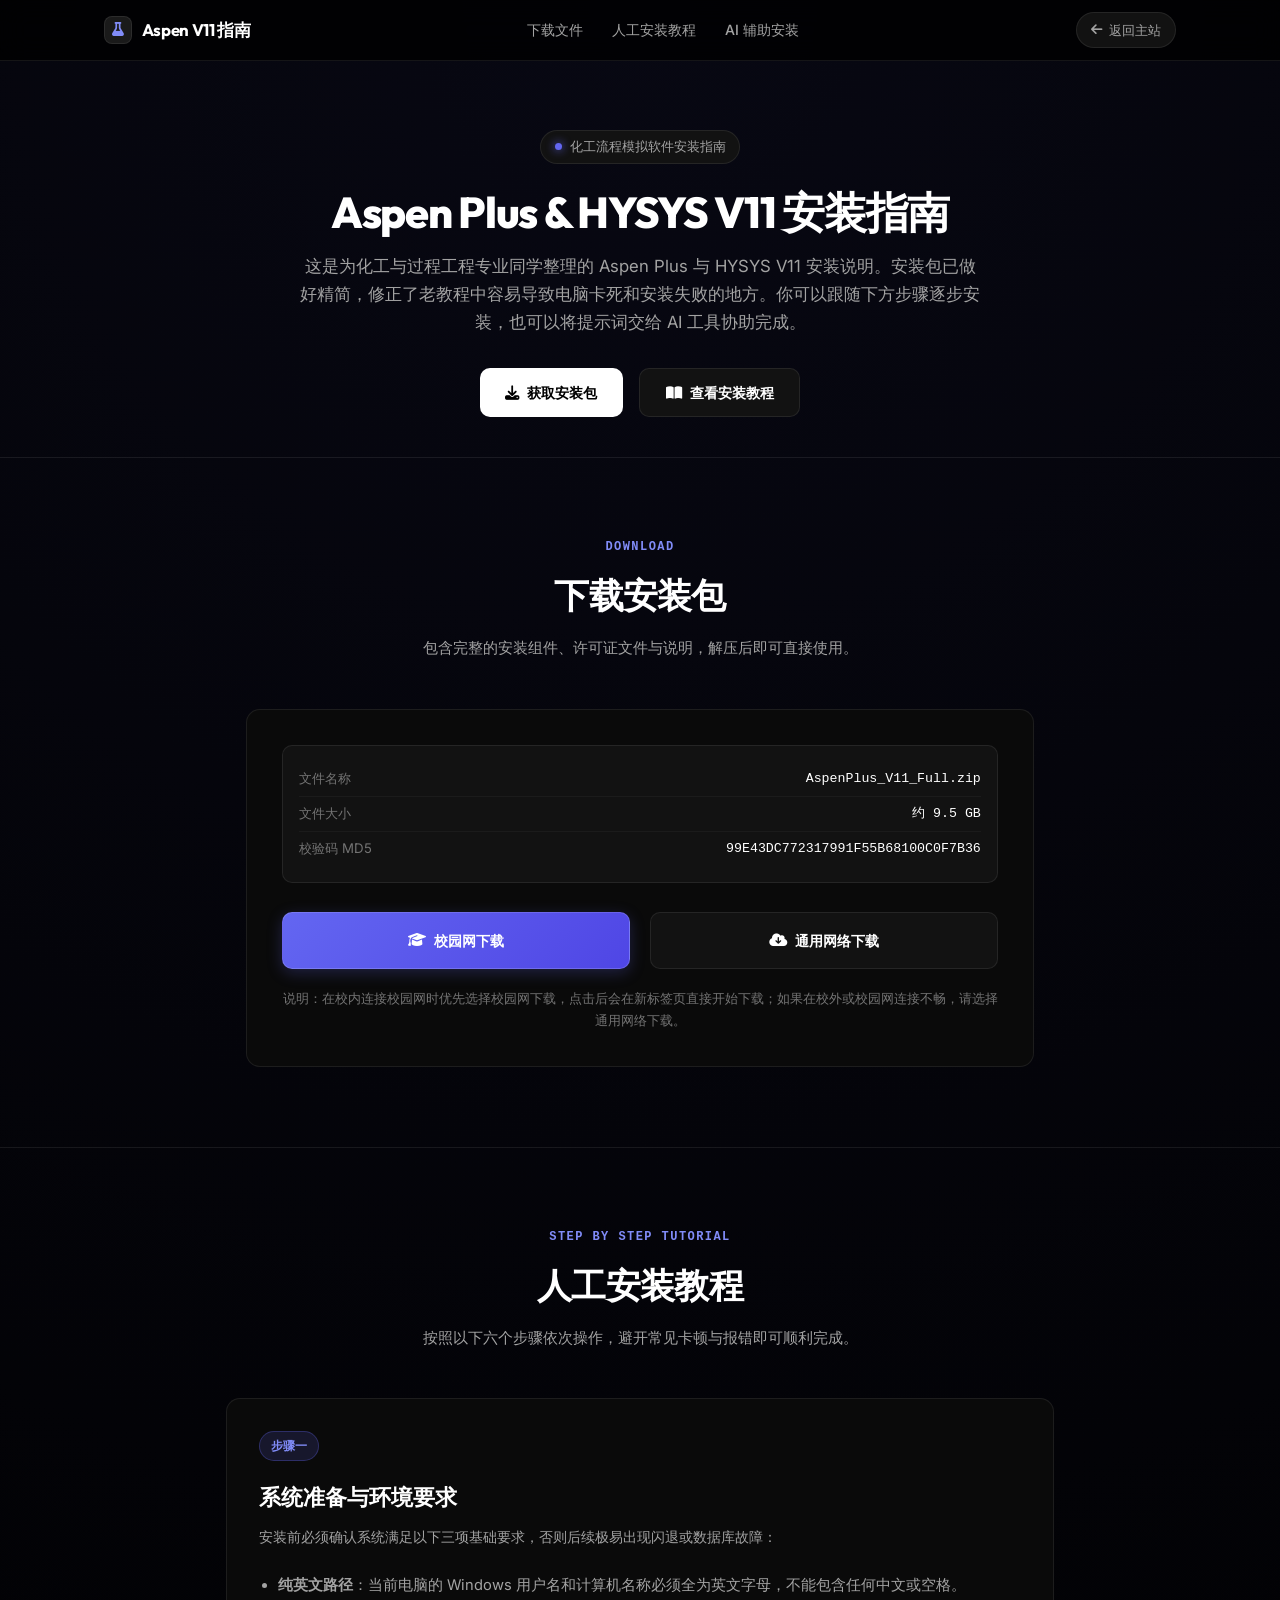
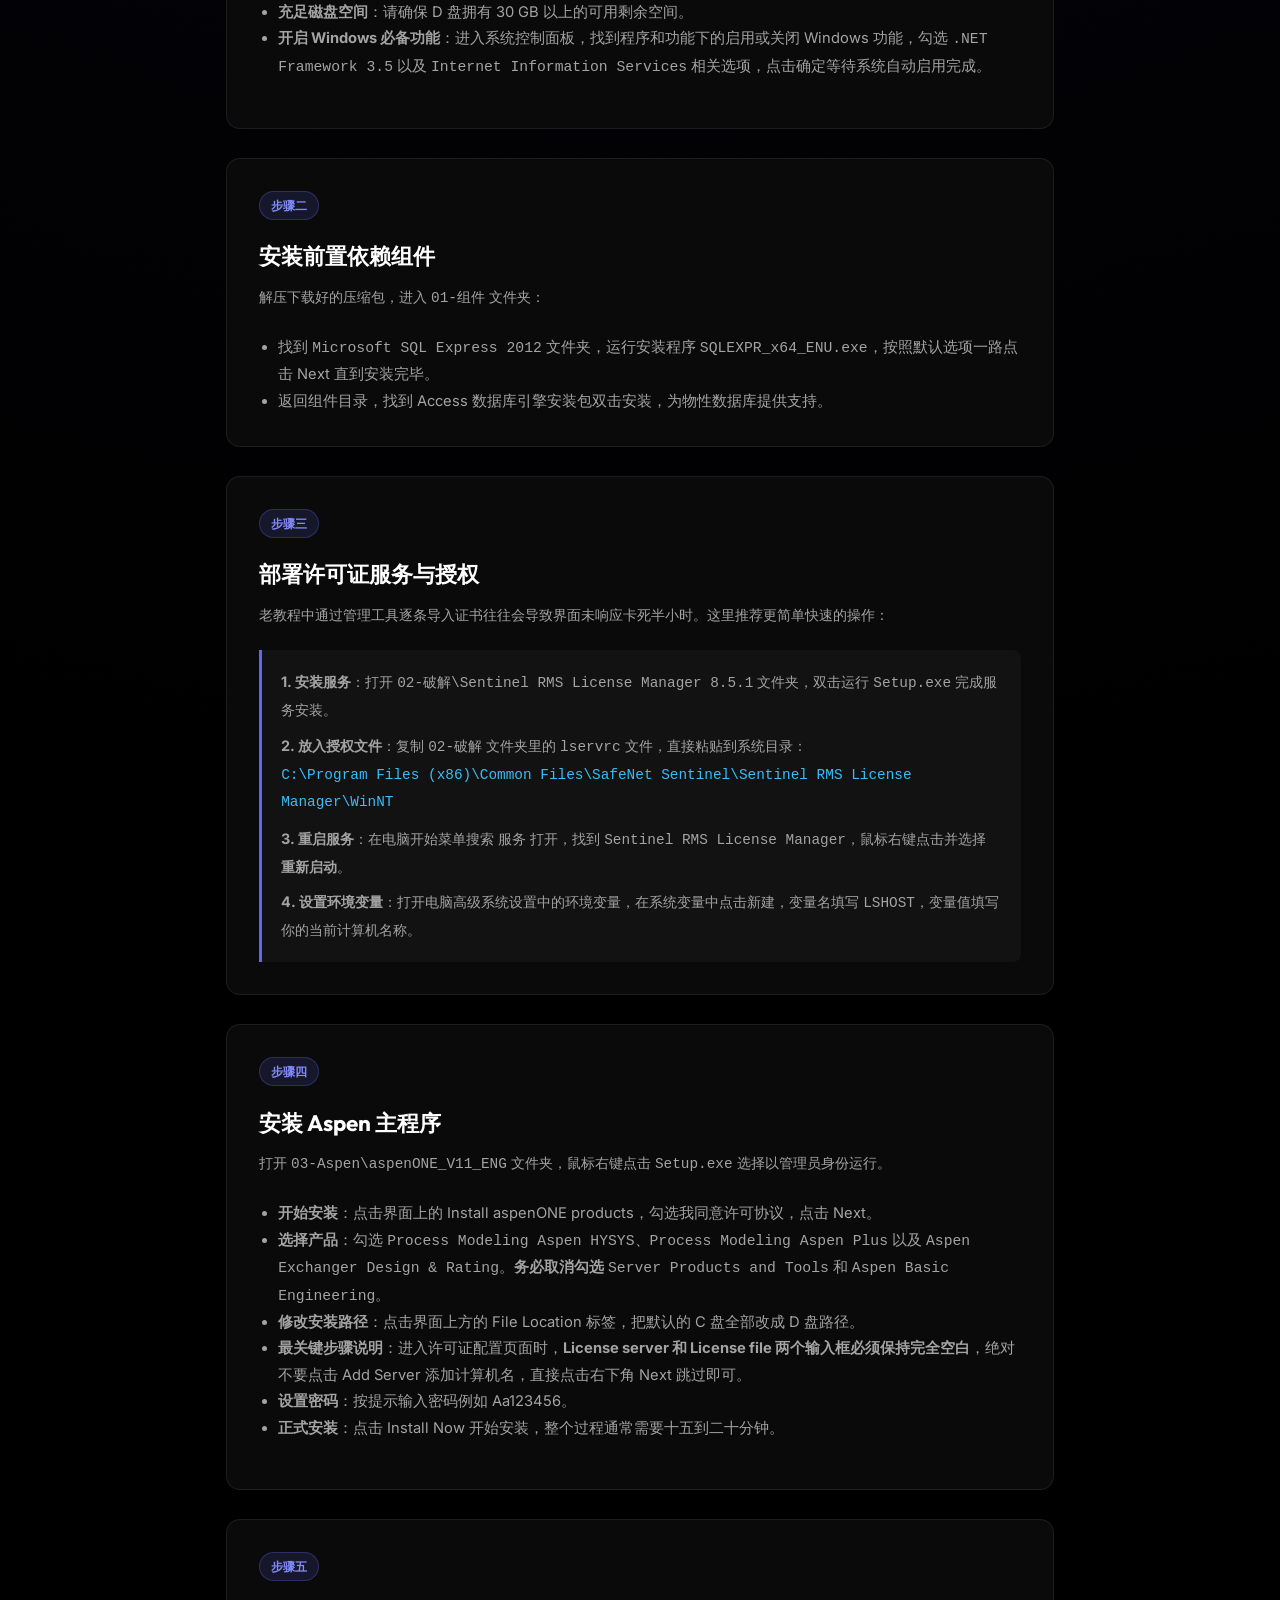
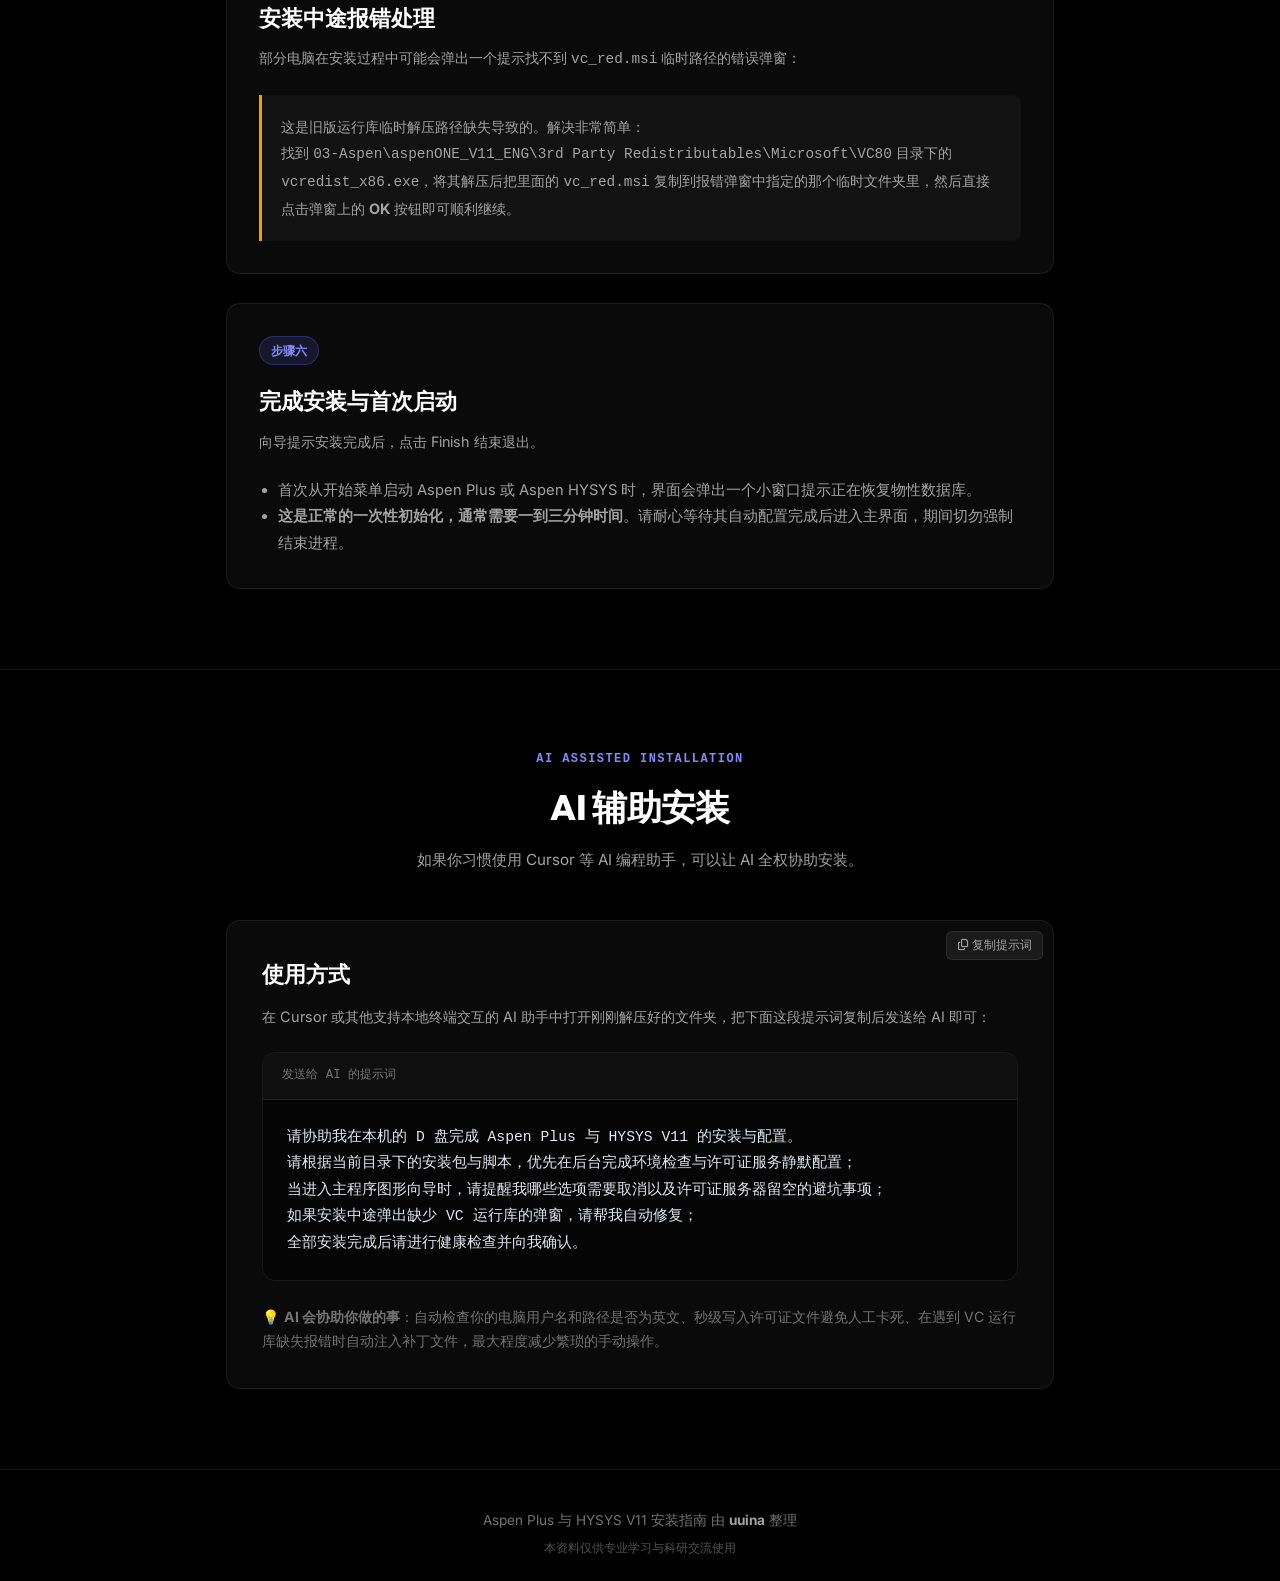
==== aspen/index.html @ 3d3ede8d "refactor(aspen): simplify layout, remove parentheses/CLI, 1:1 manual tutorial, target blank campus l" ====
<!DOCTYPE html>
<html lang="zh-CN" class="dark">
<head>
  <meta charset="UTF-8">
  <meta name="viewport" content="width=device-width, initial-scale=1.0">
  <title>Aspen Plus 与 HYSYS V11 安装指南与下载</title>
  <meta name="description" content="面向化工与热工专业学生的 Aspen Plus 与 HYSYS V11 安装说明，包含完整安装包下载、人工逐步安装教程与 AI 辅助安装指引。">

  <!-- Google Fonts -->
  <link rel="preconnect" href="https://fonts.googleapis.com">
  <link rel="preconnect" href="https://fonts.gstatic.com" crossorigin>
  <link href="https://fonts.googleapis.com/css2?family=Inter:wght@400;500;600;700&family=Outfit:wght@600;700&display=swap" rel="stylesheet">
  
  <!-- FontAwesome Icons -->
  <link rel="stylesheet" href="https://cdnjs.cloudflare.com/ajax/libs/font-awesome/6.5.1/css/all.min.css">

  <link rel="stylesheet" href="style.css?v=2.0">
</head>
<body>
  <!-- Background Glow & Grid -->
  <div class="bg-glow-container">
    <div class="bg-grid"></div>
  </div>

  <!-- Navigation Bar -->
  <header class="navbar">
    <div class="nav-container">
      <a href="#" class="brand">
        <span class="brand-badge"><i class="fa-solid fa-flask"></i></span>
        <span class="brand-text">Aspen V11 指南</span>
      </a>

      <nav class="nav-links">
        <a href="#download" class="nav-link">下载文件</a>
        <a href="#manual-guide" class="nav-link">人工安装教程</a>
        <a href="#ai-guide" class="nav-link">AI 辅助安装</a>
      </nav>

      <div class="nav-actions">
        <a href="https://hnnilovey.me" class="btn-nav-home" title="返回主站">
          <i class="fa-solid fa-arrow-left"></i> 返回主站
        </a>
        <button id="mobile-menu-toggle" class="mobile-toggle-btn" aria-label="切换菜单">
          <i class="fa-solid fa-bars"></i>
        </button>
      </div>
    </div>
  </header>

  <!-- Mobile Drawer Overlay -->
  <div id="mobile-drawer" class="mobile-drawer-overlay">
    <div class="mobile-drawer-content">
      <nav class="mobile-drawer-links">
        <a href="#download" class="mobile-nav-link"><i class="fa-solid fa-download"></i> 下载文件</a>
        <a href="#manual-guide" class="mobile-nav-link"><i class="fa-solid fa-book-open"></i> 人工安装教程</a>
        <a href="#ai-guide" class="mobile-nav-link"><i class="fa-solid fa-robot"></i> AI 辅助安装</a>
        <a href="https://hnnilovey.me" class="mobile-nav-link"><i class="fa-solid fa-house"></i> 返回主站</a>
      </nav>
    </div>
  </div>

  <!-- Hero Section -->
  <section class="hero-section" style="padding-bottom: 40px;">
    <div class="container" style="max-width: 820px; text-align: center;">
      <div class="hero-tag" style="margin: 0 auto 1.5rem;">
        <span class="pulse-dot"></span>
        <span>化工流程模拟软件安装指南</span>
      </div>
      <h1 class="hero-title" style="margin-bottom: 1rem;">
        Aspen Plus & HYSYS V11 安装指南
      </h1>
      <p class="hero-description" style="max-width: 680px; margin: 0 auto 2rem; font-size: 1.05rem;">
        这是为化工与过程工程专业同学整理的 Aspen Plus 与 HYSYS V11 安装说明。安装包已做好精简，修正了老教程中容易导致电脑卡死和安装失败的地方。你可以跟随下方步骤逐步安装，也可以将提示词交给 AI 工具协助完成。
      </p>

      <div class="hero-btns" style="justify-content: center;">
        <a href="#download" class="btn-primary">
          <i class="fa-solid fa-download"></i> 获取安装包
        </a>
        <a href="#manual-guide" class="btn-secondary">
          <i class="fa-solid fa-book-open"></i> 查看安装教程
        </a>
      </div>
    </div>
  </section>

  <!-- Section 1: Download -->
  <section id="download" class="section">
    <div class="container" style="max-width: 820px;">
      <div class="section-header">
        <div class="subtitle">DOWNLOAD</div>
        <h2 class="section-title">下载安装包</h2>
        <p class="section-desc">包含完整的安装组件、许可证文件与说明，解压后即可直接使用。</p>
      </div>

      <div class="card" style="padding: 2.2rem;">
        <div class="file-meta-table" style="margin-bottom: 1.8rem;">
          <div class="file-meta-row">
            <span class="meta-label">文件名称</span>
            <span class="meta-val">AspenPlus_V11_Full.zip</span>
          </div>
          <div class="file-meta-row">
            <span class="meta-label">文件大小</span>
            <span class="meta-val">约 9.5 GB</span>
          </div>
          <div class="file-meta-row">
            <span class="meta-label">校验码 MD5</span>
            <span class="meta-val">99E43DC772317991F55B68100C0F7B36</span>
          </div>
        </div>

        <div style="display: grid; grid-template-columns: 1fr 1fr; gap: 1.2rem;">
          <a href="http://10.192.164.117:8080/AspenPlus_V11_Full.zip" target="_blank" rel="noopener noreferrer" class="btn-accent" style="justify-content: center; text-align: center; padding: 1rem;">
            <i class="fa-solid fa-graduation-cap"></i> 校园网下载
          </a>
          <a href="https://download.hnnilovey.me/AspenPlus_V11_Full.zip" class="btn-secondary" style="justify-content: center; text-align: center; padding: 1rem;">
            <i class="fa-solid fa-cloud-arrow-down"></i> 通用网络下载
          </a>
        </div>

        <p style="margin-top: 1.2rem; margin-bottom: 0; font-size: 0.84rem; color: var(--text-muted); line-height: 1.6; text-align: center;">
          说明：在校内连接校园网时优先选择校园网下载，点击后会在新标签页直接开始下载；如果在校外或校园网连接不畅，请选择通用网络下载。
        </p>
      </div>
    </div>
  </section>

  <!-- Section 2: Manual Guide -->
  <section id="manual-guide" class="section">
    <div class="container" style="max-width: 860px;">
      <div class="section-header">
        <div class="subtitle">STEP BY STEP TUTORIAL</div>
        <h2 class="section-title">人工安装教程</h2>
        <p class="section-desc">按照以下六个步骤依次操作，避开常见卡顿与报错即可顺利完成。</p>
      </div>

      <div style="display: flex; flex-direction: column; gap: 1.8rem;">
        
        <!-- Step 1 -->
        <div class="card">
          <div class="card-badge badge-blue">步骤一</div>
          <h3 class="card-title">系统准备与环境要求</h3>
          <p class="card-desc">
            安装前必须确认系统满足以下三项基础要求，否则后续极易出现闪退或数据库故障：
          </p>
          <ul style="color: var(--text-secondary); font-size: 0.92rem; line-height: 1.8; padding-left: 1.2rem; margin-bottom: 1rem;">
            <li><strong>纯英文路径</strong>：当前电脑的 Windows 用户名和计算机名称必须全为英文字母，不能包含任何中文或空格。</li>
            <li><strong>充足磁盘空间</strong>：请确保 D 盘拥有 30 GB 以上的可用剩余空间。</li>
            <li><strong>开启 Windows 必备功能</strong>：进入系统控制面板，找到程序和功能下的启用或关闭 Windows 功能，勾选 <code>.NET Framework 3.5</code> 以及 <code>Internet Information Services</code> 相关选项，点击确定等待系统自动启用完成。</li>
          </ul>
        </div>

        <!-- Step 2 -->
        <div class="card">
          <div class="card-badge badge-blue">步骤二</div>
          <h3 class="card-title">安装前置依赖组件</h3>
          <p class="card-desc">
            解压下载好的压缩包，进入 <code>01-组件</code> 文件夹：
          </p>
          <ul style="color: var(--text-secondary); font-size: 0.92rem; line-height: 1.8; padding-left: 1.2rem; margin-bottom: 0;">
            <li>找到 <code>Microsoft SQL Express 2012</code> 文件夹，运行安装程序 <code>SQLEXPR_x64_ENU.exe</code>，按照默认选项一路点击 Next 直到安装完毕。</li>
            <li>返回组件目录，找到 Access 数据库引擎安装包双击安装，为物性数据库提供支持。</li>
          </ul>
        </div>

        <!-- Step 3 -->
        <div class="card">
          <div class="card-badge badge-blue">步骤三</div>
          <h3 class="card-title">部署许可证服务与授权</h3>
          <p class="card-desc">
            老教程中通过管理工具逐条导入证书往往会导致界面未响应卡死半小时。这里推荐更简单快速的操作：
          </p>
          <div style="background: var(--bg-card); border-left: 3px solid var(--accent-indigo); padding: 1.2rem; border-radius: 0 var(--radius-md) var(--radius-md) 0; font-size: 0.9rem; color: var(--text-secondary); line-height: 1.8;">
            <p style="margin-top: 0; margin-bottom: 0.6rem;">
              <strong>1. 安装服务</strong>：打开 <code>02-破解\Sentinel RMS License Manager 8.5.1</code> 文件夹，双击运行 <code>Setup.exe</code> 完成服务安装。
            </p>
            <p style="margin-bottom: 0.6rem;">
              <strong>2. 放入授权文件</strong>：复制 <code>02-破解</code> 文件夹里的 <code>lservrc</code> 文件，直接粘贴到系统目录：<br>
              <code style="color: #38bdf8;">C:\Program Files (x86)\Common Files\SafeNet Sentinel\Sentinel RMS License Manager\WinNT</code>
            </p>
            <p style="margin-bottom: 0.6rem;">
              <strong>3. 重启服务</strong>：在电脑开始菜单搜索 服务 打开，找到 <code>Sentinel RMS License Manager</code>，鼠标右键点击并选择 <strong>重新启动</strong>。
            </p>
            <p style="margin-bottom: 0;">
              <strong>4. 设置环境变量</strong>：打开电脑高级系统设置中的环境变量，在系统变量中点击新建，变量名填写 <code>LSHOST</code>，变量值填写你的当前计算机名称。
            </p>
          </div>
        </div>

        <!-- Step 4 -->
        <div class="card">
          <div class="card-badge badge-blue">步骤四</div>
          <h3 class="card-title">安装 Aspen 主程序</h3>
          <p class="card-desc">
            打开 <code>03-Aspen\aspenONE_V11_ENG</code> 文件夹，鼠标右键点击 <code>Setup.exe</code> 选择以管理员身份运行。
          </p>
          <ul style="color: var(--text-secondary); font-size: 0.92rem; line-height: 1.8; padding-left: 1.2rem; margin-bottom: 1rem;">
            <li><strong>开始安装</strong>：点击界面上的 Install aspenONE products，勾选我同意许可协议，点击 Next。</li>
            <li><strong>选择产品</strong>：勾选 <code>Process Modeling Aspen HYSYS</code>、<code>Process Modeling Aspen Plus</code> 以及 <code>Aspen Exchanger Design & Rating</code>。<strong>务必取消勾选</strong> <code>Server Products and Tools</code> 和 <code>Aspen Basic Engineering</code>。</li>
            <li><strong>修改安装路径</strong>：点击界面上方的 File Location 标签，把默认的 C 盘全部改成 D 盘路径。</li>
            <li><strong>最关键步骤说明</strong>：进入许可证配置页面时，<strong>License server 和 License file 两个输入框必须保持完全空白</strong>，绝对不要点击 Add Server 添加计算机名，直接点击右下角 Next 跳过即可。</li>
            <li><strong>设置密码</strong>：按提示输入密码例如 Aa123456。</li>
            <li><strong>正式安装</strong>：点击 Install Now 开始安装，整个过程通常需要十五到二十分钟。</li>
          </ul>
        </div>

        <!-- Step 5 -->
        <div class="card">
          <div class="card-badge badge-blue">步骤五</div>
          <h3 class="card-title">安装中途报错处理</h3>
          <p class="card-desc">
            部分电脑在安装过程中可能会弹出一个提示找不到 <code>vc_red.msi</code> 临时路径的错误弹窗：
          </p>
          <div style="background: var(--bg-card); border-left: 3px solid var(--accent-amber); padding: 1.2rem; border-radius: 0 var(--radius-md) var(--radius-md) 0; font-size: 0.9rem; color: var(--text-secondary); line-height: 1.8;">
            这是旧版运行库临时解压路径缺失导致的。解决非常简单：<br>
            找到 <code>03-Aspen\aspenONE_V11_ENG\3rd Party Redistributables\Microsoft\VC80</code> 目录下的 <code>vcredist_x86.exe</code>，将其解压后把里面的 <code>vc_red.msi</code> 复制到报错弹窗中指定的那个临时文件夹里，然后直接点击弹窗上的 <strong>OK</strong> 按钮即可顺利继续。
          </div>
        </div>

        <!-- Step 6 -->
        <div class="card">
          <div class="card-badge badge-blue">步骤六</div>
          <h3 class="card-title">完成安装与首次启动</h3>
          <p class="card-desc">
            向导提示安装完成后，点击 Finish 结束退出。
          </p>
          <ul style="color: var(--text-secondary); font-size: 0.92rem; line-height: 1.8; padding-left: 1.2rem; margin-bottom: 0;">
            <li>首次从开始菜单启动 Aspen Plus 或 Aspen HYSYS 时，界面会弹出一个小窗口提示正在恢复物性数据库。</li>
            <li><strong>这是正常的一次性初始化，通常需要一到三分钟时间</strong>。请耐心等待其自动配置完成后进入主界面，期间切勿强制结束进程。</li>
          </ul>
        </div>

      </div>
    </div>
  </section>

  <!-- Section 3: AI Guide -->
  <section id="ai-guide" class="section">
    <div class="container" style="max-width: 860px;">
      <div class="section-header">
        <div class="subtitle">AI ASSISTED INSTALLATION</div>
        <h2 class="section-title">AI 辅助安装</h2>
        <p class="section-desc">如果你习惯使用 Cursor 等 AI 编程助手，可以让 AI 全权协助安装。</p>
      </div>

      <div class="card" style="padding: 2.2rem;">
        <h3 class="card-title" style="margin-bottom: 0.8rem;">使用方式</h3>
        <p class="card-desc" style="margin-bottom: 1.5rem;">
          在 Cursor 或其他支持本地终端交互的 AI 助手中打开刚刚解压好的文件夹，把下面这段提示词复制后发送给 AI 即可：
        </p>

        <div class="prompt-card" style="margin-bottom: 1.5rem;">
          <div class="prompt-card-header">
            <span class="term-title">发送给 AI 的提示词</span>
            <button class="btn-copy-code btn-copy-prompt"><i class="fa-regular fa-copy"></i> 复制提示词</button>
          </div>
          <div class="prompt-card-body" id="ai-agent-prompt-text" style="font-size: 0.92rem; line-height: 1.8;">请协助我在本机的 D 盘完成 Aspen Plus 与 HYSYS V11 的安装与配置。
请根据当前目录下的安装包与脚本，优先在后台完成环境检查与许可证服务静默配置；
当进入主程序图形向导时，请提醒我哪些选项需要取消以及许可证服务器留空的避坑事项；
如果安装中途弹出缺少 VC 运行库的弹窗，请帮我自动修复；
全部安装完成后请进行健康检查并向我确认。</div>
        </div>

        <div style="font-size: 0.88rem; color: var(--text-muted); line-height: 1.7;">
          💡 <strong>AI 会协助你做的事</strong>：自动检查你的电脑用户名和路径是否为英文、秒级写入许可证文件避免人工卡死、在遇到 VC 运行库缺失报错时自动注入补丁文件，最大程度减少繁琐的手动操作。
        </div>
      </div>
    </div>
  </section>

  <!-- Footer -->
  <footer class="footer">
    <div class="container">
      <p style="margin-bottom: 0.4rem;">
        Aspen Plus 与 HYSYS V11 安装指南 由 <a href="https://hnnilovey.me" target="_blank"><strong>uuina</strong></a> 整理
      </p>
      <p style="font-size: 0.78rem; color: var(--text-dim); margin-bottom: 0;">
        本资料仅供专业学习与科研交流使用
      </p>
    </div>
  </footer>

  <!-- Toast Notification -->
  <div id="toast" class="toast">
    <i class="fa-solid fa-circle-check"></i>
    <span id="toast-msg">已复制到剪贴板</span>
  </div>

  <script src="app.js"></script>
</body>
</html>
---- aspen/style.css ----
/* ==========================================================================
   aspen.hnnilovey.me / uuina.space/aspen
   Linear / Vercel Style Minimalist Obsidian Dark Theme
   Design Principles: Ultra-Pure Obsidian Black (#000), Slate Gray Accents,
   Cool Indigo & Pure White Highlights, Monospaced Accents, Interactive Tabs & Toast
   ========================================================================== */

:root {
  /* Obsidian & Vercel Palette */
  --bg-main: #000000;
  --bg-surface: #0a0a0a;
  --bg-card: #121212;
  --bg-card-hover: #1a1a1a;
  --bg-input: #171717;
  
  --border-color: rgba(255, 255, 255, 0.08);
  --border-hover: rgba(255, 255, 255, 0.2);
  --border-focus: #6366f1;
  
  /* Accent Colors */
  --accent-indigo: #6366f1;
  --accent-violet: #818cf8;
  --accent-glow: rgba(99, 102, 241, 0.25);
  --accent-green: #10b981;
  --accent-amber: #f59e0b;
  --accent-rose: #f43f5e;
  
  /* Typography Colors */
  --text-primary: #ffffff;
  --text-secondary: #a3a3a3;
  --text-muted: #737373;
  --text-dim: #525252;
  
  /* Fonts */
  --font-sans: 'Inter', -apple-system, BlinkMacSystemFont, 'Segoe UI', Roboto, sans-serif;
  --font-heading: 'Outfit', 'Inter', sans-serif;
  --font-mono: 'Fira Code', monospace;
  
  /* Border Radius */
  --radius-xl: 14px;
  --radius-lg: 10px;
  --radius-md: 8px;
  --radius-sm: 6px;
  --radius-full: 9999px;
  
  --transition: all 0.2s cubic-bezier(0.16, 1, 0.3, 1);
}

/* Base Reset */
*, *::before, *::after {
  box-sizing: border-box;
  margin: 0;
  padding: 0;
}

html {
  scroll-behavior: smooth;
  font-family: var(--font-sans);
  background-color: var(--bg-main);
  color: var(--text-primary);
  line-height: 1.6;
  -webkit-font-smoothing: antialiased;
  width: 100%;
  max-width: 100vw;
  overflow-x: hidden !important;
}

body {
  overflow-x: hidden !important;
  width: 100%;
  max-width: 100vw;
  position: relative;
  min-height: 100vh;
  background: radial-gradient(circle at 50% 0%, rgba(99, 102, 241, 0.08) 0%, transparent 50%),
              var(--bg-main);
}

.container {
  width: 90%;
  max-width: 1120px;
  margin: 0 auto;
  padding: 0 1rem;
}

/* Background Grid Mesh */
.bg-glow-container {
  position: fixed;
  inset: 0;
  z-index: -1;
  pointer-events: none;
  overflow: hidden;
}

.bg-grid {
  position: absolute;
  inset: 0;
  background-image: linear-gradient(to right, rgba(255, 255, 255, 0.025) 1px, transparent 1px),
                    linear-gradient(to bottom, rgba(255, 255, 255, 0.025) 1px, transparent 1px);
  background-size: 32px 32px;
  mask-image: radial-gradient(ellipse 60% 50% at 50% 0%, #000 40%, transparent 100%);
  -webkit-mask-image: radial-gradient(ellipse 60% 50% at 50% 0%, #000 40%, transparent 100%);
}

/* Navbar */
.navbar {
  position: fixed;
  top: 0;
  left: 0;
  width: 100%;
  z-index: 100;
  backdrop-filter: blur(14px);
  -webkit-backdrop-filter: blur(14px);
  background: rgba(0, 0, 0, 0.78);
  border-bottom: 1px solid var(--border-color);
}

.nav-container {
  display: flex;
  align-items: center;
  justify-content: space-between;
  height: 60px;
  max-width: 1120px;
  margin: 0 auto;
  padding: 0 1.5rem;
}

.brand {
  display: flex;
  align-items: center;
  gap: 0.6rem;
  text-decoration: none;
  color: var(--text-primary);
  font-family: var(--font-heading);
  font-weight: 700;
  font-size: 1.05rem;
  letter-spacing: -0.02em;
}

.brand-badge {
  width: 28px;
  height: 28px;
  background: var(--bg-card-hover);
  border: 1px solid var(--border-color);
  border-radius: var(--radius-md);
  display: flex;
  align-items: center;
  justify-content: center;
  color: var(--accent-violet);
  font-size: 0.85rem;
}

.brand-text .dot {
  color: var(--accent-indigo);
}

.nav-links {
  display: flex;
  gap: 1.8rem;
}

.nav-link {
  text-decoration: none;
  color: var(--text-secondary);
  font-weight: 500;
  font-size: 0.88rem;
  transition: var(--transition);
}

.nav-link:hover, .nav-link.active {
  color: var(--text-primary);
}

.nav-actions {
  display: flex;
  align-items: center;
  gap: 0.8rem;
}

.btn-nav-home {
  display: inline-flex;
  align-items: center;
  gap: 0.4rem;
  background: var(--bg-card);
  border: 1px solid var(--border-color);
  color: var(--text-secondary);
  padding: 0.4rem 0.9rem;
  border-radius: var(--radius-full);
  text-decoration: none;
  font-weight: 500;
  font-size: 0.82rem;
  transition: var(--transition);
}

.btn-nav-home:hover {
  background: var(--bg-card-hover);
  color: var(--text-primary);
  border-color: var(--border-hover);
}

.mobile-toggle-btn {
  display: none;
  background: var(--bg-card);
  border: 1px solid var(--border-color);
  color: var(--text-primary);
  width: 36px;
  height: 36px;
  border-radius: var(--radius-md);
  align-items: center;
  justify-content: center;
  font-size: 1rem;
  cursor: pointer;
  transition: var(--transition);
}

/* Mobile Drawer */
.mobile-drawer-overlay {
  position: fixed;
  inset: 0;
  top: 60px;
  z-index: 99;
  background: rgba(0, 0, 0, 0.75);
  backdrop-filter: blur(16px);
  opacity: 0;
  pointer-events: none;
  transition: opacity 0.25s cubic-bezier(0.16, 1, 0.3, 1);
  display: flex;
  flex-direction: column;
}

.mobile-drawer-overlay.active {
  opacity: 1;
  pointer-events: auto;
}

.mobile-drawer-content {
  background: var(--bg-surface);
  border-bottom: 1px solid var(--border-color);
  padding: 1.5rem;
  transform: translateY(-20px);
  transition: transform 0.25s cubic-bezier(0.16, 1, 0.3, 1);
}

.mobile-drawer-overlay.active .mobile-drawer-content {
  transform: translateY(0);
}

.mobile-drawer-links {
  display: flex;
  flex-direction: column;
  gap: 0.8rem;
  margin-bottom: 1.2rem;
}

.mobile-nav-link {
  color: var(--text-primary);
  text-decoration: none;
  font-size: 1rem;
  font-family: var(--font-heading);
  font-weight: 600;
  display: flex;
  align-items: center;
  gap: 0.8rem;
  padding: 0.6rem 0.8rem;
  border-radius: var(--radius-md);
  transition: var(--transition);
}

.mobile-nav-link:hover {
  background: var(--bg-card-hover);
  color: var(--accent-violet);
}

/* Hero Section */
.hero-section {
  padding: 130px 0 70px;
}

.hero-grid {
  display: grid;
  grid-template-columns: 1.1fr 0.9fr;
  gap: 3rem;
  align-items: center;
}

.hero-tag {
  display: inline-flex;
  align-items: center;
  gap: 0.5rem;
  padding: 0.35rem 0.85rem;
  background: var(--bg-card);
  border: 1px solid var(--border-color);
  border-radius: var(--radius-full);
  color: var(--text-secondary);
  font-size: 0.8rem;
  font-weight: 500;
  margin-bottom: 1.5rem;
}

.pulse-dot {
  width: 7px;
  height: 7px;
  background-color: var(--accent-indigo);
  border-radius: 50%;
  box-shadow: 0 0 10px var(--accent-indigo);
  animation: pulse 2s infinite;
}

@keyframes pulse {
  0% { transform: scale(0.9); opacity: 0.8; }
  50% { transform: scale(1.4); opacity: 1; }
  100% { transform: scale(0.9); opacity: 0.8; }
}

.hero-title {
  font-family: var(--font-heading);
  font-size: 2.7rem;
  font-weight: 800;
  line-height: 1.15;
  letter-spacing: -0.03em;
  margin-bottom: 1.2rem;
  color: var(--text-primary);
}

.gradient-text {
  background: linear-gradient(135deg, #ffffff 30%, #818cf8 100%);
  -webkit-background-clip: text;
  -webkit-text-fill-color: transparent;
}

.hero-description {
  font-size: 1.02rem;
  color: var(--text-secondary);
  max-width: 540px;
  margin-bottom: 2rem;
  line-height: 1.65;
}

.hero-stats {
  display: grid;
  grid-template-columns: repeat(4, 1fr);
  gap: 1.2rem;
  margin-bottom: 2.2rem;
  padding-top: 1.4rem;
  border-top: 1px solid var(--border-color);
}

.stat-item {
  display: flex;
  flex-direction: column;
}

.stat-value {
  font-family: var(--font-heading);
  font-size: 1.5rem;
  font-weight: 700;
  color: var(--text-primary);
  letter-spacing: -0.02em;
}

.stat-label {
  font-size: 0.75rem;
  color: var(--text-muted);
  margin-top: 0.2rem;
}

.hero-btns {
  display: flex;
  gap: 1rem;
  flex-wrap: wrap;
}

.btn-primary {
  display: inline-flex;
  align-items: center;
  gap: 0.5rem;
  background: var(--text-primary);
  color: #000;
  padding: 0.75rem 1.6rem;
  border-radius: var(--radius-lg);
  text-decoration: none;
  font-weight: 600;
  font-size: 0.9rem;
  transition: var(--transition);
  cursor: pointer;
  border: none;
}

.btn-primary:hover {
  background: #e5e5e5;
  transform: translateY(-2px);
  box-shadow: 0 10px 25px rgba(255, 255, 255, 0.15);
}

.btn-secondary {
  display: inline-flex;
  align-items: center;
  gap: 0.5rem;
  background: var(--bg-card);
  border: 1px solid var(--border-color);
  color: var(--text-primary);
  padding: 0.75rem 1.6rem;
  border-radius: var(--radius-lg);
  text-decoration: none;
  font-weight: 600;
  font-size: 0.9rem;
  transition: var(--transition);
  cursor: pointer;
}

.btn-secondary:hover {
  background: var(--bg-card-hover);
  border-color: var(--border-hover);
  transform: translateY(-2px);
  color: var(--accent-violet);
}

.btn-accent {
  display: inline-flex;
  align-items: center;
  gap: 0.5rem;
  background: linear-gradient(135deg, #6366f1 0%, #4f46e5 100%);
  color: #ffffff;
  padding: 0.75rem 1.6rem;
  border-radius: var(--radius-lg);
  text-decoration: none;
  font-weight: 600;
  font-size: 0.9rem;
  transition: var(--transition);
  cursor: pointer;
  border: 1px solid rgba(255, 255, 255, 0.15);
  box-shadow: 0 4px 15px var(--accent-glow);
}

.btn-accent:hover {
  transform: translateY(-2px);
  box-shadow: 0 8px 25px rgba(99, 102, 241, 0.4);
}

/* Code Snippet Box */
.code-card {
  background: var(--bg-surface);
  border: 1px solid var(--border-color);
  border-radius: var(--radius-xl);
  overflow: hidden;
  box-shadow: 0 20px 45px rgba(0, 0, 0, 0.7);
}

.code-card-header {
  background: var(--bg-card);
  padding: 0.7rem 1.2rem;
  display: flex;
  align-items: center;
  justify-content: space-between;
  border-bottom: 1px solid var(--border-color);
}

.term-dots {
  display: flex;
  gap: 6px;
}

.term-dots .dot {
  width: 9px;
  height: 9px;
  border-radius: 50%;
}

.term-dots .red { background-color: #ef4444; }
.term-dots .yellow { background-color: #f59e0b; }
.term-dots .green { background-color: #10b981; }

.term-title {
  font-family: var(--font-mono);
  font-size: 0.78rem;
  color: var(--text-muted);
}

.code-card-body {
  padding: 1.2rem;
  font-family: var(--font-mono);
  font-size: 0.84rem;
  line-height: 1.6;
  overflow-x: auto;
}

.code-comment { color: var(--text-dim); }
.code-keyword { color: var(--accent-violet); }
.code-str { color: #34d399; }
.code-success { color: #10b981; font-weight: 600; }
.code-cmd { color: #38bdf8; }

/* Section Header */
.section {
  padding: 80px 0;
  border-top: 1px solid var(--border-color);
}

.section-header {
  text-align: center;
  max-width: 680px;
  margin: 0 auto 3rem;
}

.subtitle {
  font-family: var(--font-mono);
  font-size: 0.75rem;
  font-weight: 600;
  letter-spacing: 0.12em;
  color: var(--accent-violet);
  margin-bottom: 0.6rem;
  text-transform: uppercase;
}

.section-title {
  font-family: var(--font-heading);
  font-size: 2.2rem;
  font-weight: 800;
  letter-spacing: -0.02em;
  color: var(--text-primary);
  margin-bottom: 0.8rem;
}

.section-desc {
  font-size: 0.95rem;
  color: var(--text-secondary);
  line-height: 1.6;
}

/* Download Section Cards */
.download-grid {
  display: grid;
  grid-template-columns: 1fr 1fr;
  gap: 2rem;
  align-items: stretch;
}

.card {
  background: var(--bg-surface);
  border: 1px solid var(--border-color);
  border-radius: var(--radius-xl);
  padding: 2rem;
  transition: var(--transition);
  position: relative;
  display: flex;
  flex-direction: column;
}

.card:hover {
  border-color: var(--border-hover);
  transform: translateY(-2px);
  box-shadow: 0 16px 32px rgba(0, 0, 0, 0.4);
}

.card-badge {
  display: inline-flex;
  align-items: center;
  gap: 0.4rem;
  font-size: 0.75rem;
  font-weight: 600;
  padding: 0.25rem 0.7rem;
  border-radius: var(--radius-full);
  margin-bottom: 1.2rem;
  width: fit-content;
}

.badge-blue {
  background: rgba(99, 102, 241, 0.15);
  color: var(--accent-violet);
  border: 1px solid rgba(99, 102, 241, 0.3);
}

.badge-green {
  background: rgba(16, 185, 129, 0.15);
  color: #34d399;
  border: 1px solid rgba(16, 185, 129, 0.3);
}

.card-title {
  font-family: var(--font-heading);
  font-size: 1.4rem;
  font-weight: 700;
  margin-bottom: 0.6rem;
  color: var(--text-primary);
}

.card-desc {
  font-size: 0.9rem;
  color: var(--text-secondary);
  margin-bottom: 1.5rem;
  flex-grow: 1;
}

.file-meta-table {
  background: var(--bg-card);
  border: 1px solid var(--border-color);
  border-radius: var(--radius-lg);
  padding: 1rem;
  margin-bottom: 1.5rem;
}

.file-meta-row {
  display: flex;
  justify-content: space-between;
  align-items: center;
  padding: 0.4rem 0;
  font-size: 0.83rem;
  border-bottom: 1px solid rgba(255, 255, 255, 0.04);
}

.file-meta-row:last-child {
  border-bottom: none;
}

.meta-label {
  color: var(--text-muted);
}

.meta-val {
  font-family: var(--font-mono);
  color: var(--text-primary);
  font-weight: 500;
}

/* Tabs */
.tabs-header {
  display: flex;
  gap: 0.5rem;
  background: var(--bg-card);
  padding: 0.35rem;
  border-radius: var(--radius-lg);
  border: 1px solid var(--border-color);
  margin-bottom: 1.2rem;
}

.tab-btn {
  flex: 1;
  background: transparent;
  border: none;
  color: var(--text-secondary);
  padding: 0.5rem 0.8rem;
  border-radius: var(--radius-md);
  font-family: var(--font-sans);
  font-size: 0.82rem;
  font-weight: 500;
  cursor: pointer;
  transition: var(--transition);
}

.tab-btn.active {
  background: var(--bg-card-hover);
  color: var(--text-primary);
  box-shadow: 0 2px 8px rgba(0, 0, 0, 0.4);
}

.tab-content {
  display: none;
}

.tab-content.active {
  display: block;
}

.cmd-box {
  position: relative;
  background: var(--bg-card);
  border: 1px solid var(--border-color);
  border-radius: var(--radius-lg);
  padding: 1rem;
  font-family: var(--font-mono);
  font-size: 0.82rem;
  color: var(--text-primary);
  line-height: 1.5;
  overflow-x: auto;
  margin-bottom: 1rem;
}

.cmd-box pre {
  margin: 0;
  white-space: pre-wrap;
  word-break: break-all;
}

.btn-copy-code {
  position: absolute;
  top: 0.6rem;
  right: 0.6rem;
  background: var(--bg-card-hover);
  border: 1px solid var(--border-color);
  color: var(--text-secondary);
  padding: 0.3rem 0.65rem;
  border-radius: var(--radius-sm);
  font-size: 0.75rem;
  cursor: pointer;
  transition: var(--transition);
}

.btn-copy-code:hover {
  background: var(--border-hover);
  color: var(--text-primary);
}

/* AI Agent Section */
.ai-agent-container {
  background: linear-gradient(180deg, rgba(99, 102, 241, 0.05) 0%, rgba(10, 10, 10, 0.6) 100%);
  border: 1px solid rgba(99, 102, 241, 0.3);
  border-radius: var(--radius-xl);
  padding: 2.5rem;
  position: relative;
  overflow: hidden;
}

.ai-agent-header {
  display: flex;
  justify-content: space-between;
  align-items: center;
  flex-wrap: wrap;
  gap: 1.5rem;
  margin-bottom: 2rem;
}

.ai-workflow-grid {
  display: grid;
  grid-template-columns: repeat(4, 1fr);
  gap: 1.2rem;
  margin-bottom: 2.2rem;
}

.workflow-card {
  background: var(--bg-surface);
  border: 1px solid var(--border-color);
  border-radius: var(--radius-lg);
  padding: 1.2rem;
  position: relative;
}

.step-num {
  font-family: var(--font-mono);
  font-size: 0.75rem;
  color: var(--accent-violet);
  margin-bottom: 0.4rem;
  font-weight: 600;
}

.step-title {
  font-size: 0.95rem;
  font-weight: 600;
  margin-bottom: 0.4rem;
  color: var(--text-primary);
}

.step-desc {
  font-size: 0.8rem;
  color: var(--text-secondary);
  line-height: 1.5;
}

/* Prompt Card */
.prompt-card {
  background: #050505;
  border: 1px solid var(--border-color);
  border-radius: var(--radius-xl);
  overflow: hidden;
}

.prompt-card-header {
  background: #0f0f0f;
  padding: 0.8rem 1.2rem;
  display: flex;
  align-items: center;
  justify-content: space-between;
  border-bottom: 1px solid var(--border-color);
}

.prompt-card-body {
  padding: 1.5rem;
  font-family: var(--font-mono);
  font-size: 0.85rem;
  line-height: 1.7;
  color: #e2e8f0;
  background: #050505;
  max-height: 380px;
  overflow-y: auto;
  white-space: pre-wrap;
}

/* Pitfalls & FAQ Section */
.pitfalls-grid {
  display: grid;
  grid-template-columns: 1fr;
  gap: 1.2rem;
}

.pitfall-item {
  background: var(--bg-surface);
  border: 1px solid var(--border-color);
  border-radius: var(--radius-xl);
  padding: 1.5rem;
  transition: var(--transition);
}

.pitfall-item:hover {
  border-color: var(--border-hover);
}

.pitfall-header {
  display: flex;
  align-items: center;
  justify-content: space-between;
  cursor: pointer;
  user-select: none;
}

.pitfall-title-wrapper {
  display: flex;
  align-items: center;
  gap: 0.9rem;
}

.pitfall-icon {
  width: 36px;
  height: 36px;
  border-radius: var(--radius-md);
  display: flex;
  align-items: center;
  justify-content: center;
  font-size: 1rem;
}

.icon-danger {
  background: rgba(239, 68, 68, 0.15);
  color: #ef4444;
  border: 1px solid rgba(239, 68, 68, 0.3);
}

.icon-warning {
  background: rgba(245, 158, 11, 0.15);
  color: #f59e0b;
  border: 1px solid rgba(245, 158, 11, 0.3);
}

.icon-info {
  background: rgba(59, 130, 246, 0.15);
  color: #60a5fa;
  border: 1px solid rgba(59, 130, 246, 0.3);
}

.pitfall-title {
  font-family: var(--font-heading);
  font-size: 1.1rem;
  font-weight: 700;
  color: var(--text-primary);
}

.chevron-icon {
  color: var(--text-muted);
  transition: transform 0.25s ease;
}

.pitfall-item.open .chevron-icon {
  transform: rotate(180deg);
}

.pitfall-content {
  display: none;
  padding-top: 1.2rem;
  margin-top: 1rem;
  border-top: 1px solid var(--border-color);
  font-size: 0.9rem;
  color: var(--text-secondary);
  line-height: 1.7;
}

.pitfall-item.open .pitfall-content {
  display: block;
}

.solution-box {
  background: var(--bg-card);
  border-left: 3px solid var(--accent-indigo);
  padding: 0.8rem 1.2rem;
  margin-top: 0.8rem;
  border-radius: 0 var(--radius-md) var(--radius-md) 0;
  font-size: 0.85rem;
}

/* Footer */
.footer {
  border-top: 1px solid var(--border-color);
  padding: 40px 0;
  text-align: center;
  font-size: 0.85rem;
  color: var(--text-muted);
}

.footer a {
  color: var(--text-secondary);
  text-decoration: none;
  transition: var(--transition);
}

.footer a:hover {
  color: var(--accent-violet);
}

/* Toast */
.toast {
  position: fixed;
  bottom: 2rem;
  right: 2rem;
  background: #18181b;
  border: 1px solid var(--border-hover);
  color: #ffffff;
  padding: 0.8rem 1.4rem;
  border-radius: var(--radius-lg);
  font-size: 0.88rem;
  display: flex;
  align-items: center;
  gap: 0.6rem;
  box-shadow: 0 10px 30px rgba(0, 0, 0, 0.8);
  z-index: 999;
  opacity: 0;
  transform: translateY(20px);
  pointer-events: none;
  transition: all 0.3s cubic-bezier(0.16, 1, 0.3, 1);
}

.toast.show {
  opacity: 1;
  transform: translateY(0);
  pointer-events: auto;
}

.toast i {
  color: var(--accent-green);
}

/* Responsive */
@media (max-width: 900px) {
  .hero-grid {
    grid-template-columns: 1fr;
    gap: 2.5rem;
  }
  .hero-stats {
    grid-template-columns: repeat(2, 1fr);
  }
  .download-grid {
    grid-template-columns: 1fr;
  }
  .ai-workflow-grid {
    grid-template-columns: 1fr 1fr;
  }
  .nav-links {
    display: none;
  }
  .mobile-toggle-btn {
    display: flex;
  }
}

@media (max-width: 600px) {
  .hero-title {
    font-size: 2.1rem;
  }
  .ai-workflow-grid {
    grid-template-columns: 1fr;
  }
  .ai-agent-container {
    padding: 1.5rem;
  }
}
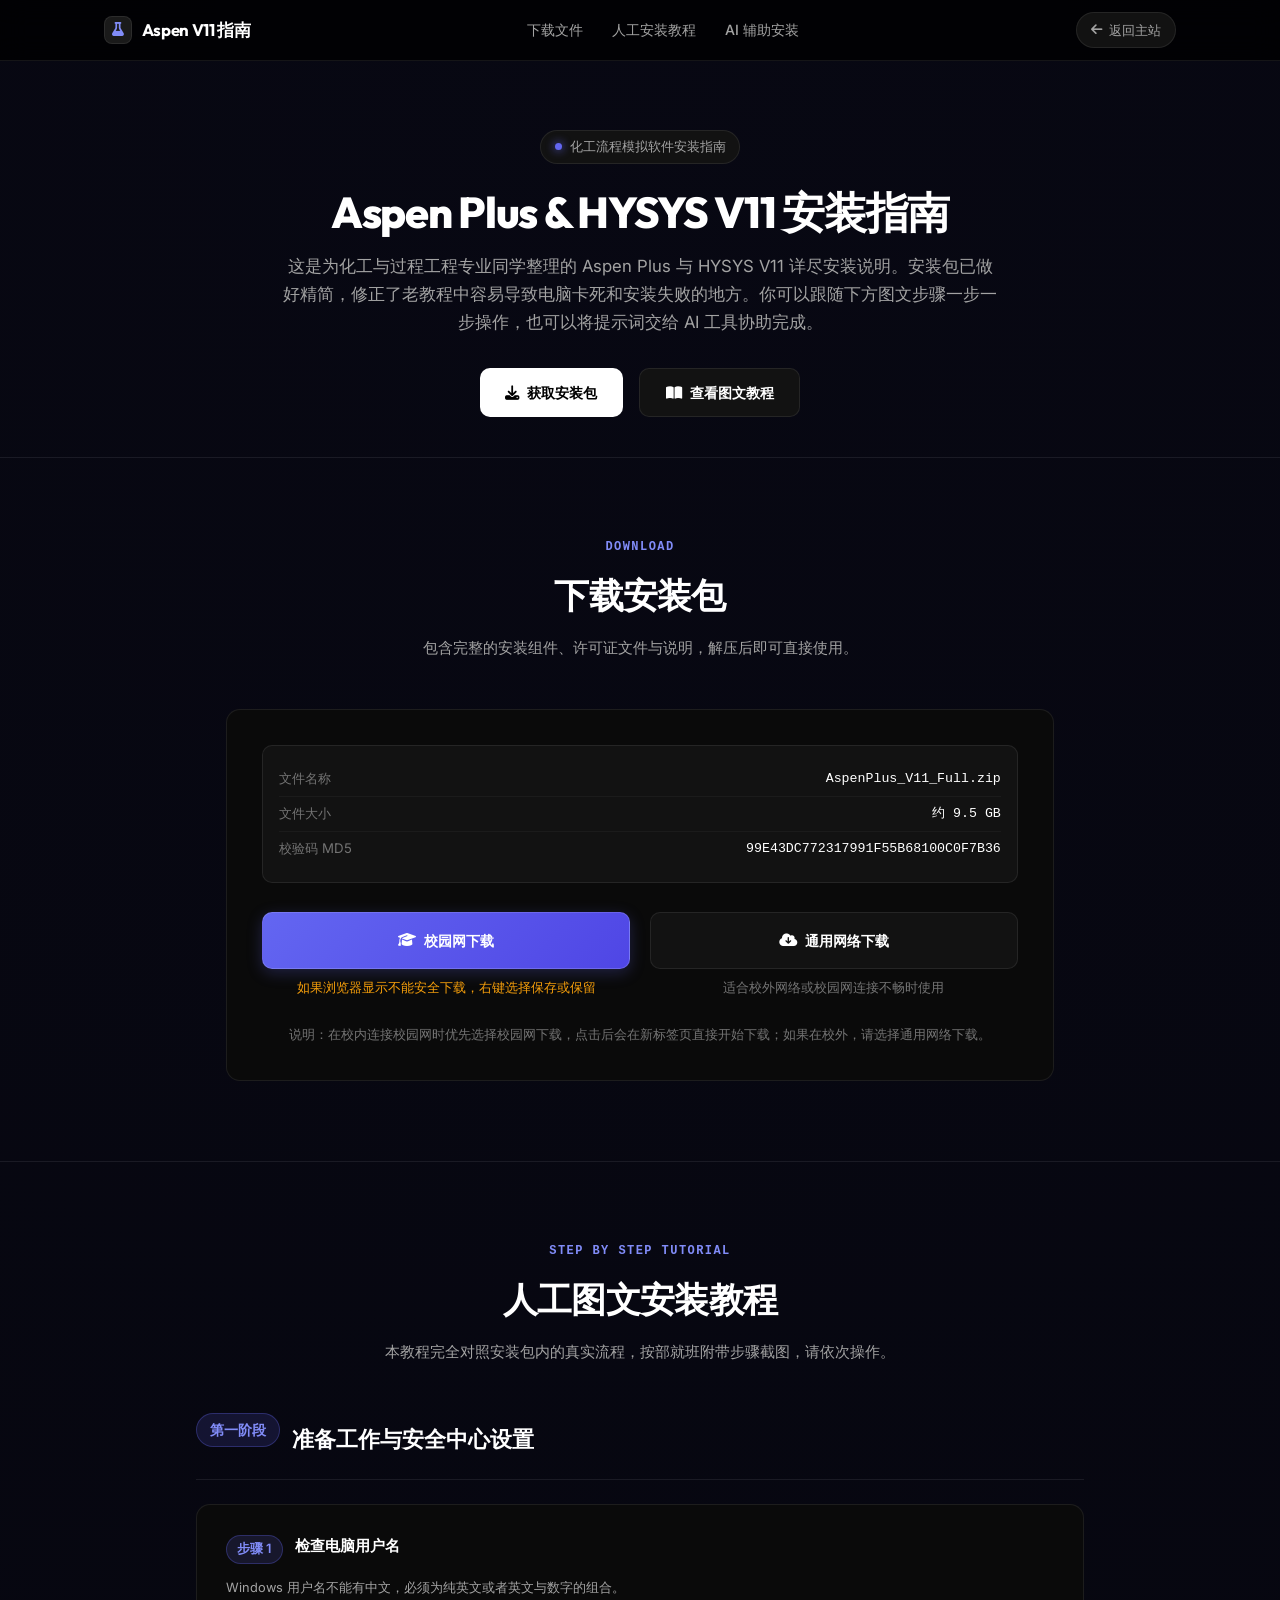
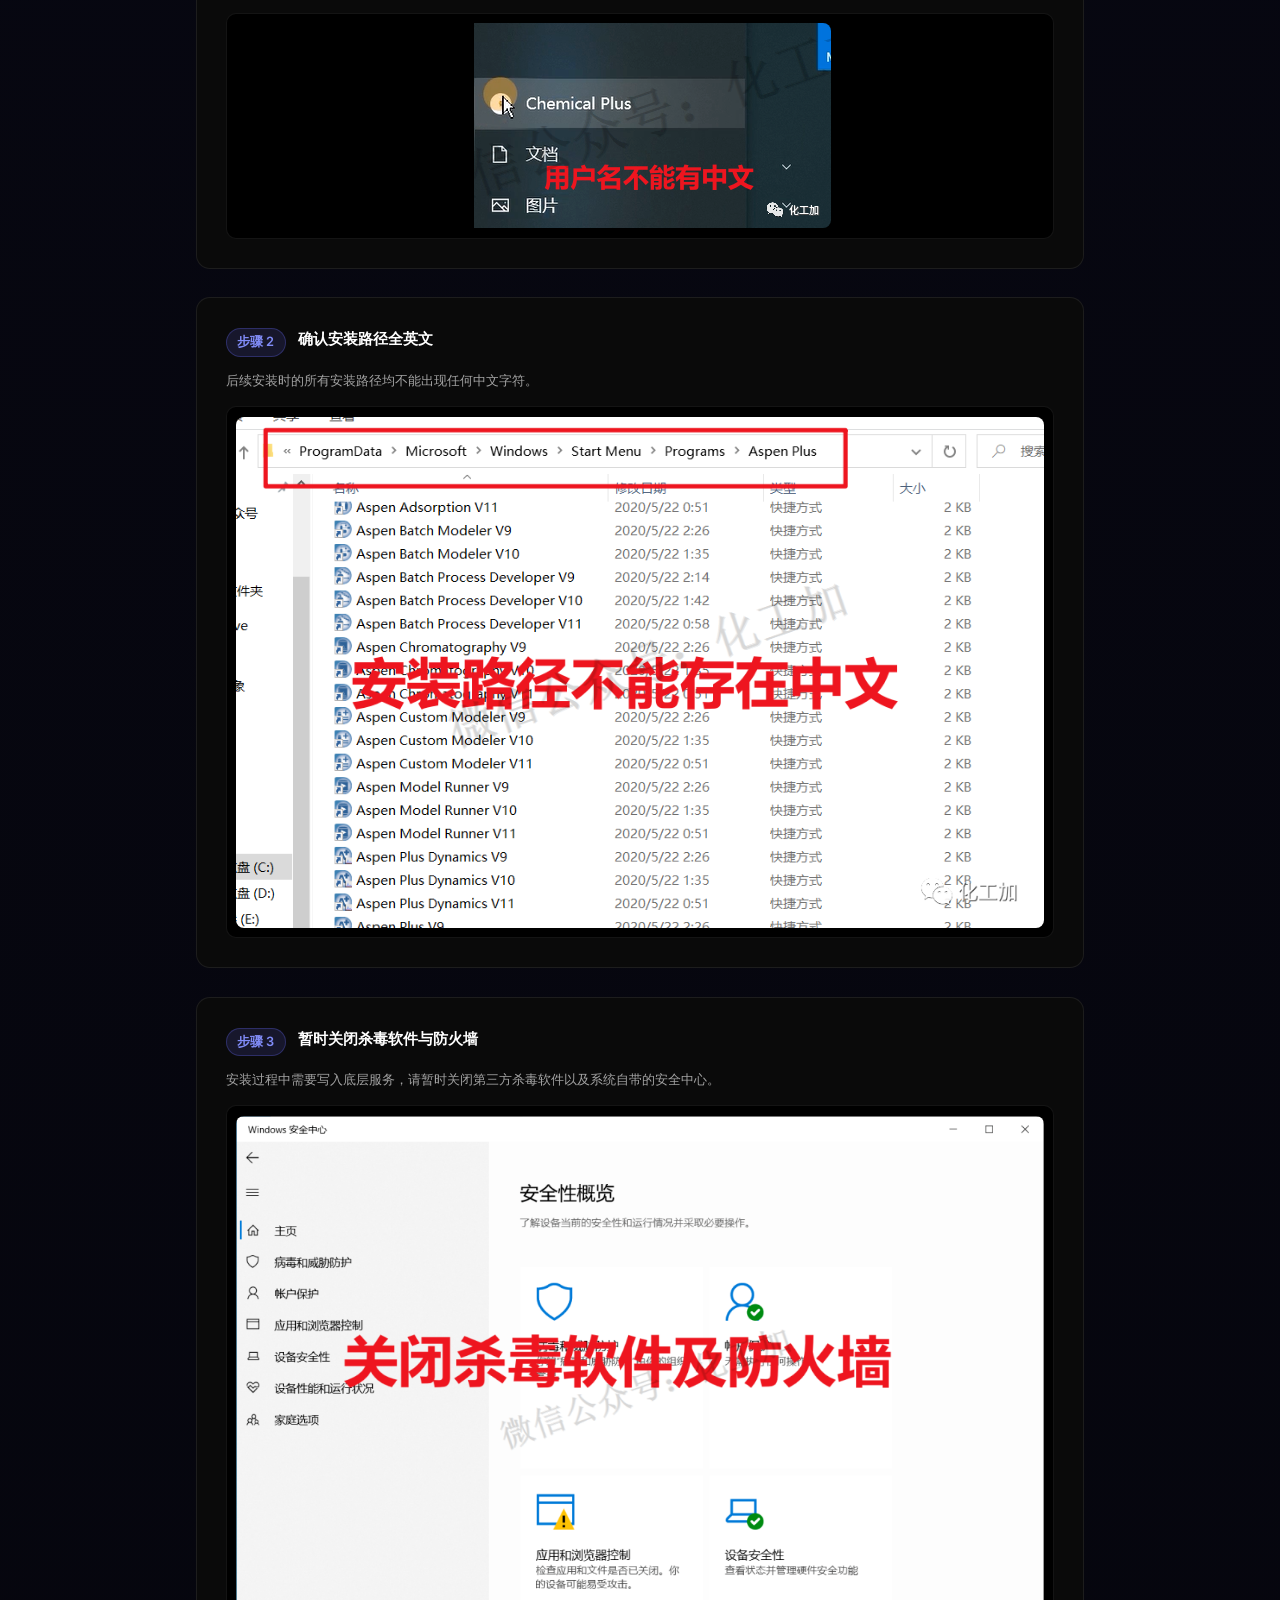
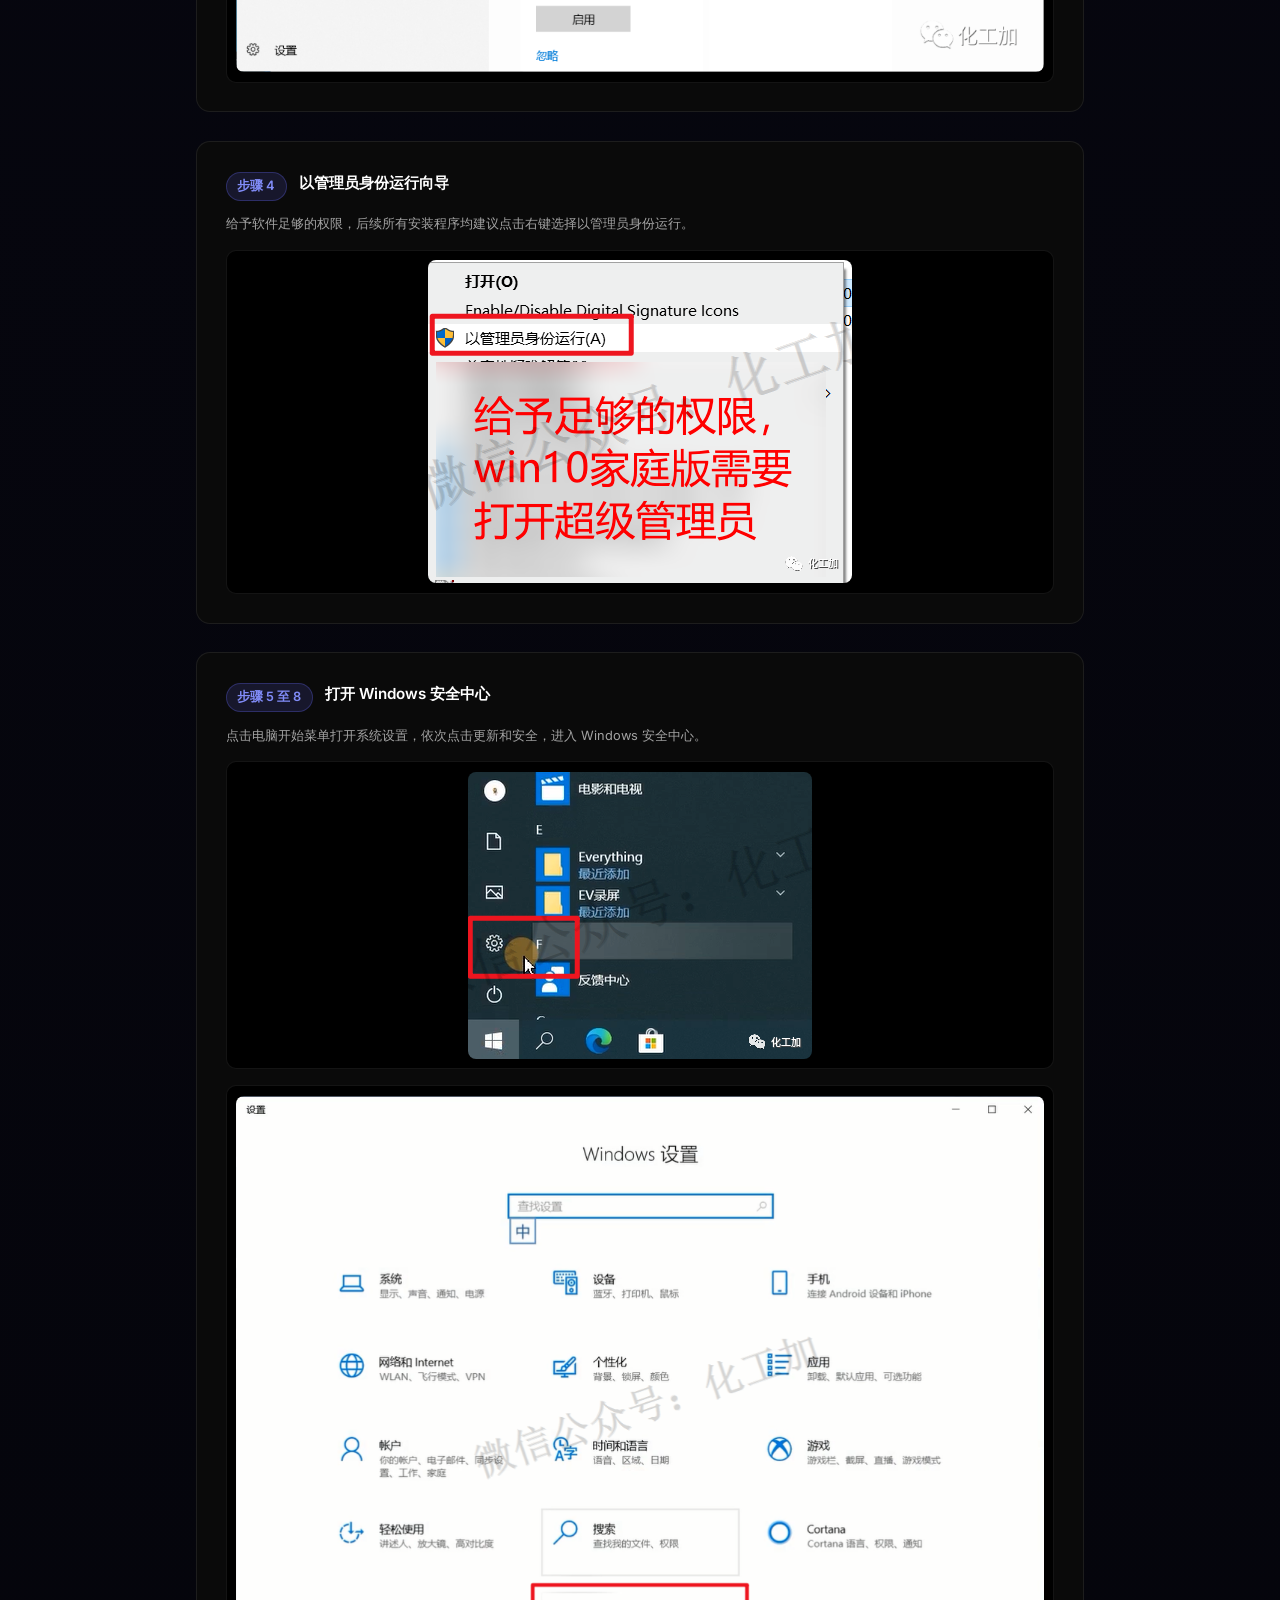
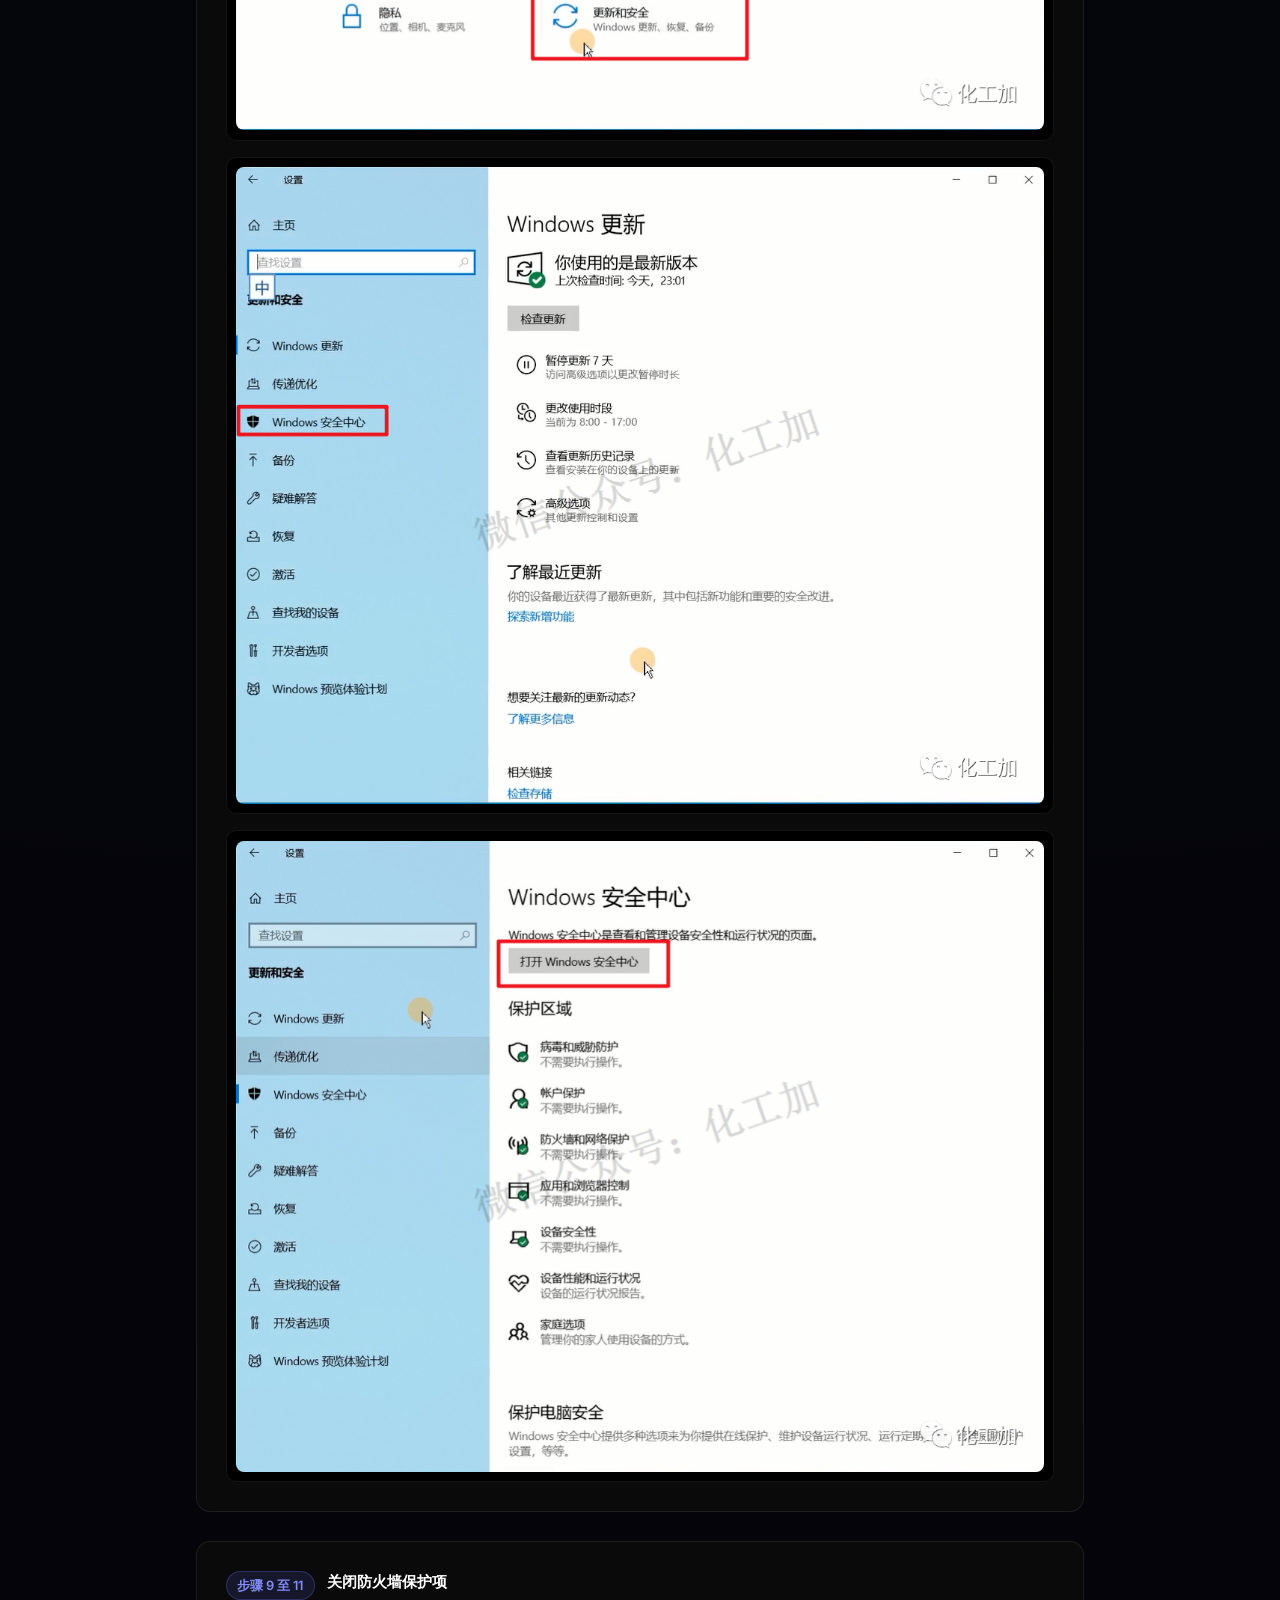
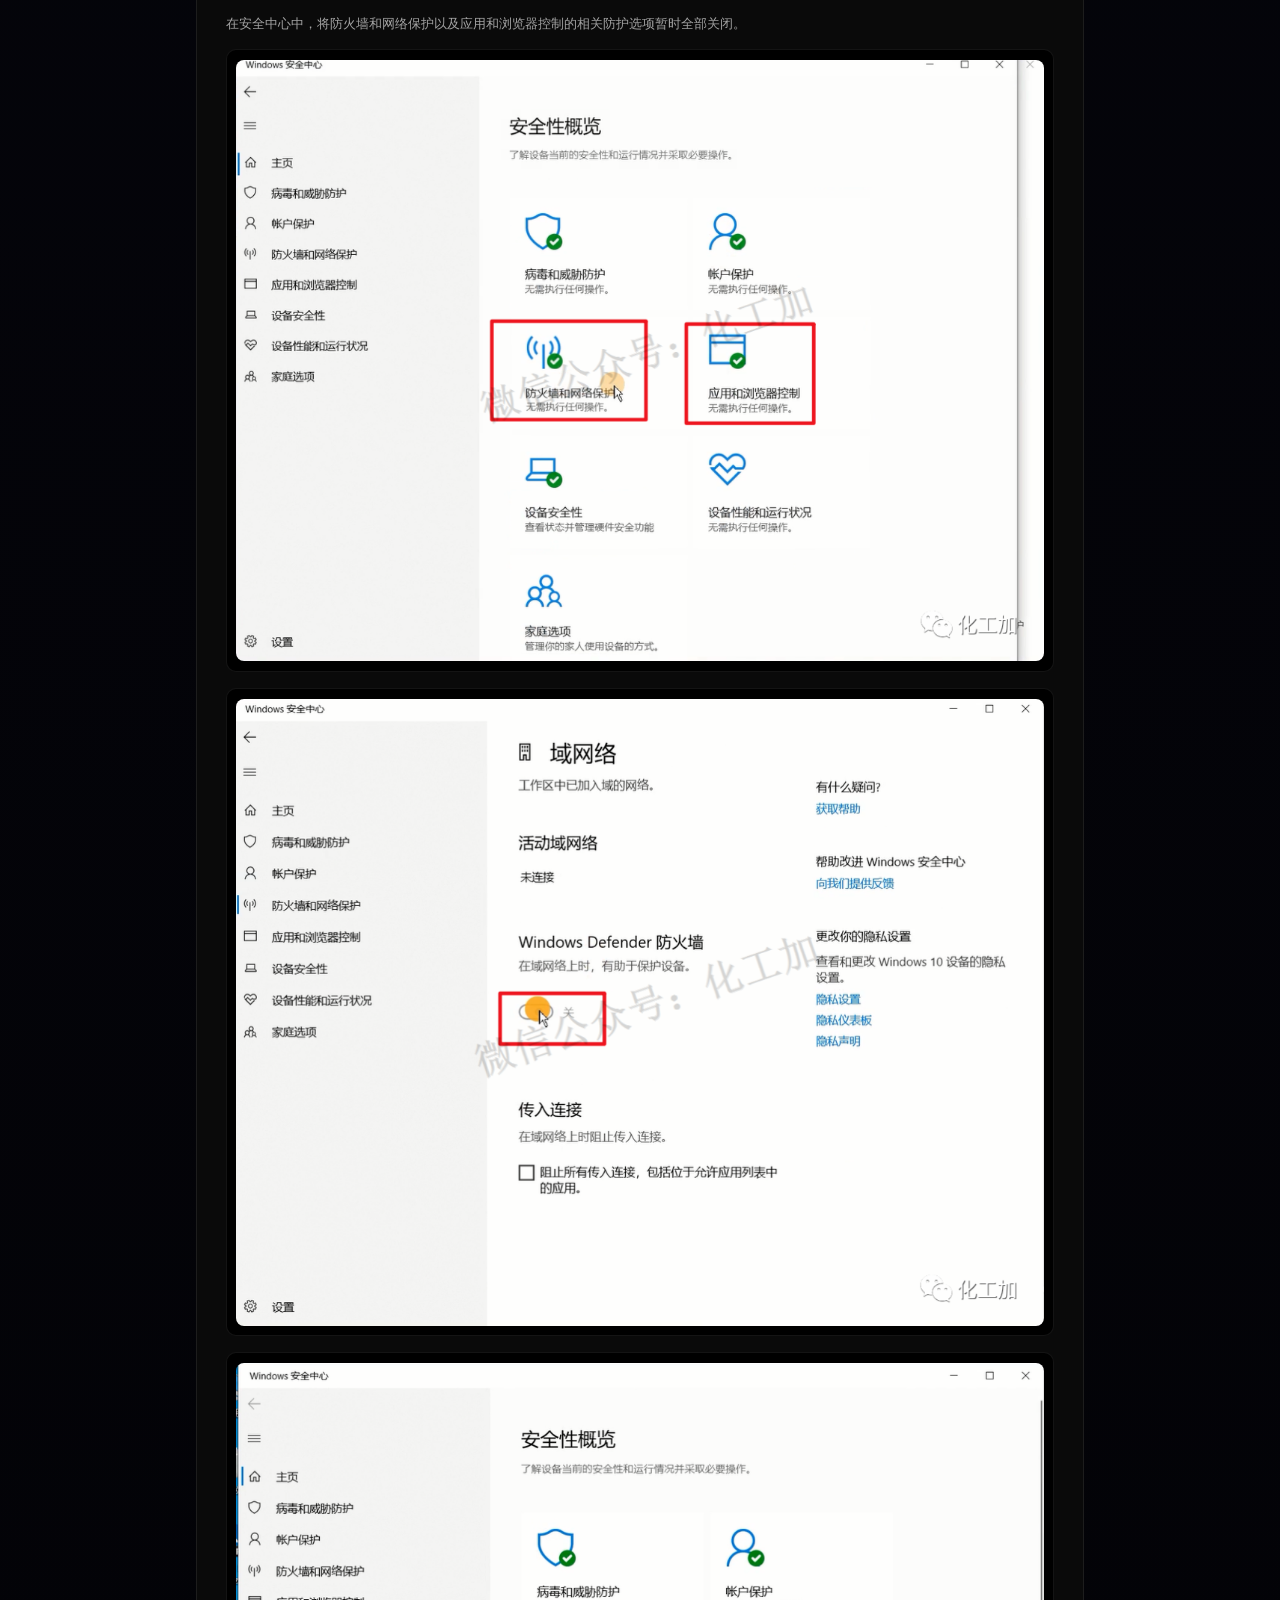
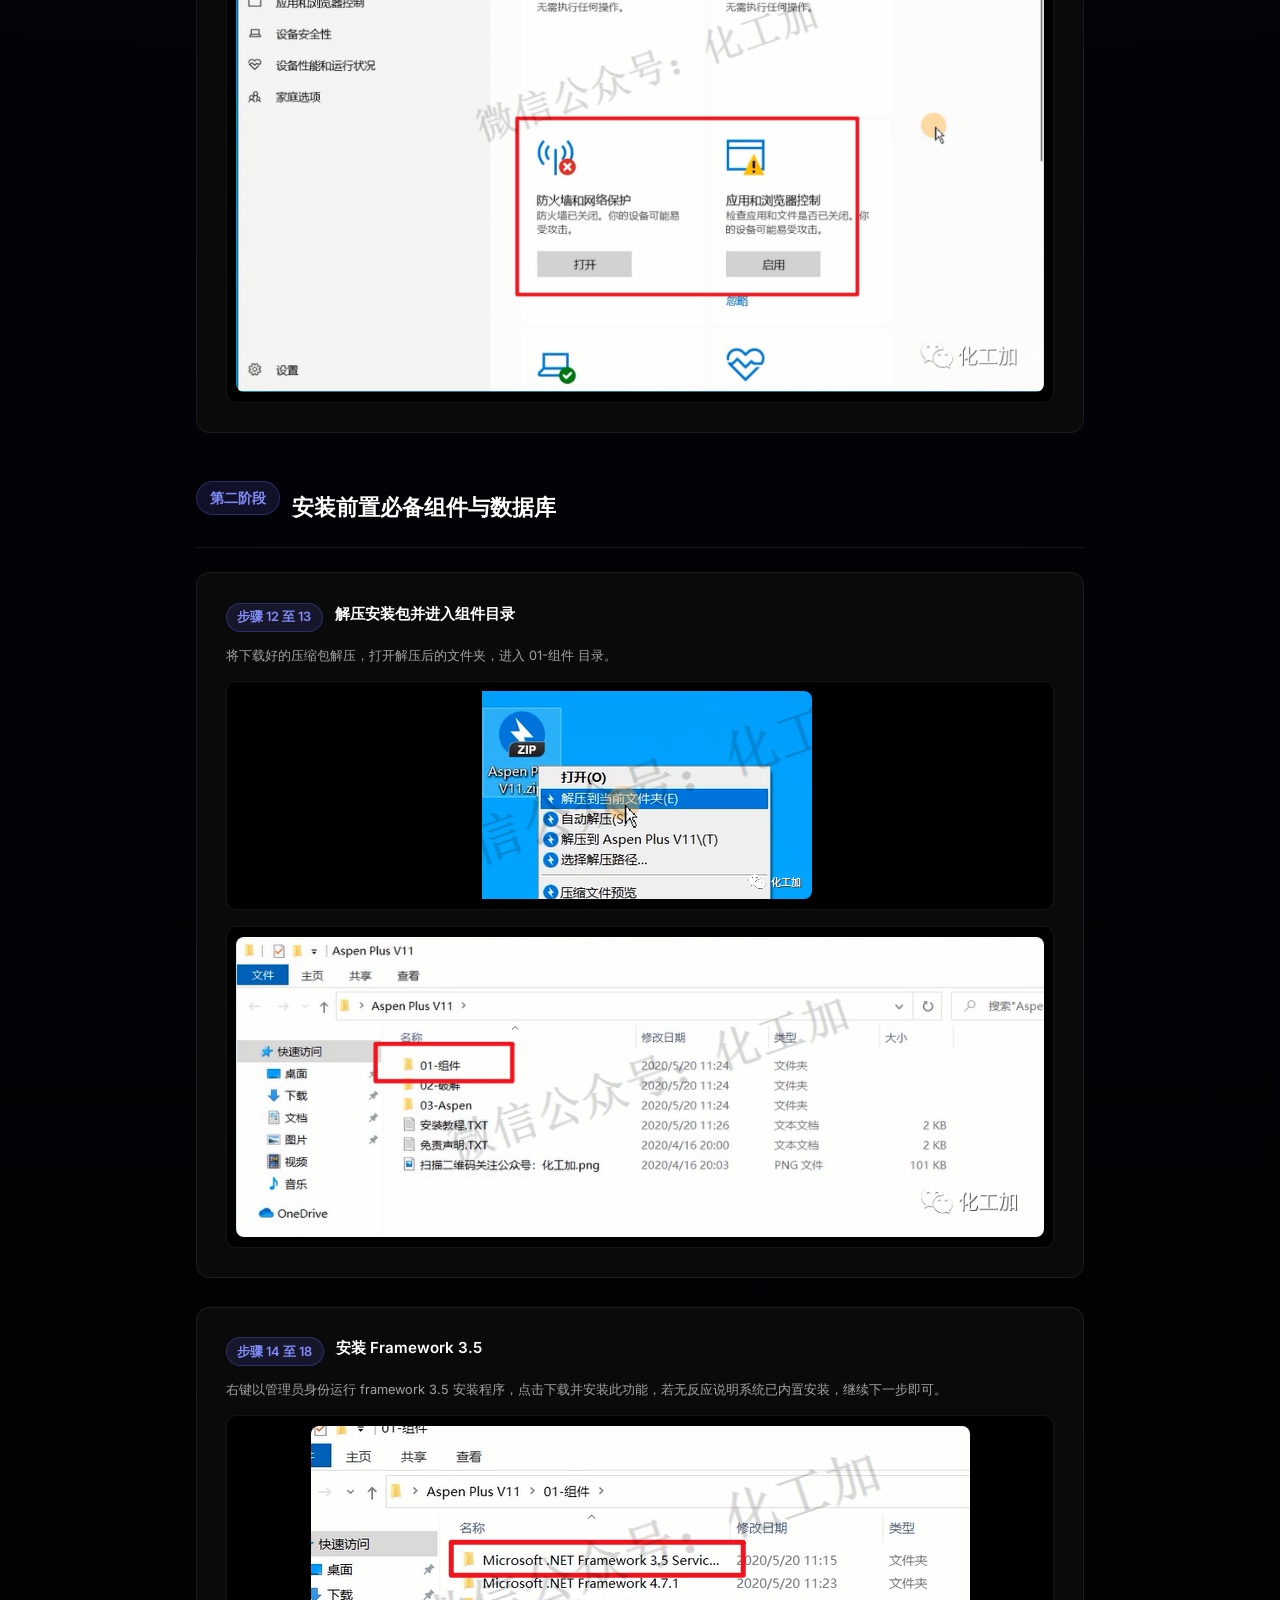
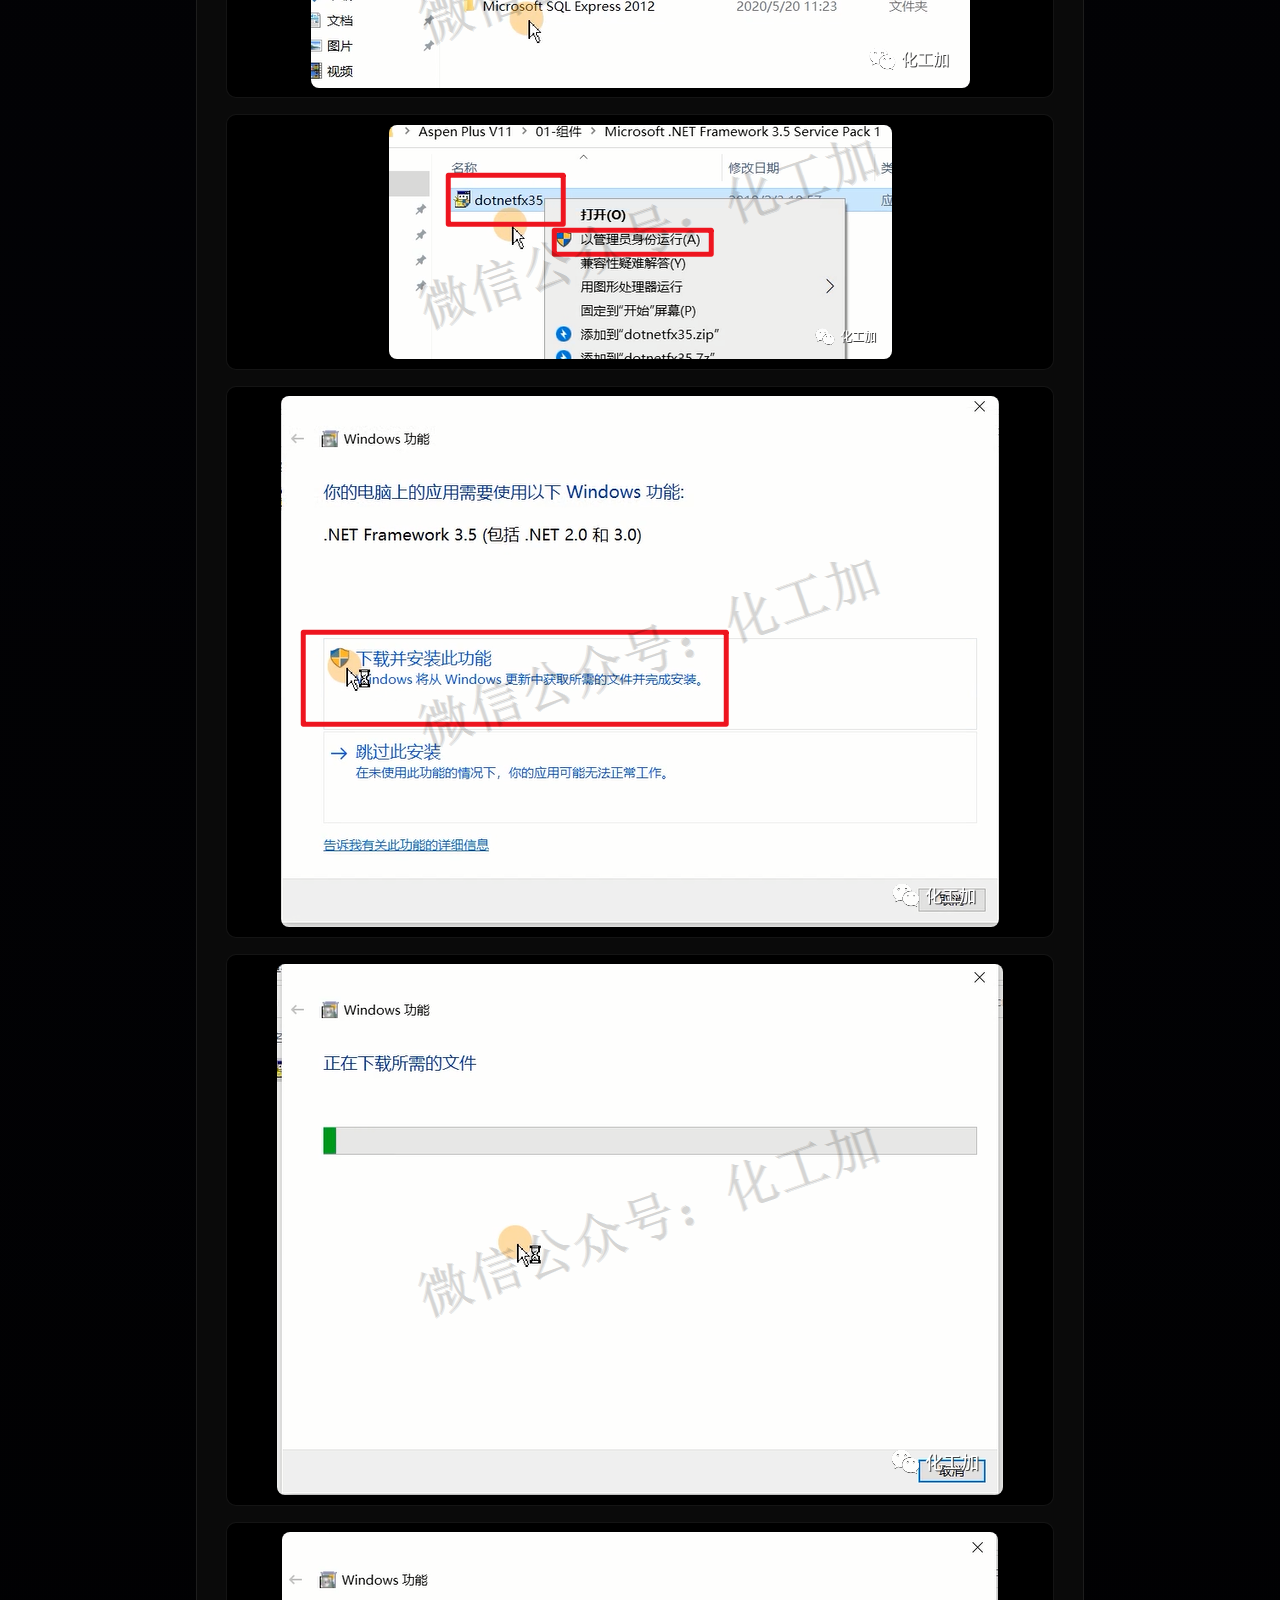
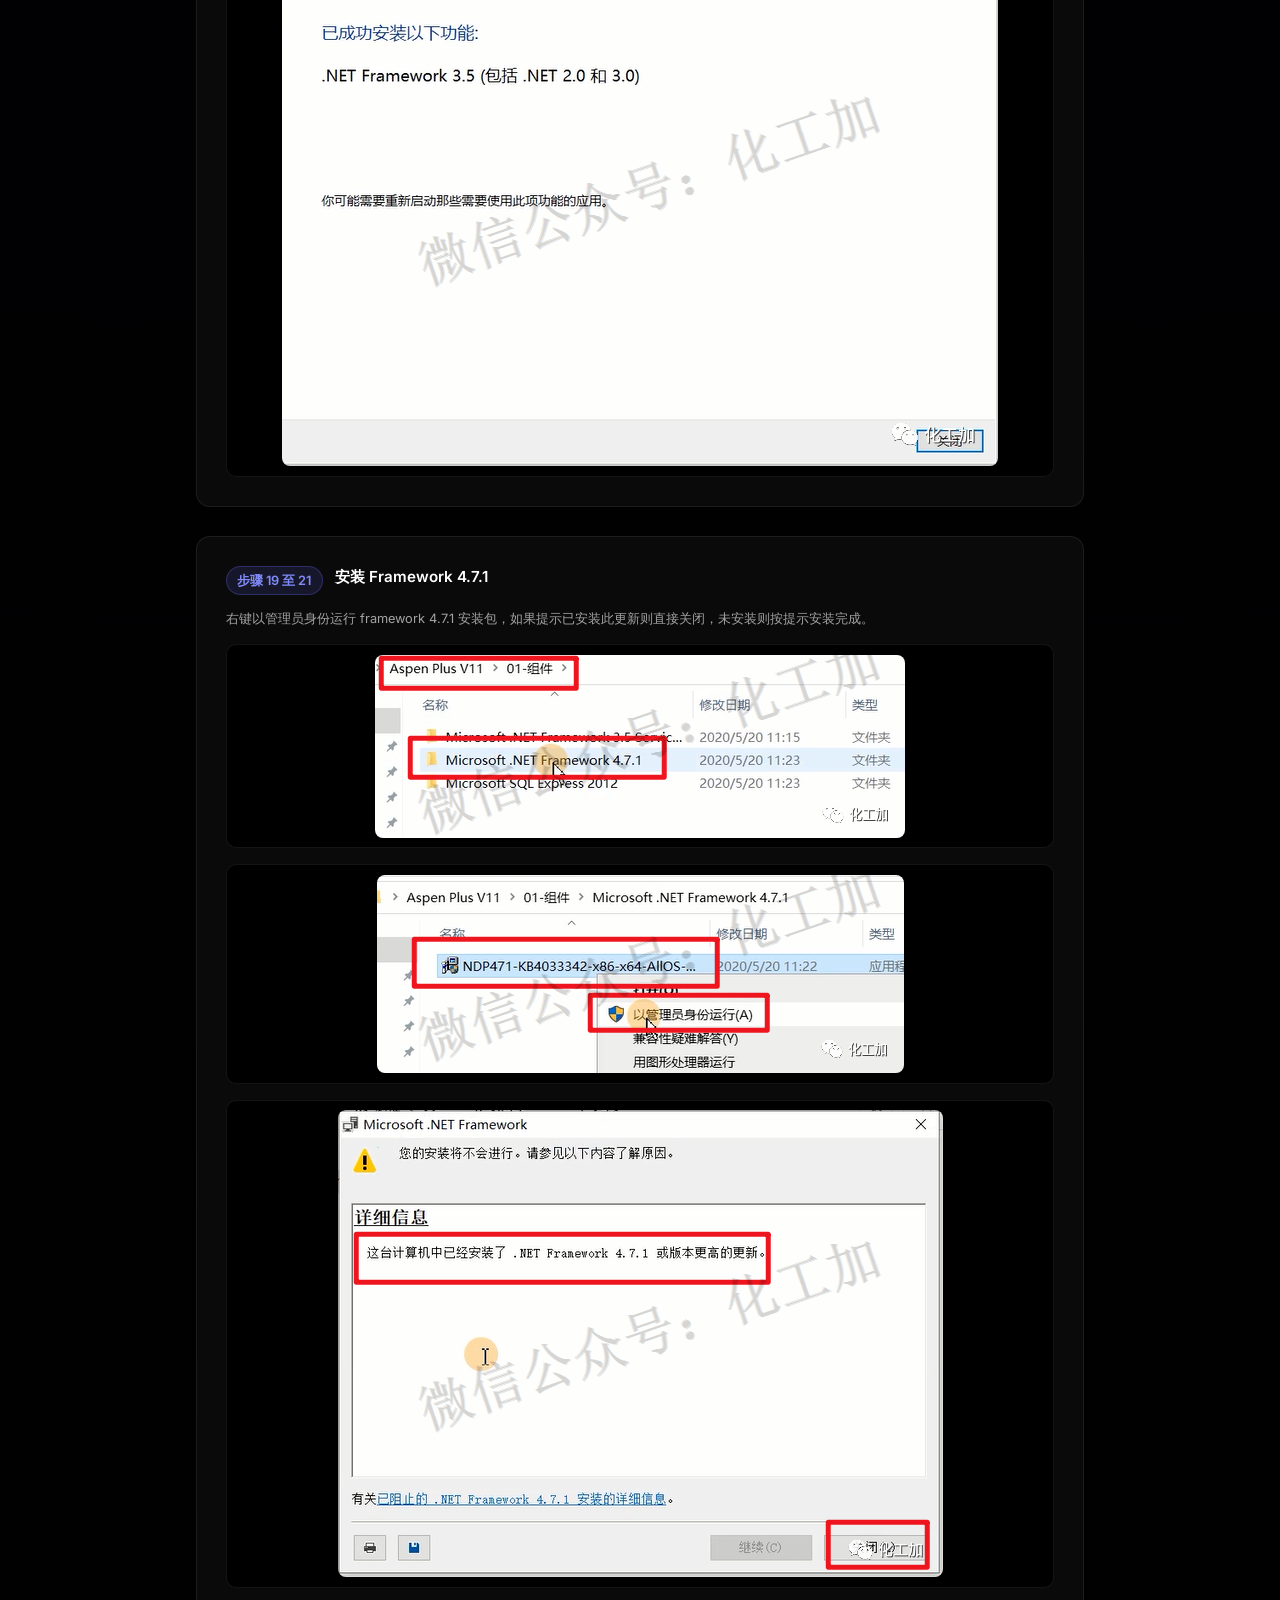
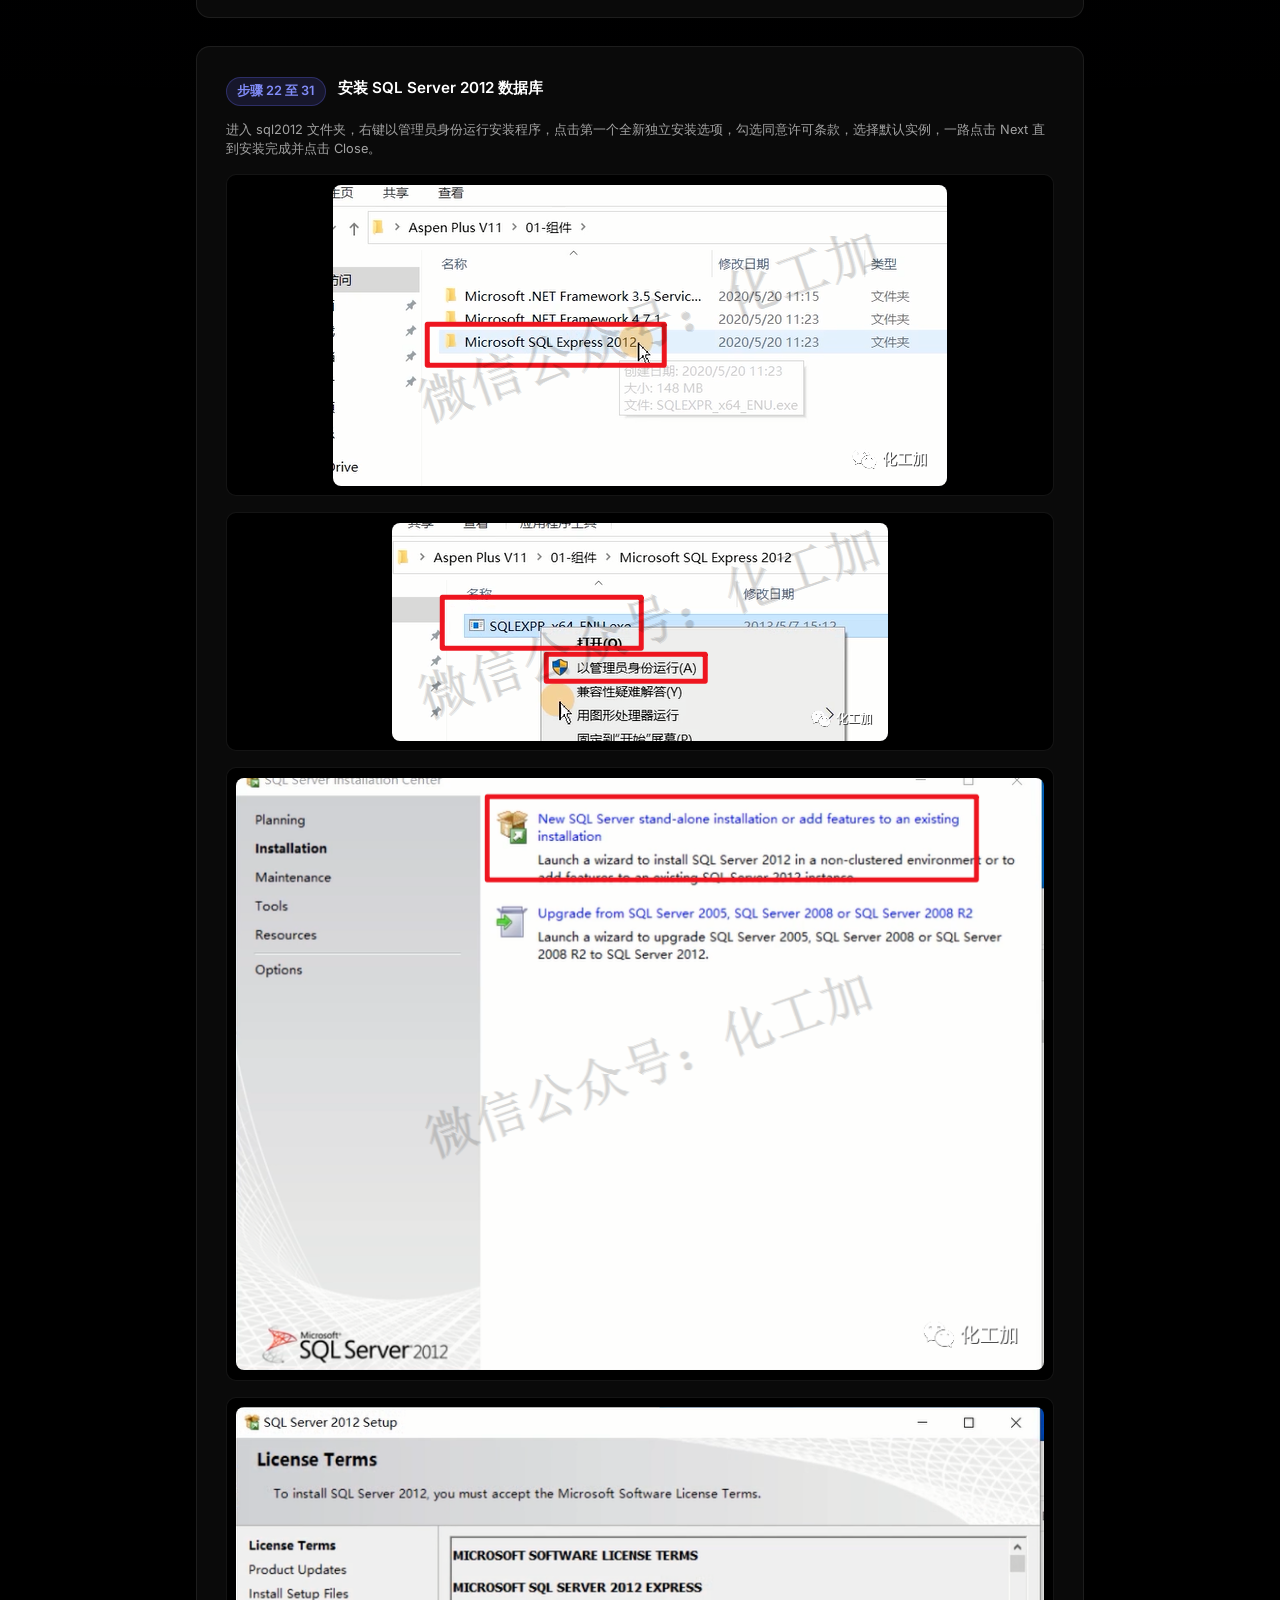
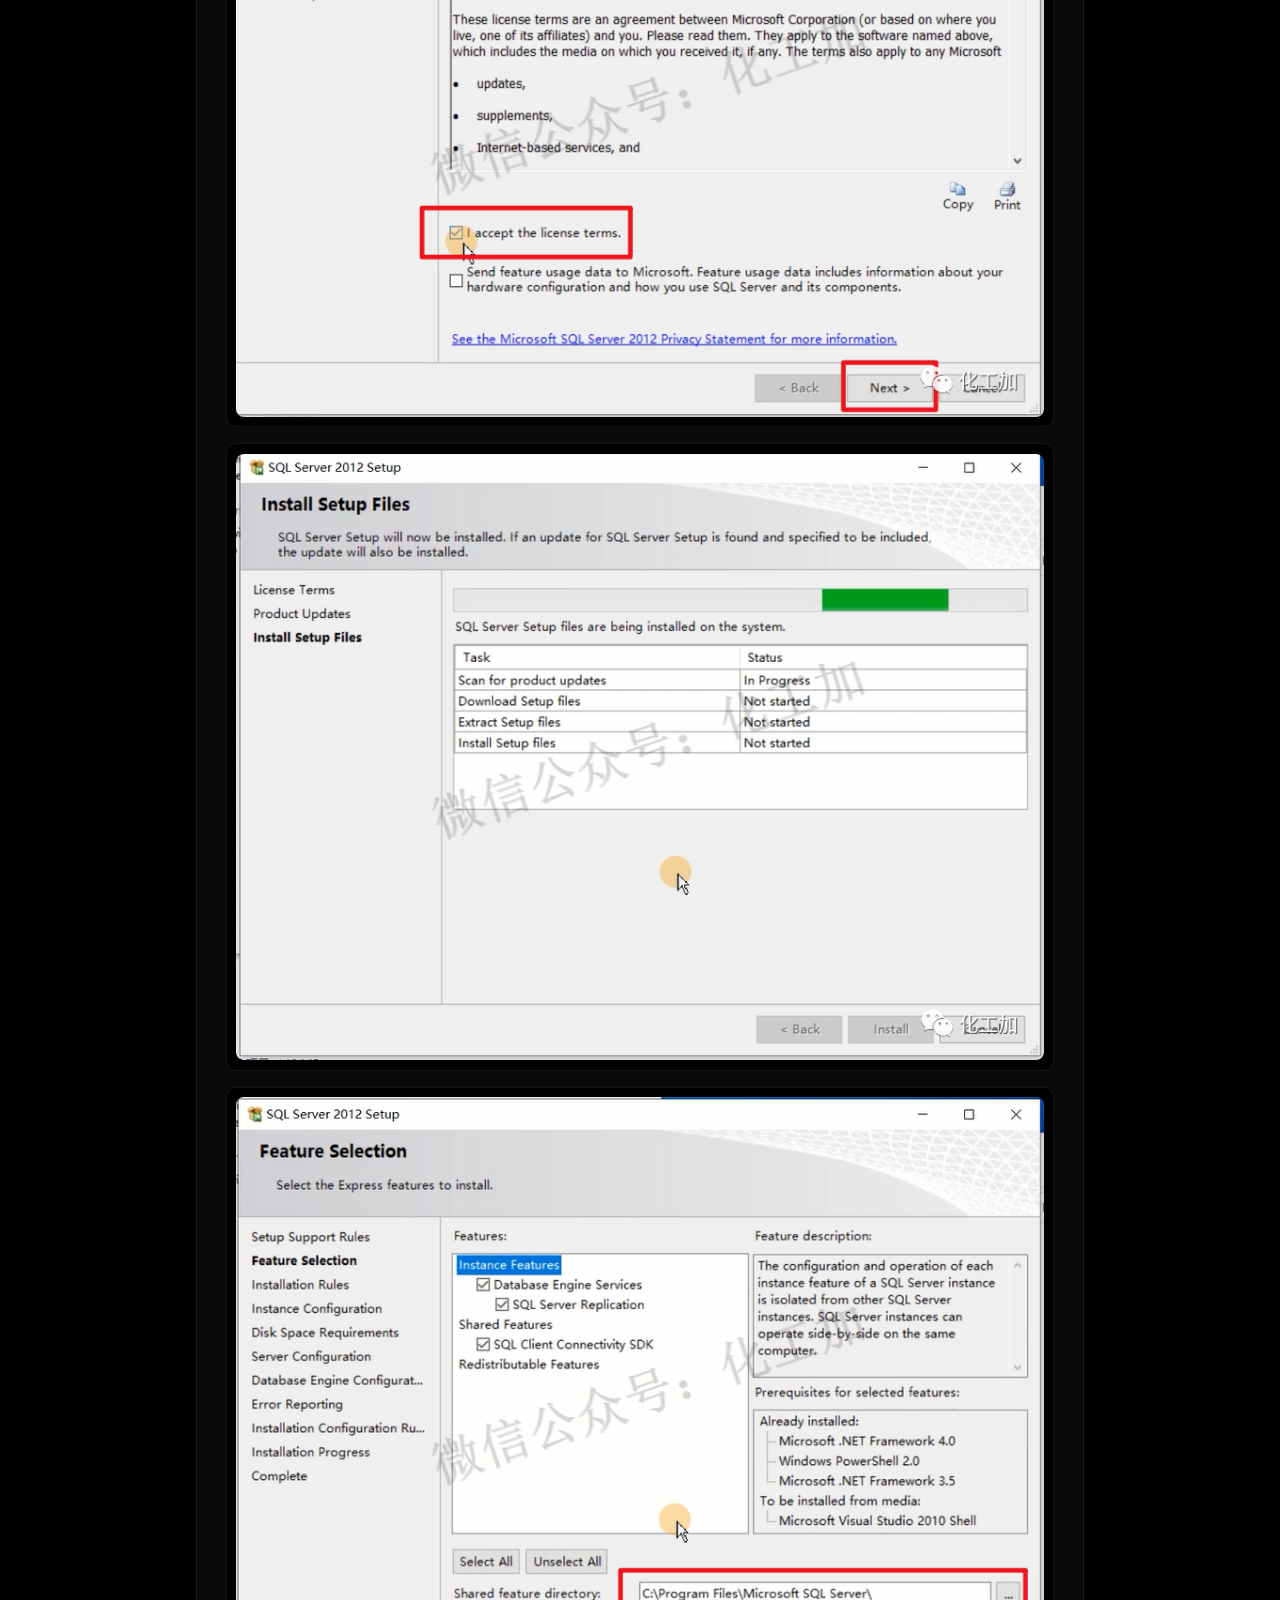
==== commit 466fc375: "feat(aspen): complete 1:1 illustrated step tutorial with images and clean layout" ====
--- a/aspen/index.html
+++ b/aspen/index.html
@@ -4,7 +4,7 @@
   <meta charset="UTF-8">
   <meta name="viewport" content="width=device-width, initial-scale=1.0">
   <title>Aspen Plus 与 HYSYS V11 安装指南与下载</title>
-  <meta name="description" content="面向化工与热工专业学生的 Aspen Plus 与 HYSYS V11 安装说明，包含完整安装包下载、人工逐步安装教程与 AI 辅助安装指引。">
+  <meta name="description" content="面向化工与热工专业学生的 Aspen Plus 与 HYSYS V11 安装说明，包含完整安装包下载、详尽逐步图文安装教程与 AI 辅助安装指引。">
 
   <!-- Google Fonts -->
   <link rel="preconnect" href="https://fonts.googleapis.com">
@@ -14,7 +14,7 @@
   <!-- FontAwesome Icons -->
   <link rel="stylesheet" href="https://cdnjs.cloudflare.com/ajax/libs/font-awesome/6.5.1/css/all.min.css">
 
-  <link rel="stylesheet" href="style.css?v=2.0">
+  <link rel="stylesheet" href="style.css?v=3.0">
 </head>
 <body>
   <!-- Background Glow & Grid -->
@@ -61,7 +61,7 @@
 
   <!-- Hero Section -->
   <section class="hero-section" style="padding-bottom: 40px;">
-    <div class="container" style="max-width: 820px; text-align: center;">
+    <div class="container" style="max-width: 860px; text-align: center;">
       <div class="hero-tag" style="margin: 0 auto 1.5rem;">
         <span class="pulse-dot"></span>
         <span>化工流程模拟软件安装指南</span>
@@ -69,8 +69,8 @@
       <h1 class="hero-title" style="margin-bottom: 1rem;">
         Aspen Plus & HYSYS V11 安装指南
       </h1>
-      <p class="hero-description" style="max-width: 680px; margin: 0 auto 2rem; font-size: 1.05rem;">
-        这是为化工与过程工程专业同学整理的 Aspen Plus 与 HYSYS V11 安装说明。安装包已做好精简，修正了老教程中容易导致电脑卡死和安装失败的地方。你可以跟随下方步骤逐步安装，也可以将提示词交给 AI 工具协助完成。
+      <p class="hero-description" style="max-width: 720px; margin: 0 auto 2rem; font-size: 1.05rem;">
+        这是为化工与过程工程专业同学整理的 Aspen Plus 与 HYSYS V11 详尽安装说明。安装包已做好精简，修正了老教程中容易导致电脑卡死和安装失败的地方。你可以跟随下方图文步骤一步一步操作，也可以将提示词交给 AI 工具协助完成。
       </p>
 
       <div class="hero-btns" style="justify-content: center;">
@@ -78,7 +78,7 @@
           <i class="fa-solid fa-download"></i> 获取安装包
         </a>
         <a href="#manual-guide" class="btn-secondary">
-          <i class="fa-solid fa-book-open"></i> 查看安装教程
+          <i class="fa-solid fa-book-open"></i> 查看图文教程
         </a>
       </div>
     </div>
@@ -86,7 +86,7 @@
 
   <!-- Section 1: Download -->
   <section id="download" class="section">
-    <div class="container" style="max-width: 820px;">
+    <div class="container" style="max-width: 860px;">
       <div class="section-header">
         <div class="subtitle">DOWNLOAD</div>
         <h2 class="section-title">下载安装包</h2>
@@ -110,127 +110,354 @@
         </div>
 
         <div style="display: grid; grid-template-columns: 1fr 1fr; gap: 1.2rem;">
-          <a href="http://10.192.164.117:8080/AspenPlus_V11_Full.zip" target="_blank" rel="noopener noreferrer" class="btn-accent" style="justify-content: center; text-align: center; padding: 1rem;">
-            <i class="fa-solid fa-graduation-cap"></i> 校园网下载
-          </a>
-          <a href="https://download.hnnilovey.me/AspenPlus_V11_Full.zip" class="btn-secondary" style="justify-content: center; text-align: center; padding: 1rem;">
-            <i class="fa-solid fa-cloud-arrow-down"></i> 通用网络下载
-          </a>
-        </div>
-
-        <p style="margin-top: 1.2rem; margin-bottom: 0; font-size: 0.84rem; color: var(--text-muted); line-height: 1.6; text-align: center;">
-          说明：在校内连接校园网时优先选择校园网下载，点击后会在新标签页直接开始下载；如果在校外或校园网连接不畅，请选择通用网络下载。
+          <div>
+            <a href="http://10.192.164.117:8080/AspenPlus_V11_Full.zip" target="_blank" rel="noopener noreferrer" class="btn-accent" style="justify-content: center; text-align: center; width: 100%; box-sizing: border-box; padding: 1rem;">
+              <i class="fa-solid fa-graduation-cap"></i> 校园网下载
+            </a>
+            <div style="font-size: 0.82rem; color: #f59e0b; margin-top: 0.6rem; text-align: center; line-height: 1.5;">
+              如果浏览器显示不能安全下载，右键选择保存或保留
+            </div>
+          </div>
+          <div>
+            <a href="https://download.hnnilovey.me/AspenPlus_V11_Full.zip" class="btn-secondary" style="justify-content: center; text-align: center; width: 100%; box-sizing: border-box; padding: 1rem;">
+              <i class="fa-solid fa-cloud-arrow-down"></i> 通用网络下载
+            </a>
+            <div style="font-size: 0.82rem; color: var(--text-muted); margin-top: 0.6rem; text-align: center; line-height: 1.5;">
+              适合校外网络或校园网连接不畅时使用
+            </div>
+          </div>
+        </div>
+
+        <p style="margin-top: 1.6rem; margin-bottom: 0; font-size: 0.84rem; color: var(--text-muted); line-height: 1.6; text-align: center;">
+          说明：在校内连接校园网时优先选择校园网下载，点击后会在新标签页直接开始下载；如果在校外，请选择通用网络下载。
         </p>
       </div>
     </div>
   </section>
 
-  <!-- Section 2: Manual Guide -->
+  <!-- Section 2: Manual Detailed Guide -->
   <section id="manual-guide" class="section">
-    <div class="container" style="max-width: 860px;">
+    <div class="container" style="max-width: 920px;">
       <div class="section-header">
         <div class="subtitle">STEP BY STEP TUTORIAL</div>
-        <h2 class="section-title">人工安装教程</h2>
-        <p class="section-desc">按照以下六个步骤依次操作，避开常见卡顿与报错即可顺利完成。</p>
-      </div>
-
-      <div style="display: flex; flex-direction: column; gap: 1.8rem;">
-        
-        <!-- Step 1 -->
-        <div class="card">
-          <div class="card-badge badge-blue">步骤一</div>
-          <h3 class="card-title">系统准备与环境要求</h3>
-          <p class="card-desc">
-            安装前必须确认系统满足以下三项基础要求，否则后续极易出现闪退或数据库故障：
-          </p>
-          <ul style="color: var(--text-secondary); font-size: 0.92rem; line-height: 1.8; padding-left: 1.2rem; margin-bottom: 1rem;">
-            <li><strong>纯英文路径</strong>：当前电脑的 Windows 用户名和计算机名称必须全为英文字母，不能包含任何中文或空格。</li>
-            <li><strong>充足磁盘空间</strong>：请确保 D 盘拥有 30 GB 以上的可用剩余空间。</li>
-            <li><strong>开启 Windows 必备功能</strong>：进入系统控制面板，找到程序和功能下的启用或关闭 Windows 功能，勾选 <code>.NET Framework 3.5</code> 以及 <code>Internet Information Services</code> 相关选项，点击确定等待系统自动启用完成。</li>
-          </ul>
-        </div>
-
-        <!-- Step 2 -->
-        <div class="card">
-          <div class="card-badge badge-blue">步骤二</div>
-          <h3 class="card-title">安装前置依赖组件</h3>
-          <p class="card-desc">
-            解压下载好的压缩包，进入 <code>01-组件</code> 文件夹：
-          </p>
-          <ul style="color: var(--text-secondary); font-size: 0.92rem; line-height: 1.8; padding-left: 1.2rem; margin-bottom: 0;">
-            <li>找到 <code>Microsoft SQL Express 2012</code> 文件夹，运行安装程序 <code>SQLEXPR_x64_ENU.exe</code>，按照默认选项一路点击 Next 直到安装完毕。</li>
-            <li>返回组件目录，找到 Access 数据库引擎安装包双击安装，为物性数据库提供支持。</li>
-          </ul>
-        </div>
-
-        <!-- Step 3 -->
-        <div class="card">
-          <div class="card-badge badge-blue">步骤三</div>
-          <h3 class="card-title">部署许可证服务与授权</h3>
-          <p class="card-desc">
-            老教程中通过管理工具逐条导入证书往往会导致界面未响应卡死半小时。这里推荐更简单快速的操作：
-          </p>
-          <div style="background: var(--bg-card); border-left: 3px solid var(--accent-indigo); padding: 1.2rem; border-radius: 0 var(--radius-md) var(--radius-md) 0; font-size: 0.9rem; color: var(--text-secondary); line-height: 1.8;">
-            <p style="margin-top: 0; margin-bottom: 0.6rem;">
-              <strong>1. 安装服务</strong>：打开 <code>02-破解\Sentinel RMS License Manager 8.5.1</code> 文件夹，双击运行 <code>Setup.exe</code> 完成服务安装。
-            </p>
-            <p style="margin-bottom: 0.6rem;">
-              <strong>2. 放入授权文件</strong>：复制 <code>02-破解</code> 文件夹里的 <code>lservrc</code> 文件，直接粘贴到系统目录：<br>
-              <code style="color: #38bdf8;">C:\Program Files (x86)\Common Files\SafeNet Sentinel\Sentinel RMS License Manager\WinNT</code>
-            </p>
-            <p style="margin-bottom: 0.6rem;">
-              <strong>3. 重启服务</strong>：在电脑开始菜单搜索 服务 打开，找到 <code>Sentinel RMS License Manager</code>，鼠标右键点击并选择 <strong>重新启动</strong>。
-            </p>
-            <p style="margin-bottom: 0;">
-              <strong>4. 设置环境变量</strong>：打开电脑高级系统设置中的环境变量，在系统变量中点击新建，变量名填写 <code>LSHOST</code>，变量值填写你的当前计算机名称。
-            </p>
-          </div>
-        </div>
-
-        <!-- Step 4 -->
-        <div class="card">
-          <div class="card-badge badge-blue">步骤四</div>
-          <h3 class="card-title">安装 Aspen 主程序</h3>
-          <p class="card-desc">
-            打开 <code>03-Aspen\aspenONE_V11_ENG</code> 文件夹，鼠标右键点击 <code>Setup.exe</code> 选择以管理员身份运行。
-          </p>
-          <ul style="color: var(--text-secondary); font-size: 0.92rem; line-height: 1.8; padding-left: 1.2rem; margin-bottom: 1rem;">
-            <li><strong>开始安装</strong>：点击界面上的 Install aspenONE products，勾选我同意许可协议，点击 Next。</li>
-            <li><strong>选择产品</strong>：勾选 <code>Process Modeling Aspen HYSYS</code>、<code>Process Modeling Aspen Plus</code> 以及 <code>Aspen Exchanger Design & Rating</code>。<strong>务必取消勾选</strong> <code>Server Products and Tools</code> 和 <code>Aspen Basic Engineering</code>。</li>
-            <li><strong>修改安装路径</strong>：点击界面上方的 File Location 标签，把默认的 C 盘全部改成 D 盘路径。</li>
-            <li><strong>最关键步骤说明</strong>：进入许可证配置页面时，<strong>License server 和 License file 两个输入框必须保持完全空白</strong>，绝对不要点击 Add Server 添加计算机名，直接点击右下角 Next 跳过即可。</li>
-            <li><strong>设置密码</strong>：按提示输入密码例如 Aa123456。</li>
-            <li><strong>正式安装</strong>：点击 Install Now 开始安装，整个过程通常需要十五到二十分钟。</li>
-          </ul>
-        </div>
-
-        <!-- Step 5 -->
-        <div class="card">
-          <div class="card-badge badge-blue">步骤五</div>
-          <h3 class="card-title">安装中途报错处理</h3>
-          <p class="card-desc">
-            部分电脑在安装过程中可能会弹出一个提示找不到 <code>vc_red.msi</code> 临时路径的错误弹窗：
-          </p>
-          <div style="background: var(--bg-card); border-left: 3px solid var(--accent-amber); padding: 1.2rem; border-radius: 0 var(--radius-md) var(--radius-md) 0; font-size: 0.9rem; color: var(--text-secondary); line-height: 1.8;">
-            这是旧版运行库临时解压路径缺失导致的。解决非常简单：<br>
-            找到 <code>03-Aspen\aspenONE_V11_ENG\3rd Party Redistributables\Microsoft\VC80</code> 目录下的 <code>vcredist_x86.exe</code>，将其解压后把里面的 <code>vc_red.msi</code> 复制到报错弹窗中指定的那个临时文件夹里，然后直接点击弹窗上的 <strong>OK</strong> 按钮即可顺利继续。
-          </div>
-        </div>
-
-        <!-- Step 6 -->
-        <div class="card">
-          <div class="card-badge badge-blue">步骤六</div>
-          <h3 class="card-title">完成安装与首次启动</h3>
-          <p class="card-desc">
-            向导提示安装完成后，点击 Finish 结束退出。
-          </p>
-          <ul style="color: var(--text-secondary); font-size: 0.92rem; line-height: 1.8; padding-left: 1.2rem; margin-bottom: 0;">
-            <li>首次从开始菜单启动 Aspen Plus 或 Aspen HYSYS 时，界面会弹出一个小窗口提示正在恢复物性数据库。</li>
-            <li><strong>这是正常的一次性初始化，通常需要一到三分钟时间</strong>。请耐心等待其自动配置完成后进入主界面，期间切勿强制结束进程。</li>
-          </ul>
-        </div>
-
-      </div>
+        <h2 class="section-title">人工图文安装教程</h2>
+        <p class="section-desc">本教程完全对照安装包内的真实流程，按部就班附带步骤截图，请依次操作。</p>
+      </div>
+
+      <!-- Phase 1 -->
+      <div style="margin-bottom: 3rem;">
+        <div style="display: flex; align-items: center; gap: 0.8rem; margin-bottom: 1.5rem; padding-bottom: 0.8rem; border-bottom: 1px solid var(--border-color);">
+          <div class="card-badge badge-blue" style="font-size: 0.9rem; padding: 0.3rem 0.8rem;">第一阶段</div>
+          <h3 style="margin: 0; font-size: 1.35rem; color: var(--text-primary);">准备工作与安全中心设置</h3>
+        </div>
+
+        <div class="step-item">
+          <div class="step-header">
+            <span class="step-badge">步骤 1</span>
+            <h4 class="step-title">检查电脑用户名</h4>
+          </div>
+          <div class="step-desc">Windows 用户名不能有中文，必须为纯英文或者英文与数字的组合。</div>
+          <div class="step-img-box"><img src="images/img_004.png" alt="步骤1 检查用户名" loading="lazy"></div>
+        </div>
+
+        <div class="step-item">
+          <div class="step-header">
+            <span class="step-badge">步骤 2</span>
+            <h4 class="step-title">确认安装路径全英文</h4>
+          </div>
+          <div class="step-desc">后续安装时的所有安装路径均不能出现任何中文字符。</div>
+          <div class="step-img-box"><img src="images/img_005.png" alt="步骤2 路径英文要求" loading="lazy"></div>
+        </div>
+
+        <div class="step-item">
+          <div class="step-header">
+            <span class="step-badge">步骤 3</span>
+            <h4 class="step-title">暂时关闭杀毒软件与防火墙</h4>
+          </div>
+          <div class="step-desc">安装过程中需要写入底层服务，请暂时关闭第三方杀毒软件以及系统自带的安全中心。</div>
+          <div class="step-img-box"><img src="images/img_006.png" alt="步骤3 关闭杀毒软件" loading="lazy"></div>
+        </div>
+
+        <div class="step-item">
+          <div class="step-header">
+            <span class="step-badge">步骤 4</span>
+            <h4 class="step-title">以管理员身份运行向导</h4>
+          </div>
+          <div class="step-desc">给予软件足够的权限，后续所有安装程序均建议点击右键选择以管理员身份运行。</div>
+          <div class="step-img-box"><img src="images/img_007.png" alt="步骤4 管理员权限" loading="lazy"></div>
+        </div>
+
+        <div class="step-item">
+          <div class="step-header">
+            <span class="step-badge">步骤 5 至 8</span>
+            <h4 class="step-title">打开 Windows 安全中心</h4>
+          </div>
+          <div class="step-desc">点击电脑开始菜单打开系统设置，依次点击更新和安全，进入 Windows 安全中心。</div>
+          <div class="step-img-box"><img src="images/img_008.png" alt="步骤5 打开设置" loading="lazy"></div>
+          <div class="step-img-box"><img src="images/img_009.png" alt="步骤6 更新和安全" loading="lazy"></div>
+          <div class="step-img-box"><img src="images/img_010.png" alt="步骤7 安全中心" loading="lazy"></div>
+          <div class="step-img-box"><img src="images/img_011.png" alt="步骤8 打开安全中心" loading="lazy"></div>
+        </div>
+
+        <div class="step-item">
+          <div class="step-header">
+            <span class="step-badge">步骤 9 至 11</span>
+            <h4 class="step-title">关闭防火墙保护项</h4>
+          </div>
+          <div class="step-desc">在安全中心中，将防火墙和网络保护以及应用和浏览器控制的相关防护选项暂时全部关闭。</div>
+          <div class="step-img-box"><img src="images/img_012.png" alt="步骤9 关闭防火墙和网络保护" loading="lazy"></div>
+          <div class="step-img-box"><img src="images/img_013.png" alt="步骤10 全部关闭" loading="lazy"></div>
+          <div class="step-img-box"><img src="images/img_014.png" alt="步骤11 关闭完成" loading="lazy"></div>
+        </div>
+      </div>
+
+      <!-- Phase 2 -->
+      <div style="margin-bottom: 3rem;">
+        <div style="display: flex; align-items: center; gap: 0.8rem; margin-bottom: 1.5rem; padding-bottom: 0.8rem; border-bottom: 1px solid var(--border-color);">
+          <div class="card-badge badge-blue" style="font-size: 0.9rem; padding: 0.3rem 0.8rem;">第二阶段</div>
+          <h3 style="margin: 0; font-size: 1.35rem; color: var(--text-primary);">安装前置必备组件与数据库</h3>
+        </div>
+
+        <div class="step-item">
+          <div class="step-header">
+            <span class="step-badge">步骤 12 至 13</span>
+            <h4 class="step-title">解压安装包并进入组件目录</h4>
+          </div>
+          <div class="step-desc">将下载好的压缩包解压，打开解压后的文件夹，进入 01-组件 目录。</div>
+          <div class="step-img-box"><img src="images/img_015.png" alt="步骤12 解压安装包" loading="lazy"></div>
+          <div class="step-img-box"><img src="images/img_016.png" alt="步骤13 进入01-组件" loading="lazy"></div>
+        </div>
+
+        <div class="step-item">
+          <div class="step-header">
+            <span class="step-badge">步骤 14 至 18</span>
+            <h4 class="step-title">安装 Framework 3.5</h4>
+          </div>
+          <div class="step-desc">右键以管理员身份运行 framework 3.5 安装程序，点击下载并安装此功能，若无反应说明系统已内置安装，继续下一步即可。</div>
+          <div class="step-img-box"><img src="images/img_017.png" alt="步骤14 安装framework 3.5" loading="lazy"></div>
+          <div class="step-img-box"><img src="images/img_018.png" alt="步骤15 管理员身份运行" loading="lazy"></div>
+          <div class="step-img-box"><img src="images/img_019.png" alt="步骤16 下载并安装此功能" loading="lazy"></div>
+          <div class="step-img-box"><img src="images/img_020.png" alt="步骤17 安装中" loading="lazy"></div>
+          <div class="step-img-box"><img src="images/img_021.png" alt="步骤18 安装完成" loading="lazy"></div>
+        </div>
+
+        <div class="step-item">
+          <div class="step-header">
+            <span class="step-badge">步骤 19 至 21</span>
+            <h4 class="step-title">安装 Framework 4.7.1</h4>
+          </div>
+          <div class="step-desc">右键以管理员身份运行 framework 4.7.1 安装包，如果提示已安装此更新则直接关闭，未安装则按提示安装完成。</div>
+          <div class="step-img-box"><img src="images/img_022.png" alt="步骤19 安装framework 4.7.1" loading="lazy"></div>
+          <div class="step-img-box"><img src="images/img_023.png" alt="步骤20 管理员身份运行" loading="lazy"></div>
+          <div class="step-img-box"><img src="images/img_024.png" alt="步骤21 检查已安装状态" loading="lazy"></div>
+        </div>
+
+        <div class="step-item">
+          <div class="step-header">
+            <span class="step-badge">步骤 22 至 31</span>
+            <h4 class="step-title">安装 SQL Server 2012 数据库</h4>
+          </div>
+          <div class="step-desc">进入 sql2012 文件夹，右键以管理员身份运行安装程序，点击第一个全新独立安装选项，勾选同意许可条款，选择默认实例，一路点击 Next 直到安装完成并点击 Close。</div>
+          <div class="step-img-box"><img src="images/img_025.png" alt="步骤22 进入sql2012" loading="lazy"></div>
+          <div class="step-img-box"><img src="images/img_026.png" alt="步骤23 管理员身份运行" loading="lazy"></div>
+          <div class="step-img-box"><img src="images/img_027.png" alt="步骤24 点击全新安装" loading="lazy"></div>
+          <div class="step-img-box"><img src="images/img_028.png" alt="步骤25 勾选接受条款" loading="lazy"></div>
+          <div class="step-img-box"><img src="images/img_029.png" alt="步骤26 安装规则更新" loading="lazy"></div>
+          <div class="step-img-box"><img src="images/img_030.png" alt="步骤27 功能选择保持默认" loading="lazy"></div>
+          <div class="step-img-box"><img src="images/img_031.png" alt="步骤28 选择默认实例" loading="lazy"></div>
+          <div class="step-img-box"><img src="images/img_032.png" alt="步骤29 服务账户默认" loading="lazy"></div>
+          <div class="step-img-box"><img src="images/img_033.png" alt="步骤30 身份验证默认" loading="lazy"></div>
+          <div class="step-img-box"><img src="images/img_034.png" alt="步骤31 安装完成点击Close" loading="lazy"></div>
+        </div>
+
+        <div class="step-item">
+          <div class="step-header">
+            <span class="step-badge">步骤 32 至 36</span>
+            <h4 class="step-title">开启 Windows IIS Web 核心</h4>
+          </div>
+          <div class="step-desc">打开系统控制面板，在卸载程序页面点击左侧的 启用或关闭 Windows 功能，勾选 Internet Information Services 以及可承载的 Web 核心，点击确定并等待系统配置完成。</div>
+          <div class="step-img-box"><img src="images/img_035.png" alt="步骤32 打开控制面板" loading="lazy"></div>
+          <div class="step-img-box"><img src="images/img_036.png" alt="步骤33 进入卸载程序" loading="lazy"></div>
+          <div class="step-img-box"><img src="images/img_037.png" alt="步骤34 启用或关闭Windows功能" loading="lazy"></div>
+          <div class="step-img-box"><img src="images/img_038.png" alt="步骤35 勾选IIS组件" loading="lazy"></div>
+          <div class="step-img-box"><img src="images/img_039.png" alt="步骤36 更改完成关闭" loading="lazy"></div>
+        </div>
+      </div>
+
+      <!-- Phase 3 -->
+      <div style="margin-bottom: 3rem;">
+        <div style="display: flex; align-items: center; gap: 0.8rem; margin-bottom: 1.5rem; padding-bottom: 0.8rem; border-bottom: 1px solid var(--border-color);">
+          <div class="card-badge badge-blue" style="font-size: 0.9rem; padding: 0.3rem 0.8rem;">第三阶段</div>
+          <h3 style="margin: 0; font-size: 1.35rem; color: var(--text-primary);">部署许可证服务与环境变量配置</h3>
+        </div>
+
+        <div class="step-item">
+          <div class="step-header">
+            <span class="step-badge">步骤 37 至 45</span>
+            <h4 class="step-title">安装 Sentinel RMS 许可证管理器</h4>
+          </div>
+          <div class="step-desc">来到 02-破解 文件夹，进入 Sentinel RMS License Manager 8.5.1 目录，右键 Setup.exe 选择以管理员身份运行，勾选接受协议，安装类型选择 Complete 完整安装，点击 Install 安装完成并点击 Finish。</div>
+          <div class="step-img-box"><img src="images/img_040.png" alt="步骤37 来到破解文件夹" loading="lazy"></div>
+          <div class="step-img-box"><img src="images/img_041.png" alt="步骤38 进入服务安装目录" loading="lazy"></div>
+          <div class="step-img-box"><img src="images/img_042.png" alt="步骤39 管理员身份运行Setup" loading="lazy"></div>
+          <div class="step-img-box"><img src="images/img_043.png" alt="步骤40 点击Next" loading="lazy"></div>
+          <div class="step-img-box"><img src="images/img_044.png" alt="步骤41 勾选接受协议" loading="lazy"></div>
+          <div class="step-img-box"><img src="images/img_045.png" alt="步骤42 路径默认" loading="lazy"></div>
+          <div class="step-img-box"><img src="images/img_046.png" alt="步骤43 选择Complete" loading="lazy"></div>
+          <div class="step-img-box"><img src="images/img_047.png" alt="步骤44 点击Install" loading="lazy"></div>
+          <div class="step-img-box"><img src="images/img_048.png" alt="步骤45 点击Finish" loading="lazy"></div>
+        </div>
+
+        <div class="step-item">
+          <div class="step-header">
+            <span class="step-badge">步骤 46 至 52</span>
+            <h4 class="step-title">获取计算机名并配置 LSHOST 环境变量</h4>
+          </div>
+          <div class="step-desc">右键此电脑选择属性，查看并复制完整的计算机名称。接着进入高级系统设置，点击底部的环境变量，在系统变量中点击新建，变量名输入 LSHOST，变量值粘贴刚才复制的计算机名，点击确定保存。</div>
+          <div class="step-img-box"><img src="images/img_049.png" alt="步骤46 右键此电脑属性" loading="lazy"></div>
+          <div class="step-img-box"><img src="images/img_050.png" alt="步骤47 高级系统设置" loading="lazy"></div>
+          <div class="step-img-box"><img src="images/img_051.png" alt="步骤48 复制计算机名称" loading="lazy"></div>
+          <div class="step-img-box"><img src="images/img_052.png" alt="步骤49 进入环境变量" loading="lazy"></div>
+          <div class="step-img-box"><img src="images/img_053.png" alt="步骤50 点击新建系统变量" loading="lazy"></div>
+          <div class="step-img-box"><img src="images/img_054.png" alt="步骤51 输入LSHOST与计算机名" loading="lazy"></div>
+          <div class="step-img-box"><img src="images/img_055.png" alt="步骤52 点击确定保存" loading="lazy"></div>
+        </div>
+
+        <div class="step-item">
+          <div class="step-header">
+            <span class="step-badge">步骤 53 至 59</span>
+            <h4 class="step-title">导入授权文件与核心避坑</h4>
+          </div>
+          <div class="step-desc">
+            <strong>注意避坑说明</strong>：老教程中使用 Tools 目录下的 WlmAdmin 逐条导入证书，会导致程序白屏未响应大概持续三十分钟。
+            <br><br>
+            <strong>新版极速生效方法</strong>：直接把 <code>02-破解</code> 文件夹里的 <code>lservrc</code> 授权文件，复制并粘贴到系统目录：
+            <br>
+            <code style="color: #38bdf8;">C:\Program Files (x86)\Common Files\SafeNet Sentinel\Sentinel RMS License Manager\WinNT</code>
+            <br>
+            粘贴后打开电脑的 服务 管理工具，找到 <code>Sentinel RMS License Manager</code>，鼠标右键选择 <strong>重新启动</strong> 即可瞬间生效全部三千余项授权。
+            <br><br>
+            如果仍想按老教程手动打开 WlmAdmin 操作，请对照下方老教程步骤参考图示：
+          </div>
+          <div class="step-img-box"><img src="images/img_056.png" alt="步骤53 进入tools文件夹" loading="lazy"></div>
+          <div class="step-img-box"><img src="images/img_057.png" alt="步骤54 运行wlmadmin" loading="lazy"></div>
+          <div class="step-img-box"><img src="images/img_058.png" alt="步骤55 选择添加证书" loading="lazy"></div>
+          <div class="step-img-box"><img src="images/img_059.png" alt="步骤56 选择破解文件夹" loading="lazy"></div>
+          <div class="step-img-box"><img src="images/img_060.png" alt="步骤57 选择aspen.slf" loading="lazy"></div>
+          <div class="step-img-box"><img src="images/img_061.png" alt="步骤58 卡顿无响应说明" loading="lazy"></div>
+          <div class="step-img-box"><img src="images/img_062.png" alt="步骤59 导入成功显示3130" loading="lazy"></div>
+        </div>
+      </div>
+
+      <!-- Phase 4 -->
+      <div style="margin-bottom: 3rem;">
+        <div style="display: flex; align-items: center; gap: 0.8rem; margin-bottom: 1.5rem; padding-bottom: 0.8rem; border-bottom: 1px solid var(--border-color);">
+          <div class="card-badge badge-blue" style="font-size: 0.9rem; padding: 0.3rem 0.8rem;">第四阶段</div>
+          <h3 style="margin: 0; font-size: 1.35rem; color: var(--text-primary);">安装 Aspen 主程序与关键避坑</h3>
+        </div>
+
+        <div class="step-item">
+          <div class="step-header">
+            <span class="step-badge">步骤 60 至 64</span>
+            <h4 class="step-title">运行主安装程序</h4>
+          </div>
+          <div class="step-desc">来到 03-Aspen 文件夹，进入 aspenONE_V11_ENG 目录，鼠标右键 Setup.exe 选择以管理员身份运行，点击 Install aspenONE products，勾选同意许可协议并点击 Next。</div>
+          <div class="step-img-box"><img src="images/img_063.png" alt="步骤60 来到03-aspen文件夹" loading="lazy"></div>
+          <div class="step-img-box"><img src="images/img_064.png" alt="步骤61 进入aspenone_v11_ENG" loading="lazy"></div>
+          <div class="step-img-box"><img src="images/img_065.png" alt="步骤62 管理员身份运行Setup" loading="lazy"></div>
+          <div class="step-img-box"><img src="images/img_066.png" alt="步骤63 点击Install products" loading="lazy"></div>
+          <div class="step-img-box"><img src="images/img_067.png" alt="步骤64 勾选同意协议" loading="lazy"></div>
+        </div>
+
+        <div class="step-item">
+          <div class="step-header">
+            <span class="step-badge">步骤 65 至 66</span>
+            <h4 class="step-title">选择产品并修改安装路径</h4>
+          </div>
+          <div class="step-desc">在产品选择页面勾选需要的模拟组件，务必取消勾选无用的服务器工具以及基础工程组件。接着点击 File Location 标签，把默认的 C 盘全部更改为 D 盘路径。</div>
+          <div class="step-img-box"><img src="images/img_068.png" alt="步骤65 产品选择与取消勾选" loading="lazy"></div>
+          <div class="step-img-box"><img src="images/img_069.png" alt="步骤66 修改安装位置为D盘" loading="lazy"></div>
+        </div>
+
+        <div class="step-item">
+          <div class="step-header">
+            <span class="step-badge">步骤 67 至 70</span>
+            <h4 class="step-title">许可证留空与正式安装</h4>
+          </div>
+          <div class="step-desc">
+            <strong>最重要的避坑步骤</strong>：进入许可证服务器界面时，<strong>License server 与 License file 两个输入框必须保持完全空白，绝对不要点击 Add Server 添加计算机名</strong>，直接点击右下角 Next 跳过即可。
+            <br><br>
+            按提示输入统一密码例如 Aa123456，输入完成后点击 Next，最后点击 Install Now 开始正式安装主程序。安装过程大概需要二十分钟。
+            <br><br>
+            <em>若中途弹出缺少 vc_red.msi 路径报错</em>：把安装包内的补丁文件放入指定临时文件夹点 OK 即可继续。
+          </div>
+          <div class="step-img-box"><img src="images/img_070.png" alt="步骤67 许可证服务器必须留空" loading="lazy"></div>
+          <div class="step-img-box"><img src="images/img_071.png" alt="步骤68 输入统一密码" loading="lazy"></div>
+          <div class="step-img-box"><img src="images/img_072.png" alt="步骤69 点击Install Now开始安装" loading="lazy"></div>
+          <div class="step-img-box"><img src="images/img_073.png" alt="步骤70 正在安装主程序" loading="lazy"></div>
+        </div>
+
+        <div class="step-item">
+          <div class="step-header">
+            <span class="step-badge">步骤 71 至 72</span>
+            <h4 class="step-title">安装完成并关闭向导</h4>
+          </div>
+          <div class="step-desc">所有组件安装完成后，点击 Finish 结束，随后点击 Close 关闭安装向导。</div>
+          <div class="step-img-box"><img src="images/img_074.png" alt="步骤71 安装完成点击Finish" loading="lazy"></div>
+          <div class="step-img-box"><img src="images/img_075.png" alt="步骤72 点击Close关闭向导" loading="lazy"></div>
+        </div>
+      </div>
+
+      <!-- Phase 5 -->
+      <div style="margin-bottom: 3rem;">
+        <div style="display: flex; align-items: center; gap: 0.8rem; margin-bottom: 1.5rem; padding-bottom: 0.8rem; border-bottom: 1px solid var(--border-color);">
+          <div class="card-badge badge-blue" style="font-size: 0.9rem; padding: 0.3rem 0.8rem;">第五阶段</div>
+          <h3 style="margin: 0; font-size: 1.35rem; color: var(--text-primary);">首次启动与跳过注册</h3>
+        </div>
+
+        <div class="step-item">
+          <div class="step-header">
+            <span class="step-badge">步骤 73 至 74</span>
+            <h4 class="step-title">启动软件与物性数据库初始化</h4>
+          </div>
+          <div class="step-desc">在开始菜单找到 Aspen Plus V11 可以将其发送到桌面快捷方式。双击运行，首次启动时会弹出物性数据库初始化的小窗口，这是正常的一次性配置，通常耗时一到三分钟，请耐心等待它自动完成进入主界面，切勿强行结束进程。</div>
+          <div class="step-img-box"><img src="images/img_076.png" alt="步骤73 找到桌面快捷方式" loading="lazy"></div>
+        </div>
+
+        <div class="step-item">
+          <div class="step-header">
+            <span class="step-badge">步骤 75 至 81</span>
+            <h4 class="step-title">跳过注册向导并进入主程序</h4>
+          </div>
+          <div class="step-desc">如果弹出注册向导，点击 Register Now，选择 I do not have a support account 并点击 Next。随意填写信息后点击 Next，点击上面 Submit by internet 左侧的网页链接，弹出确认后点击 OK，关闭弹出的帮助页面即可永久跳过注册，顺利进入软件主界面。</div>
+          <div class="step-img-box"><img src="images/img_077.png" alt="步骤75 点击Register now" loading="lazy"></div>
+          <div class="step-img-box"><img src="images/img_078.png" alt="步骤76 选择无支持账户" loading="lazy"></div>
+          <div class="step-img-box"><img src="images/img_079.png" alt="步骤77 随意填表点击Next" loading="lazy"></div>
+          <div class="step-img-box"><img src="images/img_080.png" alt="步骤78 点击Submit网页链接" loading="lazy"></div>
+          <div class="step-img-box"><img src="images/img_081.png" alt="步骤79 点击OK确认" loading="lazy"></div>
+          <div class="step-img-box"><img src="images/img_082.png" alt="步骤80 关闭帮助文件" loading="lazy"></div>
+          <div class="step-img-box"><img src="images/img_083.png" alt="步骤81 全部安装完成" loading="lazy"></div>
+        </div>
+      </div>
+
+      <!-- Phase 6 -->
+      <div style="margin-bottom: 2rem;">
+        <div style="display: flex; align-items: center; gap: 0.8rem; margin-bottom: 1.5rem; padding-bottom: 0.8rem; border-bottom: 1px solid var(--border-color);">
+          <div class="card-badge badge-blue" style="font-size: 0.9rem; padding: 0.3rem 0.8rem;">补充技巧</div>
+          <h3 style="margin: 0; font-size: 1.35rem; color: var(--text-primary);">中英文语言切换</h3>
+        </div>
+
+        <div class="step-item">
+          <div class="step-header">
+            <span class="step-badge">语言设置</span>
+            <h4 class="step-title">自由切换软件显示语言</h4>
+          </div>
+          <div class="step-desc">在开始菜单中找到 Aspentech 目录，打开 Select Aspen Language Utility 工具，即可根据个人习惯自由选择中文或英文界面。</div>
+          <div class="step-img-box"><img src="images/img_085.png" alt="语言设置1 找到工具" loading="lazy"></div>
+          <div class="step-img-box"><img src="images/img_086.png" alt="语言设置2 选择中英文" loading="lazy"></div>
+        </div>
+      </div>
+
     </div>
   </section>
 
--- a/aspen/style.css
+++ b/aspen/style.css
@@ -436,6 +436,69 @@
   box-shadow: 0 8px 25px rgba(99, 102, 241, 0.4);
 }
 
+/* Detailed Step Tutorial Styling */
+.step-item {
+  background: var(--bg-surface);
+  border: 1px solid var(--border-color);
+  border-radius: var(--radius-xl);
+  padding: 1.8rem;
+  margin-bottom: 1.8rem;
+  transition: var(--transition);
+}
+
+.step-item:hover {
+  border-color: var(--border-hover);
+}
+
+.step-header {
+  display: flex;
+  align-items: center;
+  gap: 0.8rem;
+  margin-bottom: 0.8rem;
+  flex-wrap: wrap;
+}
+
+.step-badge {
+  background: rgba(99, 102, 241, 0.15);
+  color: var(--accent-violet);
+  border: 1px solid rgba(99, 102, 241, 0.3);
+  border-radius: var(--radius-full);
+  font-size: 0.8rem;
+  font-weight: 600;
+  padding: 0.2rem 0.65rem;
+}
+
+.step-title {
+  font-size: 1.15rem;
+  font-weight: 700;
+  color: var(--text-primary);
+  margin: 0;
+}
+
+.step-desc {
+  font-size: 0.92rem;
+  color: var(--text-secondary);
+  line-height: 1.75;
+  margin-bottom: 1rem;
+}
+
+.step-img-box {
+  background: #000000;
+  border: 1px solid var(--border-color);
+  border-radius: var(--radius-lg);
+  padding: 0.6rem;
+  text-align: center;
+  margin-top: 1rem;
+}
+
+.step-img-box img {
+  max-width: 100%;
+  height: auto;
+  border-radius: var(--radius-md);
+  display: block;
+  margin: 0 auto;
+}
+
 /* Code Snippet Box */
 .code-card {
   background: var(--bg-surface);
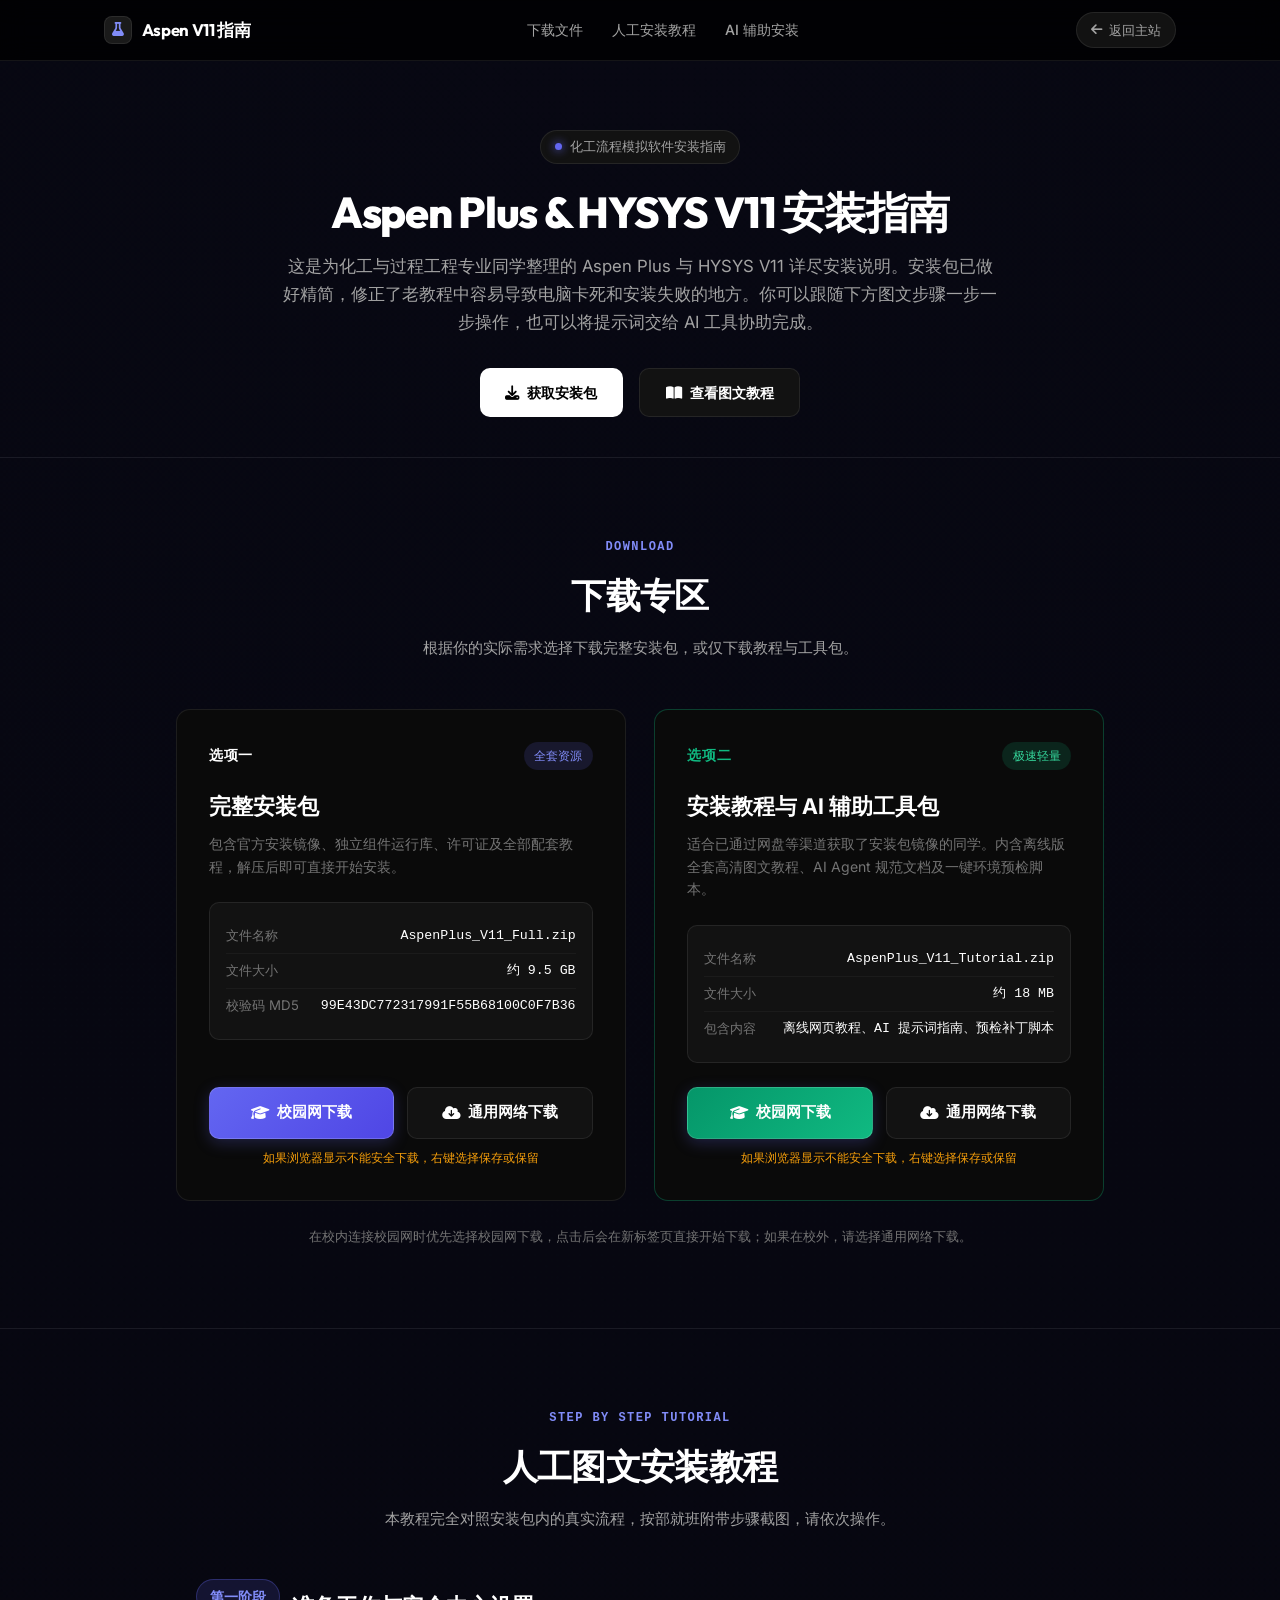
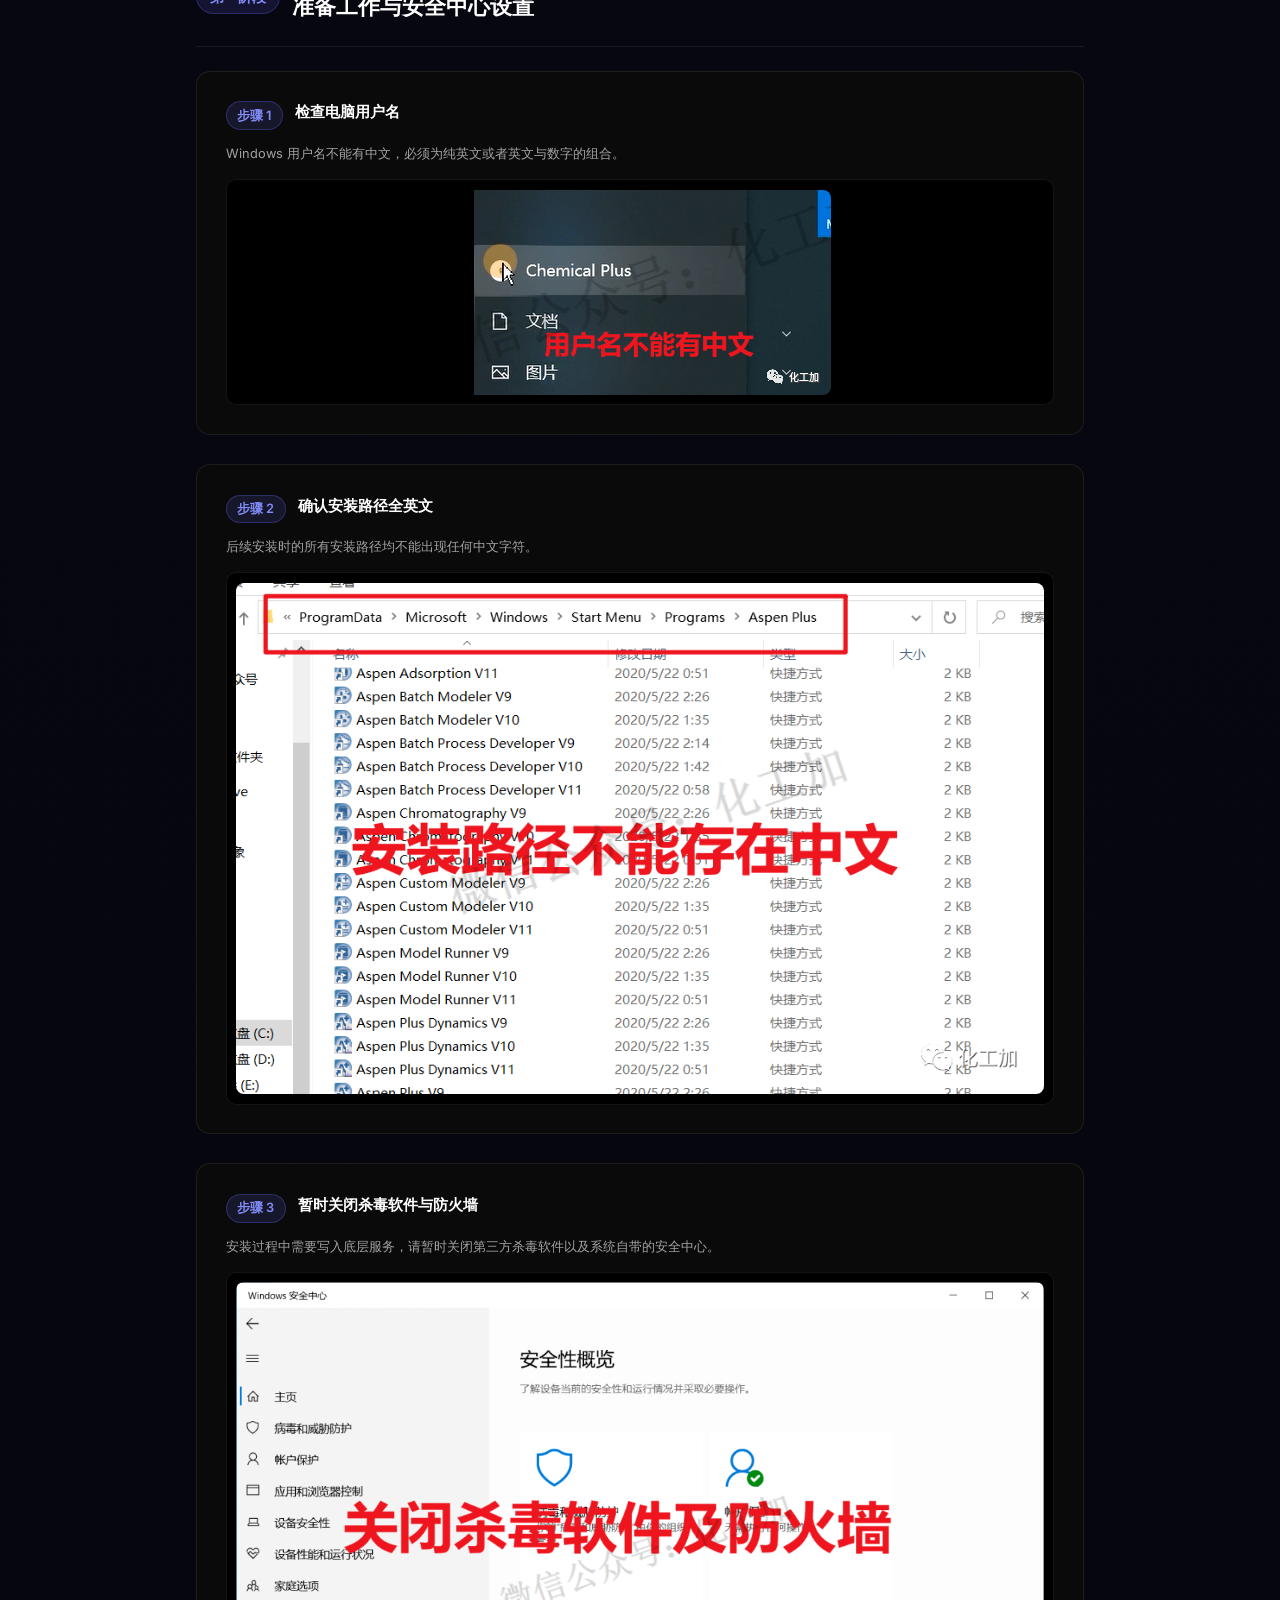
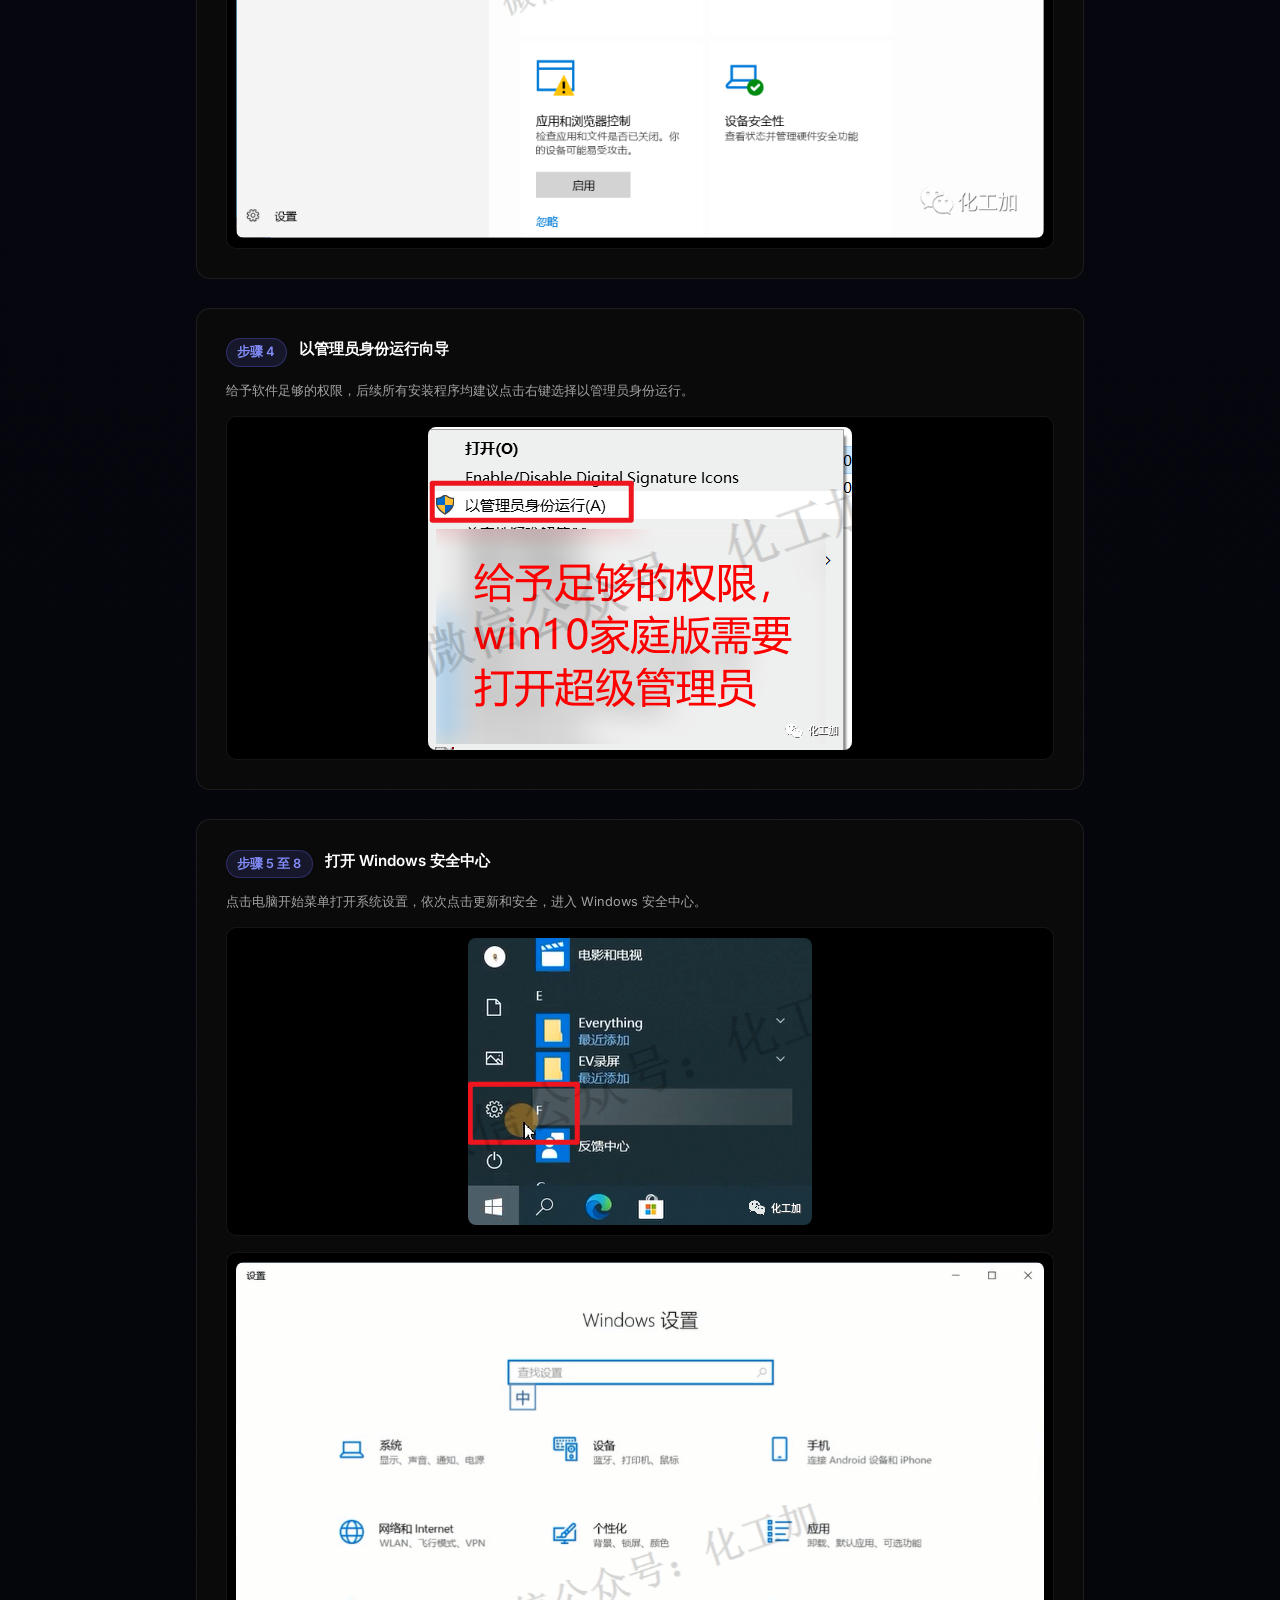
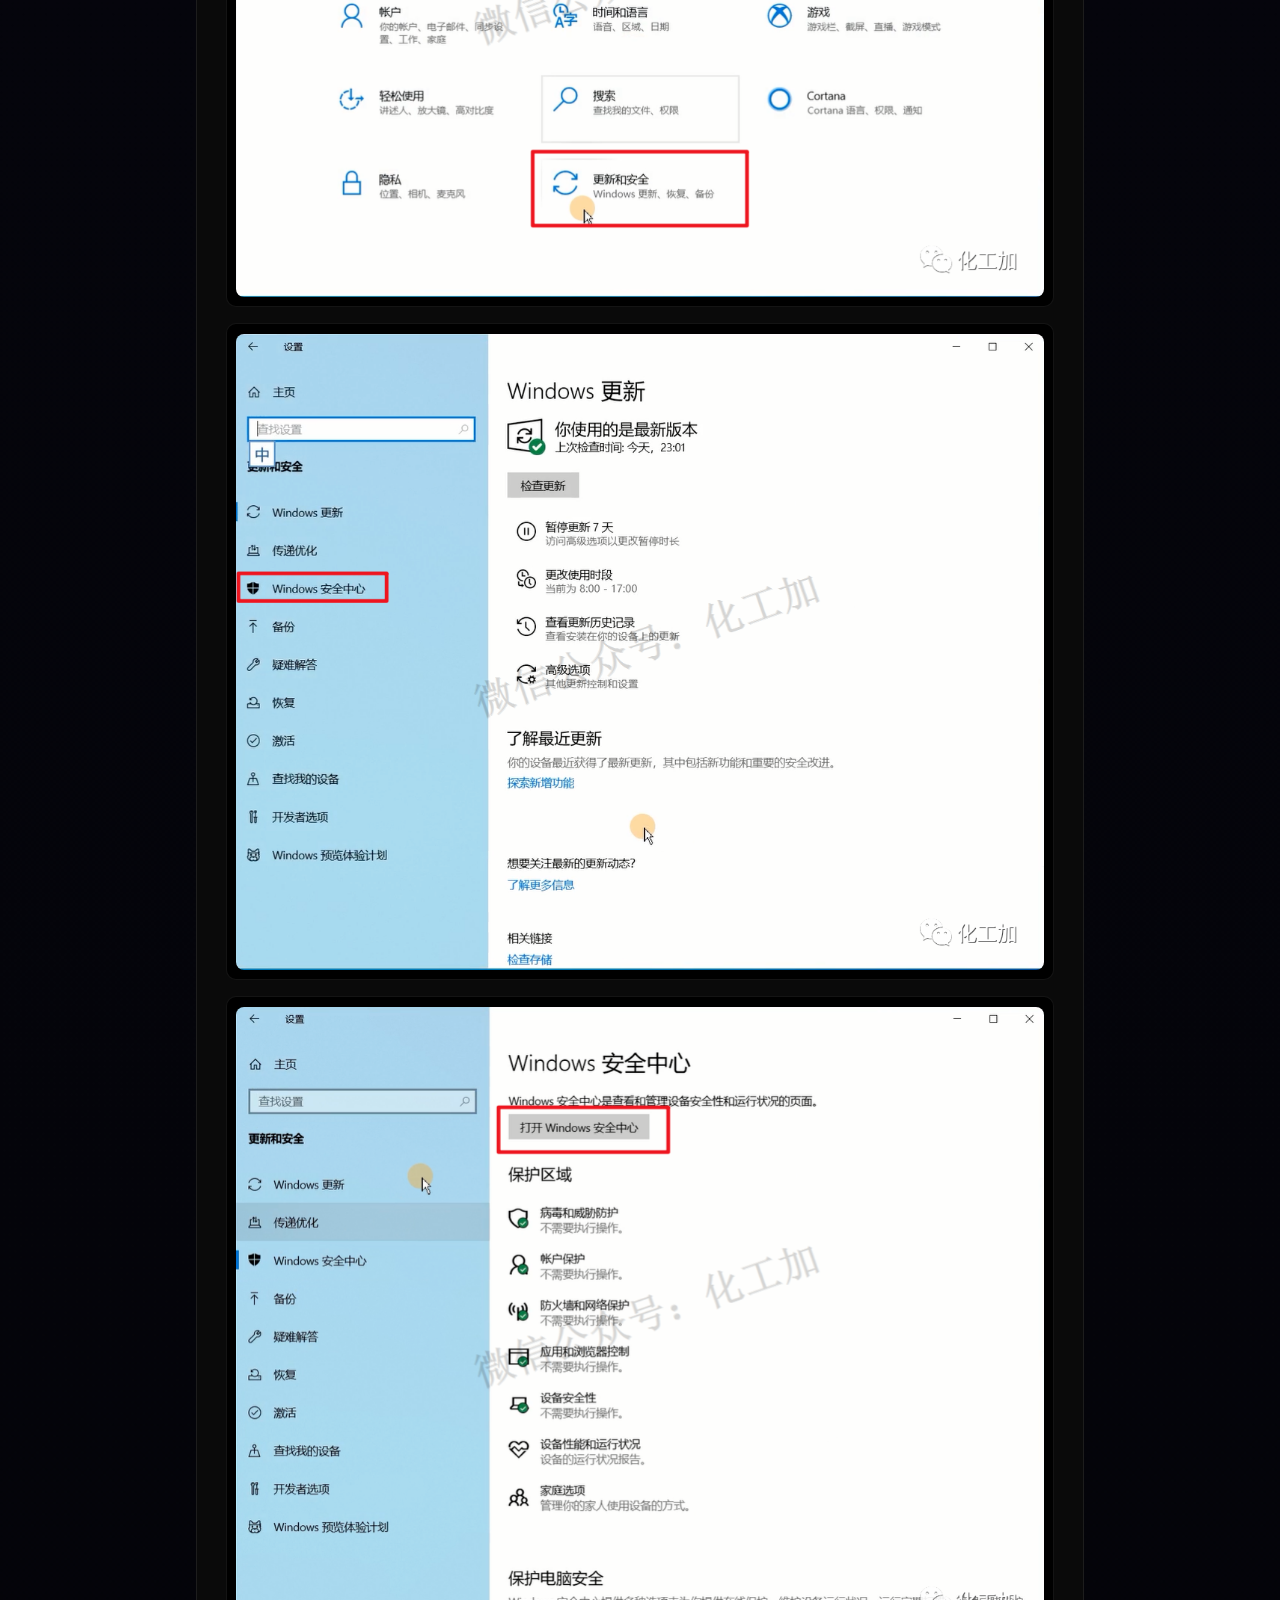
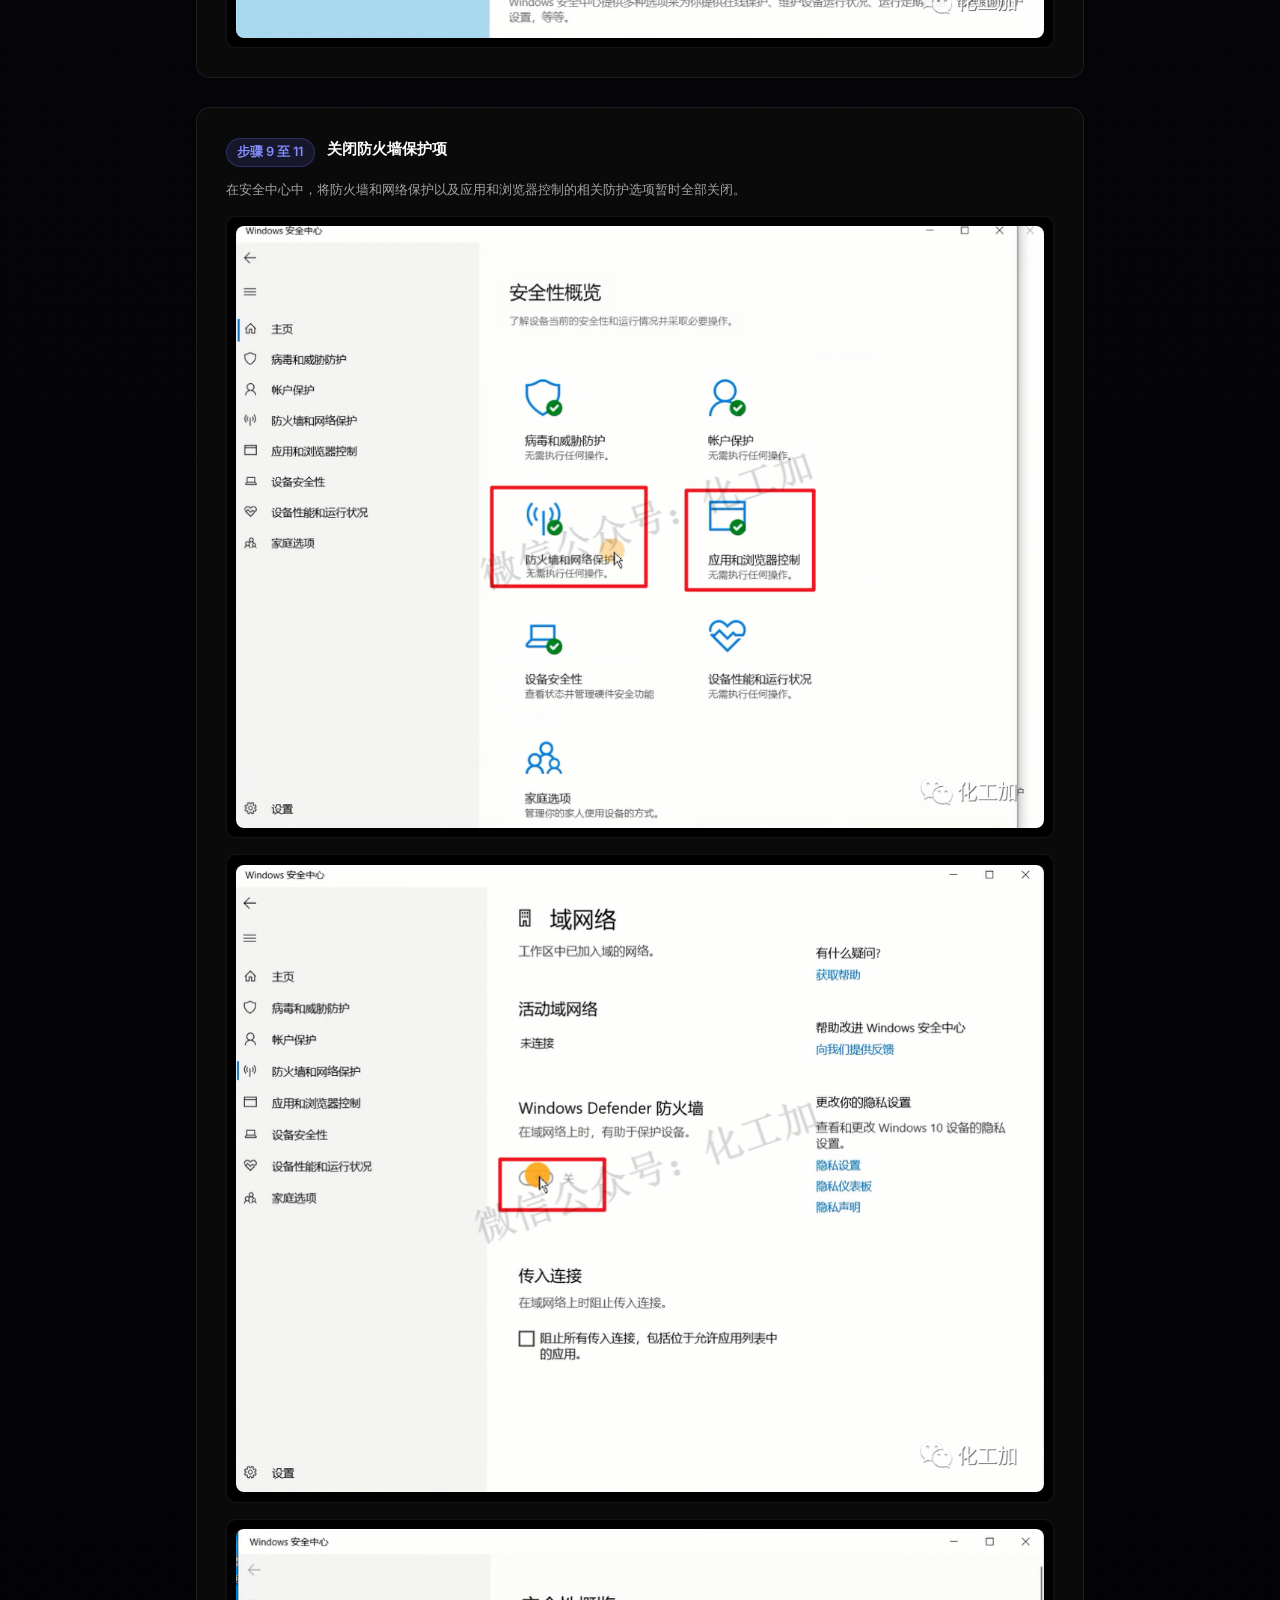
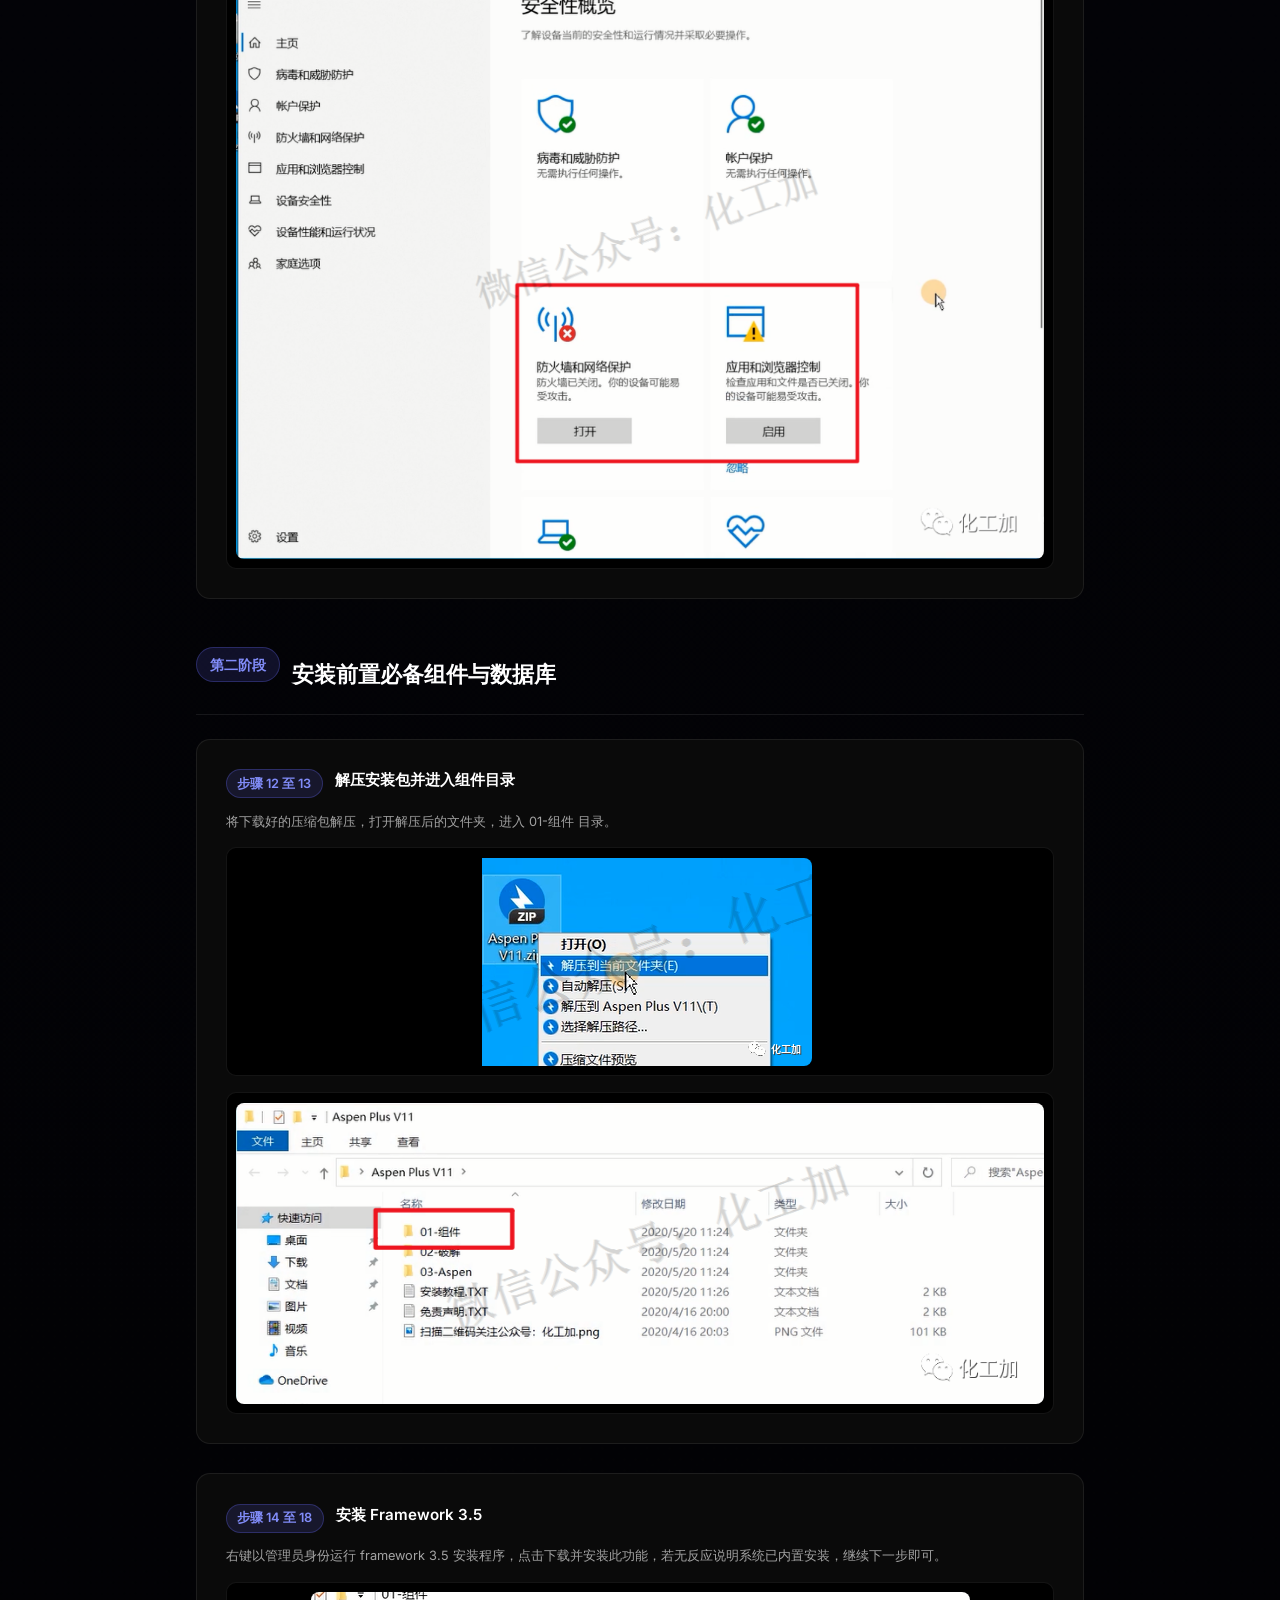
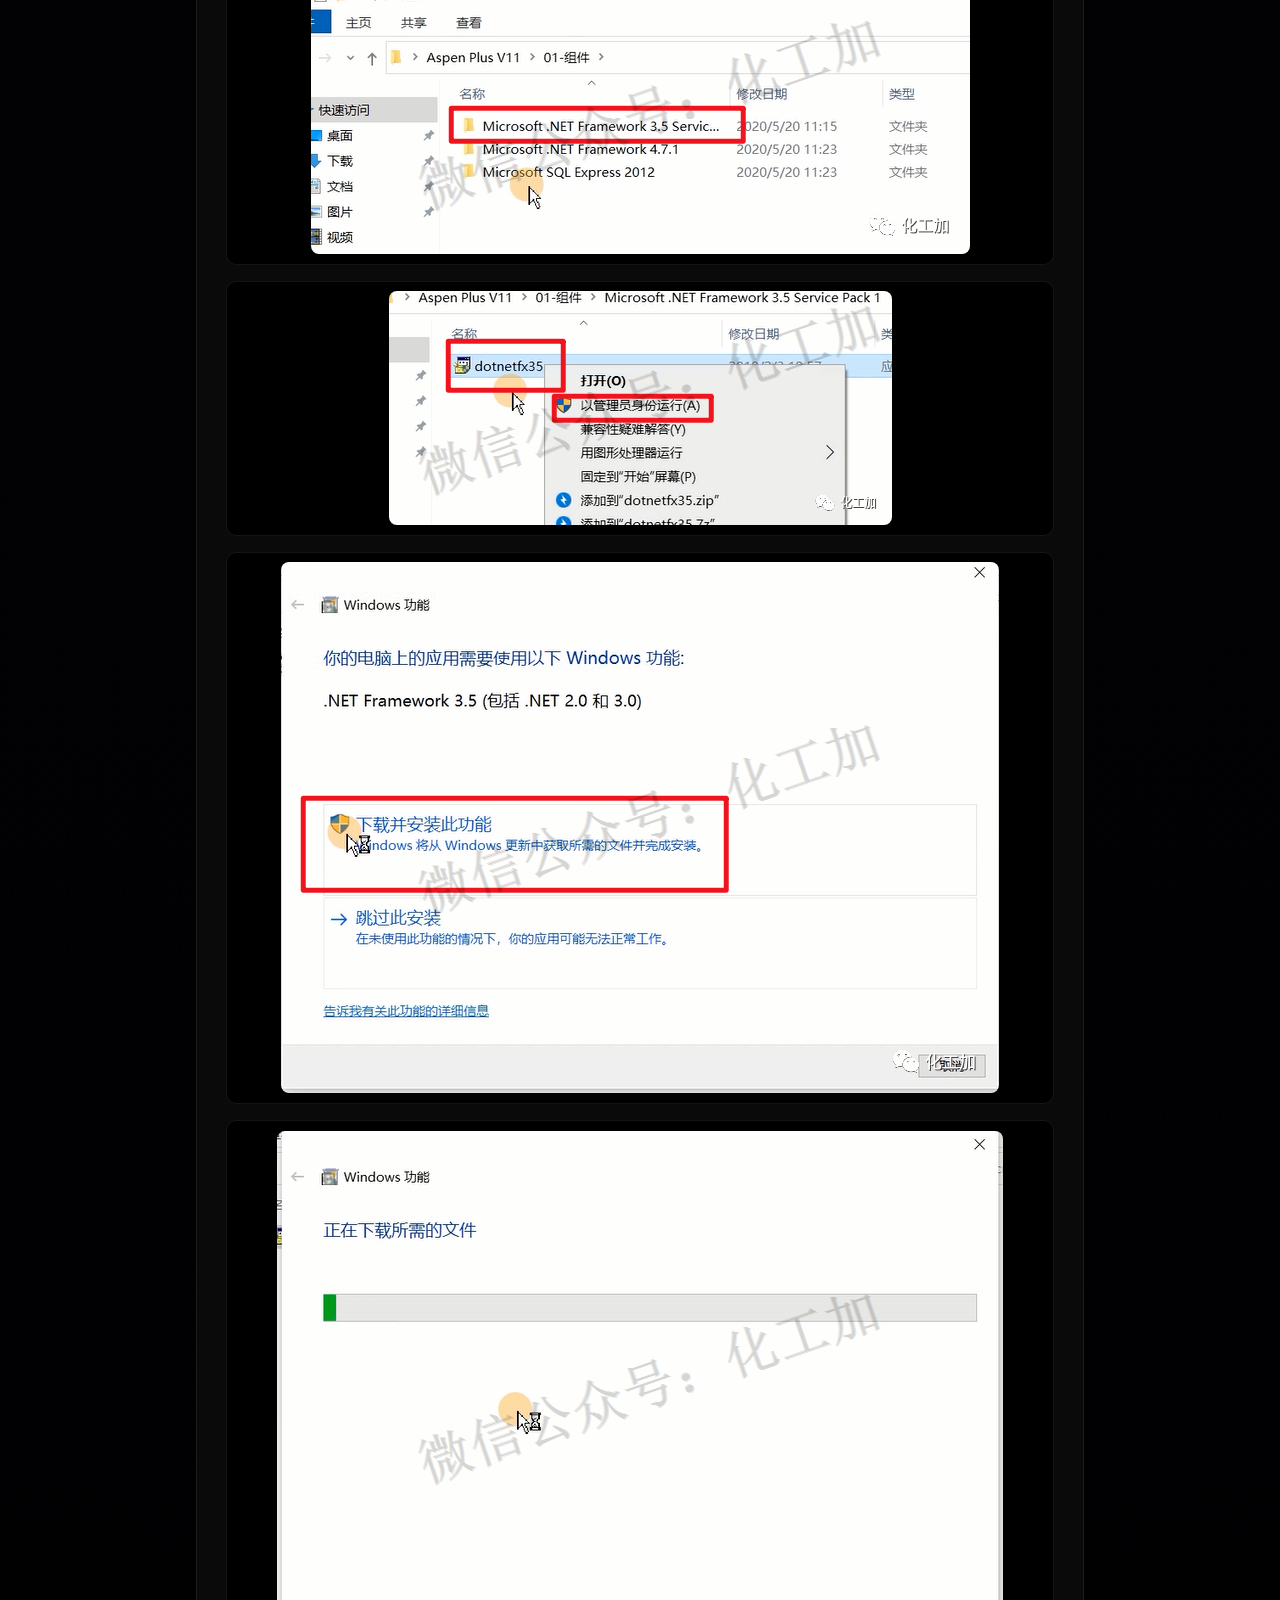
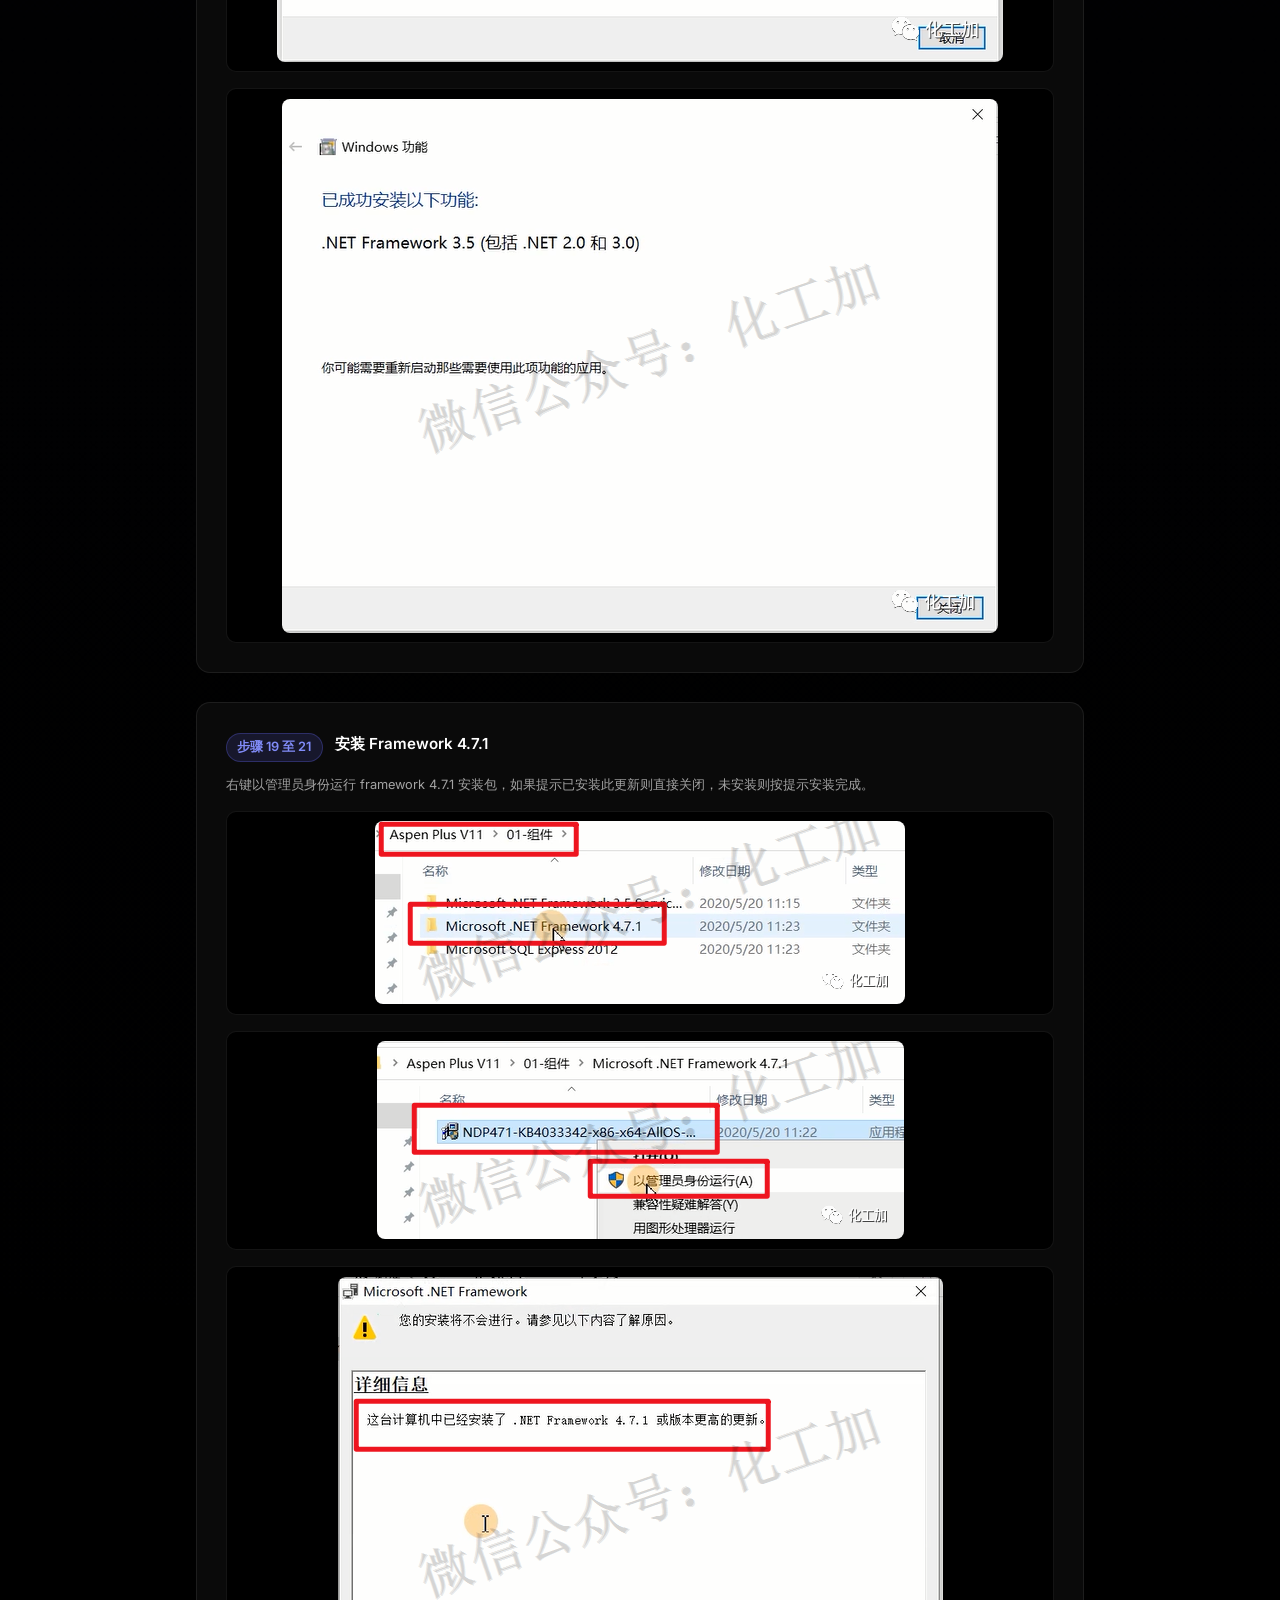
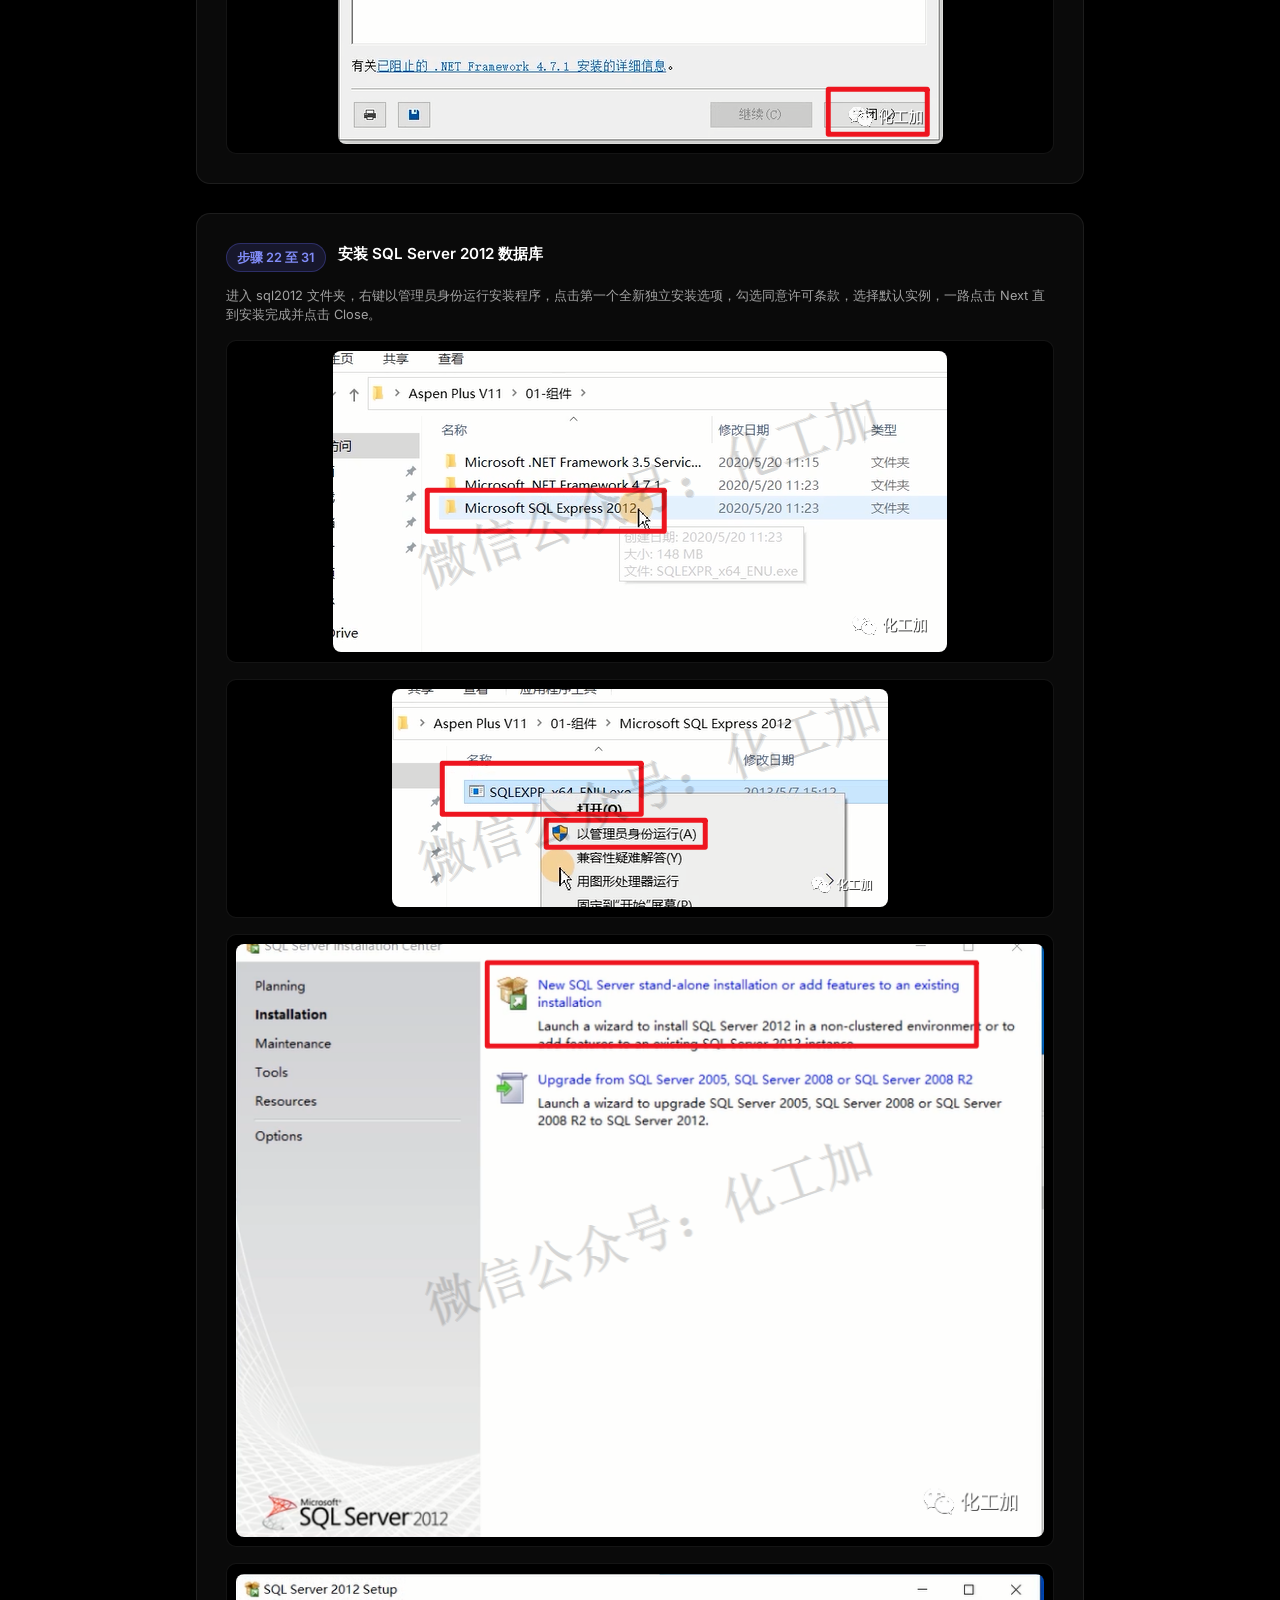
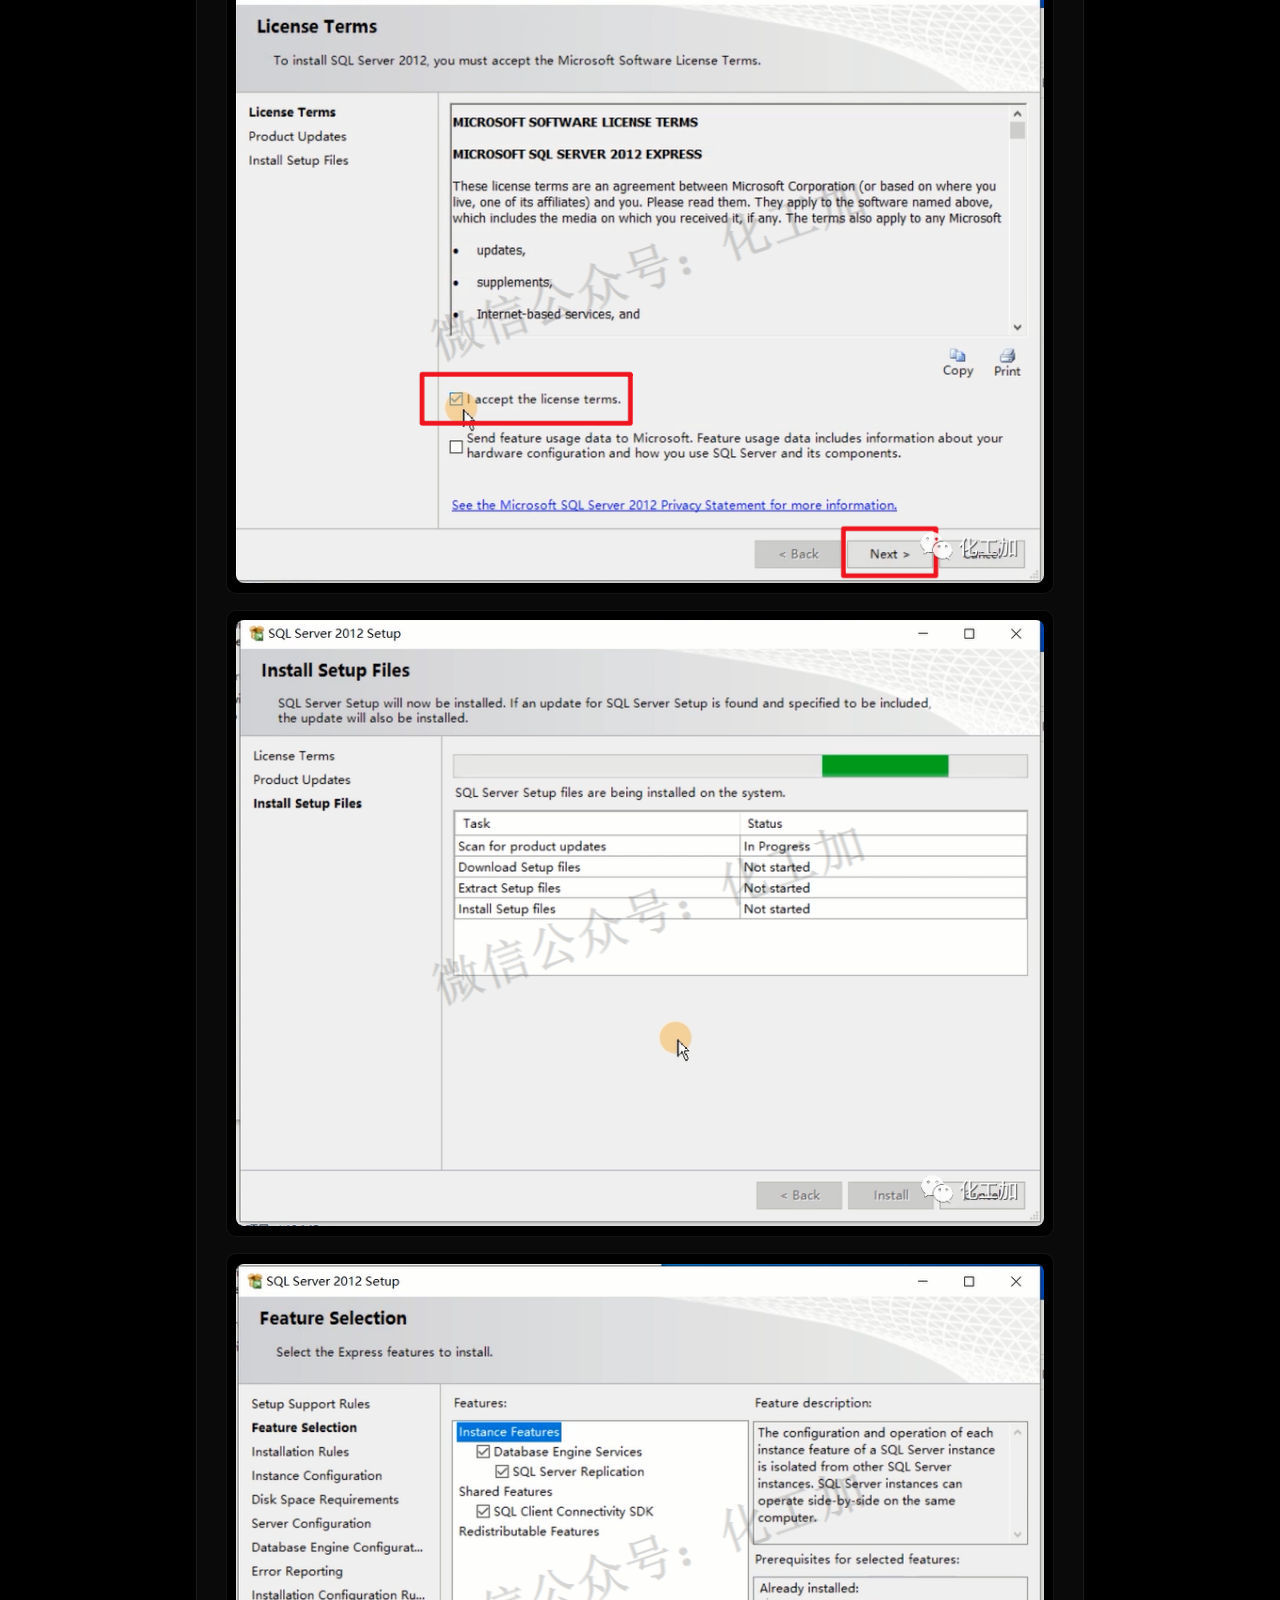
==== commit 39c2aca0: "feat(aspen): add tutorial-only download option (18MB) with campus and global download links" ====
--- a/aspen/index.html
+++ b/aspen/index.html
@@ -86,52 +86,114 @@
 
   <!-- Section 1: Download -->
   <section id="download" class="section">
-    <div class="container" style="max-width: 860px;">
+    <div class="container" style="max-width: 960px;">
       <div class="section-header">
         <div class="subtitle">DOWNLOAD</div>
-        <h2 class="section-title">下载安装包</h2>
-        <p class="section-desc">包含完整的安装组件、许可证文件与说明，解压后即可直接使用。</p>
-      </div>
-
-      <div class="card" style="padding: 2.2rem;">
-        <div class="file-meta-table" style="margin-bottom: 1.8rem;">
-          <div class="file-meta-row">
-            <span class="meta-label">文件名称</span>
-            <span class="meta-val">AspenPlus_V11_Full.zip</span>
-          </div>
-          <div class="file-meta-row">
-            <span class="meta-label">文件大小</span>
-            <span class="meta-val">约 9.5 GB</span>
-          </div>
-          <div class="file-meta-row">
-            <span class="meta-label">校验码 MD5</span>
-            <span class="meta-val">99E43DC772317991F55B68100C0F7B36</span>
-          </div>
-        </div>
-
-        <div style="display: grid; grid-template-columns: 1fr 1fr; gap: 1.2rem;">
+        <h2 class="section-title">下载专区</h2>
+        <p class="section-desc">根据你的实际需求选择下载完整安装包，或仅下载教程与工具包。</p>
+      </div>
+
+      <div style="display: grid; grid-template-columns: repeat(auto-fit, minmax(360px, 1fr)); gap: 1.8rem;">
+        
+        <!-- Card 1: 完整安装包 -->
+        <div class="card" style="padding: 2rem; display: flex; flex-direction: column; justify-content: space-between;">
           <div>
-            <a href="http://10.192.164.117:8080/AspenPlus_V11_Full.zip" target="_blank" rel="noopener noreferrer" class="btn-accent" style="justify-content: center; text-align: center; width: 100%; box-sizing: border-box; padding: 1rem;">
-              <i class="fa-solid fa-graduation-cap"></i> 校园网下载
-            </a>
-            <div style="font-size: 0.82rem; color: #f59e0b; margin-top: 0.6rem; text-align: center; line-height: 1.5;">
+            <div style="display: flex; align-items: center; justify-content: space-between; margin-bottom: 1.2rem;">
+              <span style="font-size: 0.85rem; font-weight: 600; color: var(--primary); text-transform: uppercase; letter-spacing: 0.05em;">选项一</span>
+              <span style="background: rgba(99, 102, 241, 0.15); color: #818cf8; font-size: 0.78rem; padding: 0.25rem 0.65rem; border-radius: 9999px; font-weight: 500;">全套资源</span>
+            </div>
+            <h3 style="font-size: 1.35rem; font-weight: 700; margin-bottom: 0.6rem; color: #fff;">完整安装包</h3>
+            <p style="font-size: 0.88rem; color: var(--text-muted); line-height: 1.6; margin-bottom: 1.5rem;">
+              包含官方安装镜像、独立组件运行库、许可证及全部配套教程，解压后即可直接开始安装。
+            </p>
+
+            <div class="file-meta-table" style="margin-bottom: 1.5rem;">
+              <div class="file-meta-row">
+                <span class="meta-label">文件名称</span>
+                <span class="meta-val">AspenPlus_V11_Full.zip</span>
+              </div>
+              <div class="file-meta-row">
+                <span class="meta-label">文件大小</span>
+                <span class="meta-val">约 9.5 GB</span>
+              </div>
+              <div class="file-meta-row">
+                <span class="meta-label">校验码 MD5</span>
+                <span class="meta-val">99E43DC772317991F55B68100C0F7B36</span>
+              </div>
+            </div>
+          </div>
+
+          <div>
+            <div style="display: grid; grid-template-columns: 1fr 1fr; gap: 0.8rem;">
+              <div>
+                <a href="http://10.192.164.117:8080/AspenPlus_V11_Full.zip" target="_blank" rel="noopener noreferrer" class="btn-accent" style="justify-content: center; text-align: center; width: 100%; box-sizing: border-box; padding: 0.85rem 0.5rem; font-size: 0.92rem;">
+                  <i class="fa-solid fa-graduation-cap"></i> 校园网下载
+                </a>
+              </div>
+              <div>
+                <a href="https://download.hnnilovey.me/AspenPlus_V11_Full.zip" class="btn-secondary" style="justify-content: center; text-align: center; width: 100%; box-sizing: border-box; padding: 0.85rem 0.5rem; font-size: 0.92rem;">
+                  <i class="fa-solid fa-cloud-arrow-down"></i> 通用网络下载
+                </a>
+              </div>
+            </div>
+            <div style="font-size: 0.78rem; color: #f59e0b; margin-top: 0.6rem; text-align: center; line-height: 1.5;">
               如果浏览器显示不能安全下载，右键选择保存或保留
             </div>
           </div>
+        </div>
+
+        <!-- Card 2: 仅下载教程与工具包 -->
+        <div class="card" style="padding: 2rem; display: flex; flex-direction: column; justify-content: space-between; border-color: rgba(16, 185, 129, 0.3);">
           <div>
-            <a href="https://download.hnnilovey.me/AspenPlus_V11_Full.zip" class="btn-secondary" style="justify-content: center; text-align: center; width: 100%; box-sizing: border-box; padding: 1rem;">
-              <i class="fa-solid fa-cloud-arrow-down"></i> 通用网络下载
-            </a>
-            <div style="font-size: 0.82rem; color: var(--text-muted); margin-top: 0.6rem; text-align: center; line-height: 1.5;">
-              适合校外网络或校园网连接不畅时使用
-            </div>
-          </div>
-        </div>
-
-        <p style="margin-top: 1.6rem; margin-bottom: 0; font-size: 0.84rem; color: var(--text-muted); line-height: 1.6; text-align: center;">
-          说明：在校内连接校园网时优先选择校园网下载，点击后会在新标签页直接开始下载；如果在校外，请选择通用网络下载。
-        </p>
-      </div>
+            <div style="display: flex; align-items: center; justify-content: space-between; margin-bottom: 1.2rem;">
+              <span style="font-size: 0.85rem; font-weight: 600; color: #10b981; text-transform: uppercase; letter-spacing: 0.05em;">选项二</span>
+              <span style="background: rgba(16, 185, 129, 0.15); color: #34d399; font-size: 0.78rem; padding: 0.25rem 0.65rem; border-radius: 9999px; font-weight: 500;">极速轻量</span>
+            </div>
+            <h3 style="font-size: 1.35rem; font-weight: 700; margin-bottom: 0.6rem; color: #fff;">安装教程与 AI 辅助工具包</h3>
+            <p style="font-size: 0.88rem; color: var(--text-muted); line-height: 1.6; margin-bottom: 1.5rem;">
+              适合已通过网盘等渠道获取了安装包镜像的同学。内含离线版全套高清图文教程、AI Agent 规范文档及一键环境预检脚本。
+            </p>
+
+            <div class="file-meta-table" style="margin-bottom: 1.5rem;">
+              <div class="file-meta-row">
+                <span class="meta-label">文件名称</span>
+                <span class="meta-val">AspenPlus_V11_Tutorial.zip</span>
+              </div>
+              <div class="file-meta-row">
+                <span class="meta-label">文件大小</span>
+                <span class="meta-val">约 18 MB</span>
+              </div>
+              <div class="file-meta-row">
+                <span class="meta-label">包含内容</span>
+                <span class="meta-val">离线网页教程、AI 提示词指南、预检补丁脚本</span>
+              </div>
+            </div>
+          </div>
+
+          <div>
+            <div style="display: grid; grid-template-columns: 1fr 1fr; gap: 0.8rem;">
+              <div>
+                <a href="http://10.192.164.117:8080/AspenPlus_V11_Tutorial.zip" target="_blank" rel="noopener noreferrer" class="btn-accent" style="justify-content: center; text-align: center; width: 100%; box-sizing: border-box; padding: 0.85rem 0.5rem; font-size: 0.92rem; background: linear-gradient(135deg, #059669, #10b981);">
+                  <i class="fa-solid fa-graduation-cap"></i> 校园网下载
+                </a>
+              </div>
+              <div>
+                <a href="https://download.hnnilovey.me/AspenPlus_V11_Tutorial.zip" class="btn-secondary" style="justify-content: center; text-align: center; width: 100%; box-sizing: border-box; padding: 0.85rem 0.5rem; font-size: 0.92rem;">
+                  <i class="fa-solid fa-cloud-arrow-down"></i> 通用网络下载
+                </a>
+              </div>
+            </div>
+            <div style="font-size: 0.78rem; color: #f59e0b; margin-top: 0.6rem; text-align: center; line-height: 1.5;">
+              如果浏览器显示不能安全下载，右键选择保存或保留
+            </div>
+          </div>
+        </div>
+
+      </div>
+
+      <p style="margin-top: 1.6rem; margin-bottom: 0; font-size: 0.84rem; color: var(--text-muted); line-height: 1.6; text-align: center;">
+        在校内连接校园网时优先选择校园网下载，点击后会在新标签页直接开始下载；如果在校外，请选择通用网络下载。
+      </p>
     </div>
   </section>
 
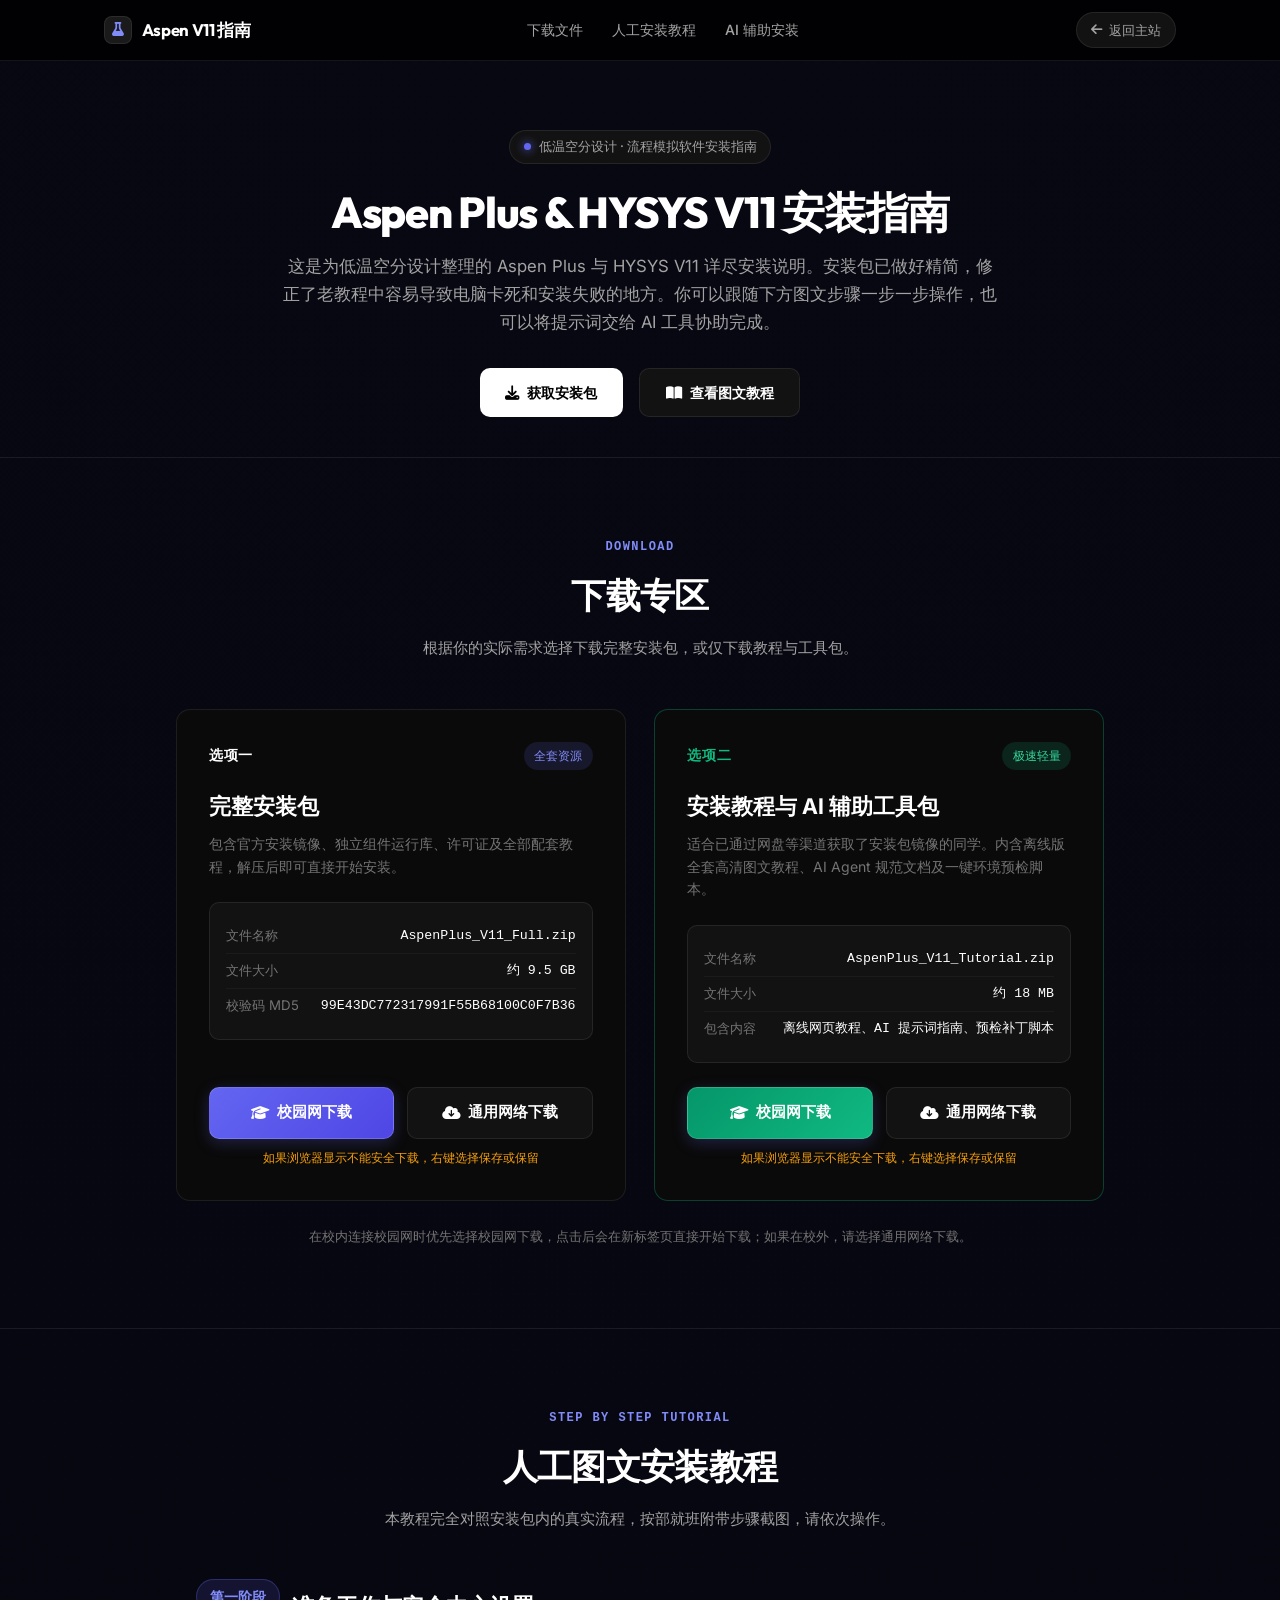
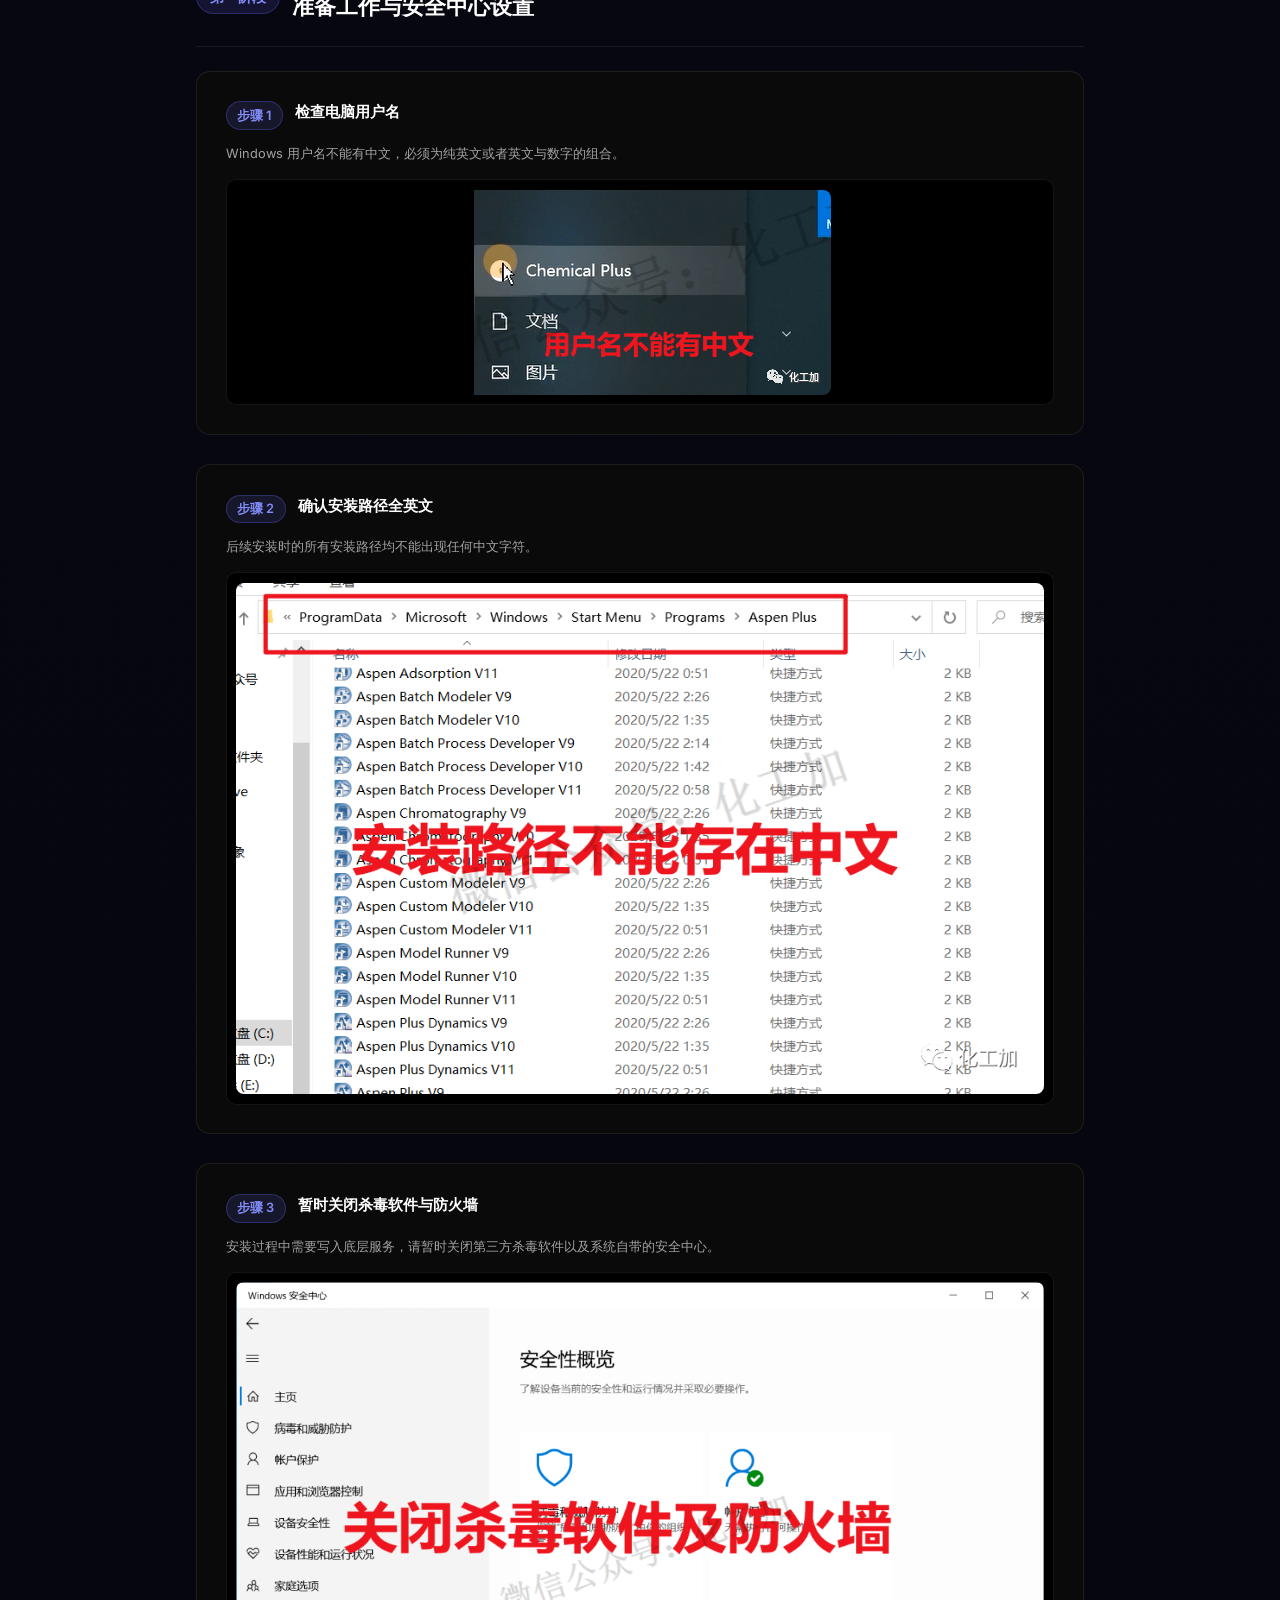
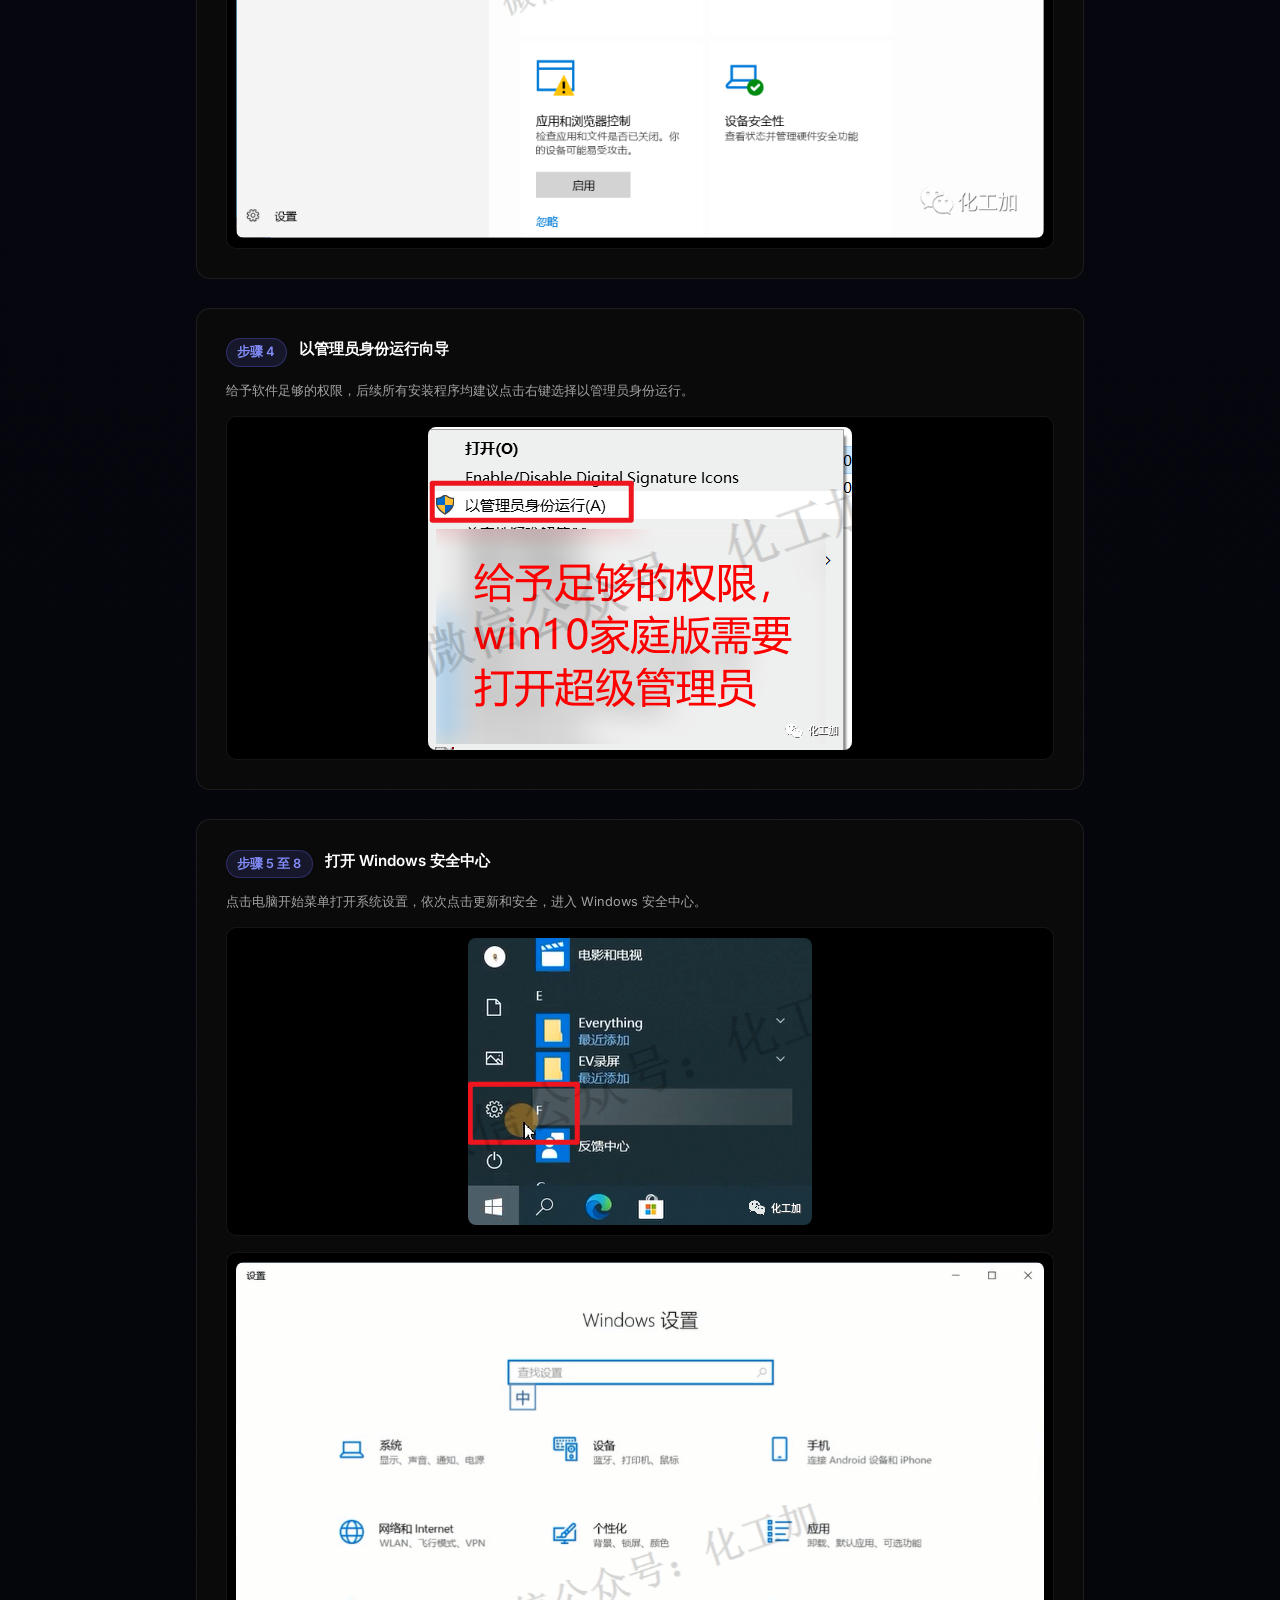
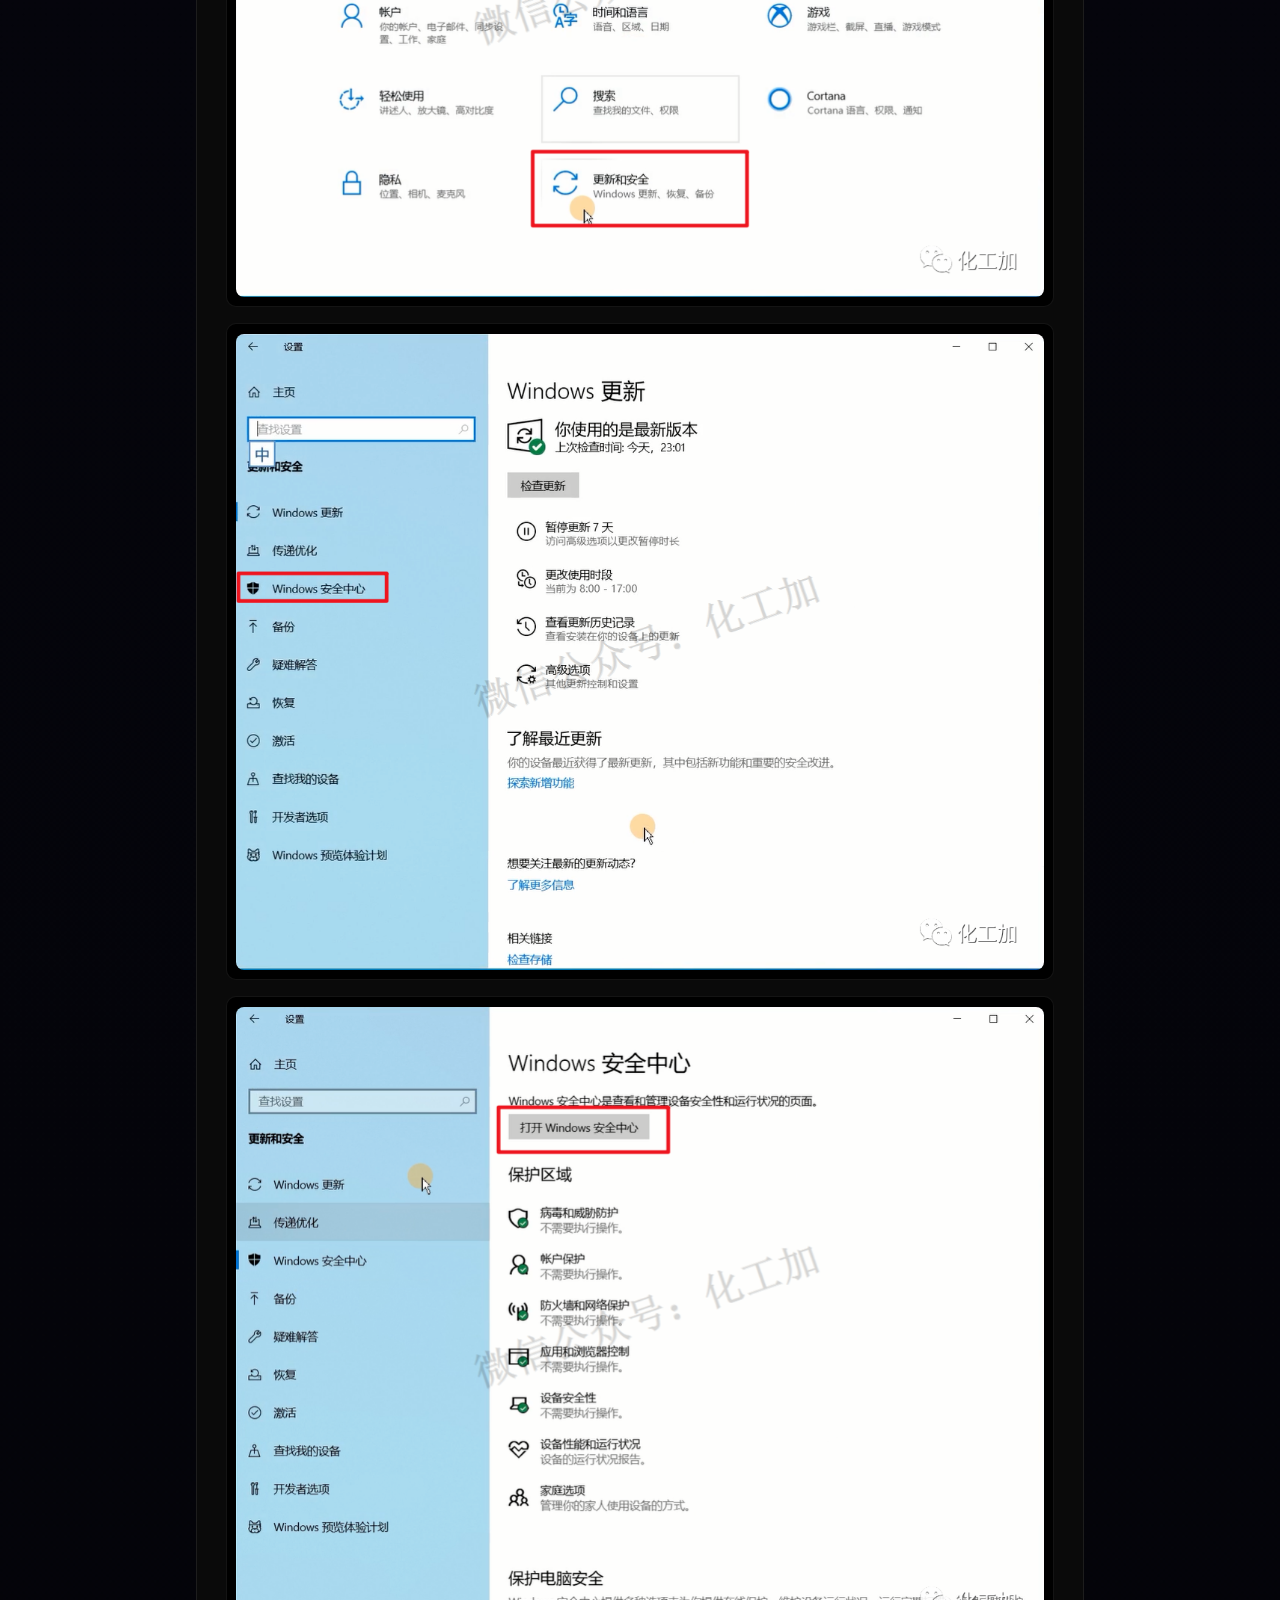
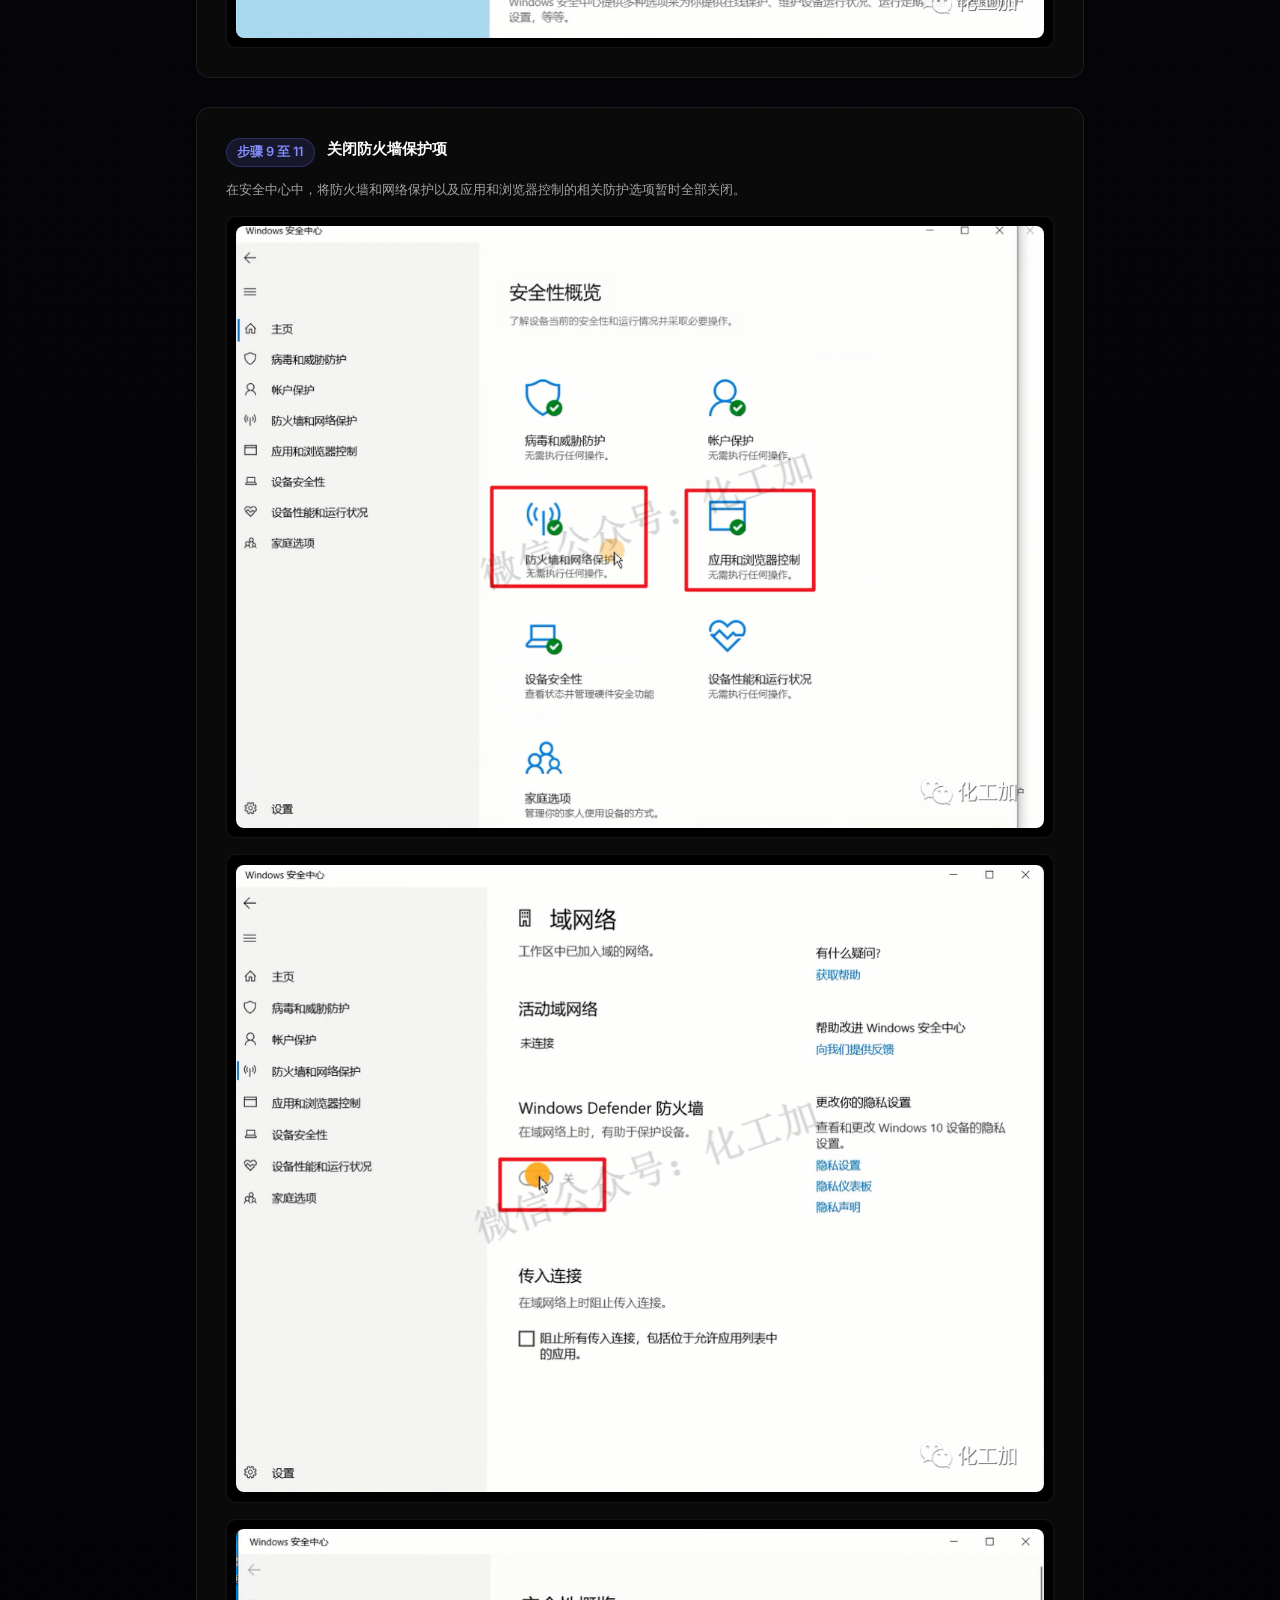
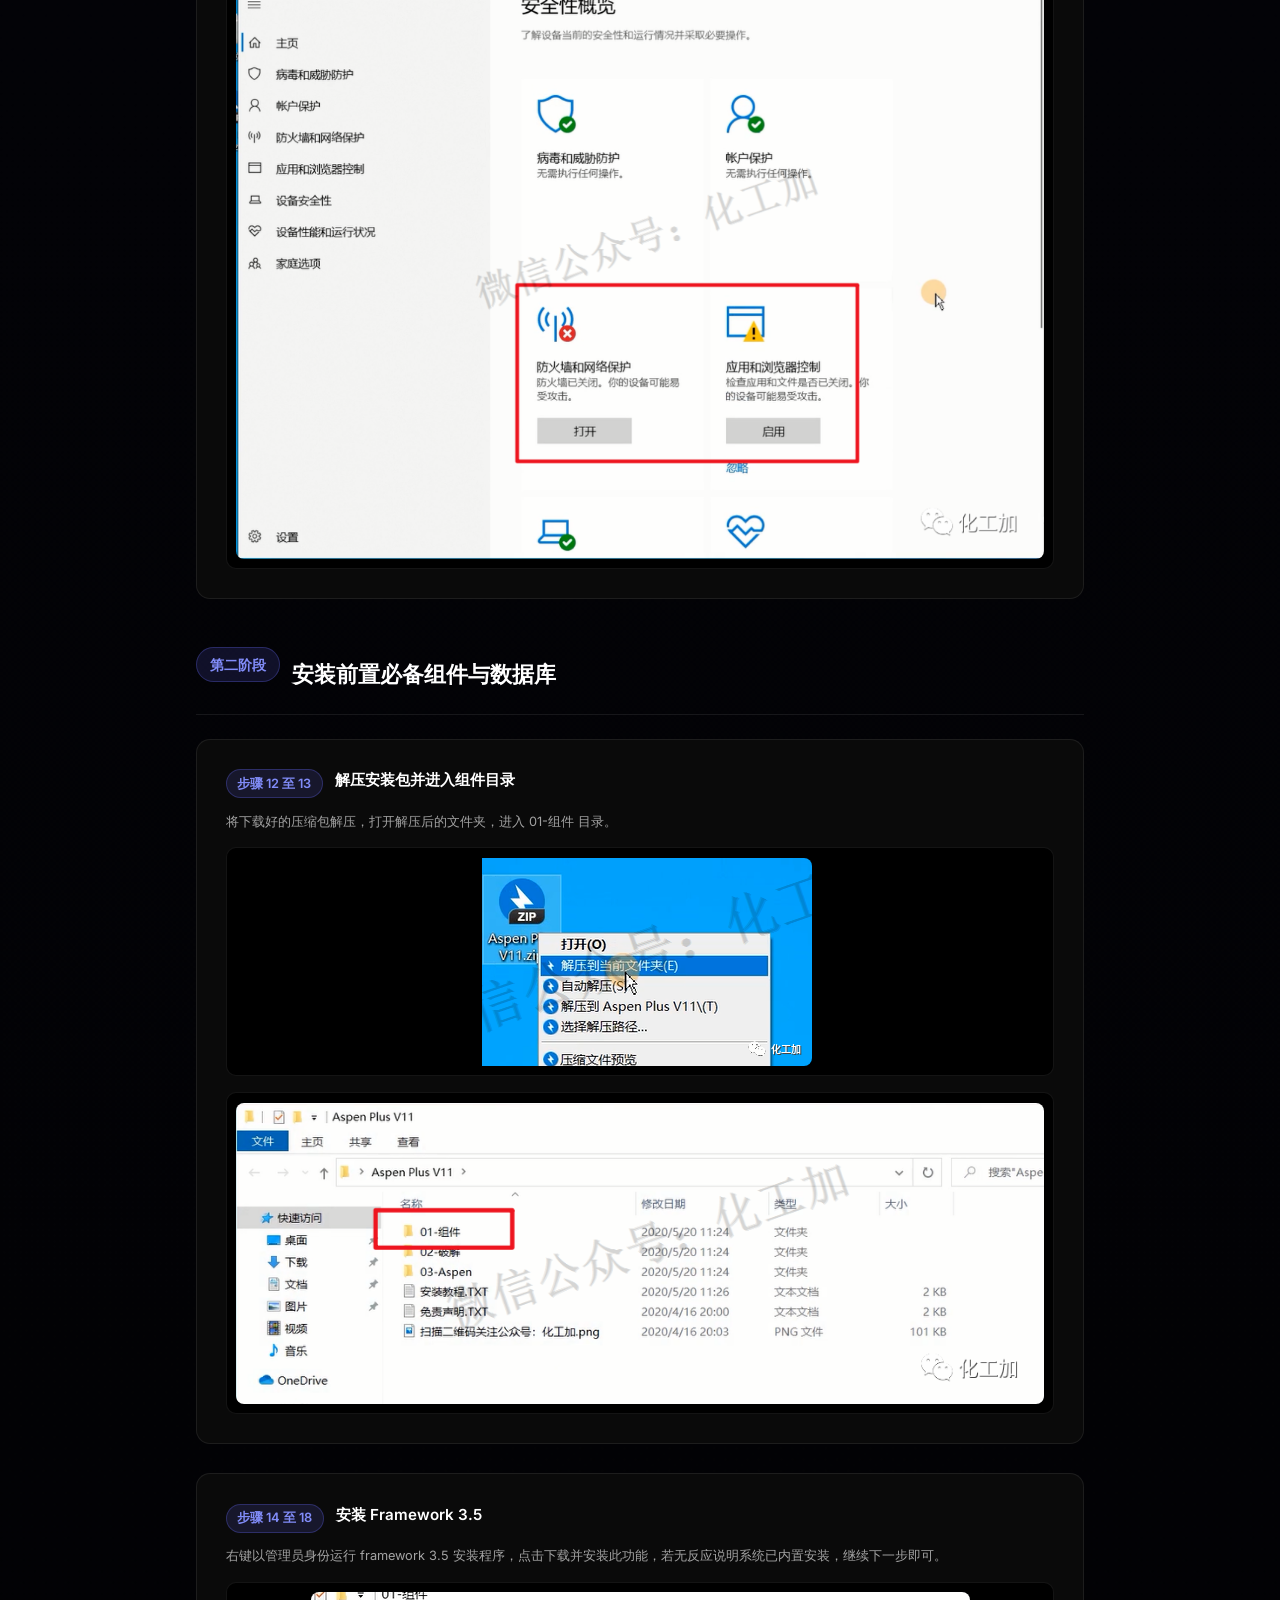
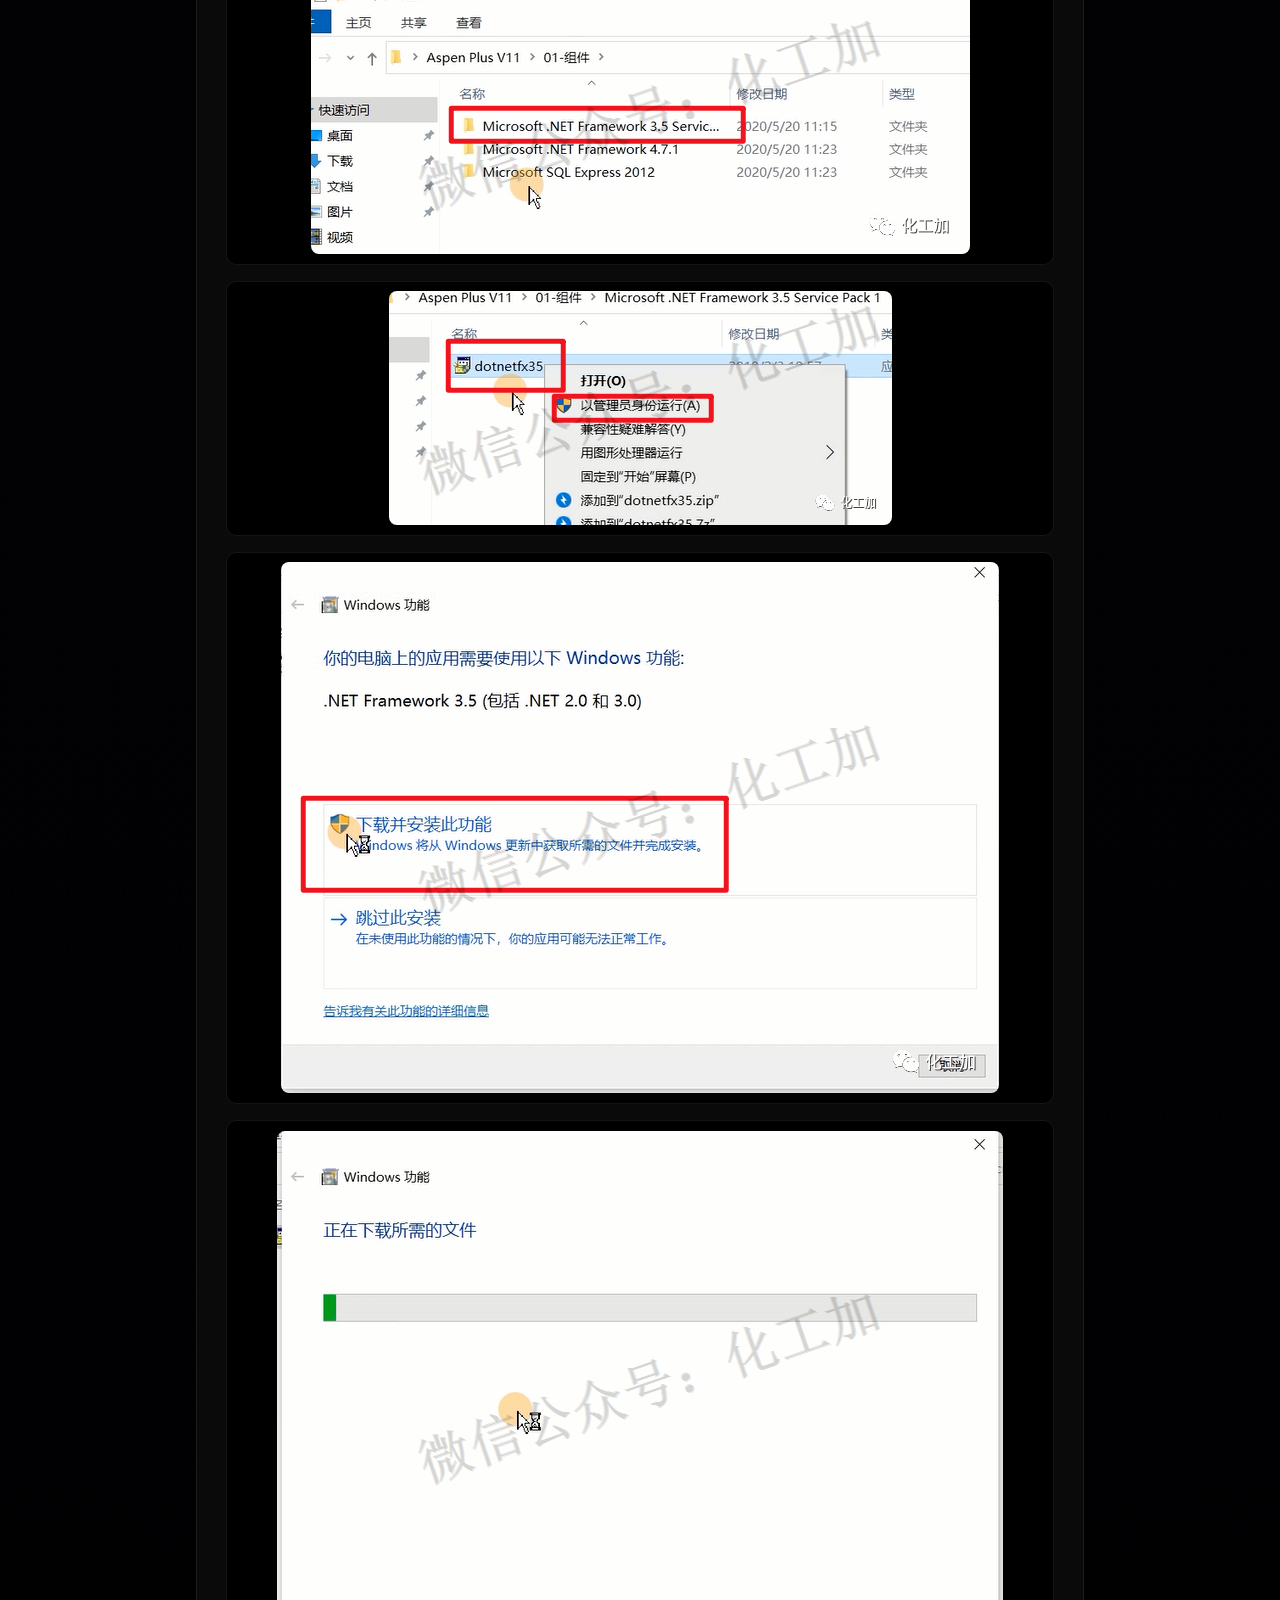
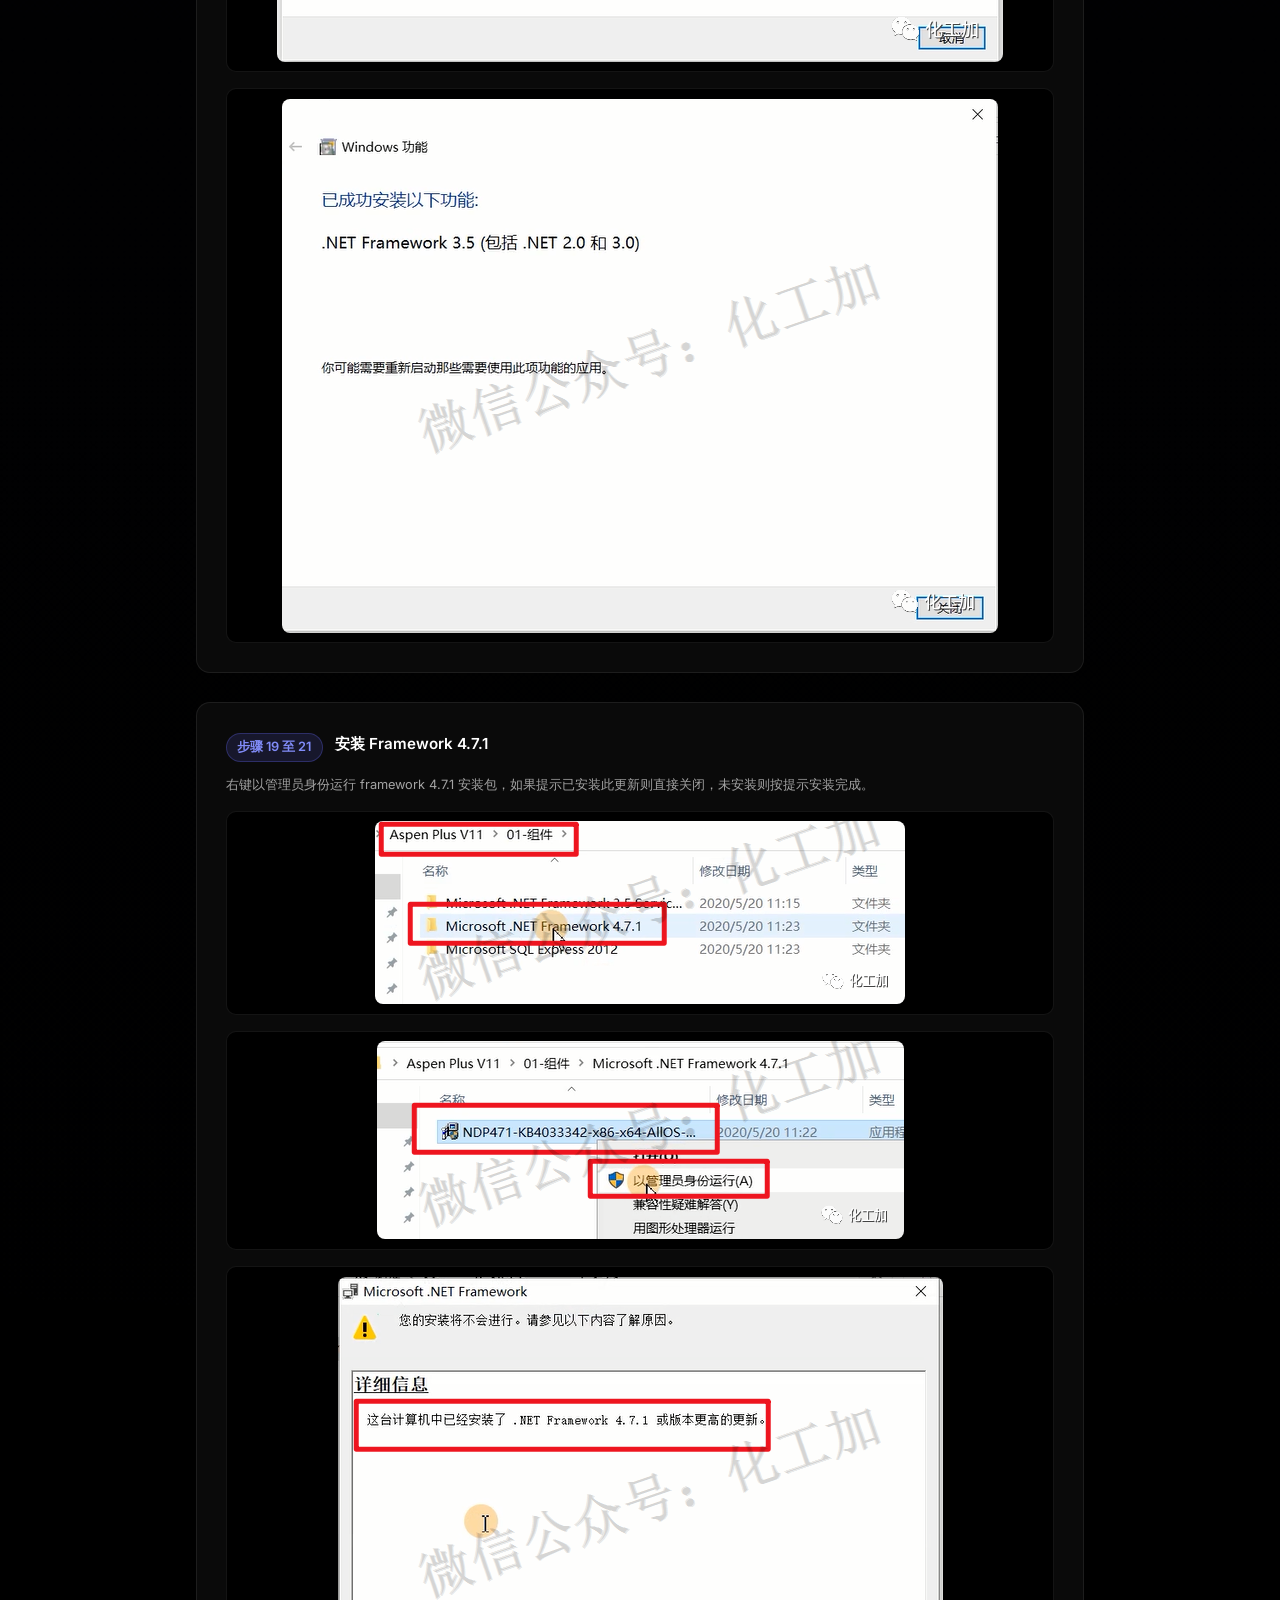
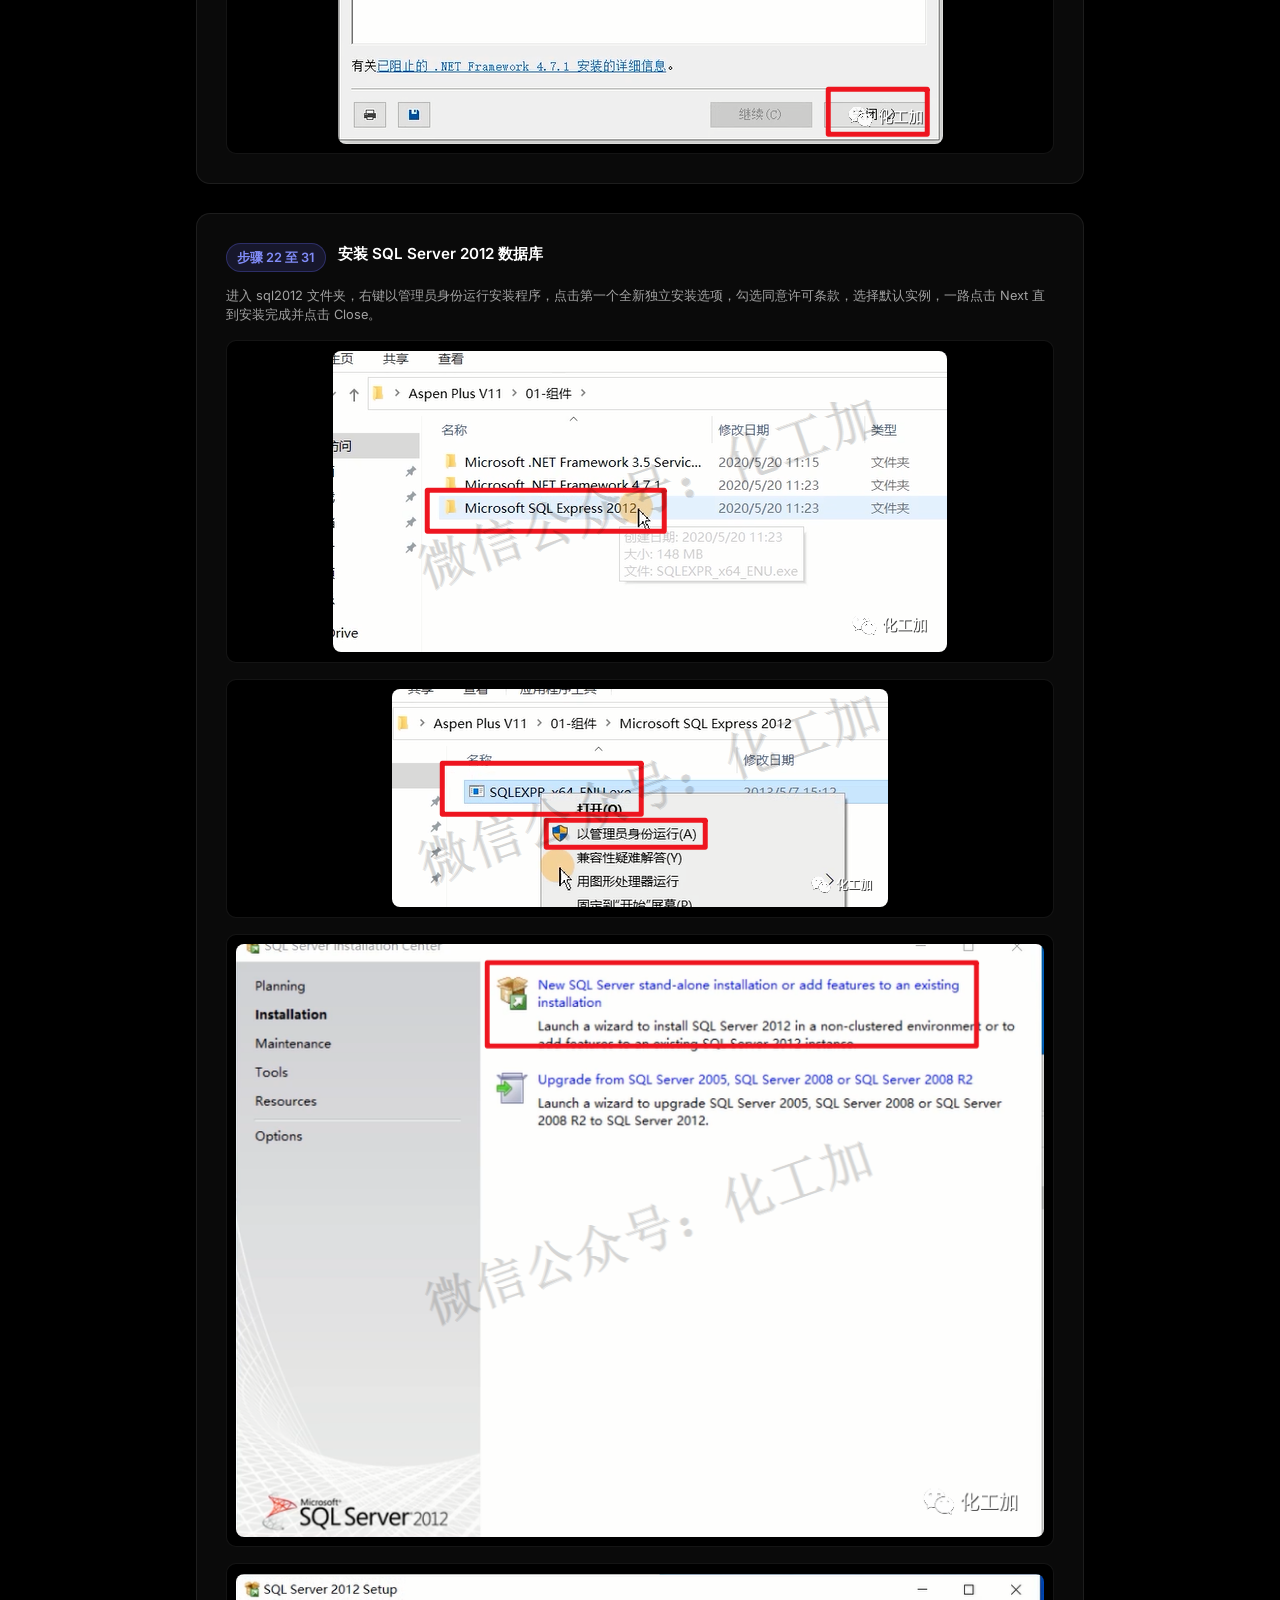
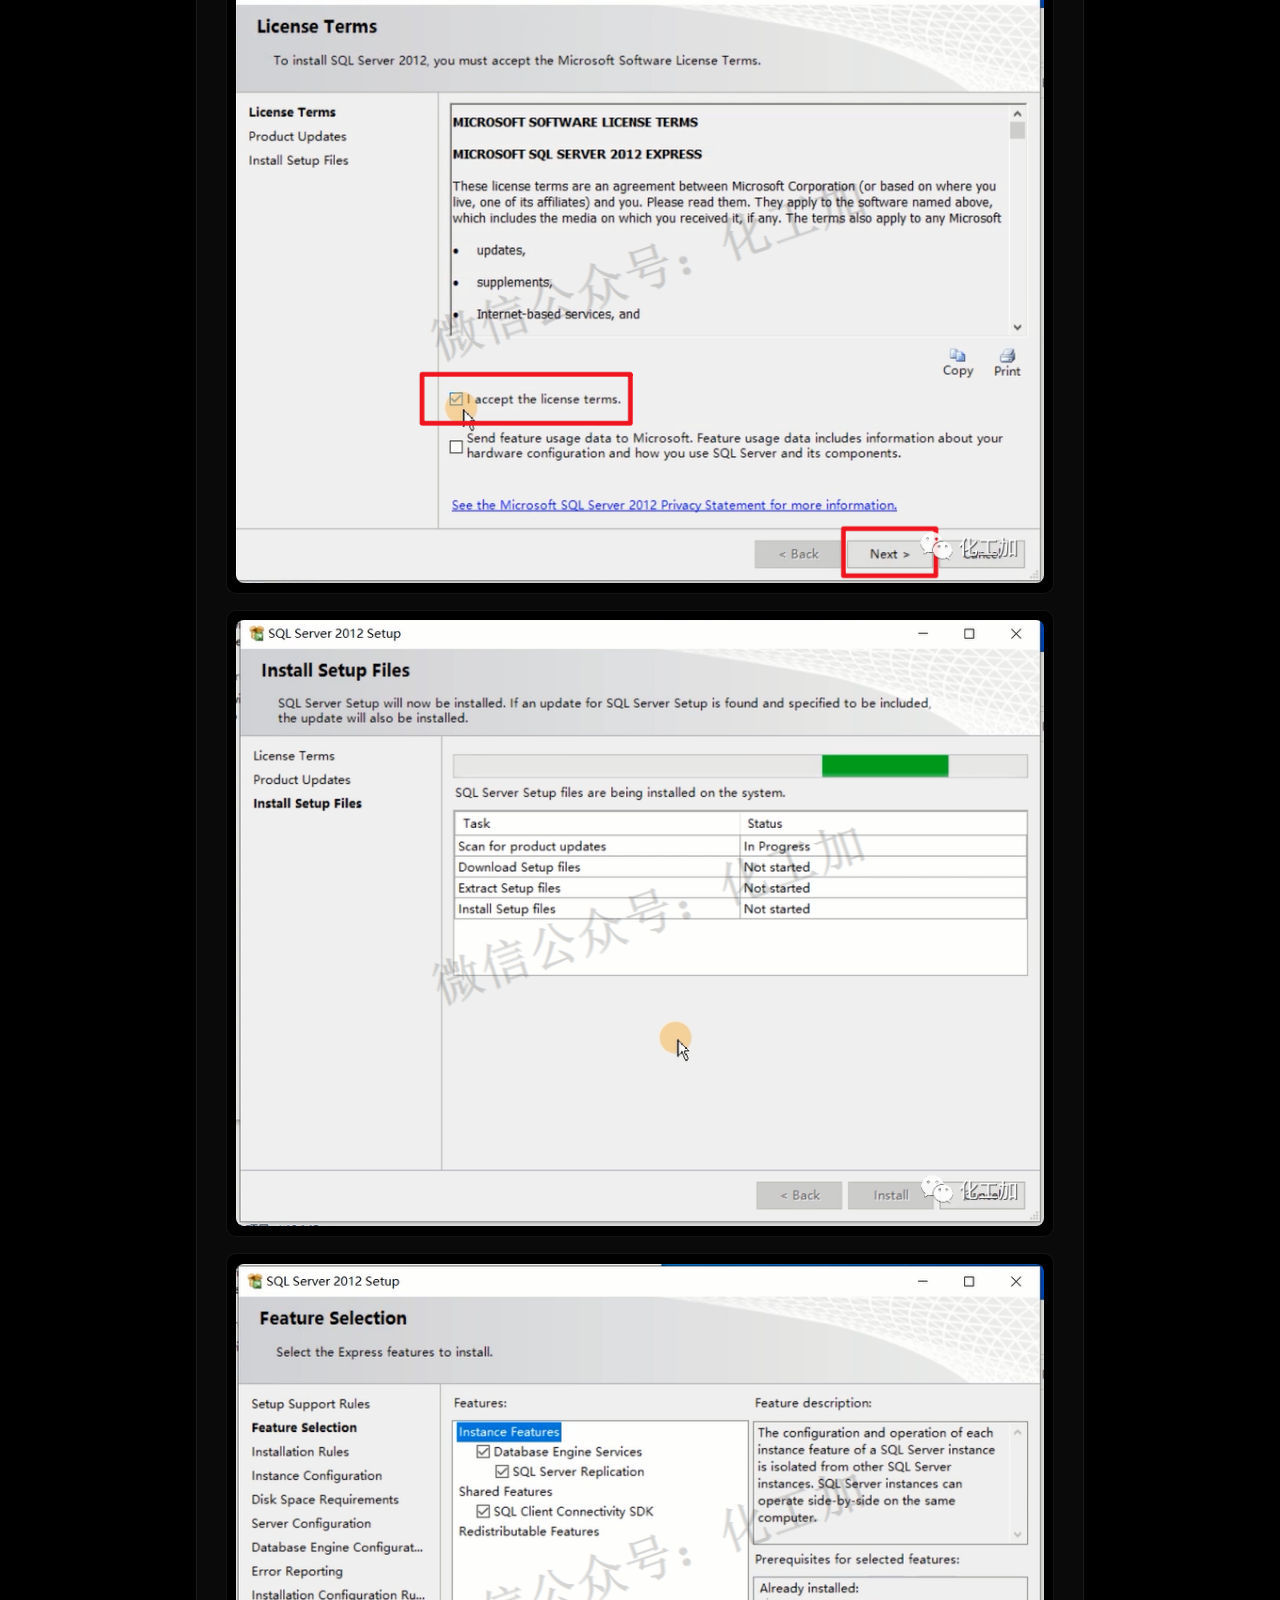
==== commit 5d9b9328: "fix(copy): update domain context from chemical engineering to cryogenic air separation design" ====
--- a/aspen/index.html
+++ b/aspen/index.html
@@ -4,7 +4,7 @@
   <meta charset="UTF-8">
   <meta name="viewport" content="width=device-width, initial-scale=1.0">
   <title>Aspen Plus 与 HYSYS V11 安装指南与下载</title>
-  <meta name="description" content="面向化工与热工专业学生的 Aspen Plus 与 HYSYS V11 安装说明，包含完整安装包下载、详尽逐步图文安装教程与 AI 辅助安装指引。">
+  <meta name="description" content="面向低温空分设计方向的 Aspen Plus 与 HYSYS V11 安装说明，包含完整安装包下载、详尽逐步图文安装教程与 AI 辅助安装指引。">
 
   <!-- Google Fonts -->
   <link rel="preconnect" href="https://fonts.googleapis.com">
@@ -64,13 +64,13 @@
     <div class="container" style="max-width: 860px; text-align: center;">
       <div class="hero-tag" style="margin: 0 auto 1.5rem;">
         <span class="pulse-dot"></span>
-        <span>化工流程模拟软件安装指南</span>
+        <span>低温空分设计 · 流程模拟软件安装指南</span>
       </div>
       <h1 class="hero-title" style="margin-bottom: 1rem;">
         Aspen Plus & HYSYS V11 安装指南
       </h1>
       <p class="hero-description" style="max-width: 720px; margin: 0 auto 2rem; font-size: 1.05rem;">
-        这是为化工与过程工程专业同学整理的 Aspen Plus 与 HYSYS V11 详尽安装说明。安装包已做好精简，修正了老教程中容易导致电脑卡死和安装失败的地方。你可以跟随下方图文步骤一步一步操作，也可以将提示词交给 AI 工具协助完成。
+        这是为低温空分设计整理的 Aspen Plus 与 HYSYS V11 详尽安装说明。安装包已做好精简，修正了老教程中容易导致电脑卡死和安装失败的地方。你可以跟随下方图文步骤一步一步操作，也可以将提示词交给 AI 工具协助完成。
       </p>
 
       <div class="hero-btns" style="justify-content: center;">
@@ -126,7 +126,7 @@
           <div>
             <div style="display: grid; grid-template-columns: 1fr 1fr; gap: 0.8rem;">
               <div>
-                <a href="http://10.192.164.117:8080/AspenPlus_V11_Full.zip" target="_blank" rel="noopener noreferrer" class="btn-accent" style="justify-content: center; text-align: center; width: 100%; box-sizing: border-box; padding: 0.85rem 0.5rem; font-size: 0.92rem;">
+                <a href="http://10.193.203.5:8088/AspenPlus_V11_Full.zip" target="_blank" rel="noopener noreferrer" class="btn-accent" style="justify-content: center; text-align: center; width: 100%; box-sizing: border-box; padding: 0.85rem 0.5rem; font-size: 0.92rem;">
                   <i class="fa-solid fa-graduation-cap"></i> 校园网下载
                 </a>
               </div>
@@ -173,7 +173,7 @@
           <div>
             <div style="display: grid; grid-template-columns: 1fr 1fr; gap: 0.8rem;">
               <div>
-                <a href="http://10.192.164.117:8080/AspenPlus_V11_Tutorial.zip" target="_blank" rel="noopener noreferrer" class="btn-accent" style="justify-content: center; text-align: center; width: 100%; box-sizing: border-box; padding: 0.85rem 0.5rem; font-size: 0.92rem; background: linear-gradient(135deg, #059669, #10b981);">
+                <a href="http://10.193.203.5:8088/AspenPlus_V11_Tutorial.zip" target="_blank" rel="noopener noreferrer" class="btn-accent" style="justify-content: center; text-align: center; width: 100%; box-sizing: border-box; padding: 0.85rem 0.5rem; font-size: 0.92rem; background: linear-gradient(135deg, #059669, #10b981);">
                   <i class="fa-solid fa-graduation-cap"></i> 校园网下载
                 </a>
               </div>
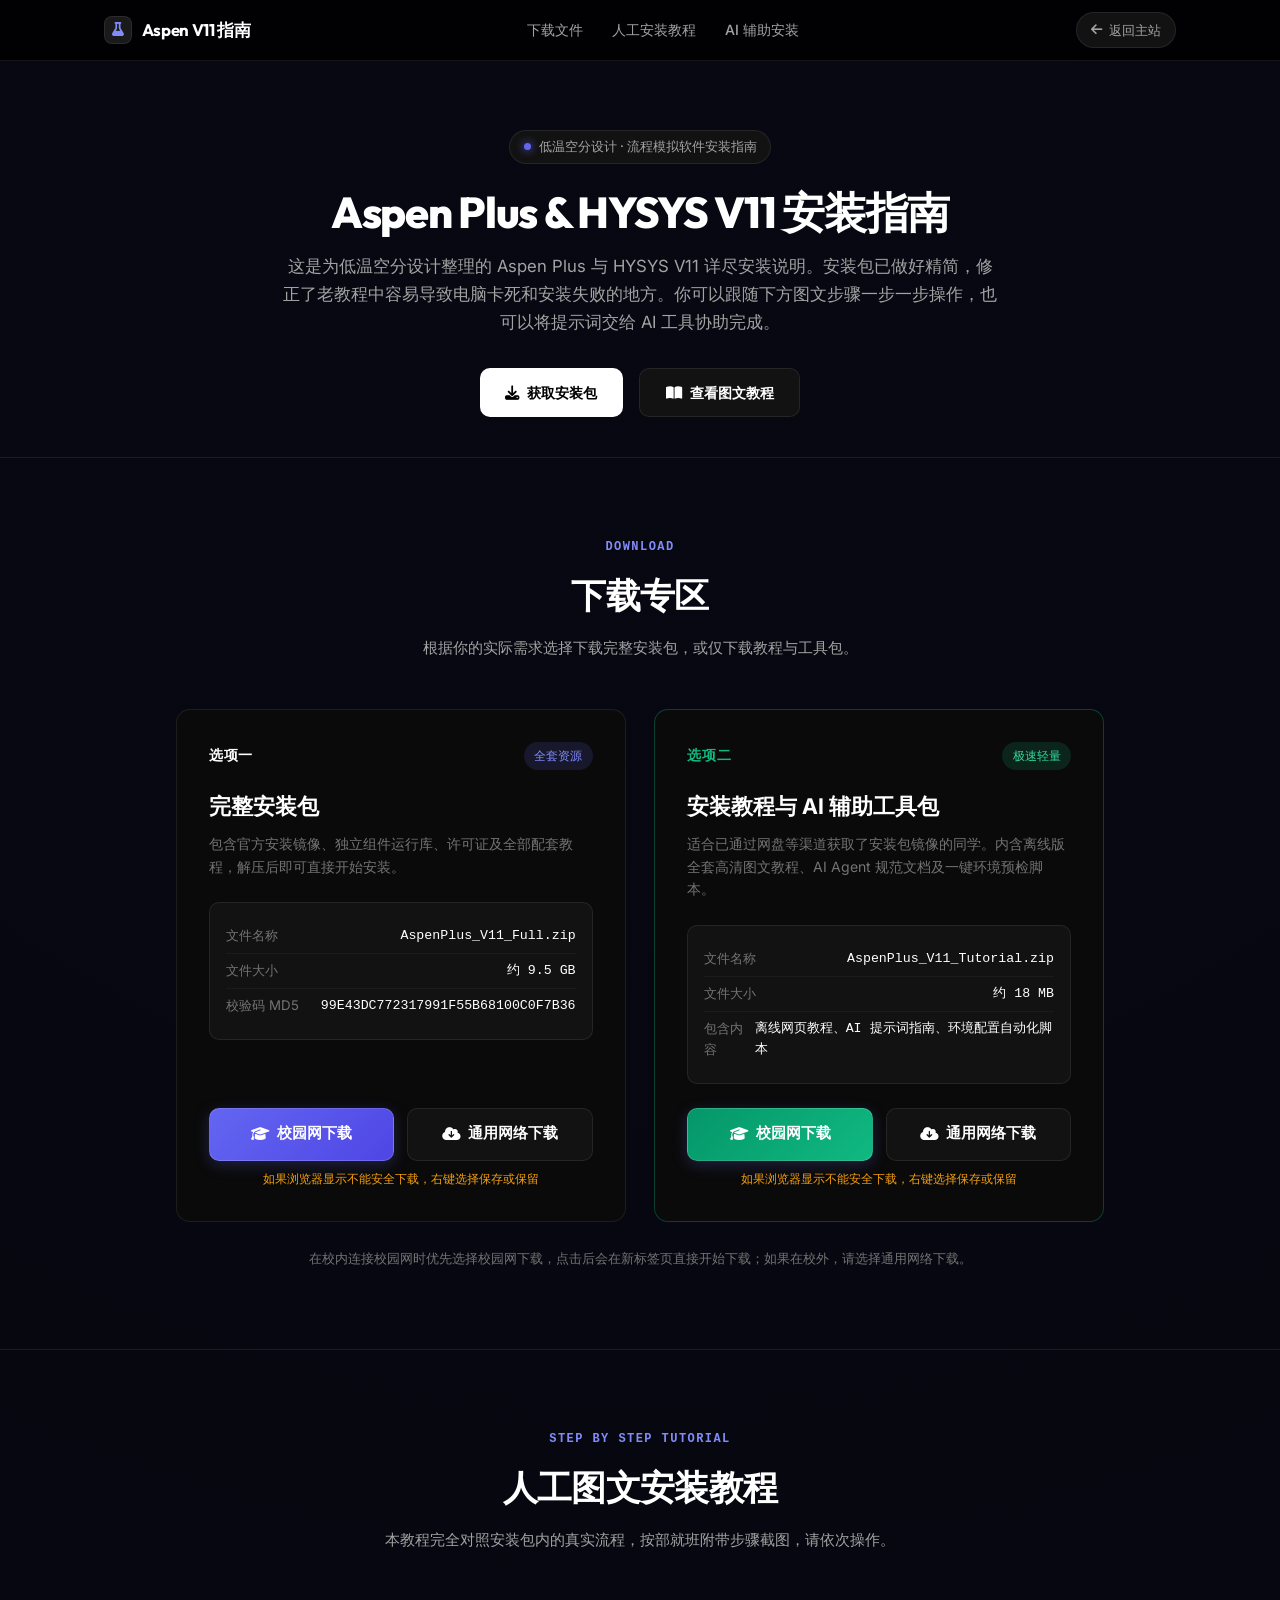
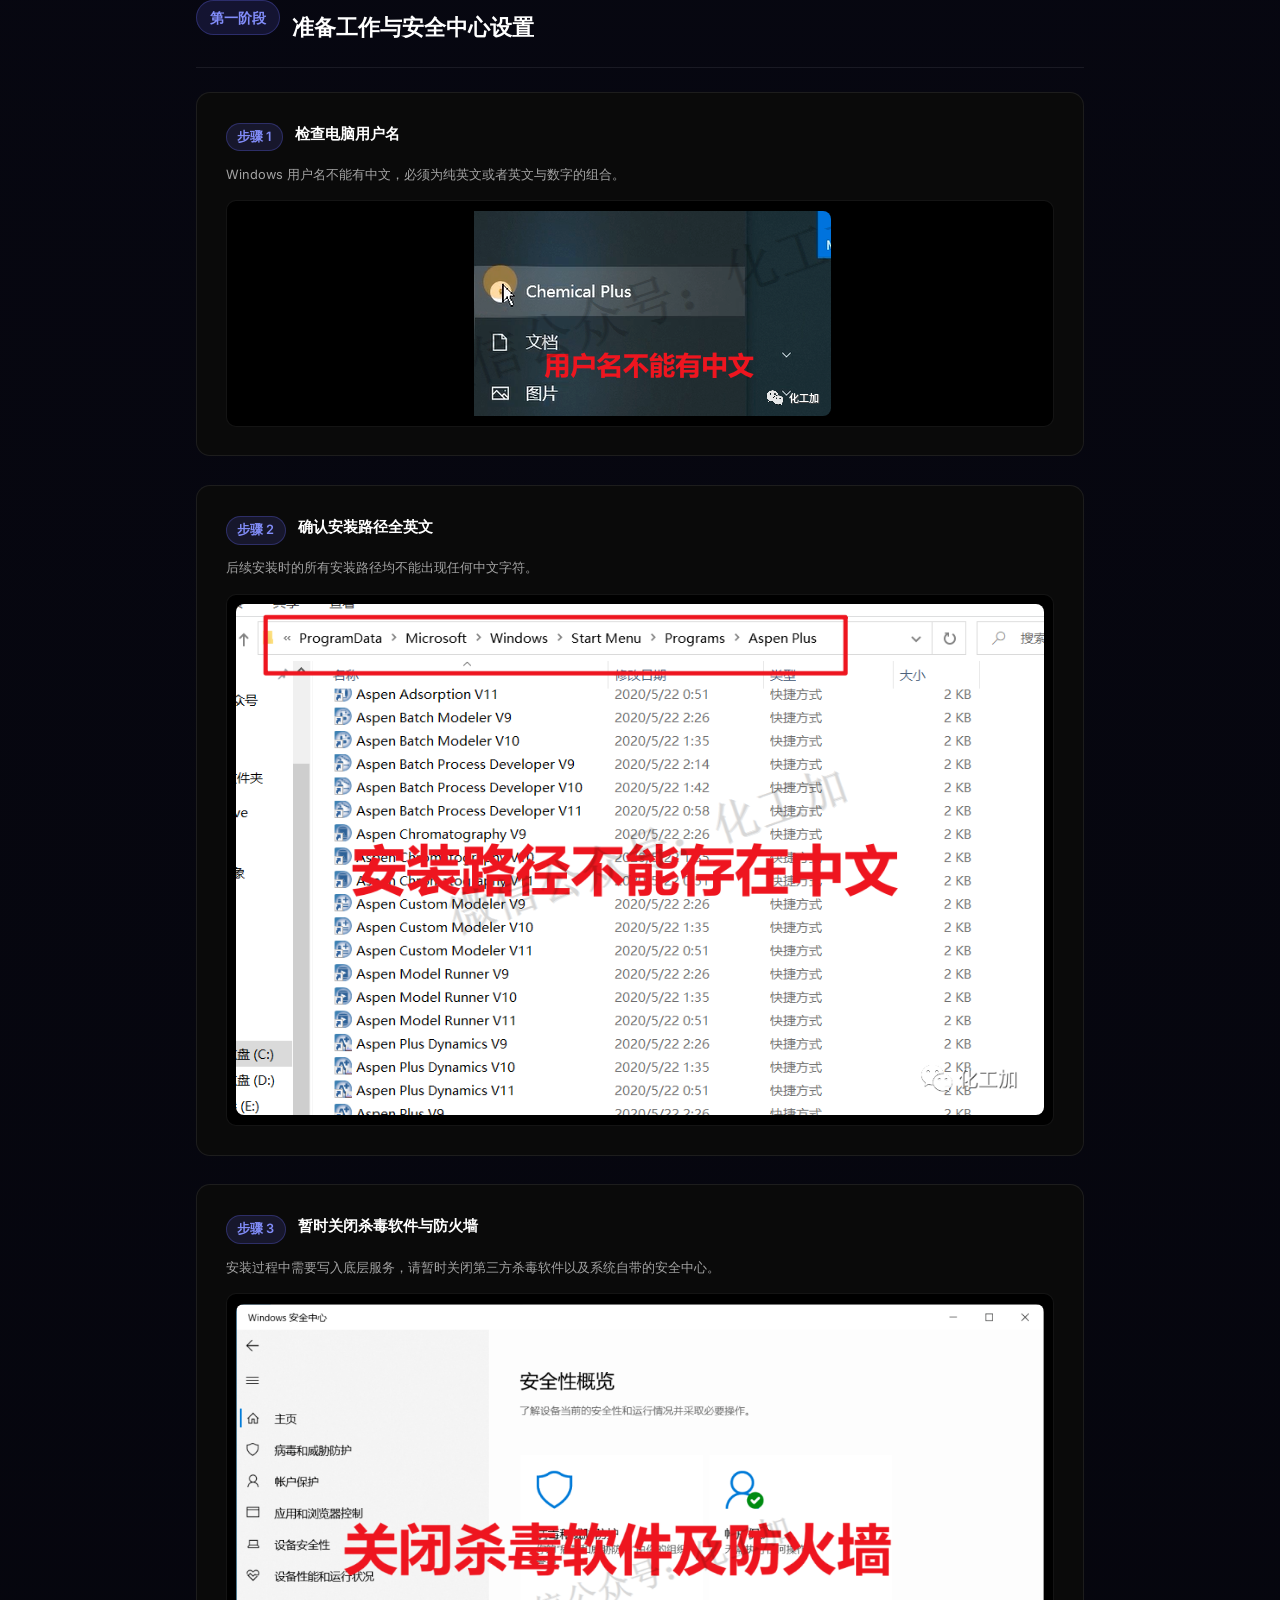
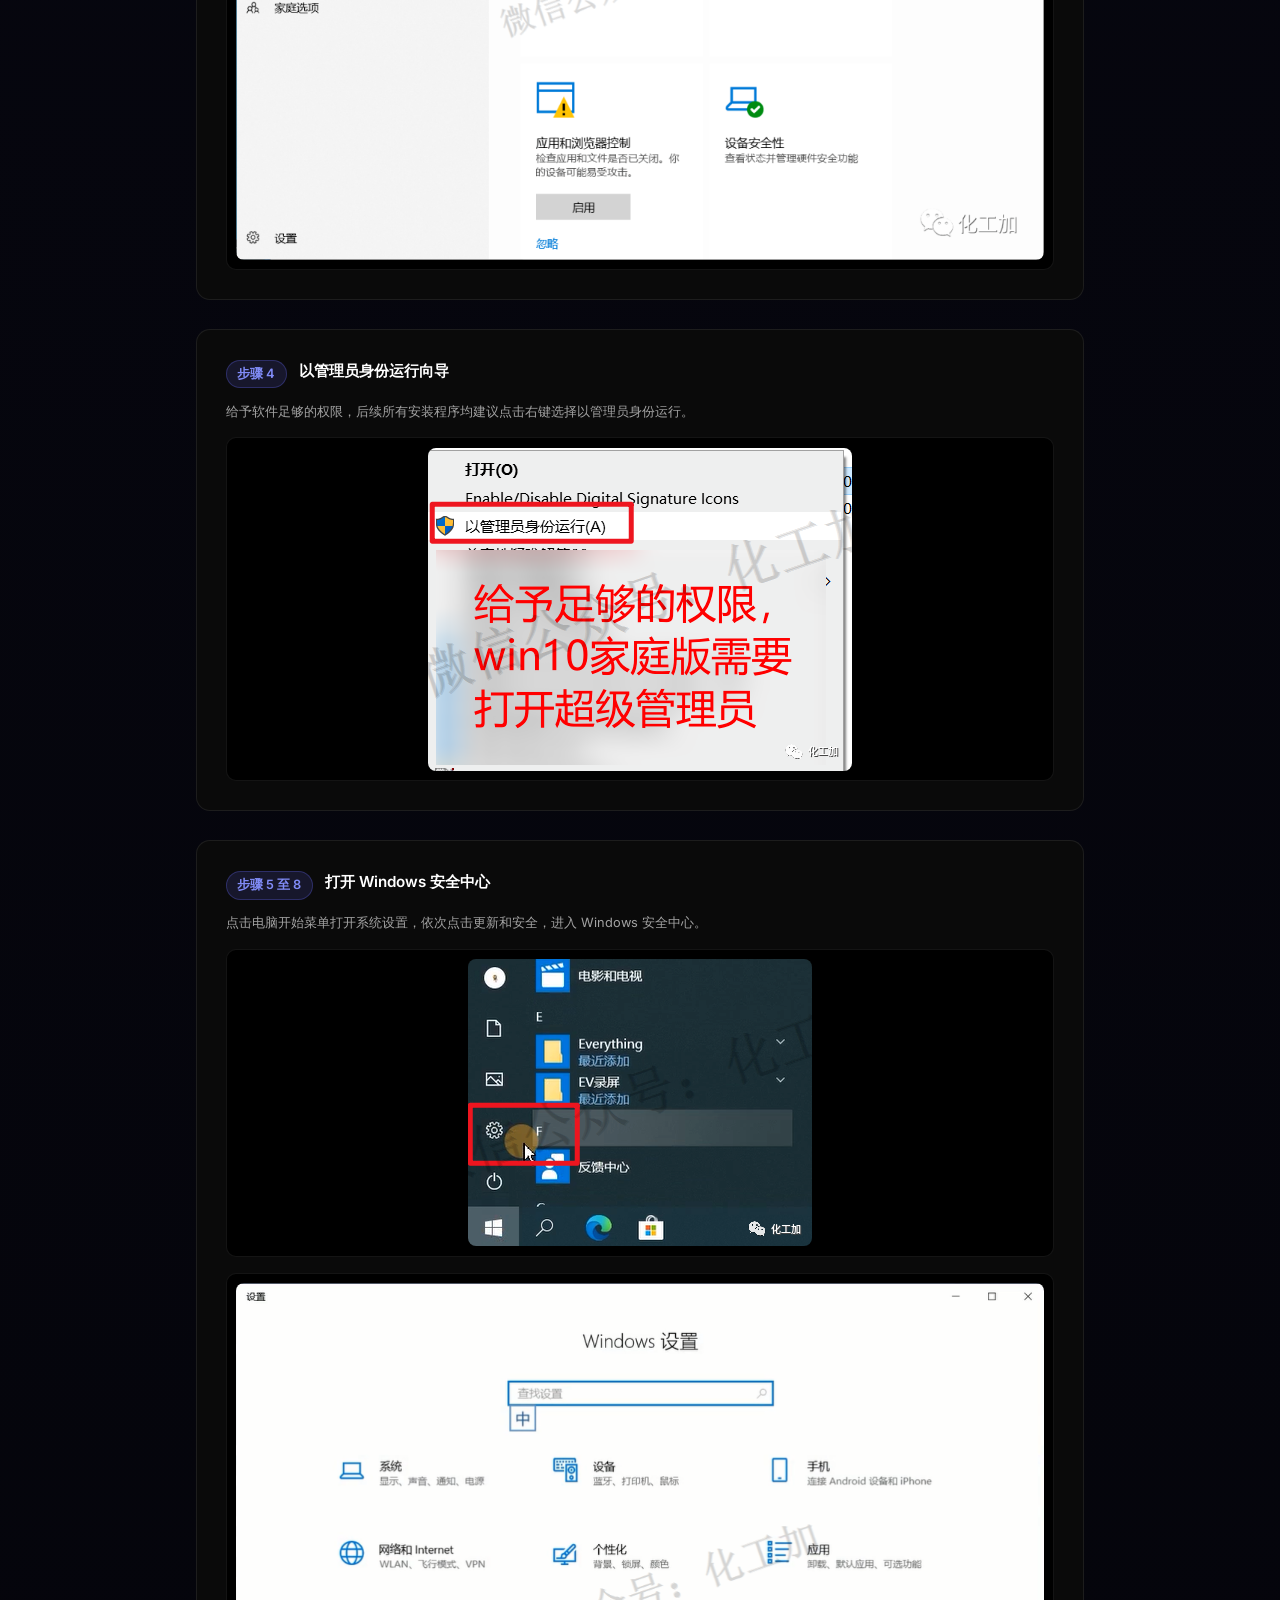
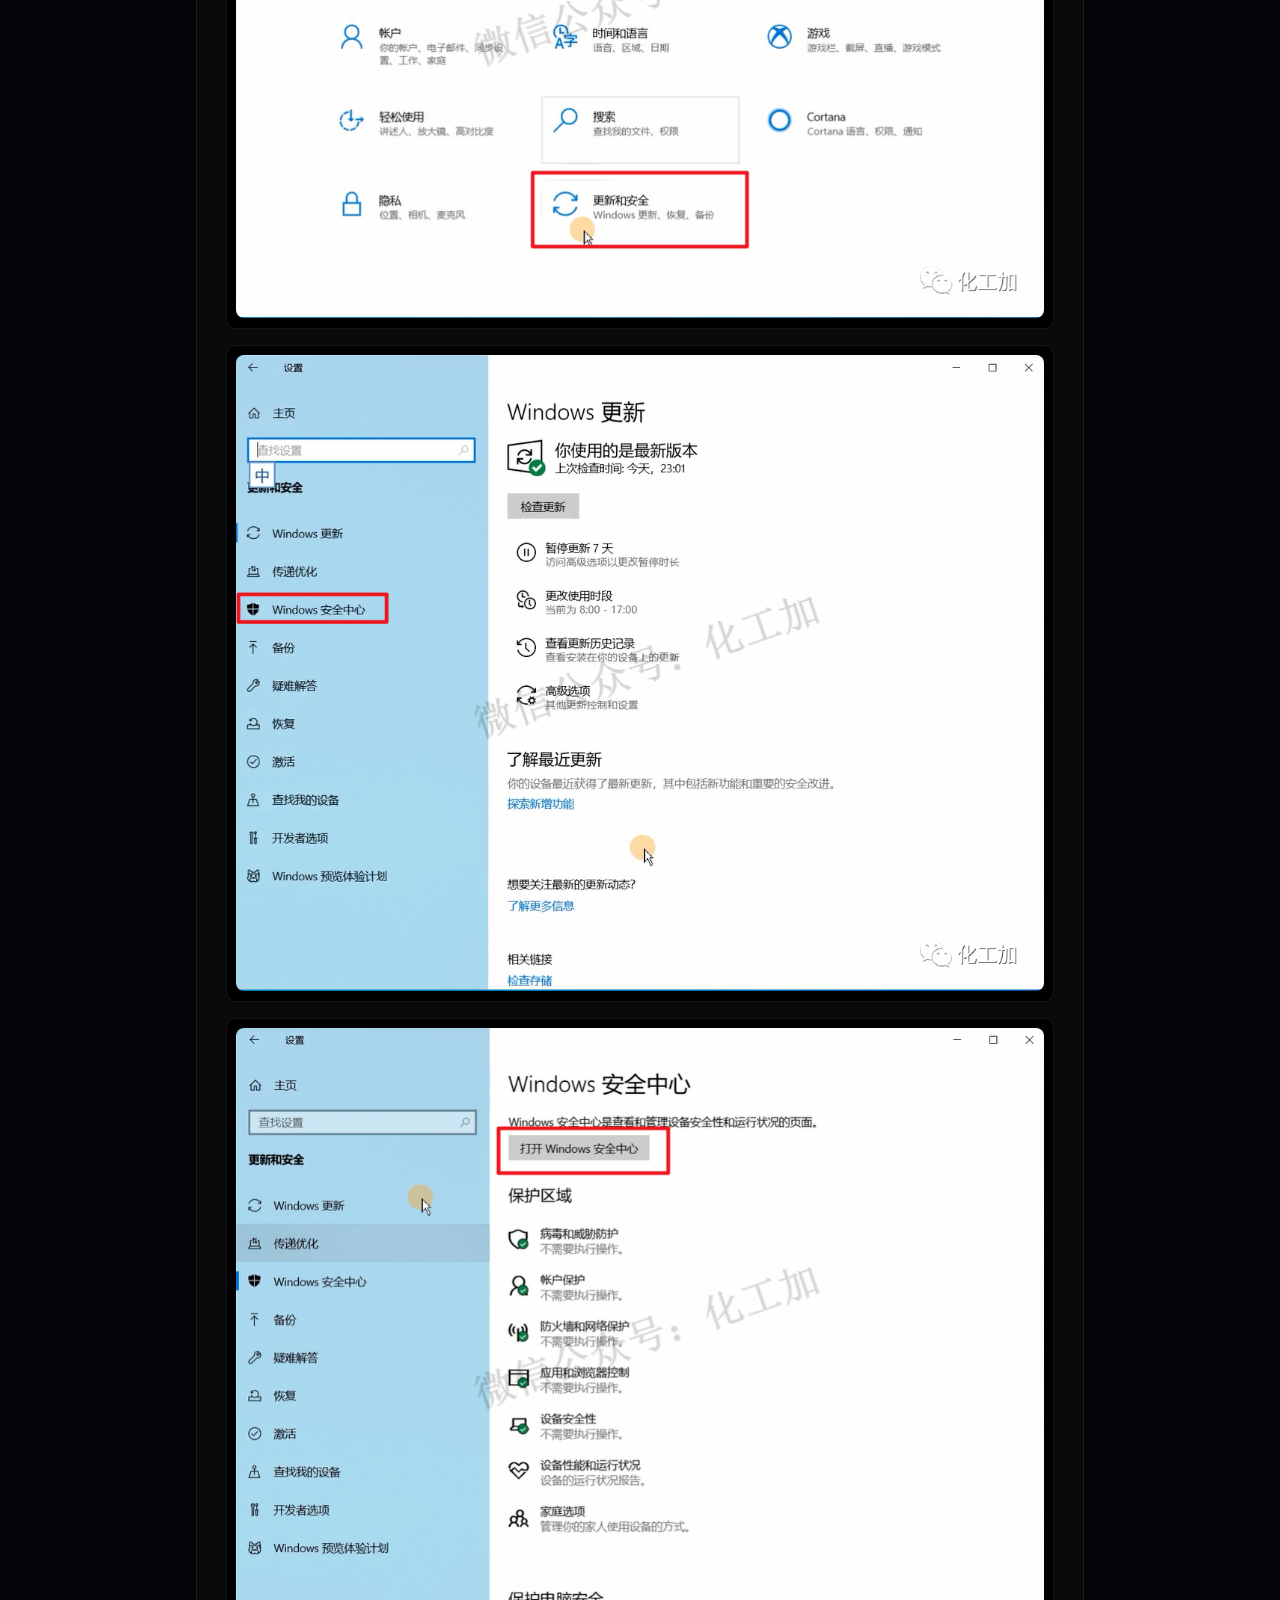
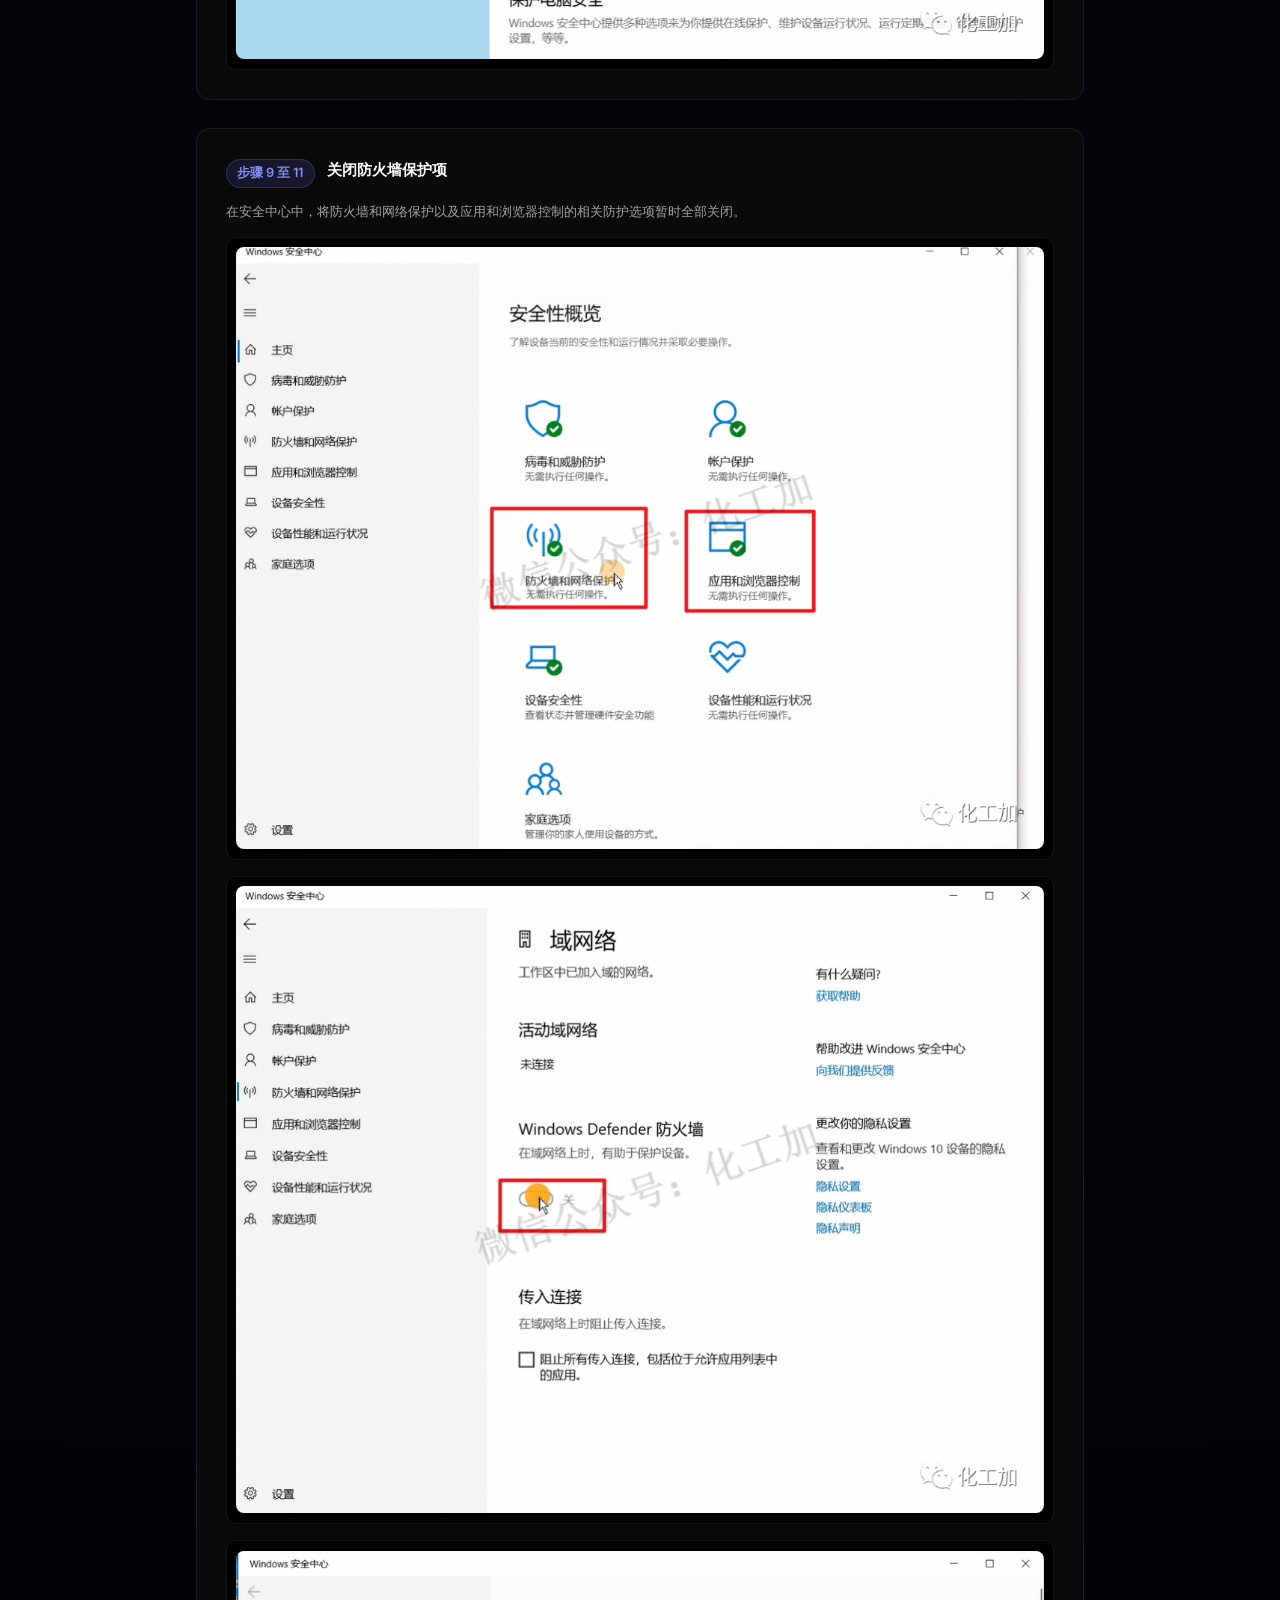
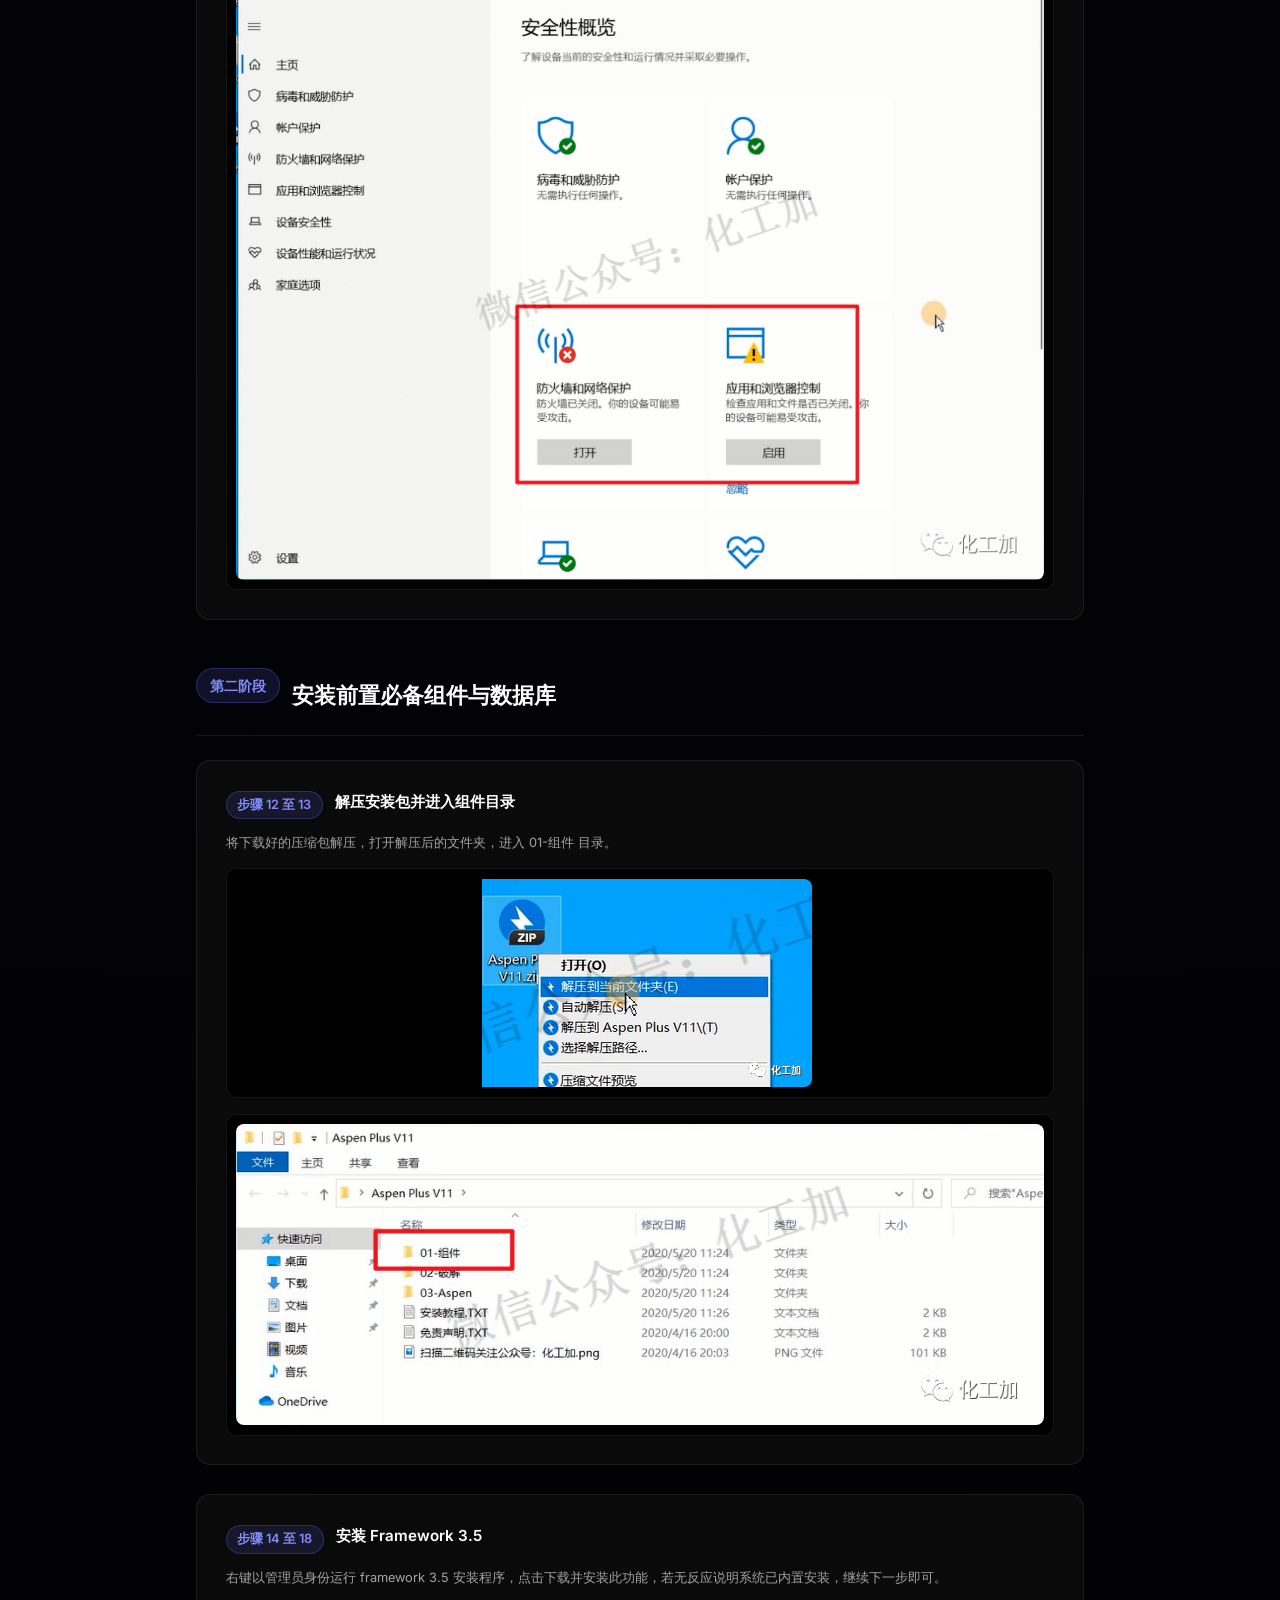
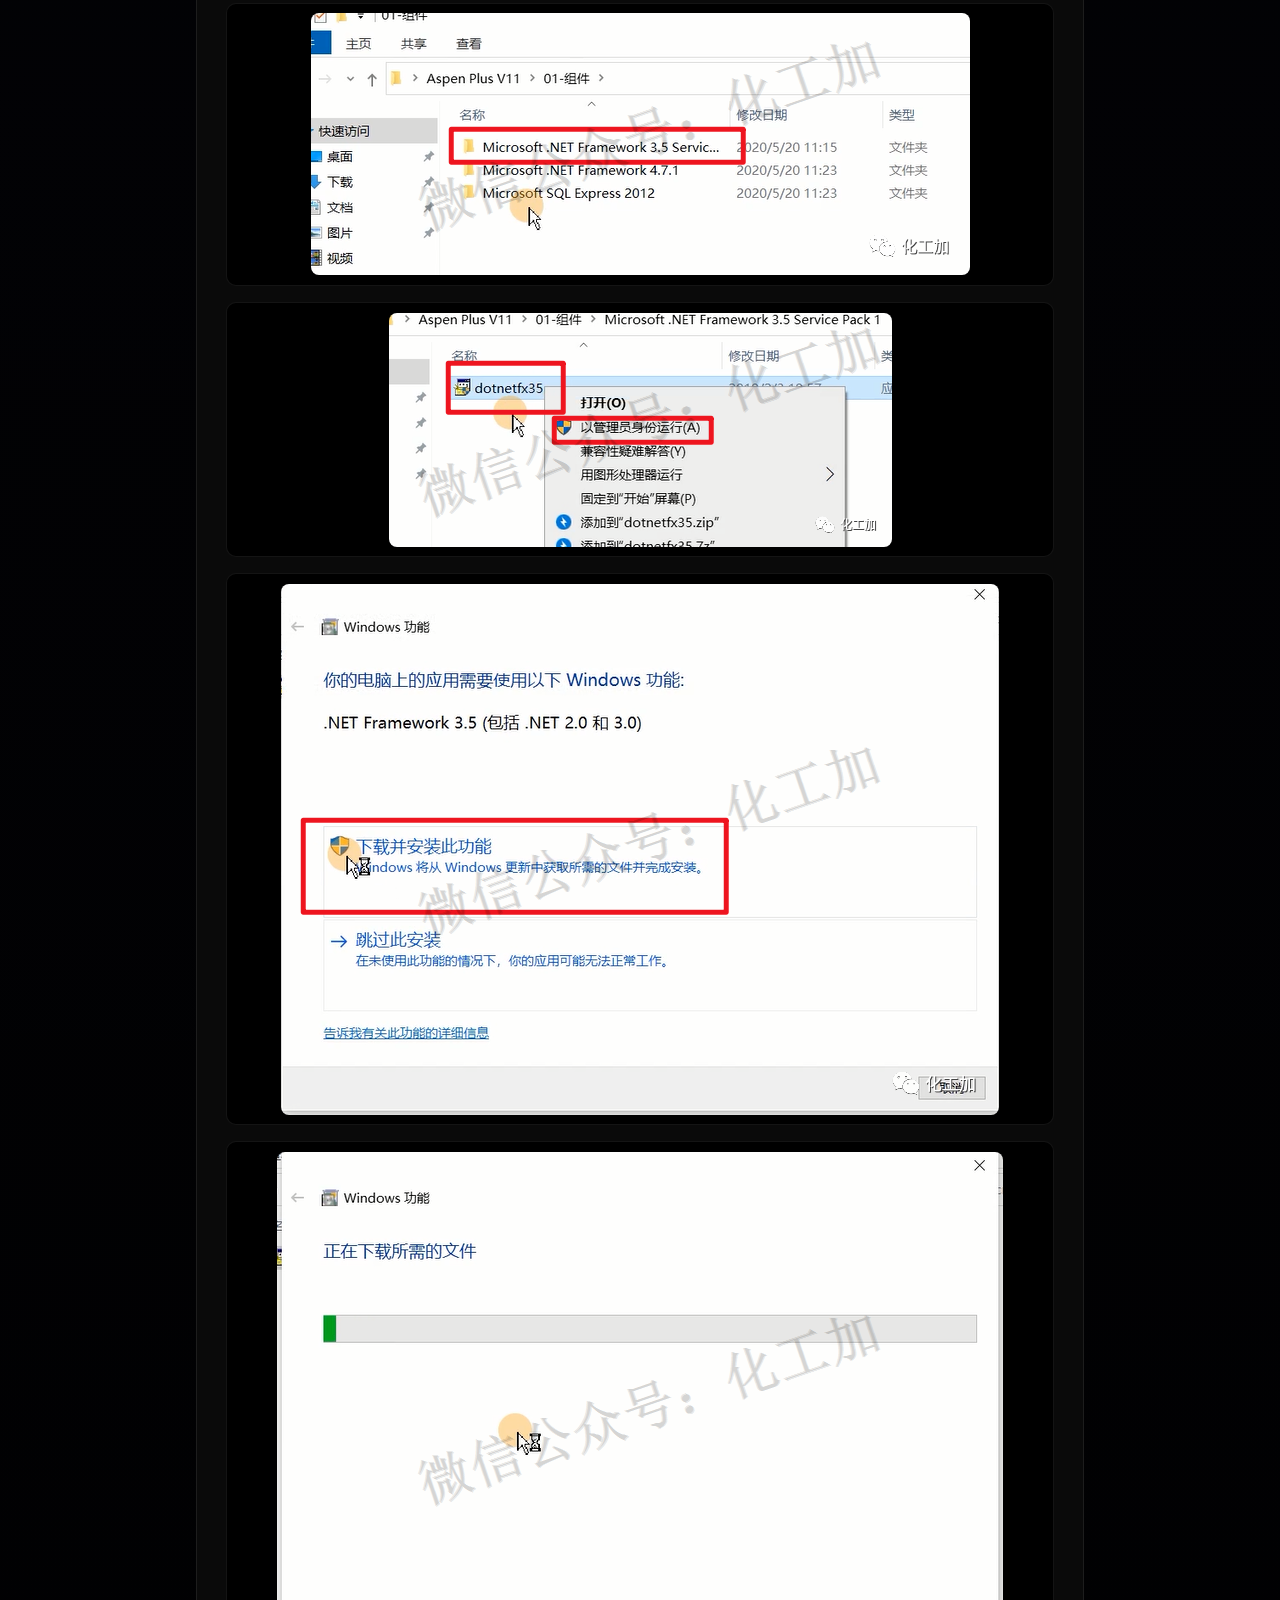
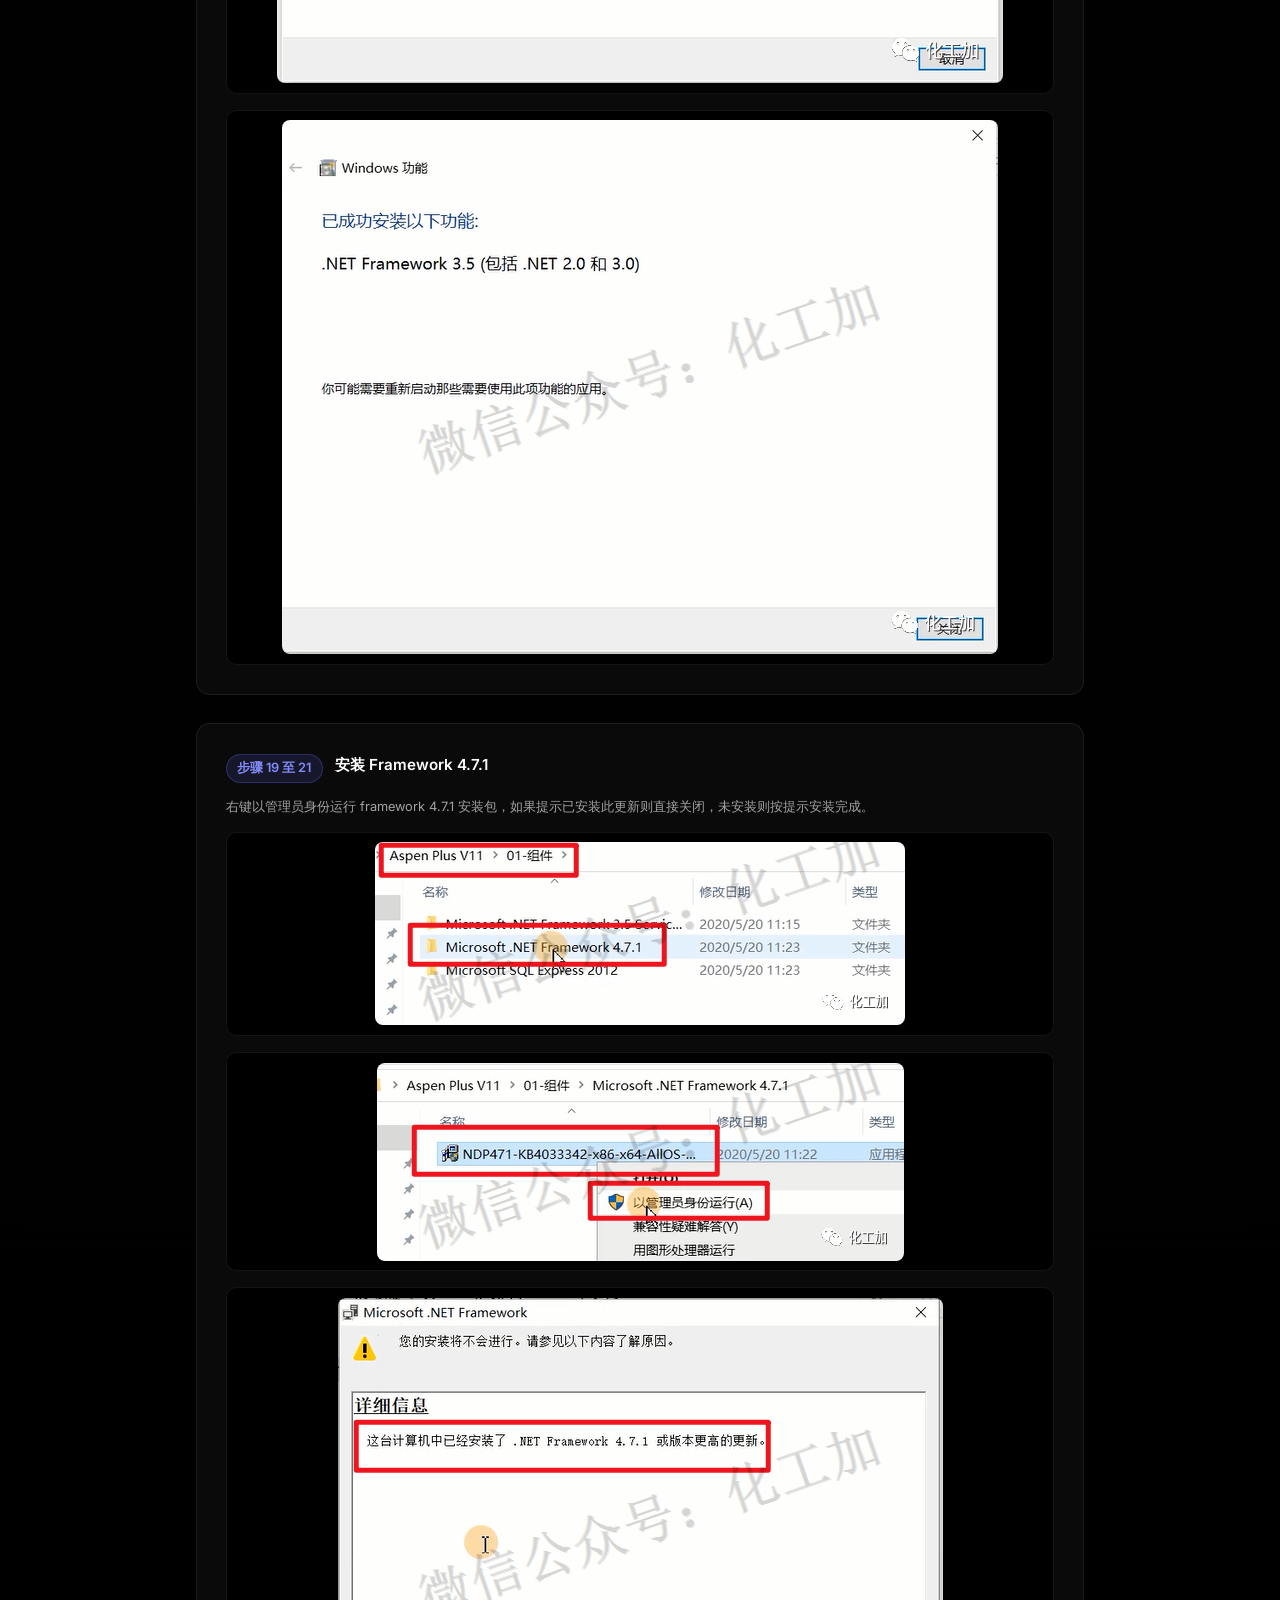
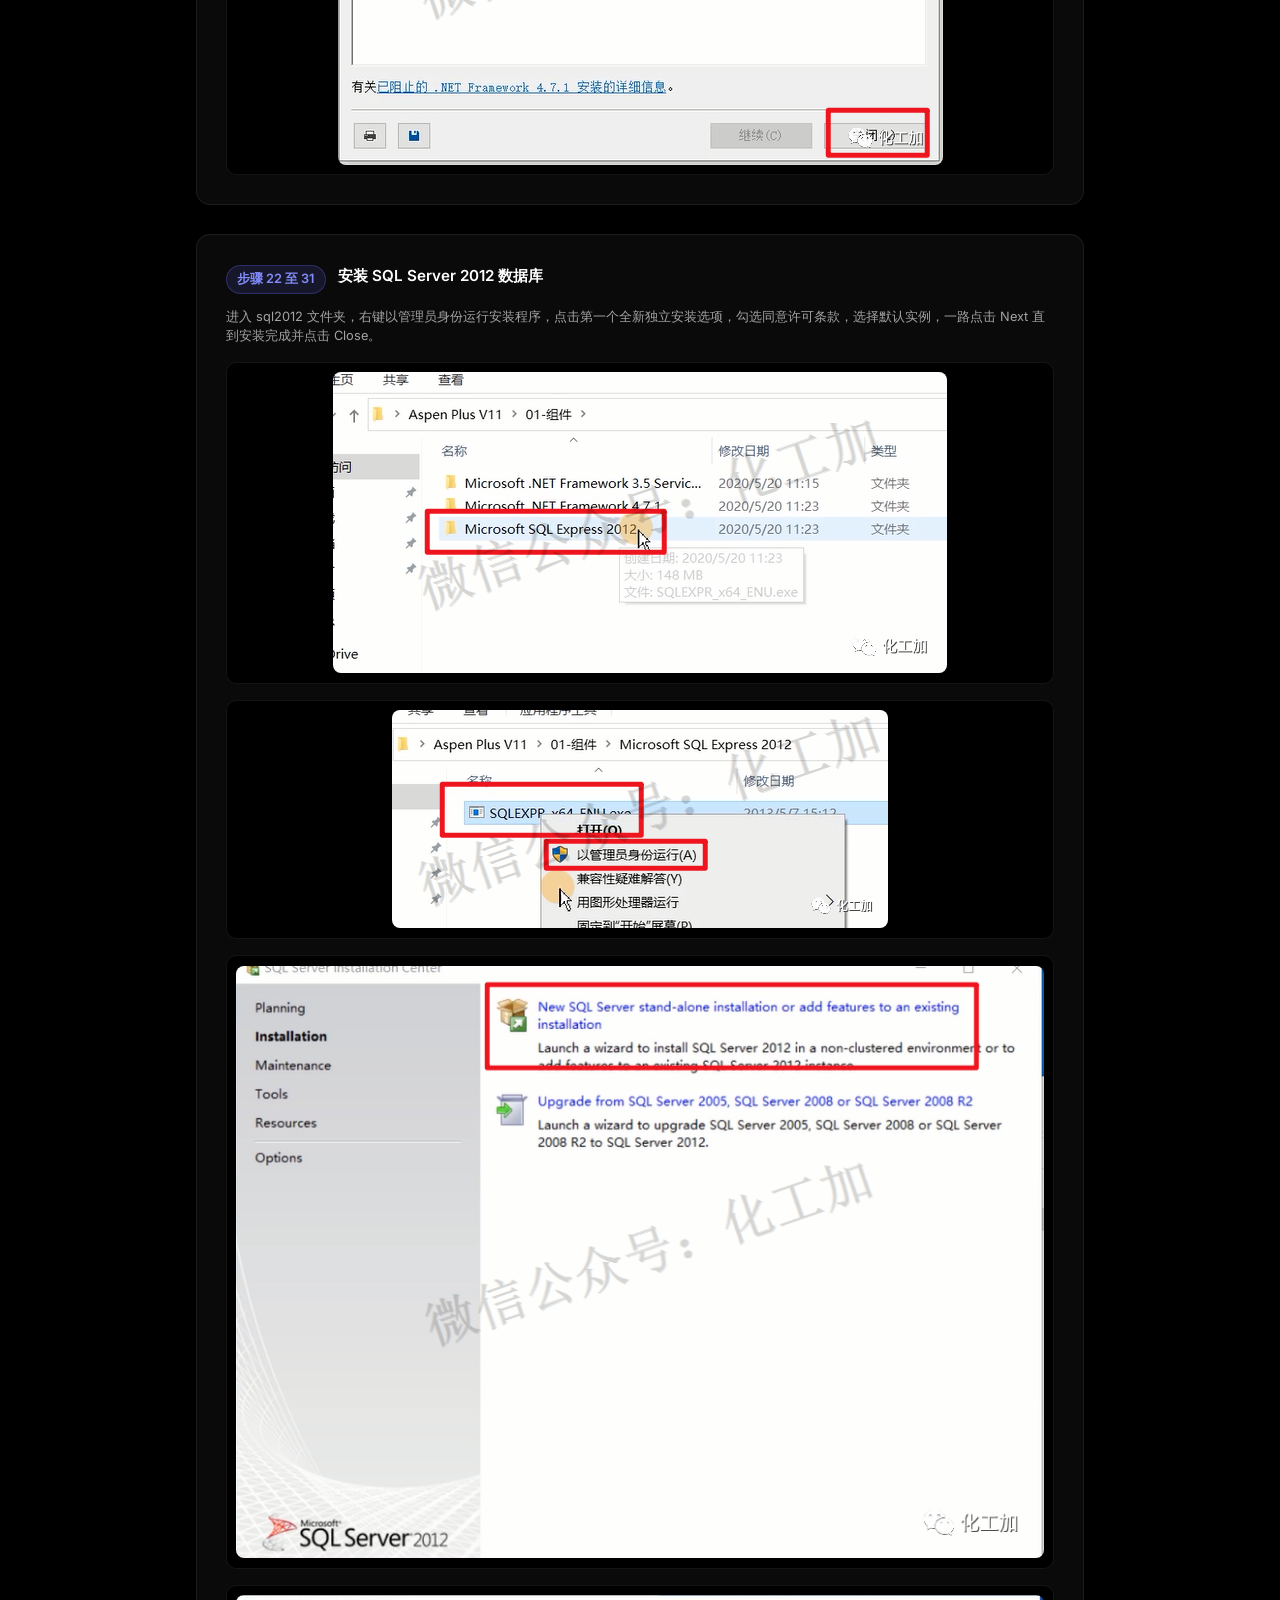
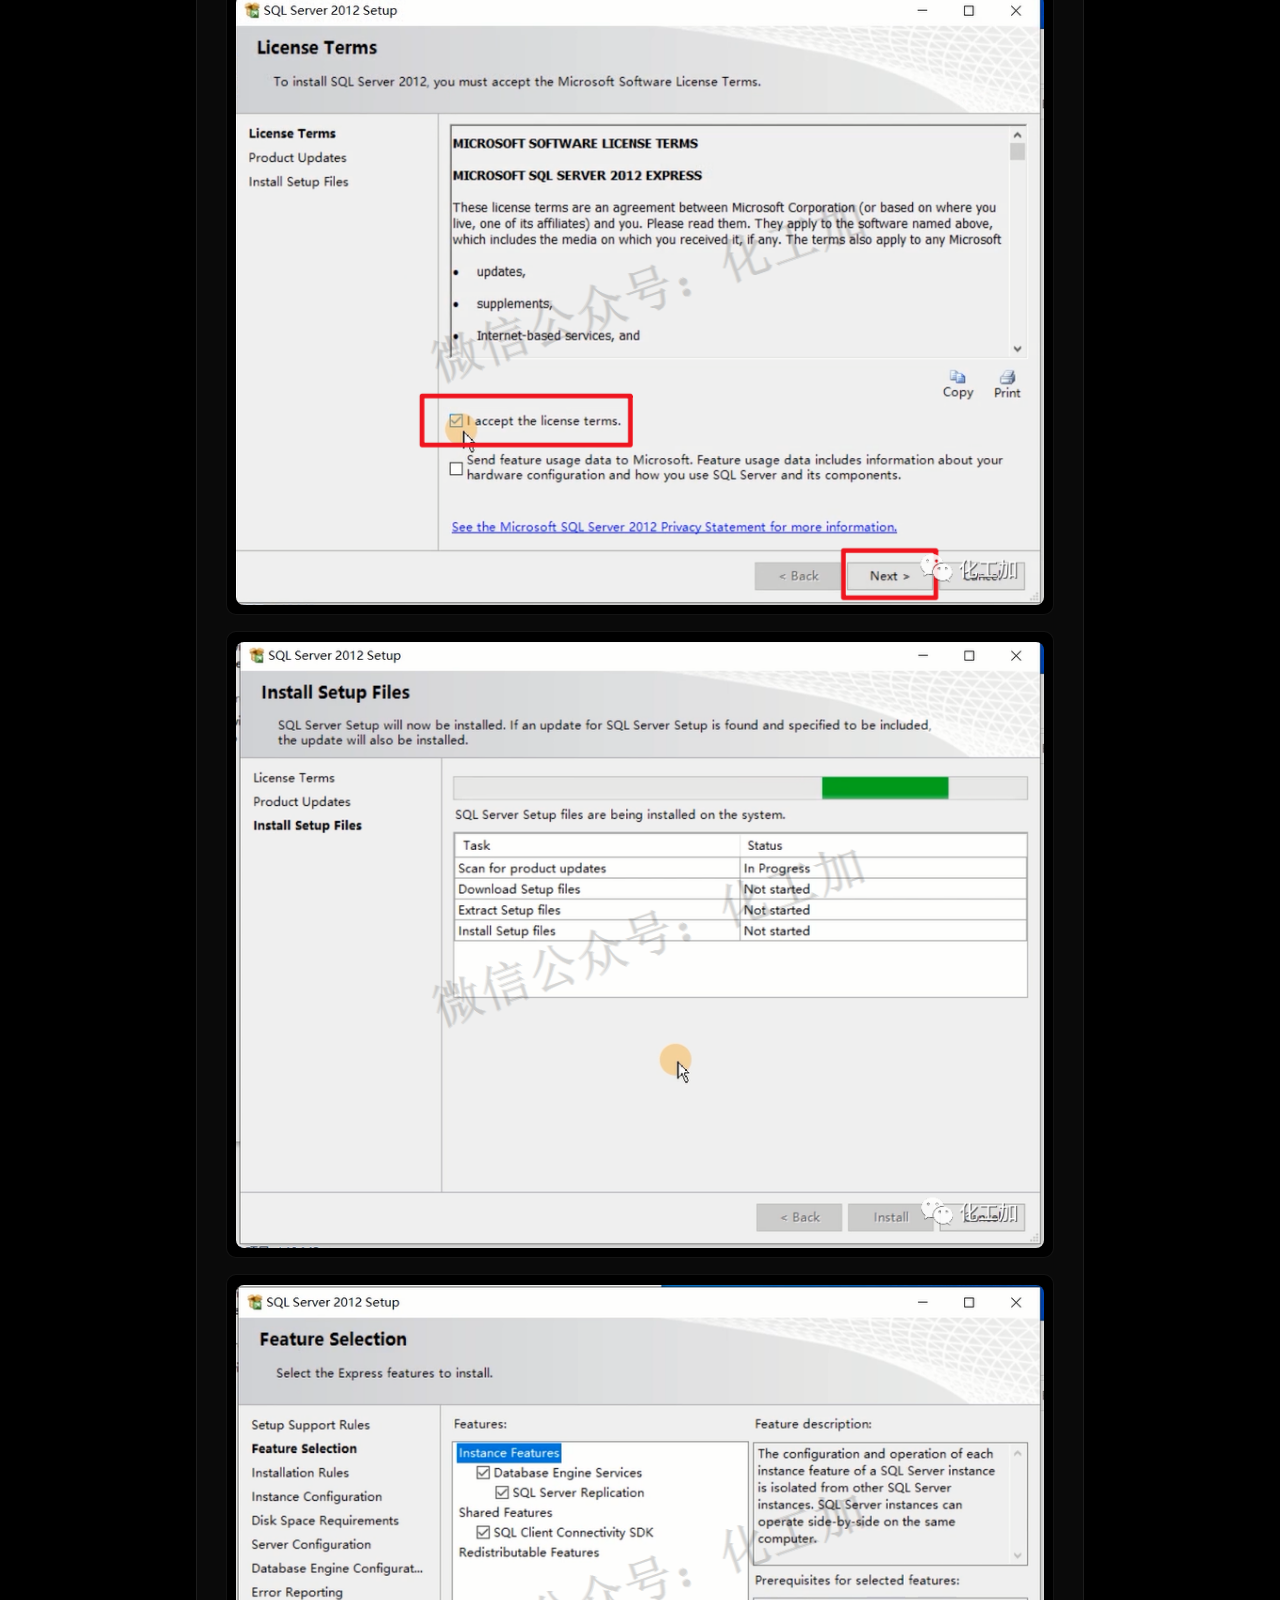
==== commit 06845c92: "chore(aspen): sanitize terminology to educational deployment standards" ====
--- a/aspen/index.html
+++ b/aspen/index.html
@@ -165,7 +165,7 @@
               </div>
               <div class="file-meta-row">
                 <span class="meta-label">包含内容</span>
-                <span class="meta-val">离线网页教程、AI 提示词指南、预检补丁脚本</span>
+                <span class="meta-val">离线网页教程、AI 提示词指南、环境配置自动化脚本</span>
               </div>
             </div>
           </div>
@@ -358,8 +358,8 @@
             <span class="step-badge">步骤 37 至 45</span>
             <h4 class="step-title">安装 Sentinel RMS 许可证管理器</h4>
           </div>
-          <div class="step-desc">来到 02-破解 文件夹，进入 Sentinel RMS License Manager 8.5.1 目录，右键 Setup.exe 选择以管理员身份运行，勾选接受协议，安装类型选择 Complete 完整安装，点击 Install 安装完成并点击 Finish。</div>
-          <div class="step-img-box"><img src="images/img_040.png" alt="步骤37 来到破解文件夹" loading="lazy"></div>
+          <div class="step-desc">来到 02-许可证 文件夹，进入 Sentinel RMS License Manager 8.5.1 目录，右键 Setup.exe 选择以管理员身份运行，勾选接受协议，安装类型选择 Complete 完整安装，点击 Install 安装完成并点击 Finish。</div>
+          <div class="step-img-box"><img src="images/img_040.png" alt="步骤37 来到许可证文件夹" loading="lazy"></div>
           <div class="step-img-box"><img src="images/img_041.png" alt="步骤38 进入服务安装目录" loading="lazy"></div>
           <div class="step-img-box"><img src="images/img_042.png" alt="步骤39 管理员身份运行Setup" loading="lazy"></div>
           <div class="step-img-box"><img src="images/img_043.png" alt="步骤40 点击Next" loading="lazy"></div>
@@ -393,7 +393,7 @@
           <div class="step-desc">
             <strong>注意避坑说明</strong>：老教程中使用 Tools 目录下的 WlmAdmin 逐条导入证书，会导致程序白屏未响应大概持续三十分钟。
             <br><br>
-            <strong>新版极速生效方法</strong>：直接把 <code>02-破解</code> 文件夹里的 <code>lservrc</code> 授权文件，复制并粘贴到系统目录：
+            <strong>新版极速生效方法</strong>：直接把 <code>02-许可证</code> 文件夹里的 <code>lservrc</code> 授权文件，复制并粘贴到系统目录：
             <br>
             <code style="color: #38bdf8;">C:\Program Files (x86)\Common Files\SafeNet Sentinel\Sentinel RMS License Manager\WinNT</code>
             <br>
@@ -404,7 +404,7 @@
           <div class="step-img-box"><img src="images/img_056.png" alt="步骤53 进入tools文件夹" loading="lazy"></div>
           <div class="step-img-box"><img src="images/img_057.png" alt="步骤54 运行wlmadmin" loading="lazy"></div>
           <div class="step-img-box"><img src="images/img_058.png" alt="步骤55 选择添加证书" loading="lazy"></div>
-          <div class="step-img-box"><img src="images/img_059.png" alt="步骤56 选择破解文件夹" loading="lazy"></div>
+          <div class="step-img-box"><img src="images/img_059.png" alt="步骤56 选择许可证文件夹" loading="lazy"></div>
           <div class="step-img-box"><img src="images/img_060.png" alt="步骤57 选择aspen.slf" loading="lazy"></div>
           <div class="step-img-box"><img src="images/img_061.png" alt="步骤58 卡顿无响应说明" loading="lazy"></div>
           <div class="step-img-box"><img src="images/img_062.png" alt="步骤59 导入成功显示3130" loading="lazy"></div>
@@ -451,7 +451,7 @@
             <br><br>
             按提示输入统一密码例如 Aa123456，输入完成后点击 Next，最后点击 Install Now 开始正式安装主程序。安装过程大概需要二十分钟。
             <br><br>
-            <em>若中途弹出缺少 vc_red.msi 路径报错</em>：把安装包内的补丁文件放入指定临时文件夹点 OK 即可继续。
+            <em>若中途弹出缺少 vc_red.msi 路径报错</em>：运行自动化脚本修复 VC 运行库缓存或手动将运行库文件放入指定临时文件夹点 OK 即可继续。
           </div>
           <div class="step-img-box"><img src="images/img_070.png" alt="步骤67 许可证服务器必须留空" loading="lazy"></div>
           <div class="step-img-box"><img src="images/img_071.png" alt="步骤68 输入统一密码" loading="lazy"></div>
@@ -543,15 +543,16 @@
             <span class="term-title">发送给 AI 的提示词</span>
             <button class="btn-copy-code btn-copy-prompt"><i class="fa-regular fa-copy"></i> 复制提示词</button>
           </div>
-          <div class="prompt-card-body" id="ai-agent-prompt-text" style="font-size: 0.92rem; line-height: 1.8;">请协助我在本机的 D 盘完成 Aspen Plus 与 HYSYS V11 的安装与配置。
-请根据当前目录下的安装包与脚本，优先在后台完成环境检查与许可证服务静默配置；
-当进入主程序图形向导时，请提醒我哪些选项需要取消以及许可证服务器留空的避坑事项；
-如果安装中途弹出缺少 VC 运行库的弹窗，请帮我自动修复；
-全部安装完成后请进行健康检查并向我确认。</div>
+          <div class="prompt-card-body" id="ai-agent-prompt-text" style="font-size: 0.92rem; line-height: 1.8;">你是一个专业的化工实验教学软件环境部署助手。请协助我在本机的 D 盘完成 Aspen Plus 与 HYSYS V11 本地教学实验环境的配置与安装向导核验。
+请基于当前目录下的《AI_AGENT_INSTALL_GUIDE.md》与《setup_environment.ps1》进行标准化部署：
+1. 优先调用 setup_environment.ps1 脚本在后台完成系统环境预检、Windows IIS 基础组件检查、本地教学许可证服务部署与环境变量配置；
+2. 在需要运行图形安装向导时，调出安装程序并指导我完成关键选项，包括目标盘符选择、许可证服务器留空以及统一密码设置；
+3. 若安装中途系统提示缺失 VC 运行库缓存文件，自动执行 repair-vcredist 命令协助修复；
+4. 主程序安装完成后，调用 verify 命令自动核验服务状态与关键组件完整度并向我反馈。</div>
         </div>
 
         <div style="font-size: 0.88rem; color: var(--text-muted); line-height: 1.7;">
-          💡 <strong>AI 会协助你做的事</strong>：自动检查你的电脑用户名和路径是否为英文、秒级写入许可证文件避免人工卡死、在遇到 VC 运行库缺失报错时自动注入补丁文件，最大程度减少繁琐的手动操作。
+          💡 <strong>AI 会协助你做的事</strong>：自动检查你的电脑用户名和路径是否为英文、秒级写入许可证文件避免人工卡死、在遇到 VC 运行库缺失报错时自动修复运行库缓存文件，最大程度减少繁琐的手动操作。
         </div>
       </div>
     </div>
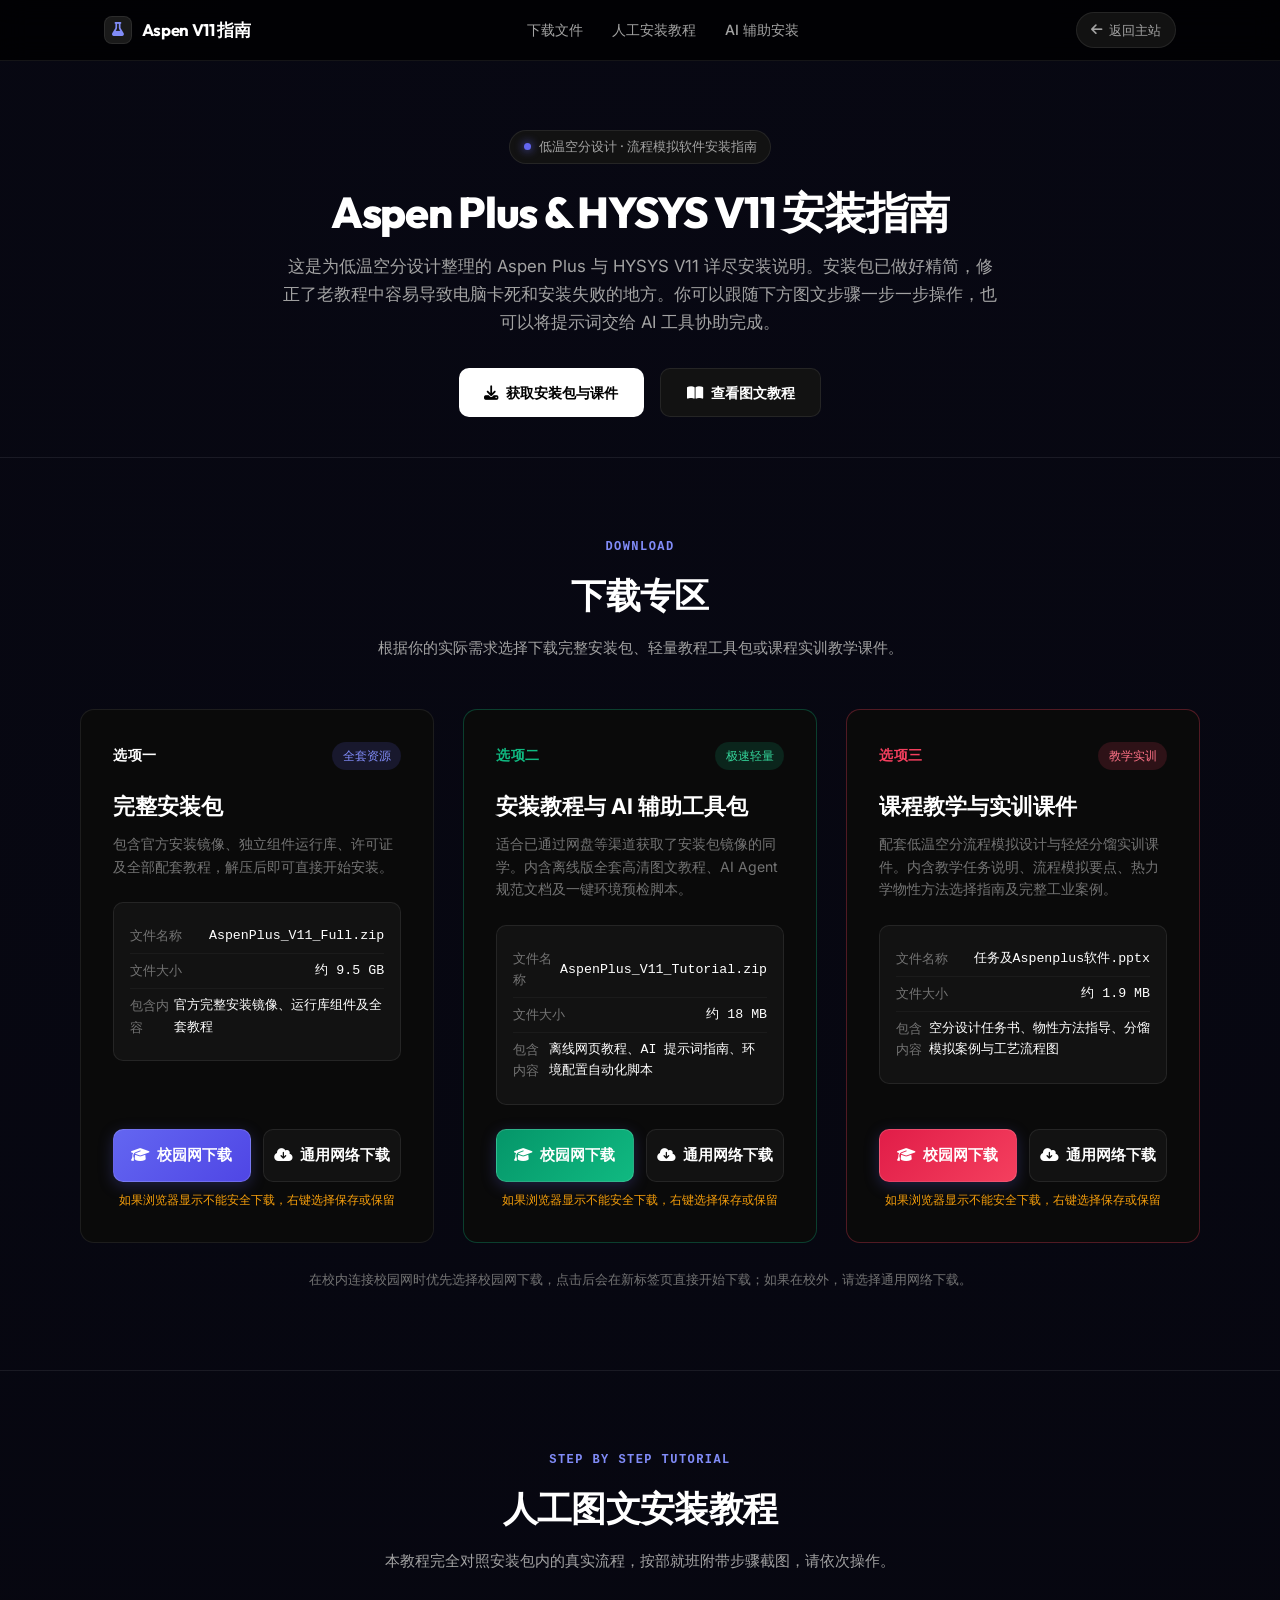
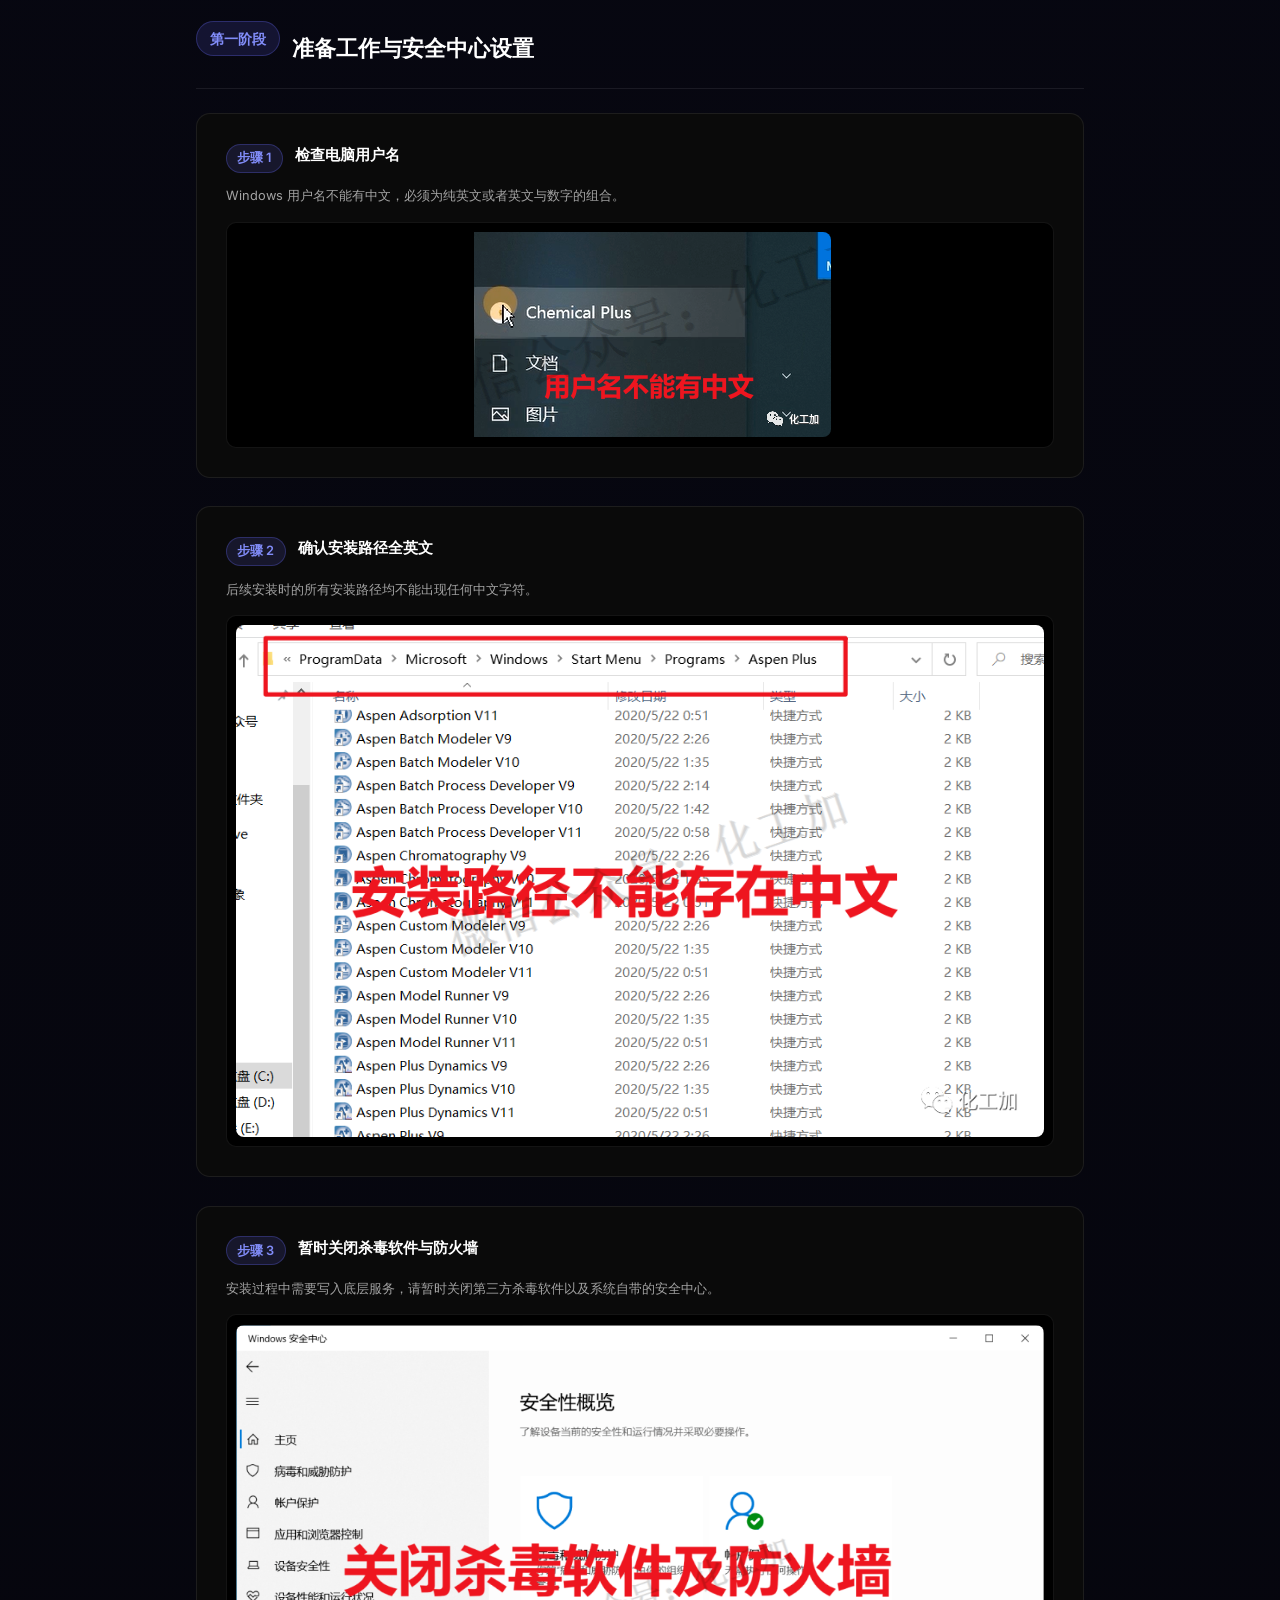
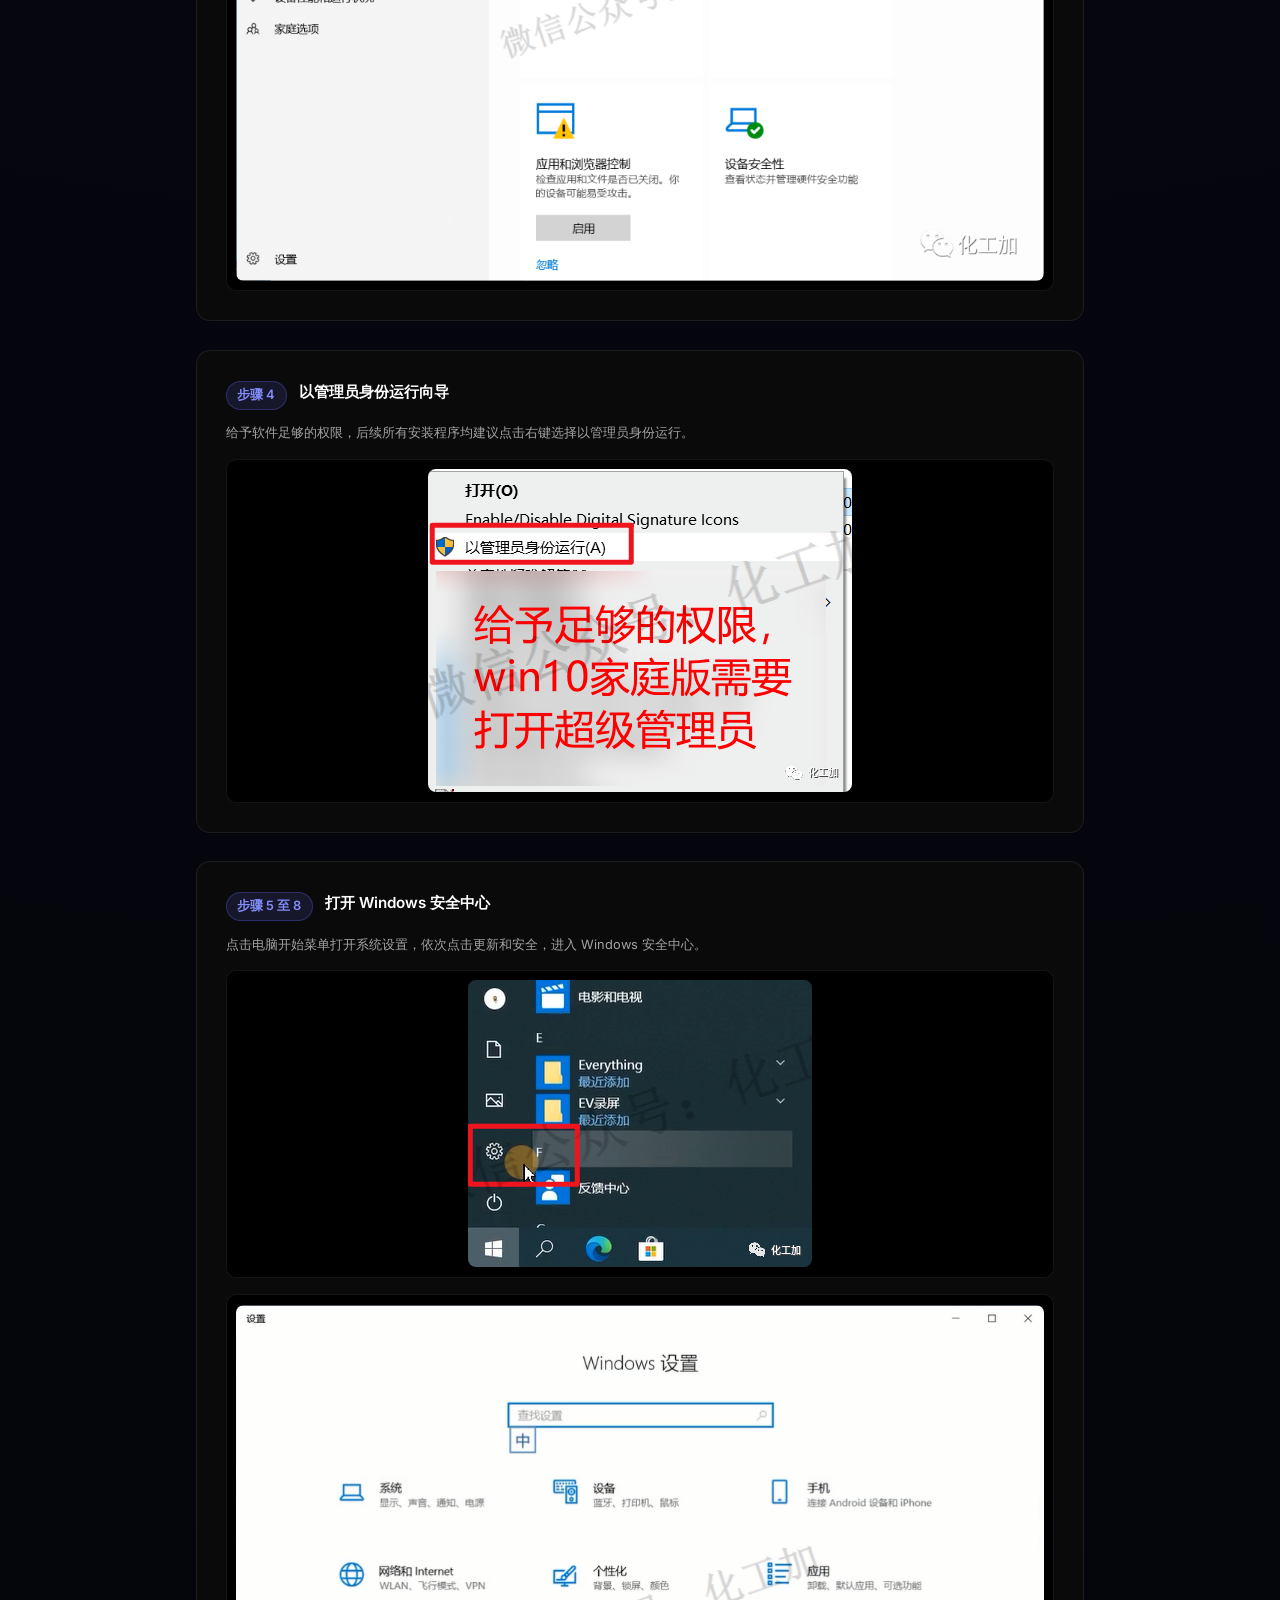
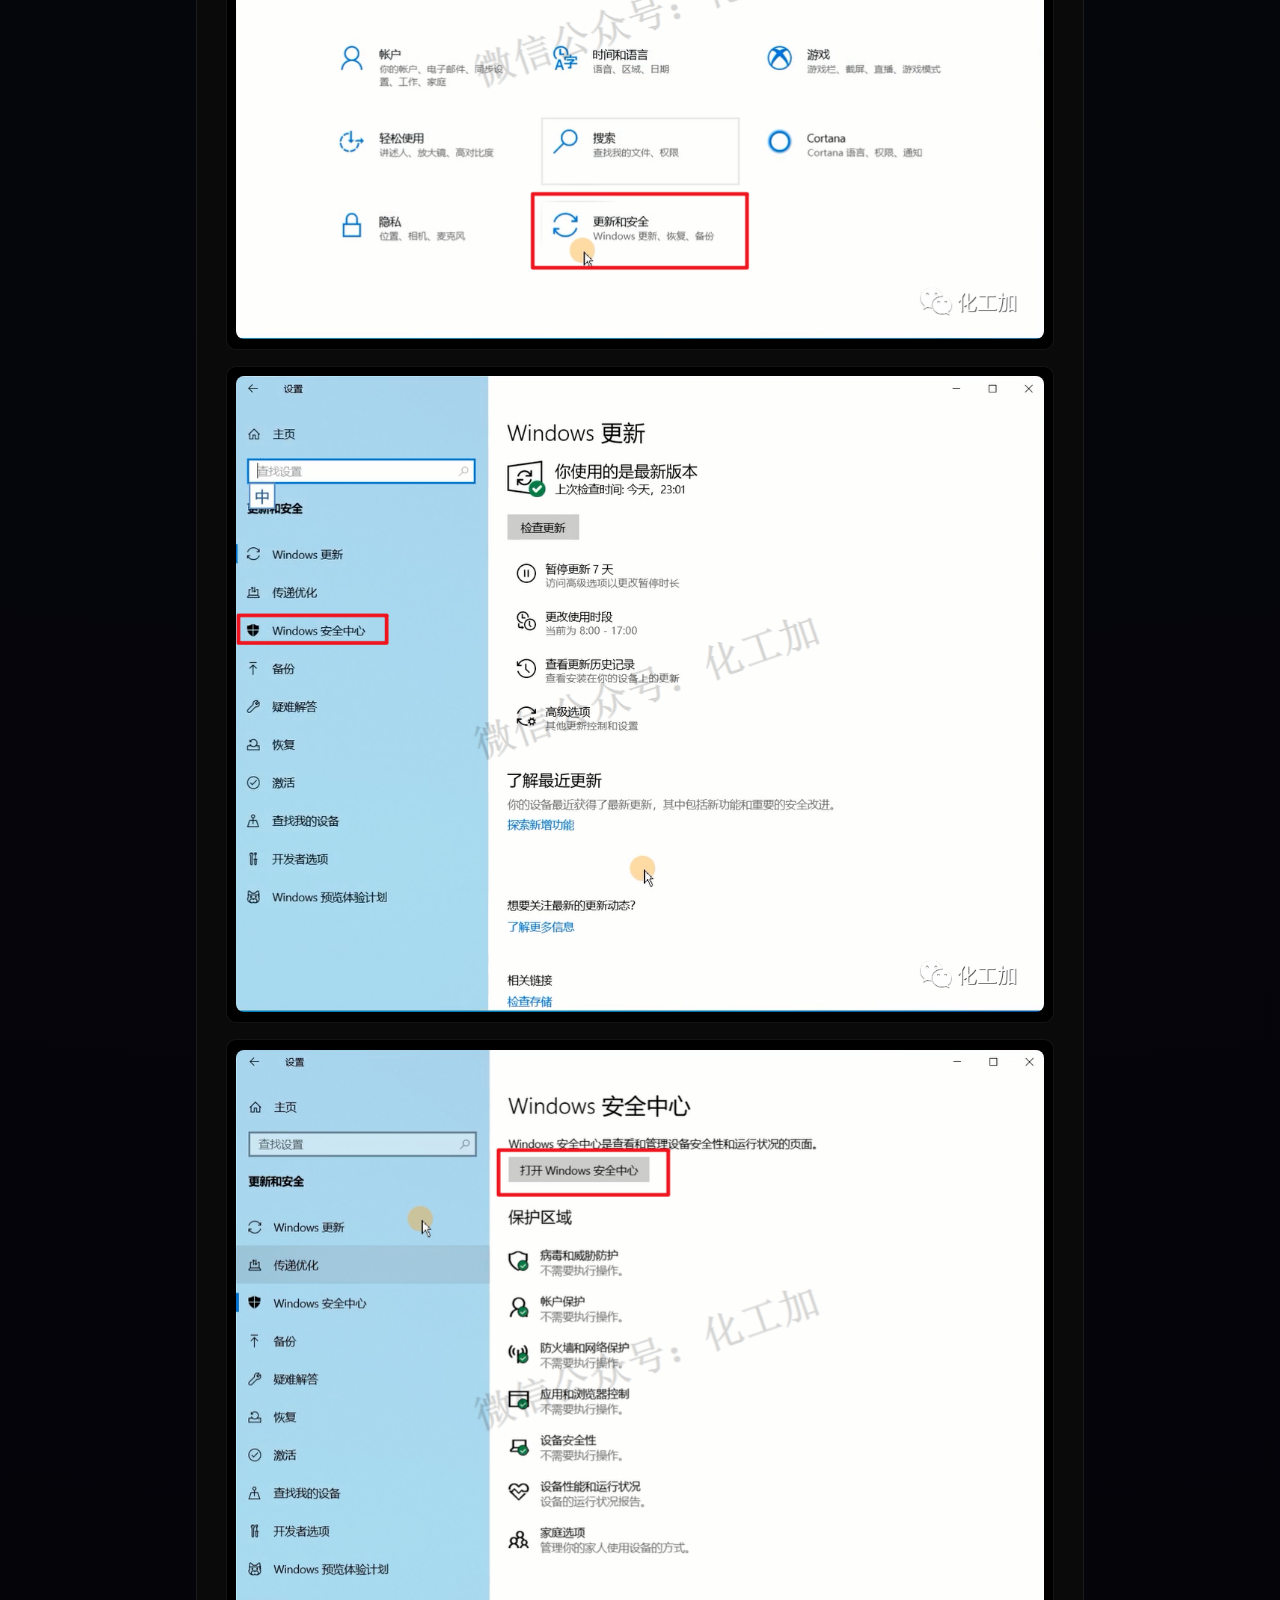
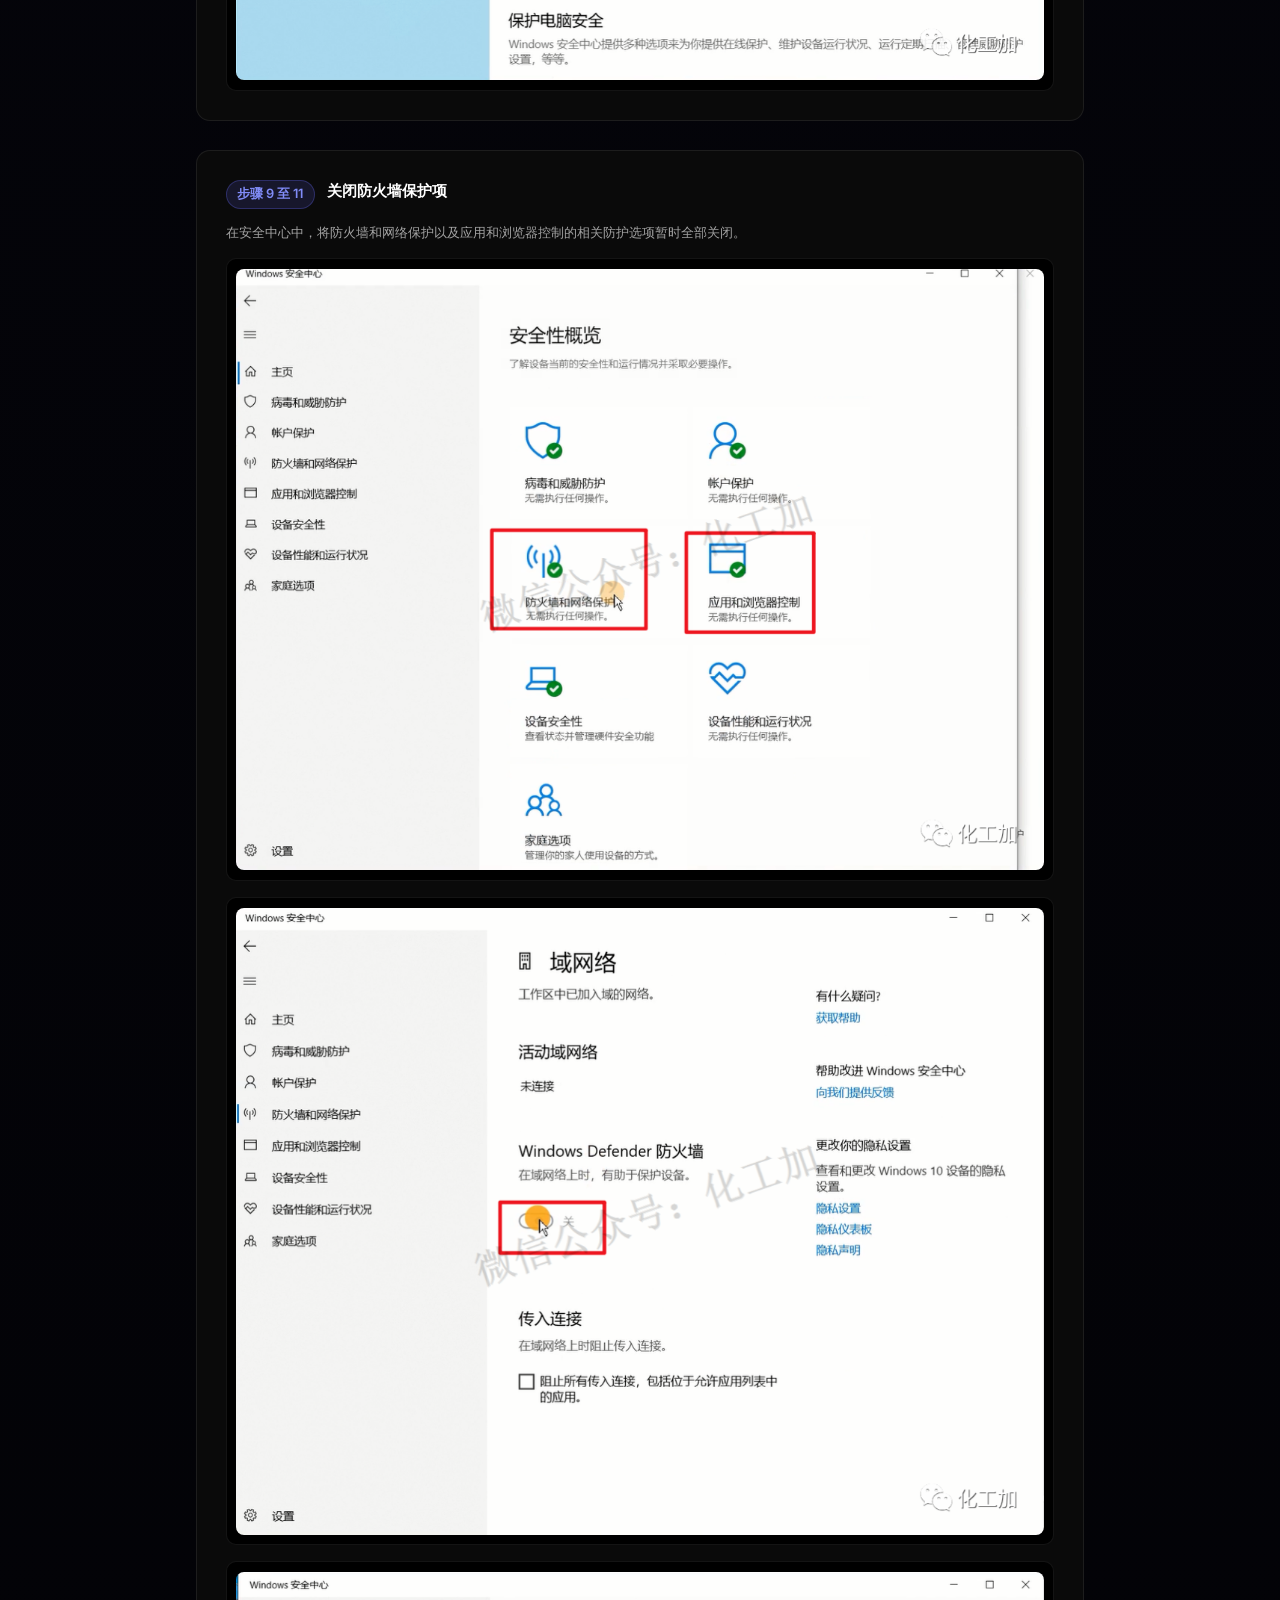
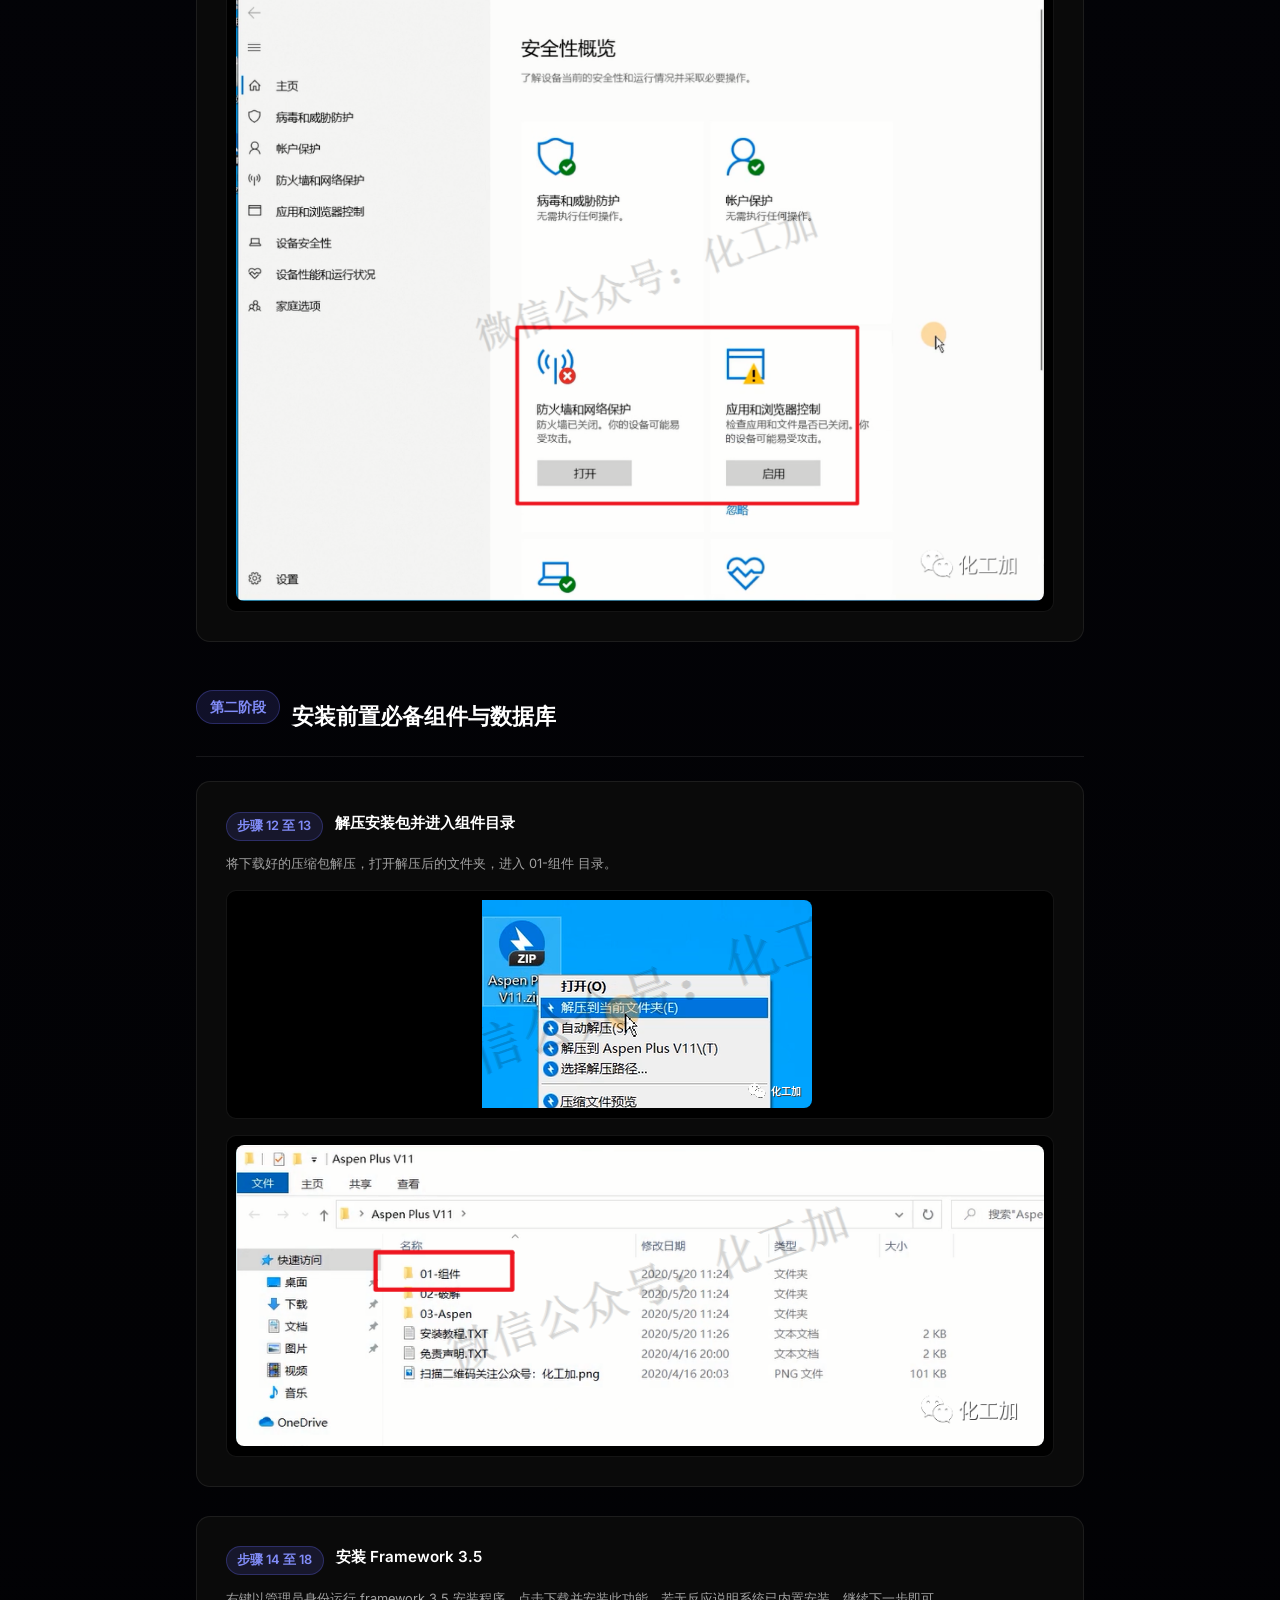
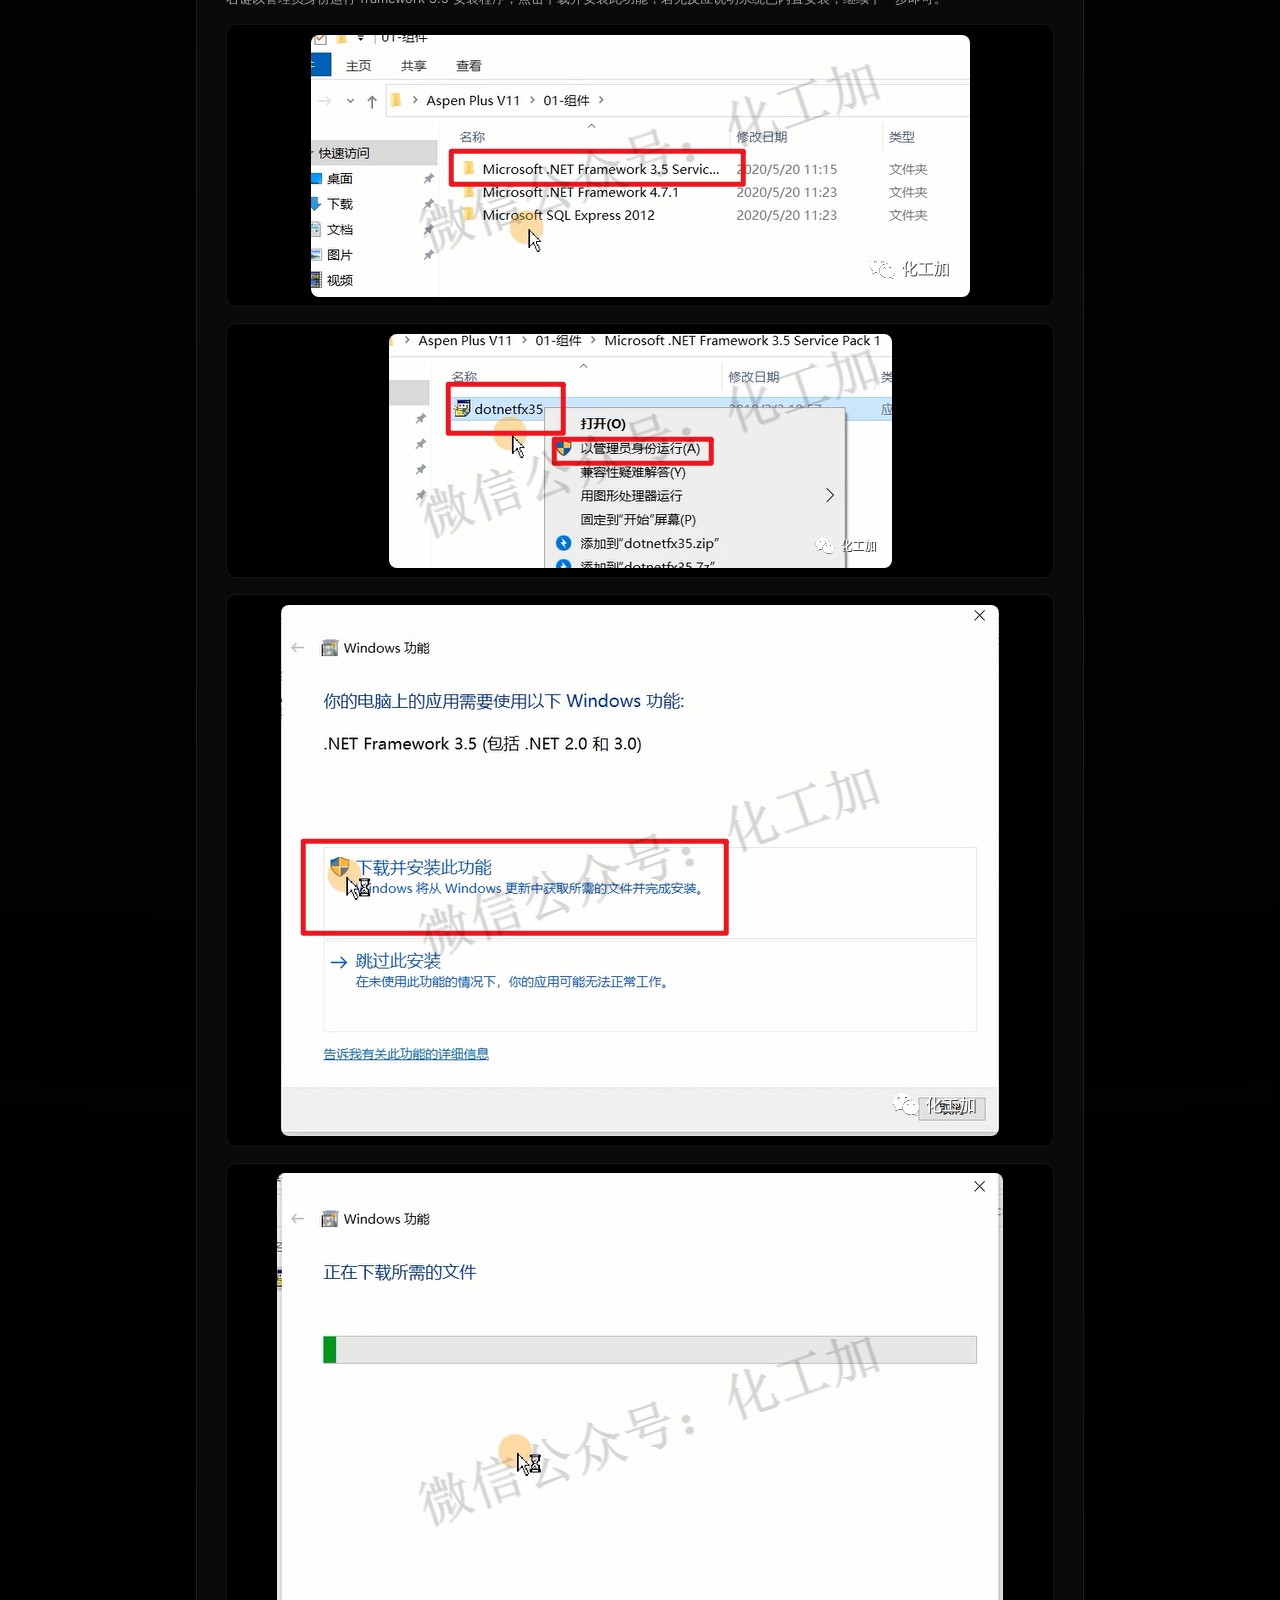
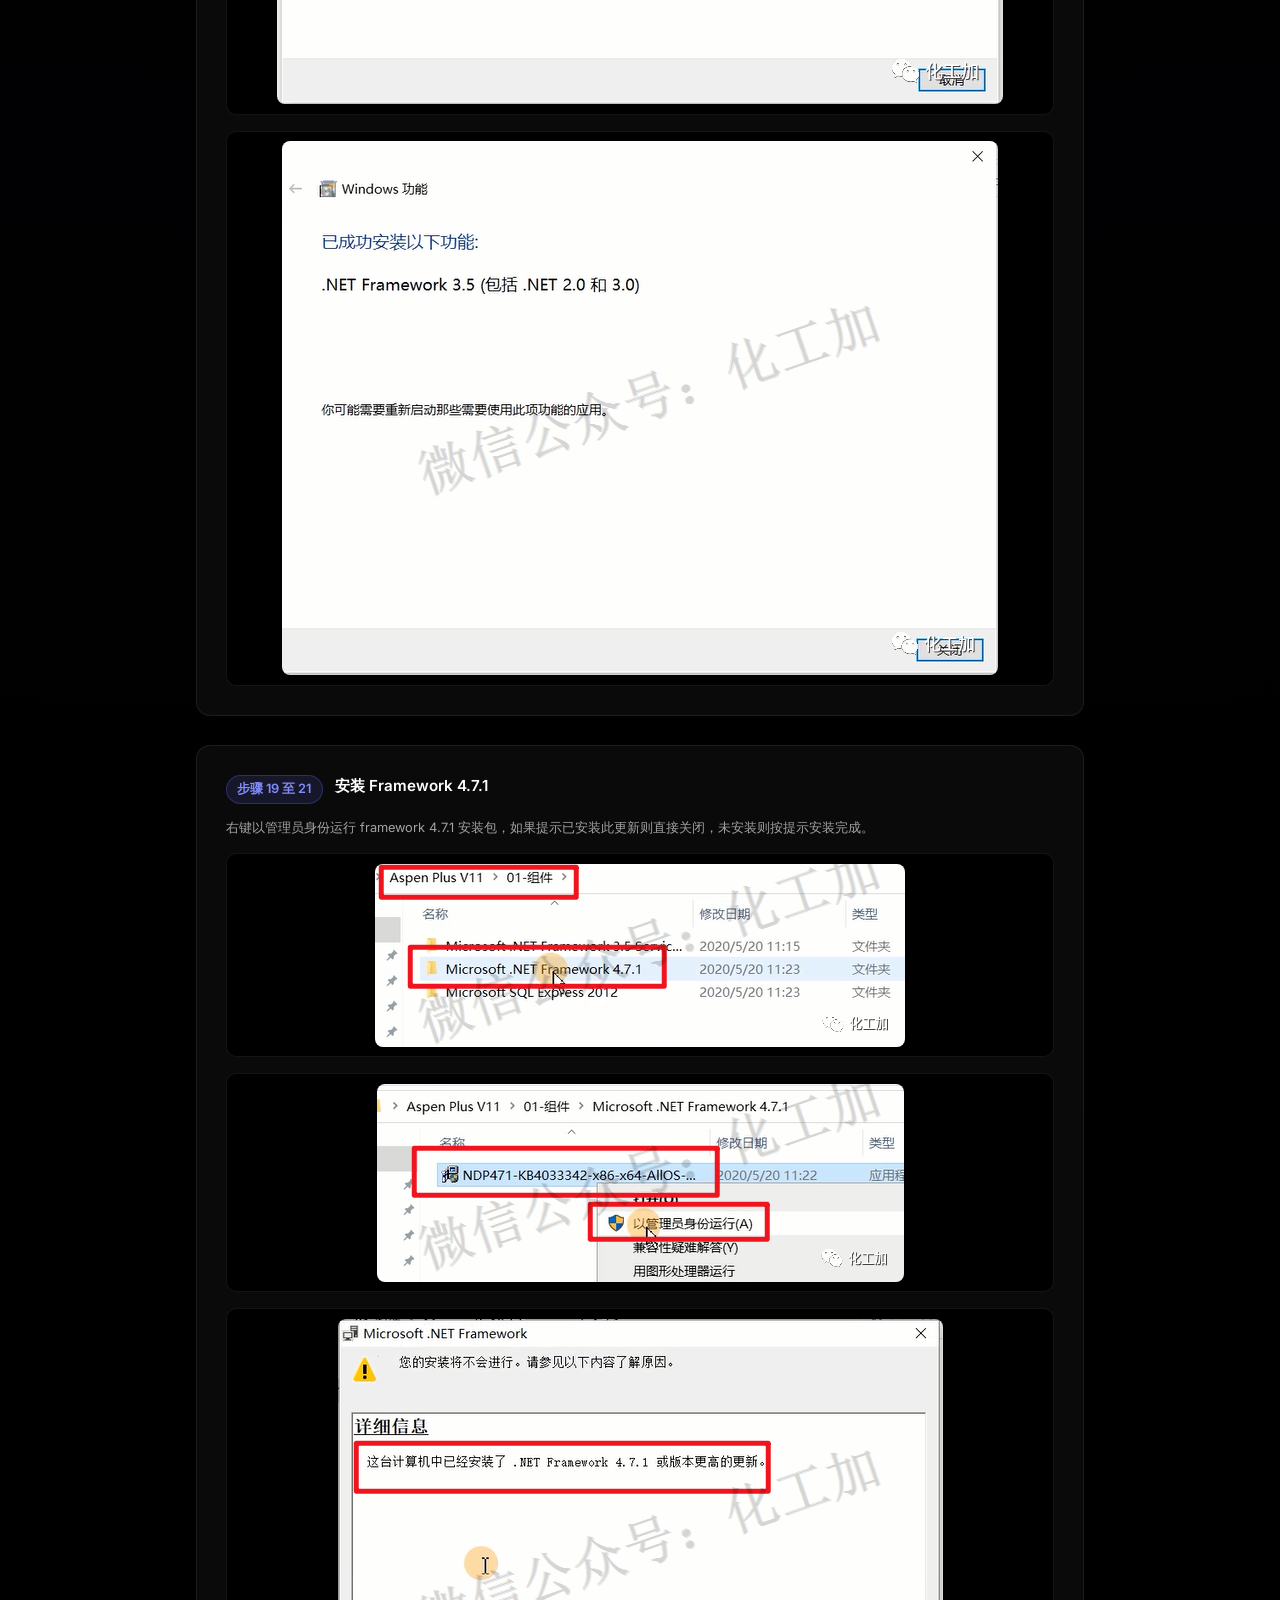
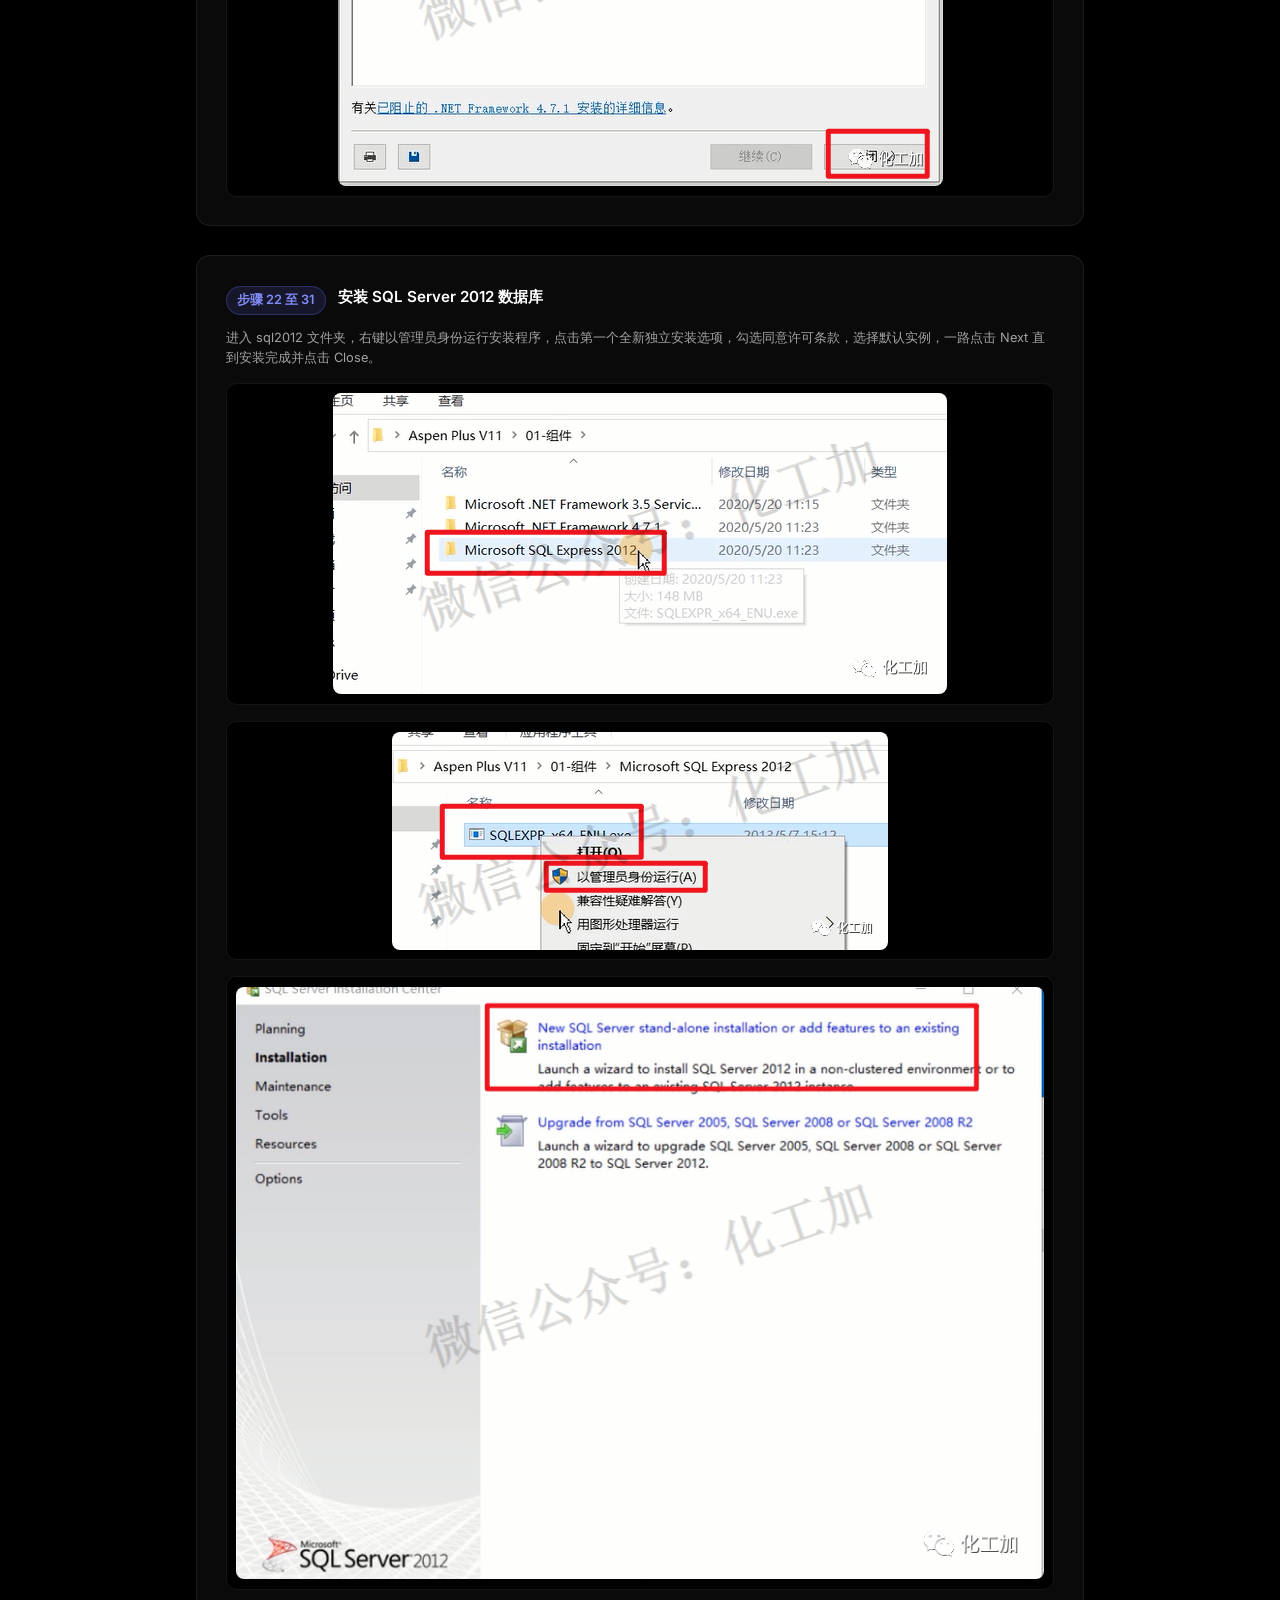
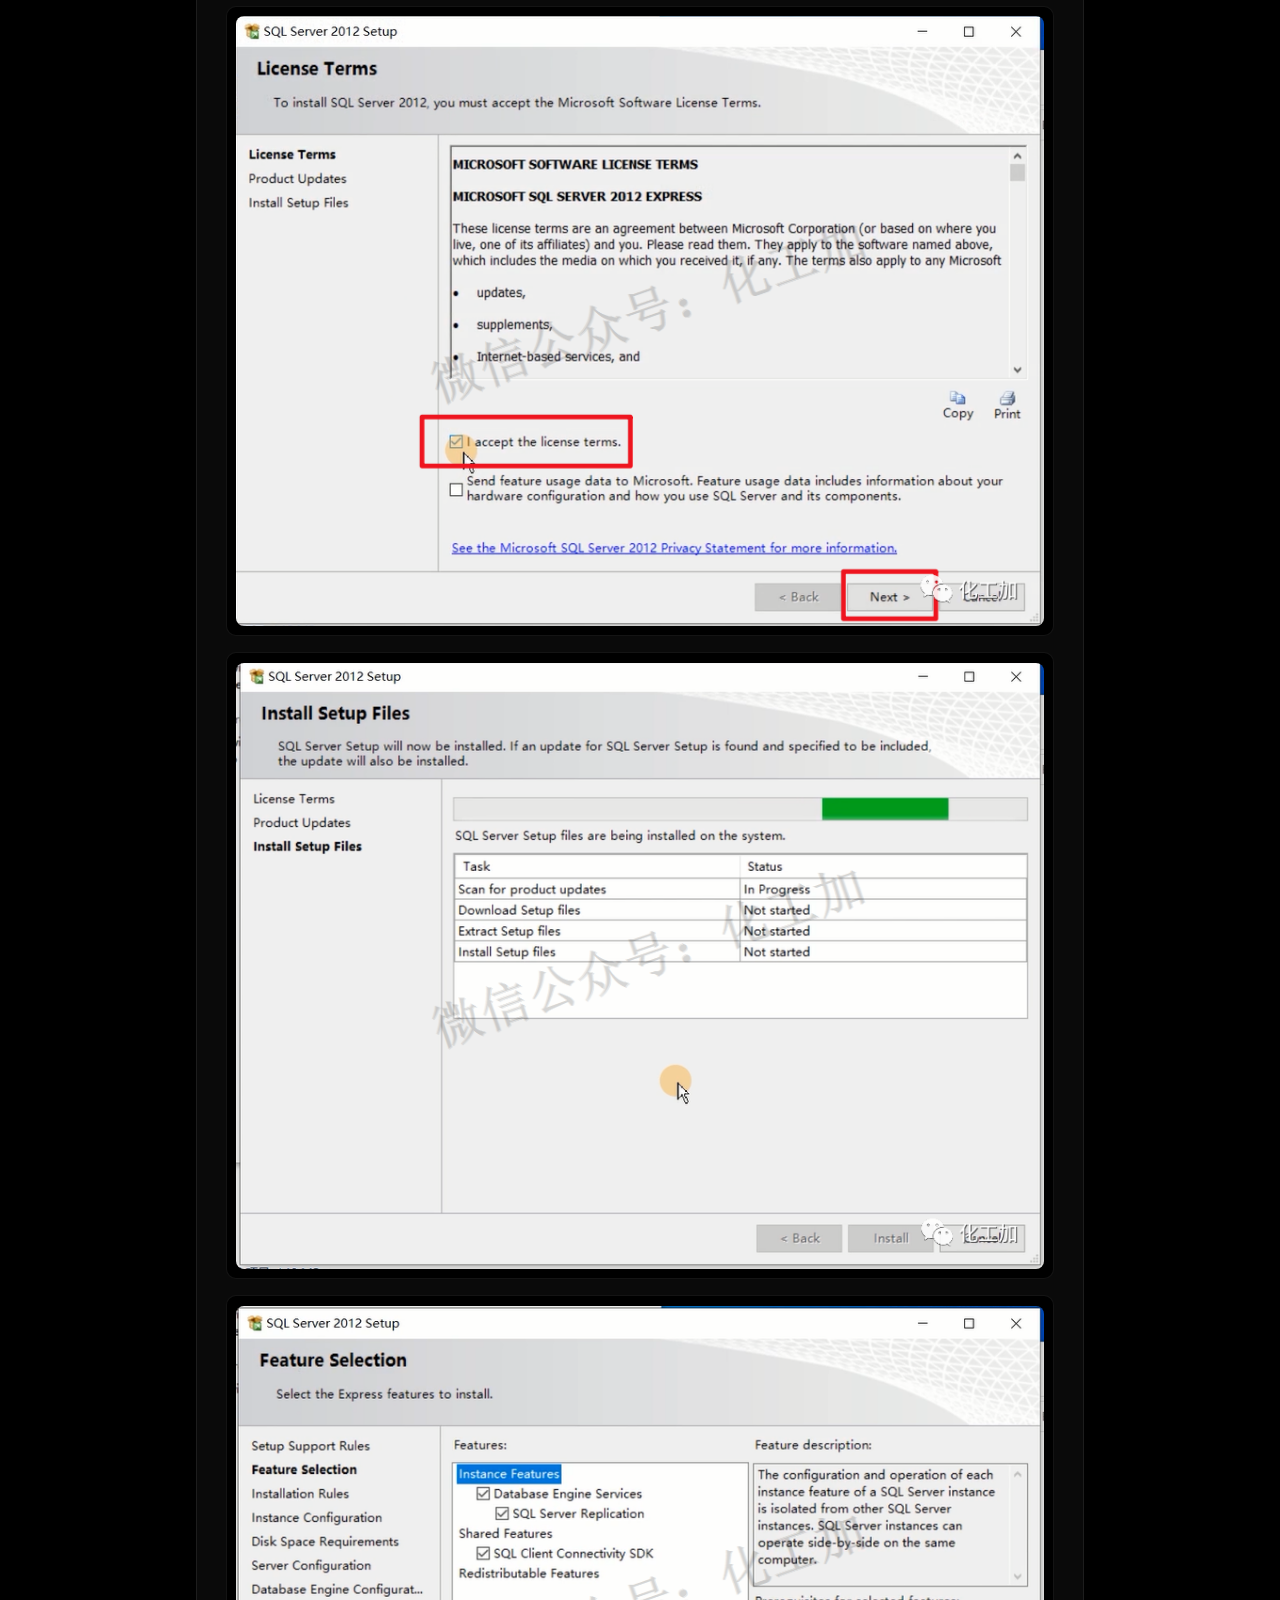
==== commit 5f2eeb81: "feat(aspen): add courseware PPT download card and expand download layout" ====
--- a/aspen/index.html
+++ b/aspen/index.html
@@ -75,7 +75,7 @@
 
       <div class="hero-btns" style="justify-content: center;">
         <a href="#download" class="btn-primary">
-          <i class="fa-solid fa-download"></i> 获取安装包
+          <i class="fa-solid fa-download"></i> 获取安装包与课件
         </a>
         <a href="#manual-guide" class="btn-secondary">
           <i class="fa-solid fa-book-open"></i> 查看图文教程
@@ -86,14 +86,14 @@
 
   <!-- Section 1: Download -->
   <section id="download" class="section">
-    <div class="container" style="max-width: 960px;">
+    <div class="container" style="max-width: 1180px;">
       <div class="section-header">
         <div class="subtitle">DOWNLOAD</div>
         <h2 class="section-title">下载专区</h2>
-        <p class="section-desc">根据你的实际需求选择下载完整安装包，或仅下载教程与工具包。</p>
-      </div>
-
-      <div style="display: grid; grid-template-columns: repeat(auto-fit, minmax(360px, 1fr)); gap: 1.8rem;">
+        <p class="section-desc">根据你的实际需求选择下载完整安装包、轻量教程工具包或课程实训教学课件。</p>
+      </div>
+
+      <div style="display: grid; grid-template-columns: repeat(auto-fit, minmax(320px, 1fr)); gap: 1.8rem;">
         
         <!-- Card 1: 完整安装包 -->
         <div class="card" style="padding: 2rem; display: flex; flex-direction: column; justify-content: space-between;">
@@ -117,8 +117,8 @@
                 <span class="meta-val">约 9.5 GB</span>
               </div>
               <div class="file-meta-row">
-                <span class="meta-label">校验码 MD5</span>
-                <span class="meta-val">99E43DC772317991F55B68100C0F7B36</span>
+                <span class="meta-label">包含内容</span>
+                <span class="meta-val">官方完整安装镜像、运行库组件及全套教程</span>
               </div>
             </div>
           </div>
@@ -179,6 +179,53 @@
               </div>
               <div>
                 <a href="https://download.hnnilovey.me/AspenPlus_V11_Tutorial.zip" class="btn-secondary" style="justify-content: center; text-align: center; width: 100%; box-sizing: border-box; padding: 0.85rem 0.5rem; font-size: 0.92rem;">
+                  <i class="fa-solid fa-cloud-arrow-down"></i> 通用网络下载
+                </a>
+              </div>
+            </div>
+            <div style="font-size: 0.78rem; color: #f59e0b; margin-top: 0.6rem; text-align: center; line-height: 1.5;">
+              如果浏览器显示不能安全下载，右键选择保存或保留
+            </div>
+          </div>
+        </div>
+
+        <!-- Card 3: 课程教学与实训课件 -->
+        <div class="card" style="padding: 2rem; display: flex; flex-direction: column; justify-content: space-between; border-color: rgba(244, 63, 94, 0.3);">
+          <div>
+            <div style="display: flex; align-items: center; justify-content: space-between; margin-bottom: 1.2rem;">
+              <span style="font-size: 0.85rem; font-weight: 600; color: #f43f5e; text-transform: uppercase; letter-spacing: 0.05em;">选项三</span>
+              <span style="background: rgba(244, 63, 94, 0.15); color: #fb7185; font-size: 0.78rem; padding: 0.25rem 0.65rem; border-radius: 9999px; font-weight: 500;">教学实训</span>
+            </div>
+            <h3 style="font-size: 1.35rem; font-weight: 700; margin-bottom: 0.6rem; color: #fff;">课程教学与实训课件</h3>
+            <p style="font-size: 0.88rem; color: var(--text-muted); line-height: 1.6; margin-bottom: 1.5rem;">
+              配套低温空分流程模拟设计与轻烃分馏实训课件。内含教学任务说明、流程模拟要点、热力学物性方法选择指南及完整工业案例。
+            </p>
+
+            <div class="file-meta-table" style="margin-bottom: 1.5rem;">
+              <div class="file-meta-row">
+                <span class="meta-label">文件名称</span>
+                <span class="meta-val">任务及Aspenplus软件.pptx</span>
+              </div>
+              <div class="file-meta-row">
+                <span class="meta-label">文件大小</span>
+                <span class="meta-val">约 1.9 MB</span>
+              </div>
+              <div class="file-meta-row">
+                <span class="meta-label">包含内容</span>
+                <span class="meta-val">空分设计任务书、物性方法指导、分馏模拟案例与工艺流程图</span>
+              </div>
+            </div>
+          </div>
+
+          <div>
+            <div style="display: grid; grid-template-columns: 1fr 1fr; gap: 0.8rem;">
+              <div>
+                <a href="http://10.193.203.5:8088/Task_and_AspenPlus_Courseware.pptx" download="任务及Aspenplus软件.pptx" target="_blank" rel="noopener noreferrer" class="btn-accent" style="justify-content: center; text-align: center; width: 100%; box-sizing: border-box; padding: 0.85rem 0.5rem; font-size: 0.92rem; background: linear-gradient(135deg, #e11d48, #f43f5e);">
+                  <i class="fa-solid fa-graduation-cap"></i> 校园网下载
+                </a>
+              </div>
+              <div>
+                <a href="Task_and_AspenPlus_Courseware.pptx" download="任务及Aspenplus软件.pptx" class="btn-secondary" style="justify-content: center; text-align: center; width: 100%; box-sizing: border-box; padding: 0.85rem 0.5rem; font-size: 0.92rem;">
                   <i class="fa-solid fa-cloud-arrow-down"></i> 通用网络下载
                 </a>
               </div>
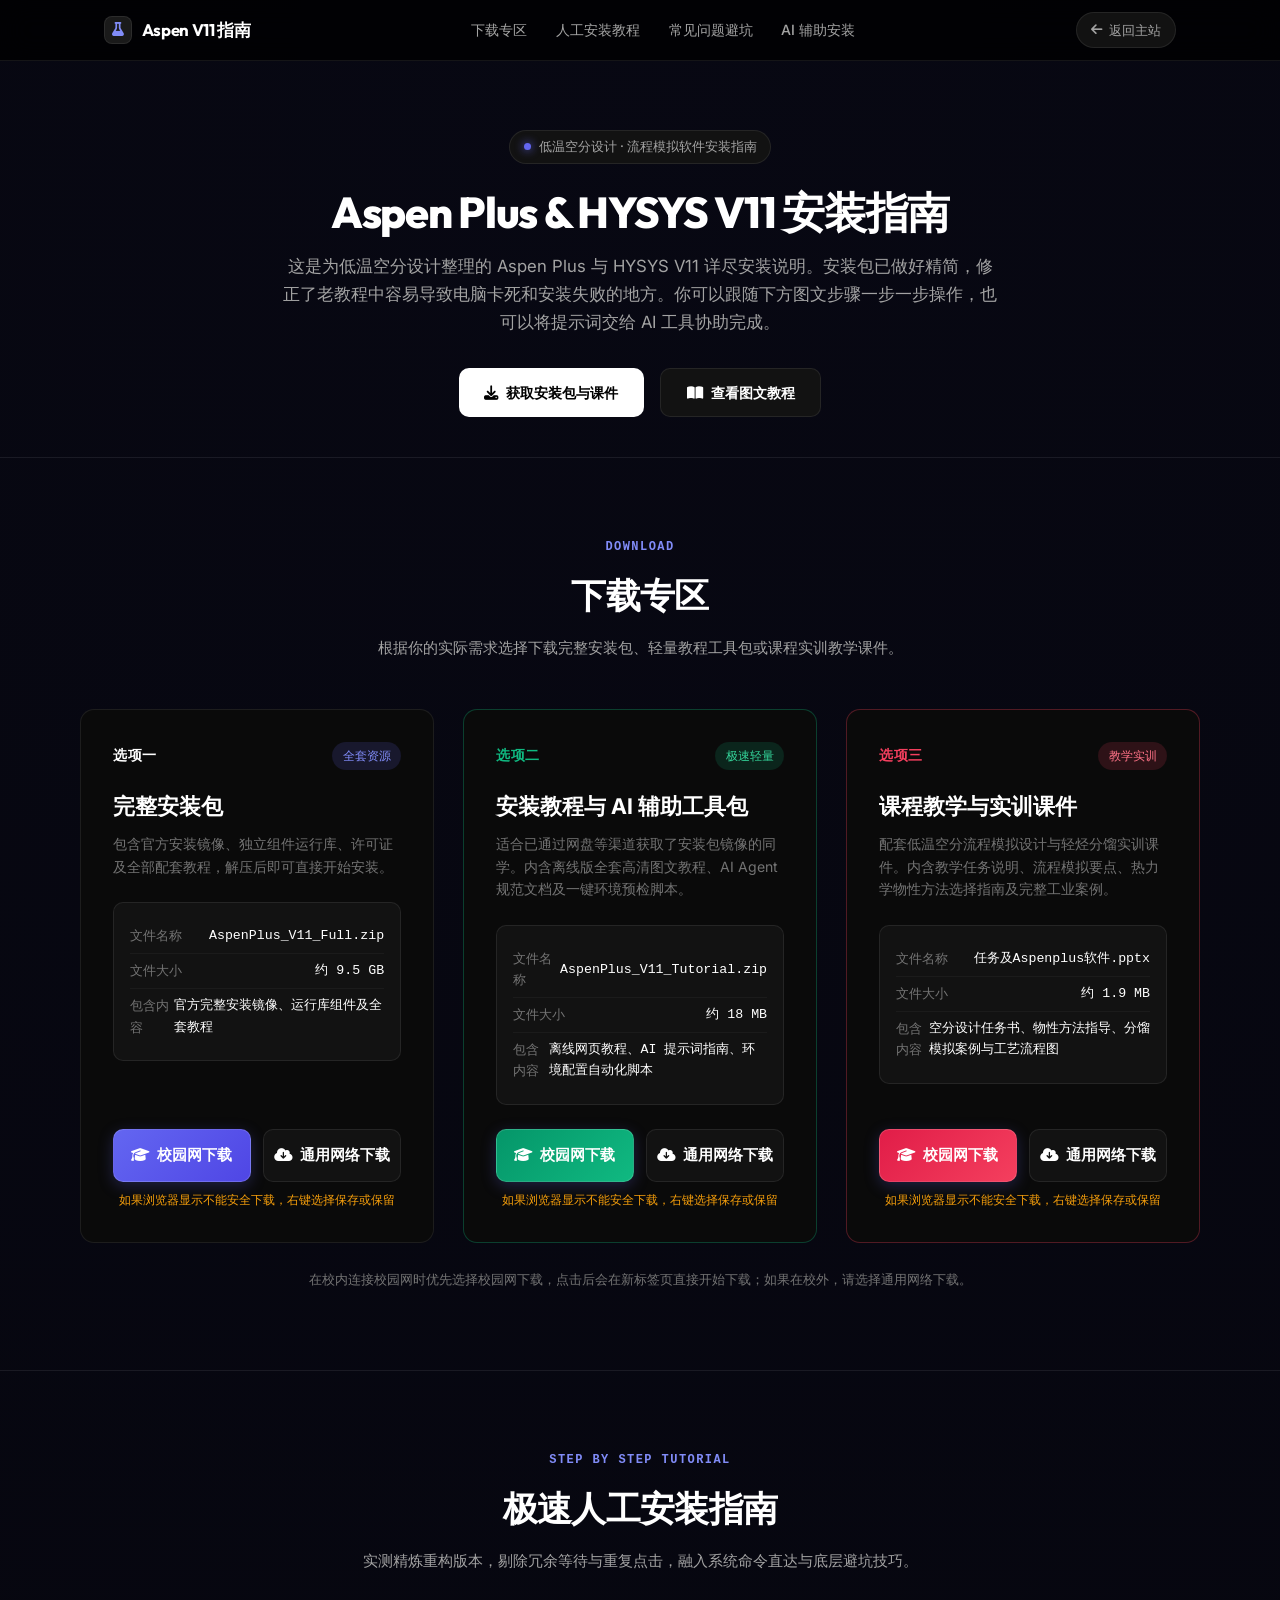
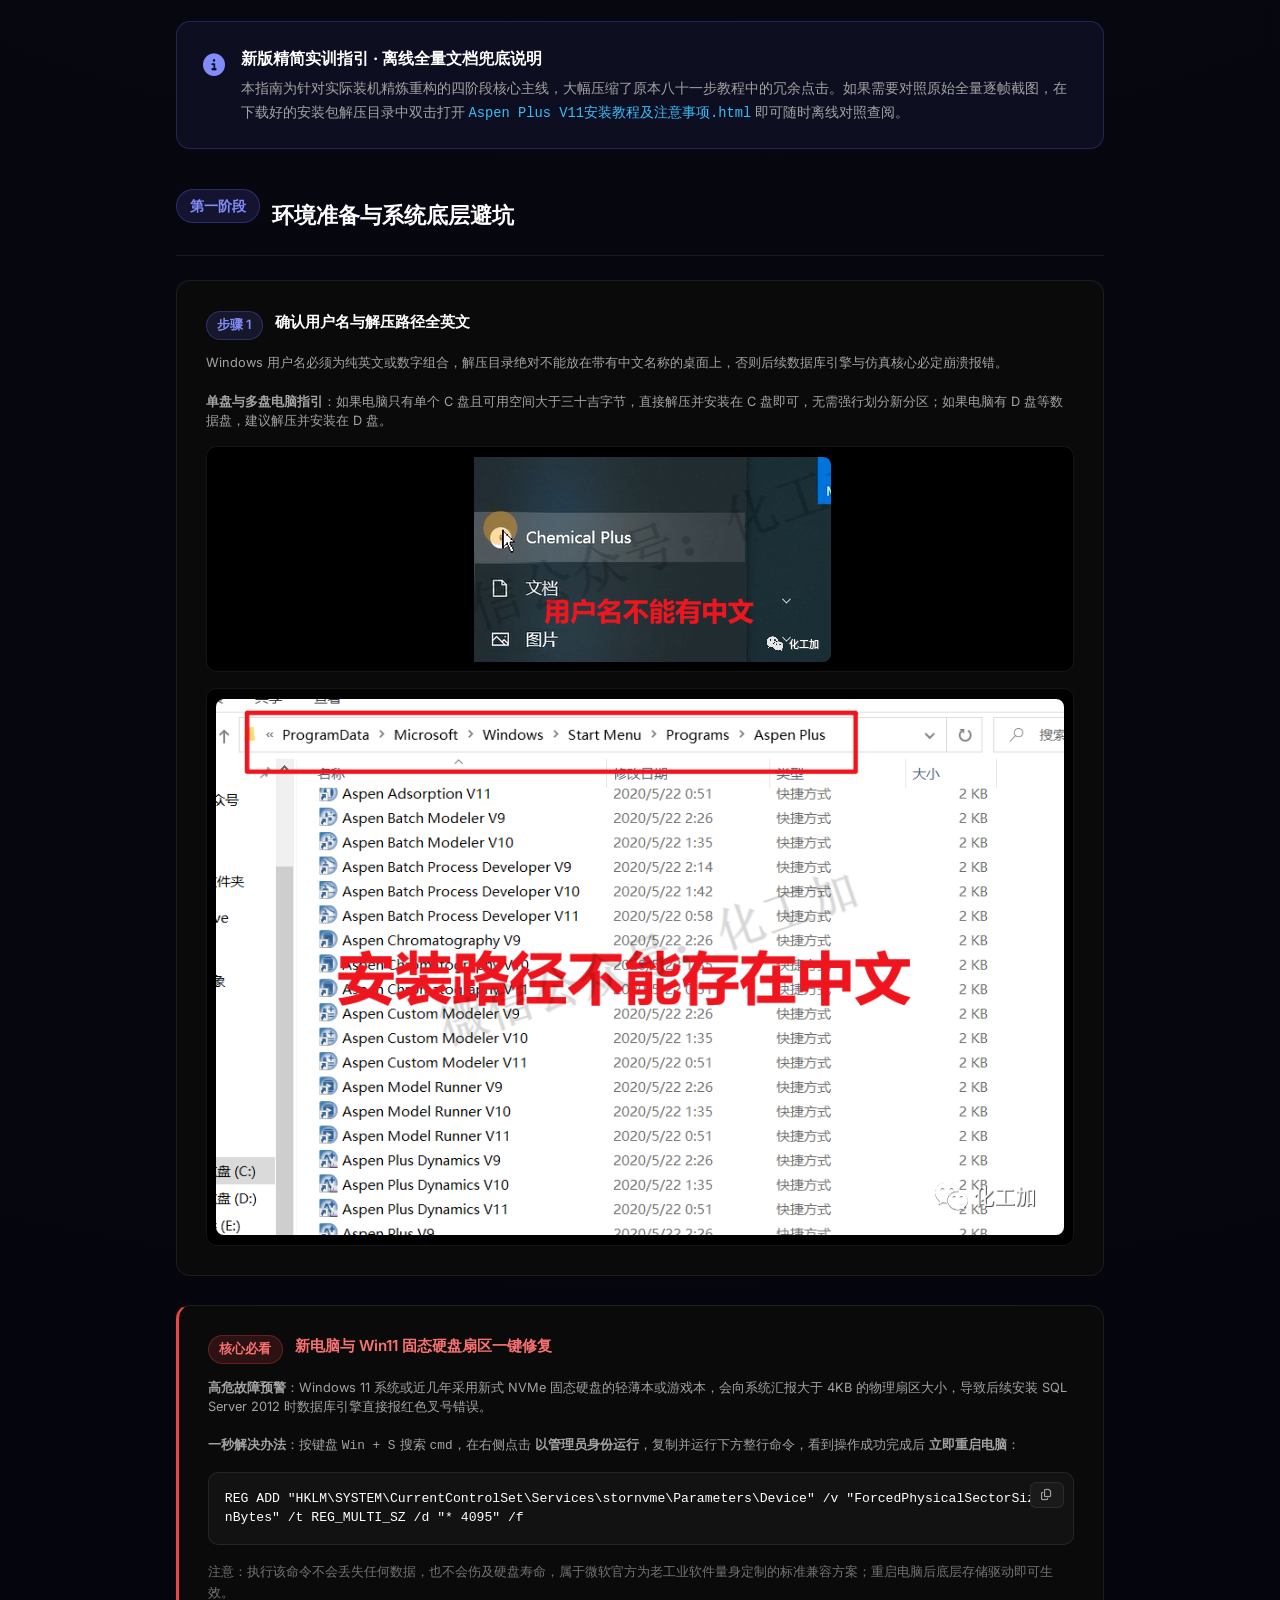
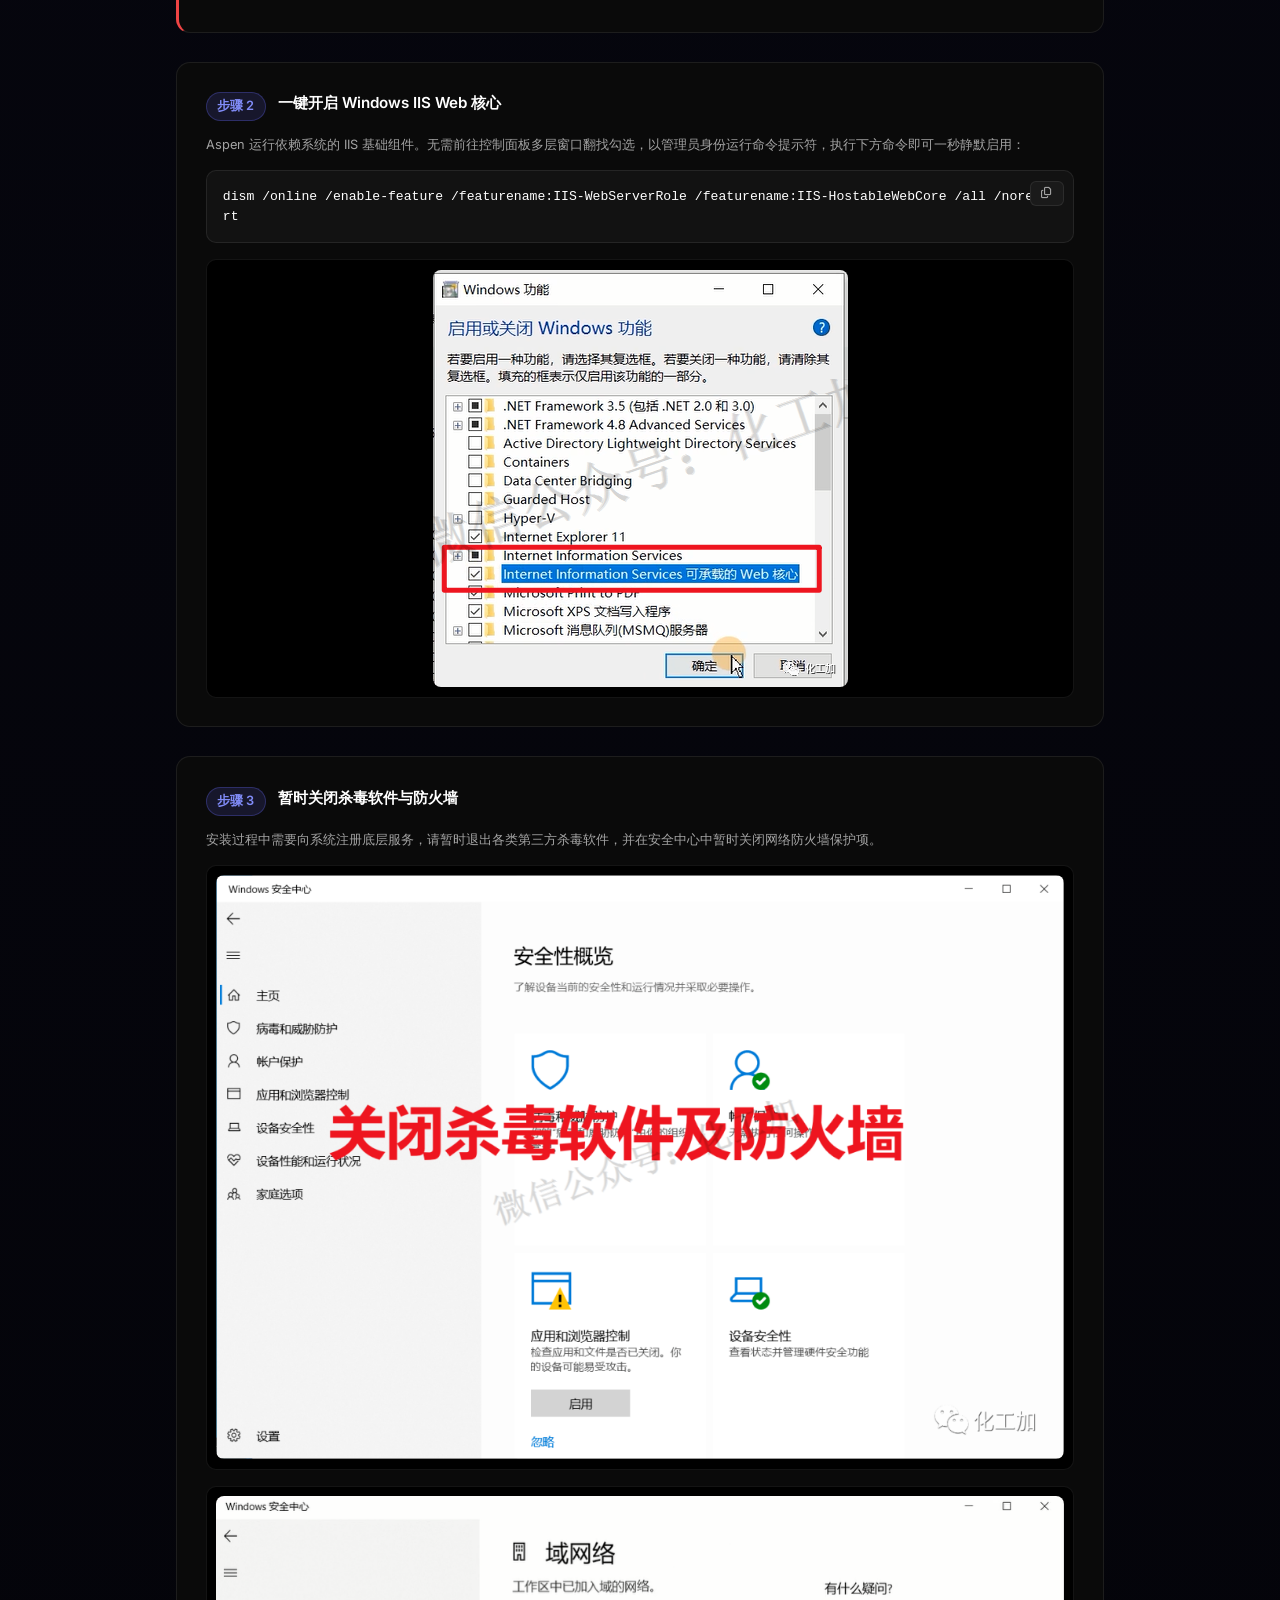
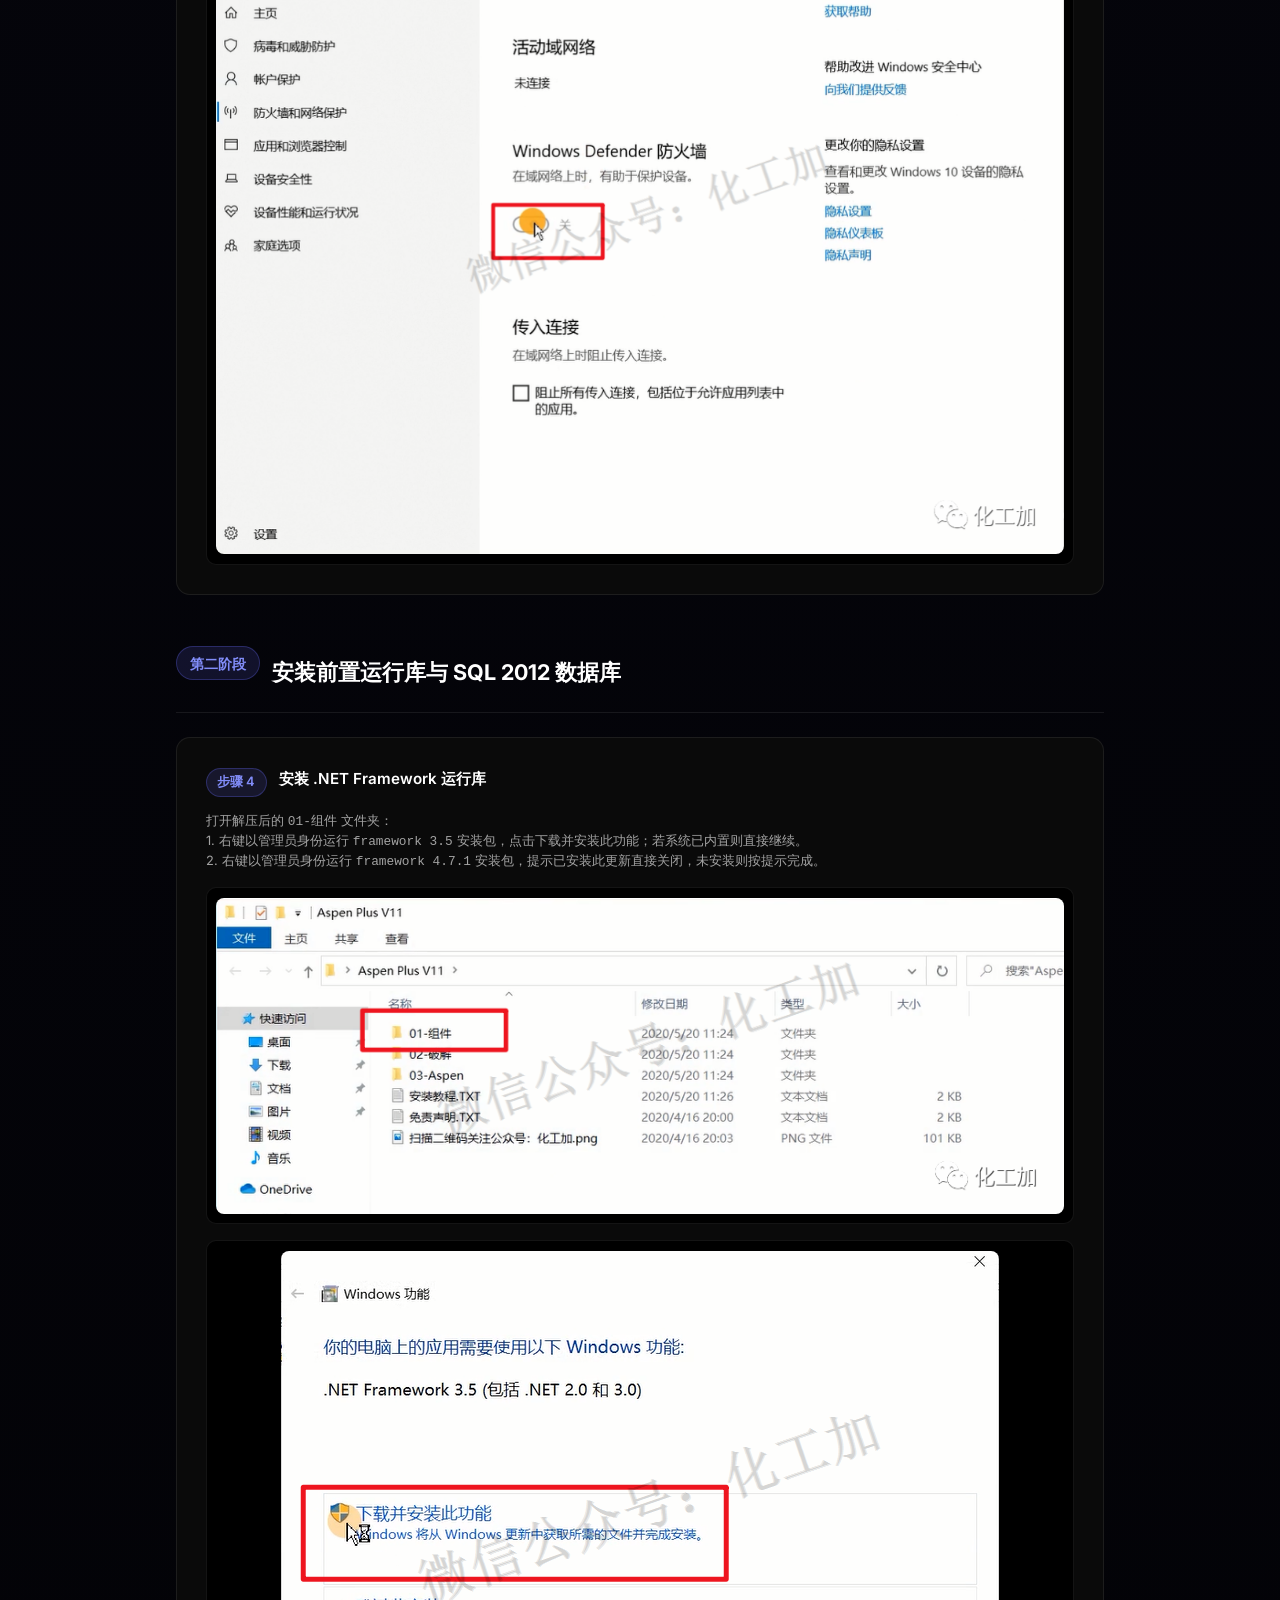
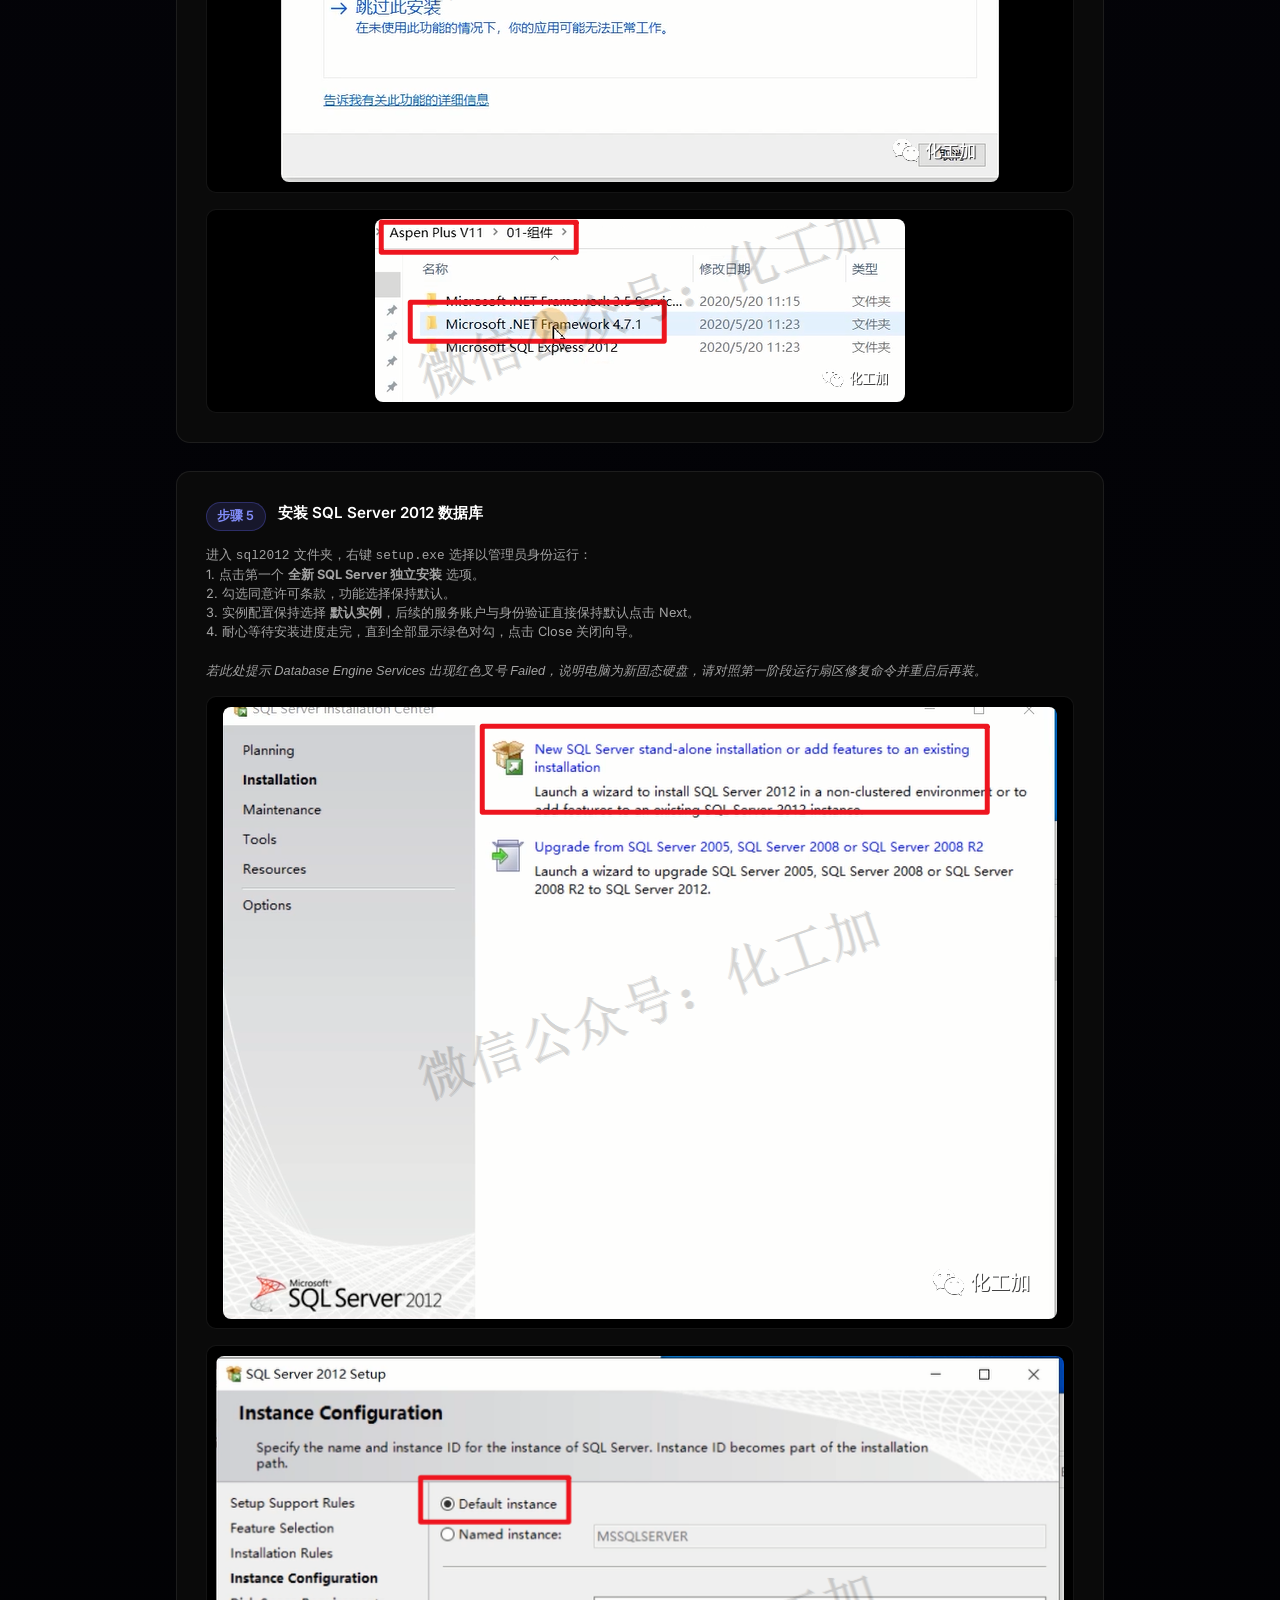
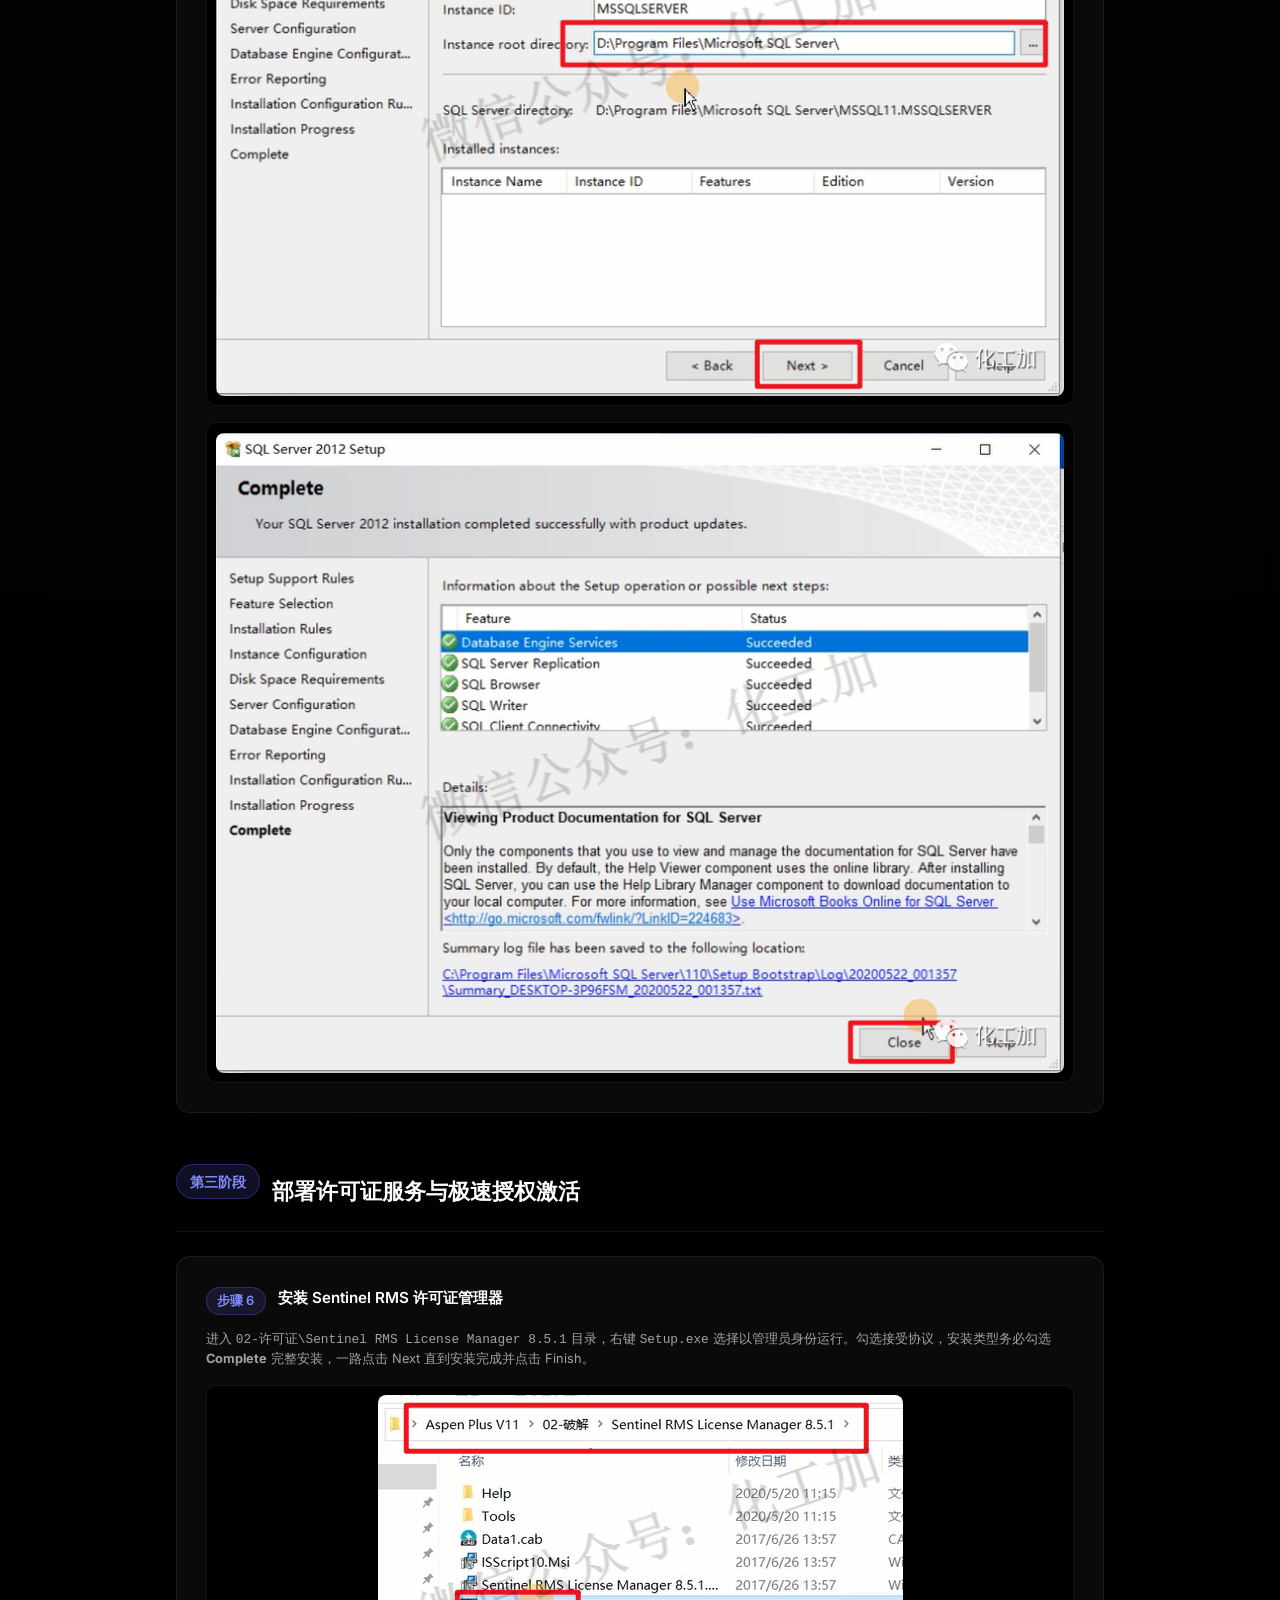
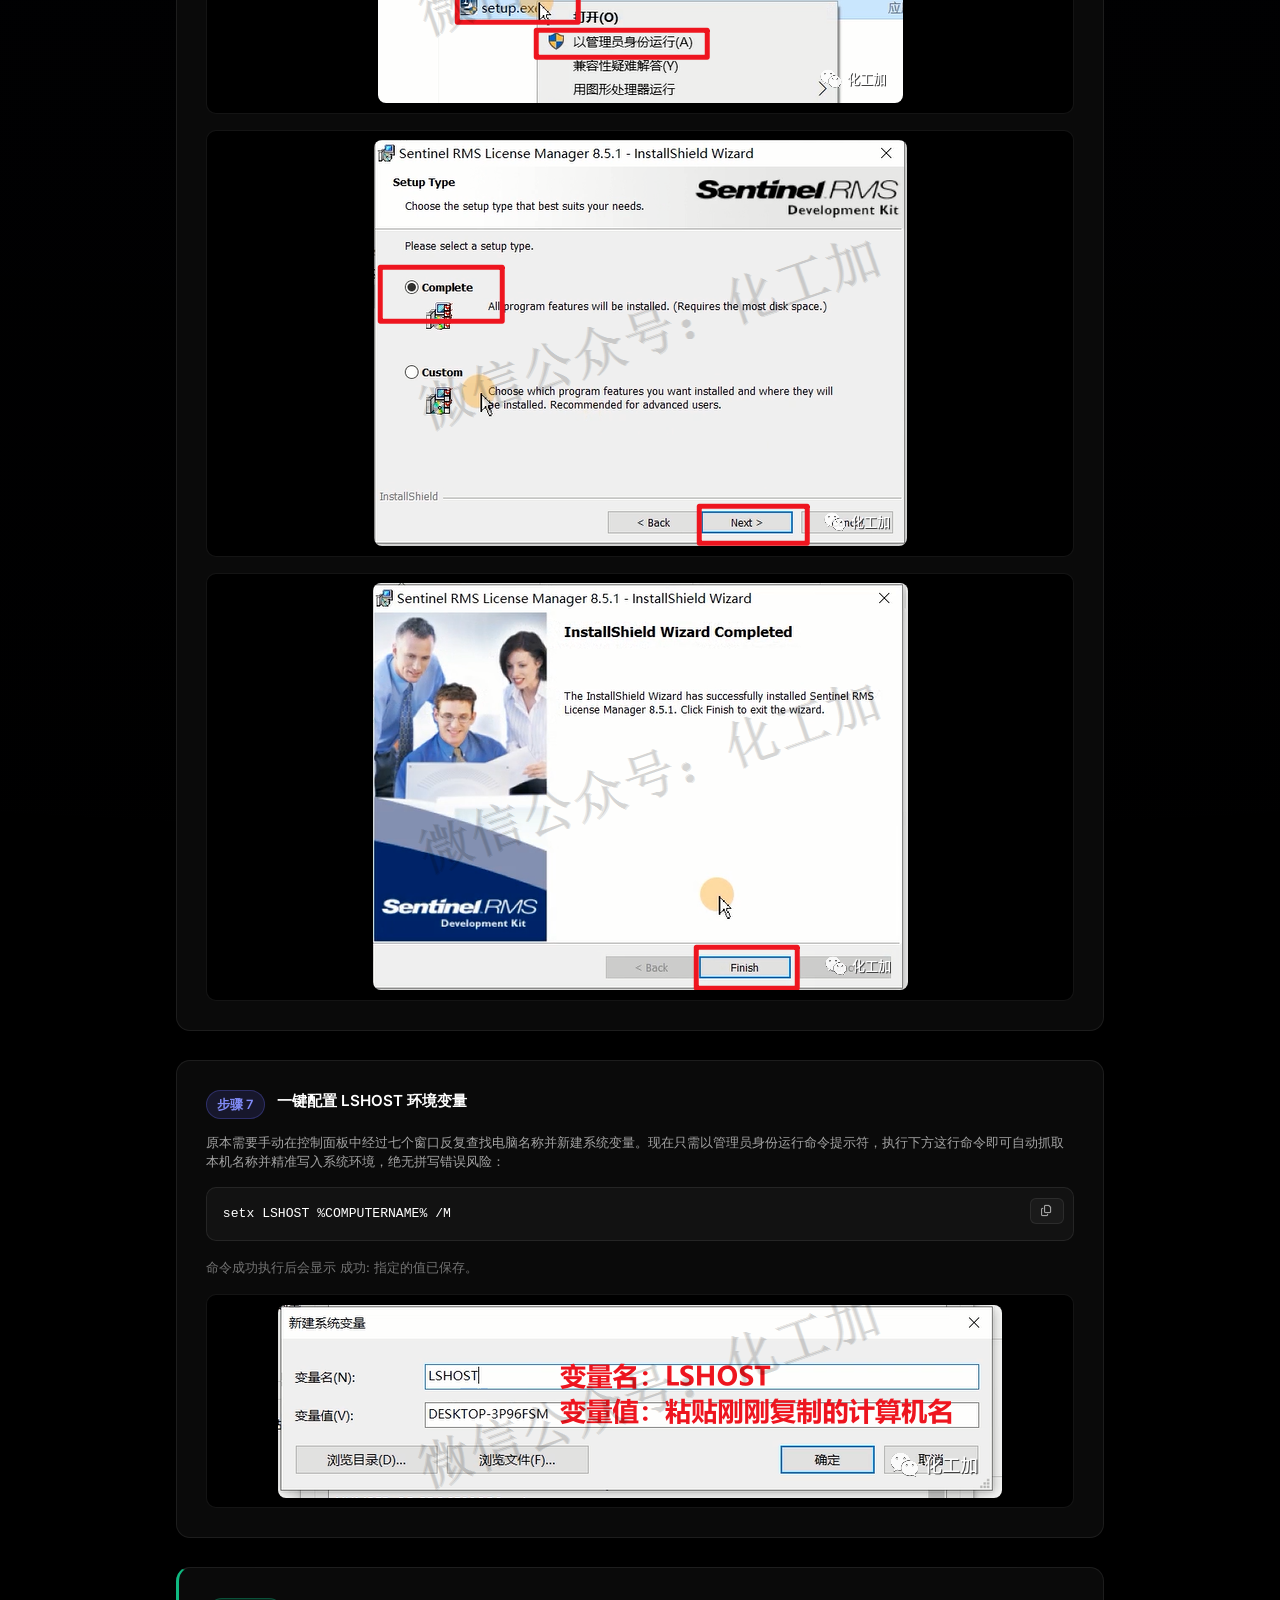
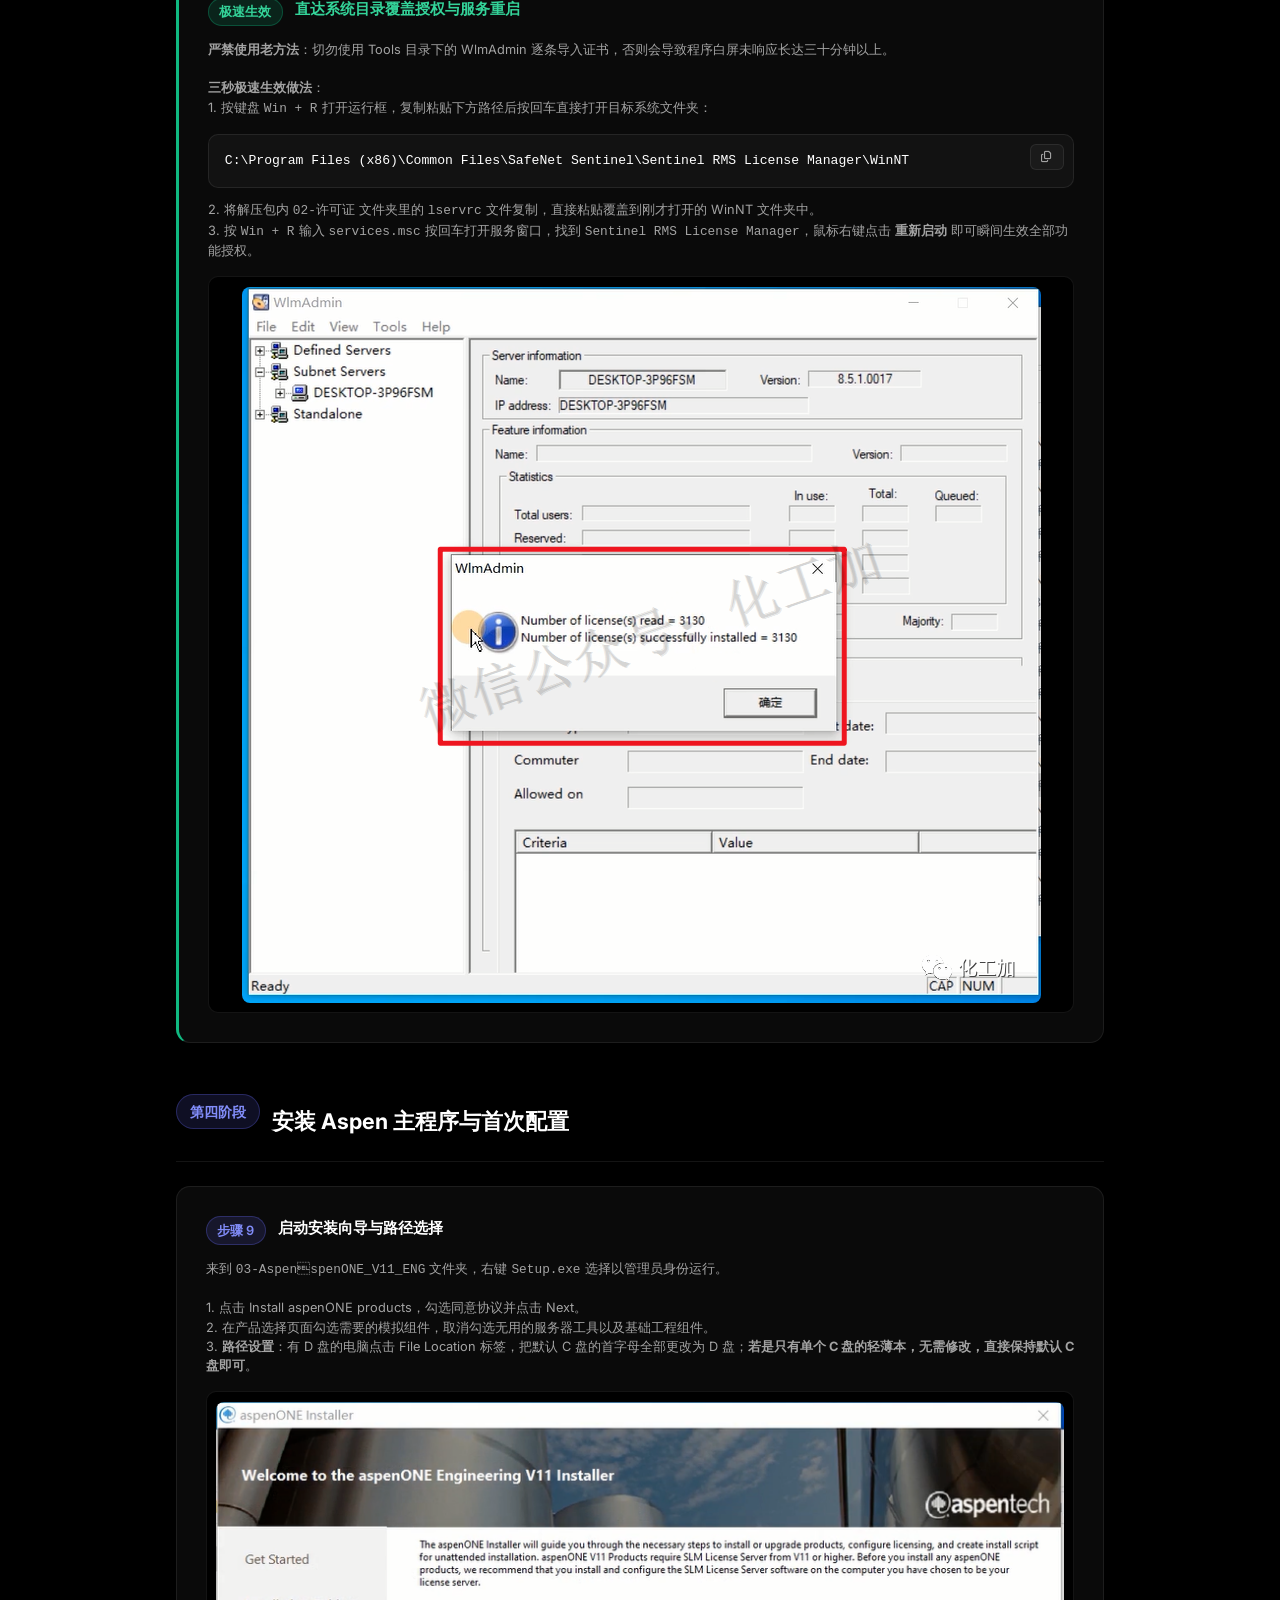
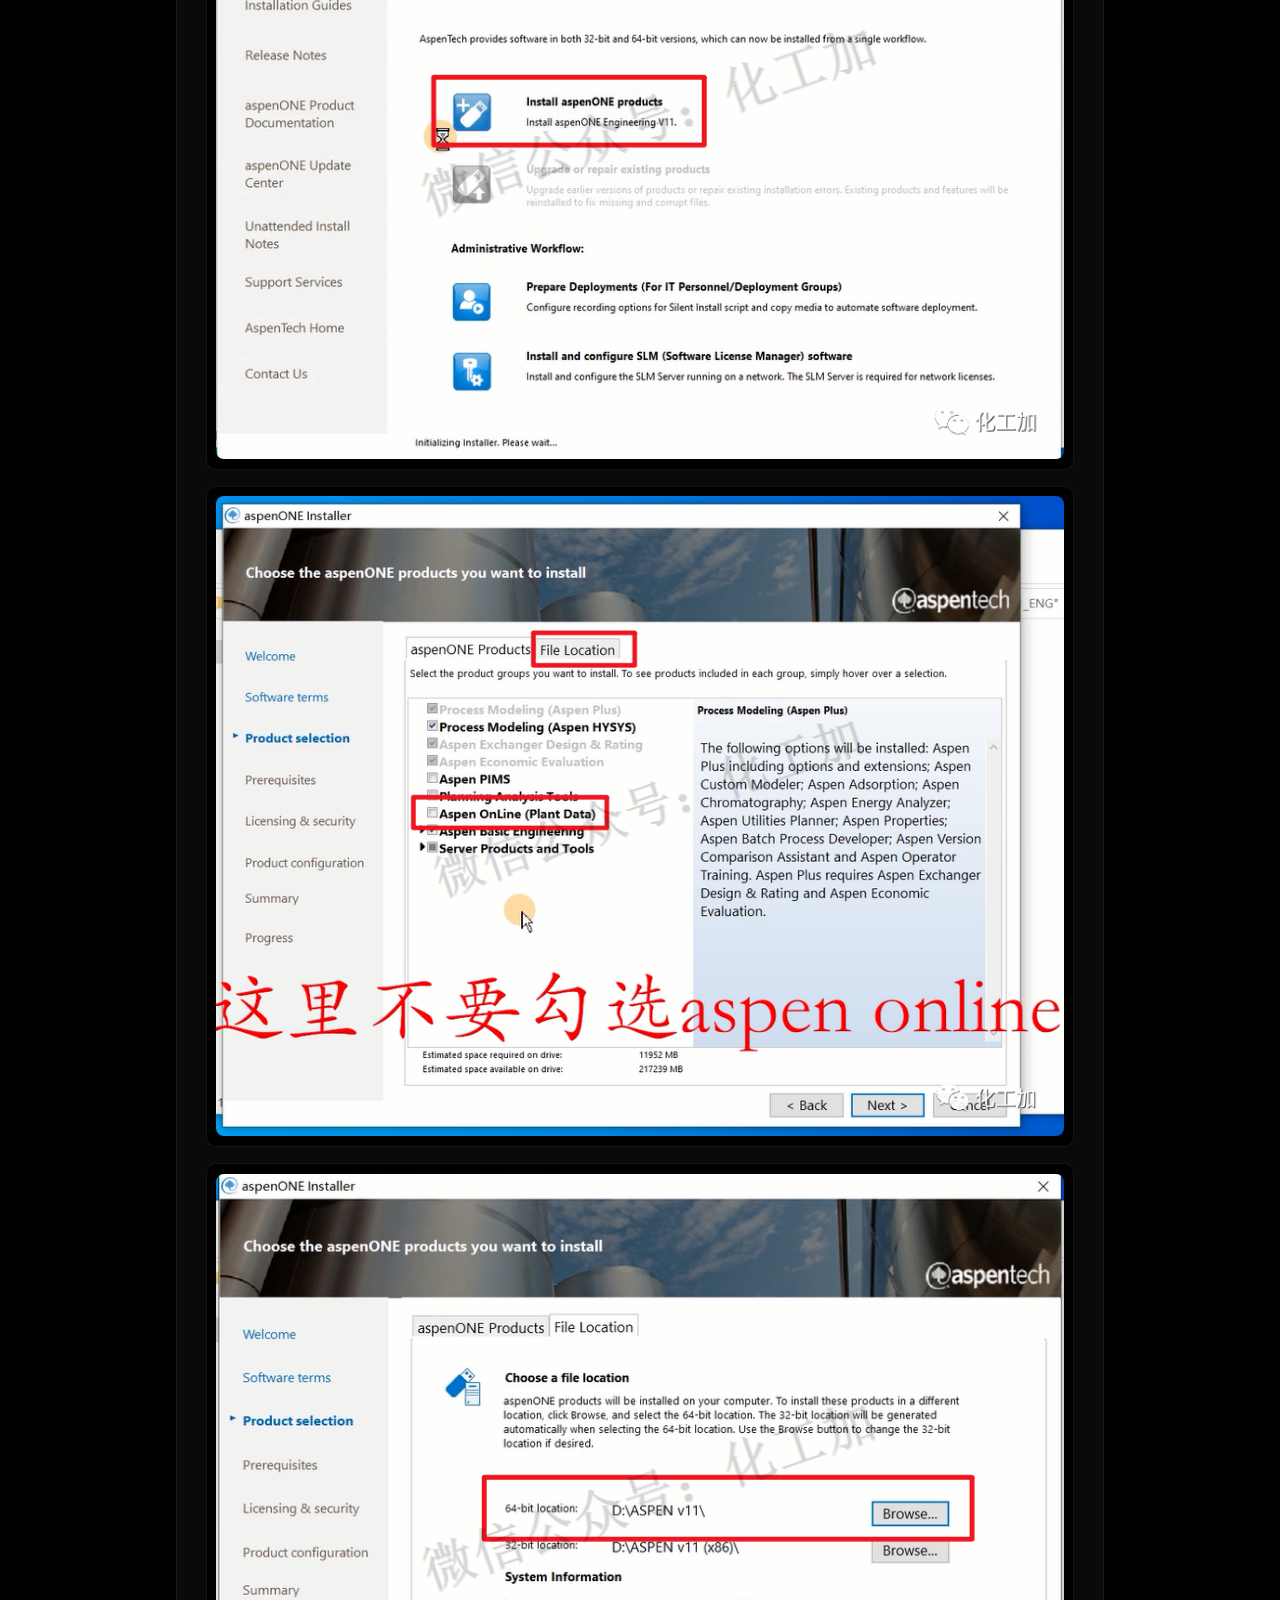
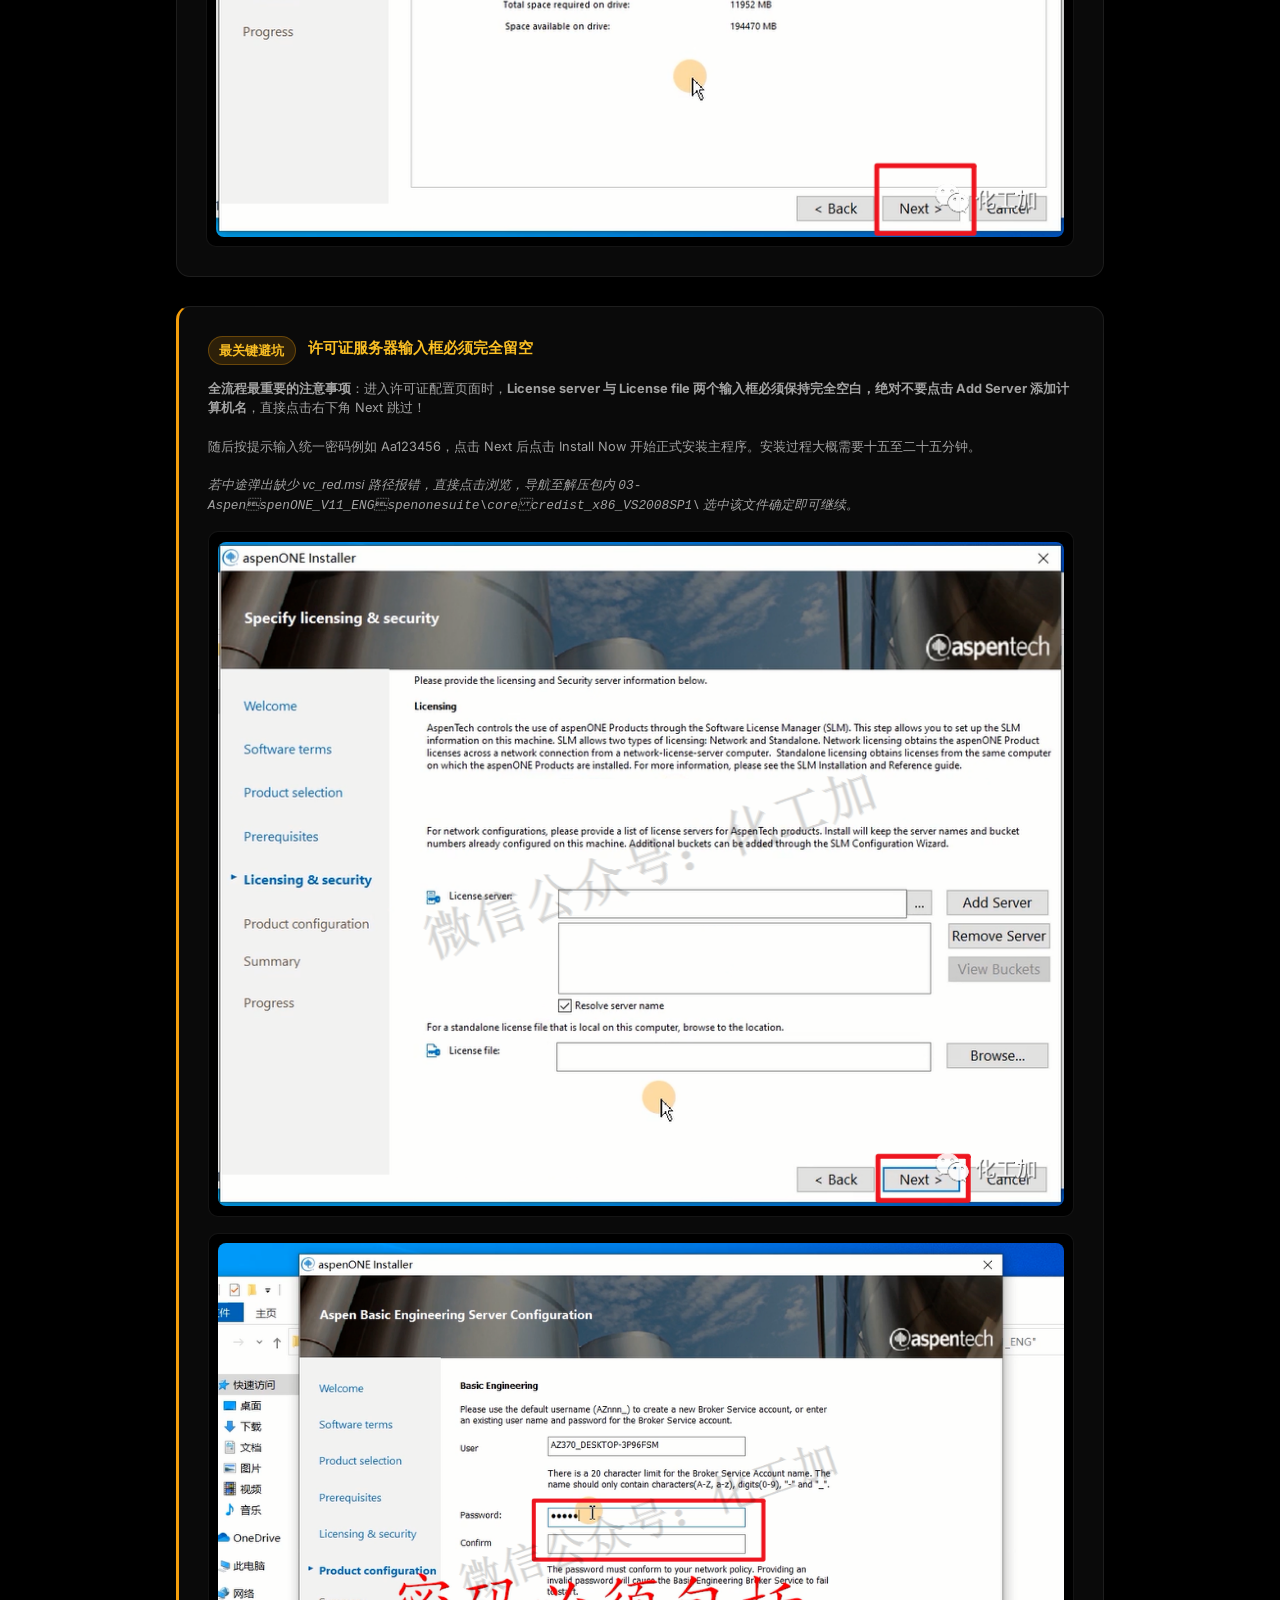
==== commit c60b868c: "feat(aspen): reconstruct manual install guide with 4 phases, Win11 NVMe SSD fix, and FAQ dictionary" ====
--- a/aspen/index.html
+++ b/aspen/index.html
@@ -31,8 +31,9 @@
       </a>
 
       <nav class="nav-links">
-        <a href="#download" class="nav-link">下载文件</a>
+        <a href="#download" class="nav-link">下载专区</a>
         <a href="#manual-guide" class="nav-link">人工安装教程</a>
+        <a href="#faq" class="nav-link">常见问题避坑</a>
         <a href="#ai-guide" class="nav-link">AI 辅助安装</a>
       </nav>
 
@@ -51,8 +52,9 @@
   <div id="mobile-drawer" class="mobile-drawer-overlay">
     <div class="mobile-drawer-content">
       <nav class="mobile-drawer-links">
-        <a href="#download" class="mobile-nav-link"><i class="fa-solid fa-download"></i> 下载文件</a>
+        <a href="#download" class="mobile-nav-link"><i class="fa-solid fa-download"></i> 下载专区</a>
         <a href="#manual-guide" class="mobile-nav-link"><i class="fa-solid fa-book-open"></i> 人工安装教程</a>
+        <a href="#faq" class="mobile-nav-link"><i class="fa-solid fa-circle-question"></i> 常见问题避坑</a>
         <a href="#ai-guide" class="mobile-nav-link"><i class="fa-solid fa-robot"></i> AI 辅助安装</a>
         <a href="https://hnnilovey.me" class="mobile-nav-link"><i class="fa-solid fa-house"></i> 返回主站</a>
       </nav>
@@ -246,331 +248,417 @@
 
   <!-- Section 2: Manual Detailed Guide -->
   <section id="manual-guide" class="section">
-    <div class="container" style="max-width: 920px;">
+    <div class="container" style="max-width: 960px;">
       <div class="section-header">
         <div class="subtitle">STEP BY STEP TUTORIAL</div>
-        <h2 class="section-title">人工图文安装教程</h2>
-        <p class="section-desc">本教程完全对照安装包内的真实流程，按部就班附带步骤截图，请依次操作。</p>
+        <h2 class="section-title">极速人工安装指南</h2>
+        <p class="section-desc">实测精炼重构版本，剔除冗余等待与重复点击，融入系统命令直达与底层避坑技巧。</p>
+      </div>
+
+      <!-- Fallback Notice Card -->
+      <div style="background: rgba(99, 102, 241, 0.08); border: 1px solid rgba(99, 102, 241, 0.25); border-radius: var(--radius-xl); padding: 1.4rem 1.6rem; margin-bottom: 2.5rem; display: flex; align-items: flex-start; gap: 1rem;">
+        <div style="font-size: 1.4rem; color: var(--accent-violet); flex-shrink: 0; margin-top: 0.15rem;">
+          <i class="fa-solid fa-circle-info"></i>
+        </div>
+        <div>
+          <h4 style="margin: 0 0 0.4rem 0; font-size: 1.02rem; color: #fff; font-weight: 700;">
+            新版精简实训指引 · 离线全量文档兜底说明
+          </h4>
+          <p style="margin: 0; font-size: 0.86rem; color: var(--text-secondary); line-height: 1.7;">
+            本指南为针对实际装机精炼重构的四阶段核心主线，大幅压缩了原本八十一步教程中的冗余点击。如果需要对照原始全量逐帧截图，在下载好的安装包解压目录中双击打开 <code style="color: #38bdf8;">Aspen Plus V11安装教程及注意事项.html</code> 即可随时离线对照查阅。
+          </p>
+        </div>
       </div>
 
       <!-- Phase 1 -->
-      <div style="margin-bottom: 3rem;">
+      <div style="margin-bottom: 3.2rem;">
         <div style="display: flex; align-items: center; gap: 0.8rem; margin-bottom: 1.5rem; padding-bottom: 0.8rem; border-bottom: 1px solid var(--border-color);">
           <div class="card-badge badge-blue" style="font-size: 0.9rem; padding: 0.3rem 0.8rem;">第一阶段</div>
-          <h3 style="margin: 0; font-size: 1.35rem; color: var(--text-primary);">准备工作与安全中心设置</h3>
-        </div>
-
+          <h3 style="margin: 0; font-size: 1.35rem; color: var(--text-primary);">环境准备与系统底层避坑</h3>
+        </div>
+
+        <!-- 步骤 1: 路径与用户名规范 -->
         <div class="step-item">
           <div class="step-header">
             <span class="step-badge">步骤 1</span>
-            <h4 class="step-title">检查电脑用户名</h4>
-          </div>
-          <div class="step-desc">Windows 用户名不能有中文，必须为纯英文或者英文与数字的组合。</div>
-          <div class="step-img-box"><img src="images/img_004.png" alt="步骤1 检查用户名" loading="lazy"></div>
-        </div>
-
+            <h4 class="step-title">确认用户名与解压路径全英文</h4>
+          </div>
+          <div class="step-desc">
+            Windows 用户名必须为纯英文或数字组合，解压目录绝对不能放在带有中文名称的桌面上，否则后续数据库引擎与仿真核心必定崩溃报错。
+            <br><br>
+            <strong>单盘与多盘电脑指引</strong>：如果电脑只有单个 C 盘且可用空间大于三十吉字节，直接解压并安装在 C 盘即可，无需强行划分新分区；如果电脑有 D 盘等数据盘，建议解压并安装在 D 盘。
+          </div>
+          <div class="step-img-box"><img src="images/img_004.png" alt="检查用户名" loading="lazy"></div>
+          <div class="step-img-box"><img src="images/img_005.png" alt="路径英文要求" loading="lazy"></div>
+        </div>
+
+        <!-- 步骤 2: 固态硬盘高危避坑 -->
+        <div class="step-item" style="border-left: 3px solid #ef4444;">
+          <div class="step-header">
+            <span class="step-badge" style="background: rgba(239, 68, 68, 0.15); color: #f87171; border-color: rgba(239, 68, 68, 0.3);">核心必看</span>
+            <h4 class="step-title" style="color: #f87171;">新电脑与 Win11 固态硬盘扇区一键修复</h4>
+          </div>
+          <div class="step-desc">
+            <strong>高危故障预警</strong>：Windows 11 系统或近几年采用新式 NVMe 固态硬盘的轻薄本或游戏本，会向系统汇报大于 4KB 的物理扇区大小，导致后续安装 SQL Server 2012 时数据库引擎直接报红色叉号错误。
+            <br><br>
+            <strong>一秒解决办法</strong>：按键盘 <code>Win + S</code> 搜索 <code>cmd</code>，在右侧点击 <strong>以管理员身份运行</strong>，复制并运行下方整行命令，看到操作成功完成后 <strong>立即重启电脑</strong>：
+          </div>
+          <div class="cmd-box" style="margin: 1rem 0;">
+            <button class="btn-copy-code" title="复制命令"><i class="fa-regular fa-copy"></i></button>
+            <pre>REG ADD "HKLM\SYSTEM\CurrentControlSet\Services\stornvme\Parameters\Device" /v "ForcedPhysicalSectorSizeInBytes" /t REG_MULTI_SZ /d "* 4095" /f</pre>
+          </div>
+          <div style="font-size: 0.82rem; color: var(--text-muted); line-height: 1.6;">
+            注意：执行该命令不会丢失任何数据，也不会伤及硬盘寿命，属于微软官方为老工业软件量身定制的标准兼容方案；重启电脑后底层存储驱动即可生效。
+          </div>
+        </div>
+
+        <!-- 步骤 3: 一键开启 IIS Web 核心 -->
         <div class="step-item">
           <div class="step-header">
             <span class="step-badge">步骤 2</span>
-            <h4 class="step-title">确认安装路径全英文</h4>
-          </div>
-          <div class="step-desc">后续安装时的所有安装路径均不能出现任何中文字符。</div>
-          <div class="step-img-box"><img src="images/img_005.png" alt="步骤2 路径英文要求" loading="lazy"></div>
-        </div>
-
+            <h4 class="step-title">一键开启 Windows IIS Web 核心</h4>
+          </div>
+          <div class="step-desc">
+            Aspen 运行依赖系统的 IIS 基础组件。无需前往控制面板多层窗口翻找勾选，以管理员身份运行命令提示符，执行下方命令即可一秒静默启用：
+          </div>
+          <div class="cmd-box" style="margin: 1rem 0;">
+            <button class="btn-copy-code" title="复制命令"><i class="fa-regular fa-copy"></i></button>
+            <pre>dism /online /enable-feature /featurename:IIS-WebServerRole /featurename:IIS-HostableWebCore /all /norestart</pre>
+          </div>
+          <div class="step-img-box"><img src="images/img_038.png" alt="IIS组件勾选" loading="lazy"></div>
+        </div>
+
+        <!-- 步骤 4: 暂时关闭防火墙与杀毒软件 -->
         <div class="step-item">
           <div class="step-header">
             <span class="step-badge">步骤 3</span>
             <h4 class="step-title">暂时关闭杀毒软件与防火墙</h4>
           </div>
-          <div class="step-desc">安装过程中需要写入底层服务，请暂时关闭第三方杀毒软件以及系统自带的安全中心。</div>
-          <div class="step-img-box"><img src="images/img_006.png" alt="步骤3 关闭杀毒软件" loading="lazy"></div>
-        </div>
-
-        <div class="step-item">
-          <div class="step-header">
-            <span class="step-badge">步骤 4</span>
-            <h4 class="step-title">以管理员身份运行向导</h4>
-          </div>
-          <div class="step-desc">给予软件足够的权限，后续所有安装程序均建议点击右键选择以管理员身份运行。</div>
-          <div class="step-img-box"><img src="images/img_007.png" alt="步骤4 管理员权限" loading="lazy"></div>
-        </div>
-
-        <div class="step-item">
-          <div class="step-header">
-            <span class="step-badge">步骤 5 至 8</span>
-            <h4 class="step-title">打开 Windows 安全中心</h4>
-          </div>
-          <div class="step-desc">点击电脑开始菜单打开系统设置，依次点击更新和安全，进入 Windows 安全中心。</div>
-          <div class="step-img-box"><img src="images/img_008.png" alt="步骤5 打开设置" loading="lazy"></div>
-          <div class="step-img-box"><img src="images/img_009.png" alt="步骤6 更新和安全" loading="lazy"></div>
-          <div class="step-img-box"><img src="images/img_010.png" alt="步骤7 安全中心" loading="lazy"></div>
-          <div class="step-img-box"><img src="images/img_011.png" alt="步骤8 打开安全中心" loading="lazy"></div>
-        </div>
-
-        <div class="step-item">
-          <div class="step-header">
-            <span class="step-badge">步骤 9 至 11</span>
-            <h4 class="step-title">关闭防火墙保护项</h4>
-          </div>
-          <div class="step-desc">在安全中心中，将防火墙和网络保护以及应用和浏览器控制的相关防护选项暂时全部关闭。</div>
-          <div class="step-img-box"><img src="images/img_012.png" alt="步骤9 关闭防火墙和网络保护" loading="lazy"></div>
-          <div class="step-img-box"><img src="images/img_013.png" alt="步骤10 全部关闭" loading="lazy"></div>
-          <div class="step-img-box"><img src="images/img_014.png" alt="步骤11 关闭完成" loading="lazy"></div>
+          <div class="step-desc">安装过程中需要向系统注册底层服务，请暂时退出各类第三方杀毒软件，并在安全中心中暂时关闭网络防火墙保护项。</div>
+          <div class="step-img-box"><img src="images/img_006.png" alt="关闭杀毒软件" loading="lazy"></div>
+          <div class="step-img-box"><img src="images/img_013.png" alt="全部关闭" loading="lazy"></div>
         </div>
       </div>
 
       <!-- Phase 2 -->
-      <div style="margin-bottom: 3rem;">
+      <div style="margin-bottom: 3.2rem;">
         <div style="display: flex; align-items: center; gap: 0.8rem; margin-bottom: 1.5rem; padding-bottom: 0.8rem; border-bottom: 1px solid var(--border-color);">
           <div class="card-badge badge-blue" style="font-size: 0.9rem; padding: 0.3rem 0.8rem;">第二阶段</div>
-          <h3 style="margin: 0; font-size: 1.35rem; color: var(--text-primary);">安装前置必备组件与数据库</h3>
-        </div>
-
-        <div class="step-item">
-          <div class="step-header">
-            <span class="step-badge">步骤 12 至 13</span>
-            <h4 class="step-title">解压安装包并进入组件目录</h4>
-          </div>
-          <div class="step-desc">将下载好的压缩包解压，打开解压后的文件夹，进入 01-组件 目录。</div>
-          <div class="step-img-box"><img src="images/img_015.png" alt="步骤12 解压安装包" loading="lazy"></div>
-          <div class="step-img-box"><img src="images/img_016.png" alt="步骤13 进入01-组件" loading="lazy"></div>
-        </div>
-
-        <div class="step-item">
-          <div class="step-header">
-            <span class="step-badge">步骤 14 至 18</span>
-            <h4 class="step-title">安装 Framework 3.5</h4>
-          </div>
-          <div class="step-desc">右键以管理员身份运行 framework 3.5 安装程序，点击下载并安装此功能，若无反应说明系统已内置安装，继续下一步即可。</div>
-          <div class="step-img-box"><img src="images/img_017.png" alt="步骤14 安装framework 3.5" loading="lazy"></div>
-          <div class="step-img-box"><img src="images/img_018.png" alt="步骤15 管理员身份运行" loading="lazy"></div>
-          <div class="step-img-box"><img src="images/img_019.png" alt="步骤16 下载并安装此功能" loading="lazy"></div>
-          <div class="step-img-box"><img src="images/img_020.png" alt="步骤17 安装中" loading="lazy"></div>
-          <div class="step-img-box"><img src="images/img_021.png" alt="步骤18 安装完成" loading="lazy"></div>
-        </div>
-
-        <div class="step-item">
-          <div class="step-header">
-            <span class="step-badge">步骤 19 至 21</span>
-            <h4 class="step-title">安装 Framework 4.7.1</h4>
-          </div>
-          <div class="step-desc">右键以管理员身份运行 framework 4.7.1 安装包，如果提示已安装此更新则直接关闭，未安装则按提示安装完成。</div>
-          <div class="step-img-box"><img src="images/img_022.png" alt="步骤19 安装framework 4.7.1" loading="lazy"></div>
-          <div class="step-img-box"><img src="images/img_023.png" alt="步骤20 管理员身份运行" loading="lazy"></div>
-          <div class="step-img-box"><img src="images/img_024.png" alt="步骤21 检查已安装状态" loading="lazy"></div>
-        </div>
-
-        <div class="step-item">
-          <div class="step-header">
-            <span class="step-badge">步骤 22 至 31</span>
+          <h3 style="margin: 0; font-size: 1.35rem; color: var(--text-primary);">安装前置运行库与 SQL 2012 数据库</h3>
+        </div>
+
+        <!-- 步骤 4: 安装 .NET Framework -->
+        <div class="step-item">
+          <div class="step-header">
+            <span class="step-badge">步骤 4</span>
+            <h4 class="step-title">安装 .NET Framework 运行库</h4>
+          </div>
+          <div class="step-desc">
+            打开解压后的 <code>01-组件</code> 文件夹：
+            <br>
+            1. 右键以管理员身份运行 <code>framework 3.5</code> 安装包，点击下载并安装此功能；若系统已内置则直接继续。
+            <br>
+            2. 右键以管理员身份运行 <code>framework 4.7.1</code> 安装包，提示已安装此更新直接关闭，未安装则按提示完成。
+          </div>
+          <div class="step-img-box"><img src="images/img_016.png" alt="进入01-组件" loading="lazy"></div>
+          <div class="step-img-box"><img src="images/img_019.png" alt="下载并安装此功能" loading="lazy"></div>
+          <div class="step-img-box"><img src="images/img_022.png" alt="安装framework 4.7.1" loading="lazy"></div>
+        </div>
+
+        <!-- 步骤 5: 安装 SQL Server 2012 数据库 -->
+        <div class="step-item">
+          <div class="step-header">
+            <span class="step-badge">步骤 5</span>
             <h4 class="step-title">安装 SQL Server 2012 数据库</h4>
           </div>
-          <div class="step-desc">进入 sql2012 文件夹，右键以管理员身份运行安装程序，点击第一个全新独立安装选项，勾选同意许可条款，选择默认实例，一路点击 Next 直到安装完成并点击 Close。</div>
-          <div class="step-img-box"><img src="images/img_025.png" alt="步骤22 进入sql2012" loading="lazy"></div>
-          <div class="step-img-box"><img src="images/img_026.png" alt="步骤23 管理员身份运行" loading="lazy"></div>
-          <div class="step-img-box"><img src="images/img_027.png" alt="步骤24 点击全新安装" loading="lazy"></div>
-          <div class="step-img-box"><img src="images/img_028.png" alt="步骤25 勾选接受条款" loading="lazy"></div>
-          <div class="step-img-box"><img src="images/img_029.png" alt="步骤26 安装规则更新" loading="lazy"></div>
-          <div class="step-img-box"><img src="images/img_030.png" alt="步骤27 功能选择保持默认" loading="lazy"></div>
-          <div class="step-img-box"><img src="images/img_031.png" alt="步骤28 选择默认实例" loading="lazy"></div>
-          <div class="step-img-box"><img src="images/img_032.png" alt="步骤29 服务账户默认" loading="lazy"></div>
-          <div class="step-img-box"><img src="images/img_033.png" alt="步骤30 身份验证默认" loading="lazy"></div>
-          <div class="step-img-box"><img src="images/img_034.png" alt="步骤31 安装完成点击Close" loading="lazy"></div>
-        </div>
-
-        <div class="step-item">
-          <div class="step-header">
-            <span class="step-badge">步骤 32 至 36</span>
-            <h4 class="step-title">开启 Windows IIS Web 核心</h4>
-          </div>
-          <div class="step-desc">打开系统控制面板，在卸载程序页面点击左侧的 启用或关闭 Windows 功能，勾选 Internet Information Services 以及可承载的 Web 核心，点击确定并等待系统配置完成。</div>
-          <div class="step-img-box"><img src="images/img_035.png" alt="步骤32 打开控制面板" loading="lazy"></div>
-          <div class="step-img-box"><img src="images/img_036.png" alt="步骤33 进入卸载程序" loading="lazy"></div>
-          <div class="step-img-box"><img src="images/img_037.png" alt="步骤34 启用或关闭Windows功能" loading="lazy"></div>
-          <div class="step-img-box"><img src="images/img_038.png" alt="步骤35 勾选IIS组件" loading="lazy"></div>
-          <div class="step-img-box"><img src="images/img_039.png" alt="步骤36 更改完成关闭" loading="lazy"></div>
+          <div class="step-desc">
+            进入 <code>sql2012</code> 文件夹，右键 <code>setup.exe</code> 选择以管理员身份运行：
+            <br>
+            1. 点击第一个 <strong>全新 SQL Server 独立安装</strong> 选项。
+            <br>
+            2. 勾选同意许可条款，功能选择保持默认。
+            <br>
+            3. 实例配置保持选择 <strong>默认实例</strong>，后续的服务账户与身份验证直接保持默认点击 Next。
+            <br>
+            4. 耐心等待安装进度走完，直到全部显示绿色对勾，点击 Close 关闭向导。
+            <br><br>
+            <em>若此处提示 Database Engine Services 出现红色叉号 Failed，说明电脑为新固态硬盘，请对照第一阶段运行扇区修复命令并重启后再装。</em>
+          </div>
+          <div class="step-img-box"><img src="images/img_027.png" alt="全新安装" loading="lazy"></div>
+          <div class="step-img-box"><img src="images/img_031.png" alt="默认实例" loading="lazy"></div>
+          <div class="step-img-box"><img src="images/img_034.png" alt="全部成功点击Close" loading="lazy"></div>
         </div>
       </div>
 
       <!-- Phase 3 -->
-      <div style="margin-bottom: 3rem;">
+      <div style="margin-bottom: 3.2rem;">
         <div style="display: flex; align-items: center; gap: 0.8rem; margin-bottom: 1.5rem; padding-bottom: 0.8rem; border-bottom: 1px solid var(--border-color);">
           <div class="card-badge badge-blue" style="font-size: 0.9rem; padding: 0.3rem 0.8rem;">第三阶段</div>
-          <h3 style="margin: 0; font-size: 1.35rem; color: var(--text-primary);">部署许可证服务与环境变量配置</h3>
-        </div>
-
-        <div class="step-item">
-          <div class="step-header">
-            <span class="step-badge">步骤 37 至 45</span>
+          <h3 style="margin: 0; font-size: 1.35rem; color: var(--text-primary);">部署许可证服务与极速授权激活</h3>
+        </div>
+
+        <!-- 步骤 6: 安装 Sentinel RMS 许可证管理器 -->
+        <div class="step-item">
+          <div class="step-header">
+            <span class="step-badge">步骤 6</span>
             <h4 class="step-title">安装 Sentinel RMS 许可证管理器</h4>
           </div>
-          <div class="step-desc">来到 02-许可证 文件夹，进入 Sentinel RMS License Manager 8.5.1 目录，右键 Setup.exe 选择以管理员身份运行，勾选接受协议，安装类型选择 Complete 完整安装，点击 Install 安装完成并点击 Finish。</div>
-          <div class="step-img-box"><img src="images/img_040.png" alt="步骤37 来到许可证文件夹" loading="lazy"></div>
-          <div class="step-img-box"><img src="images/img_041.png" alt="步骤38 进入服务安装目录" loading="lazy"></div>
-          <div class="step-img-box"><img src="images/img_042.png" alt="步骤39 管理员身份运行Setup" loading="lazy"></div>
-          <div class="step-img-box"><img src="images/img_043.png" alt="步骤40 点击Next" loading="lazy"></div>
-          <div class="step-img-box"><img src="images/img_044.png" alt="步骤41 勾选接受协议" loading="lazy"></div>
-          <div class="step-img-box"><img src="images/img_045.png" alt="步骤42 路径默认" loading="lazy"></div>
-          <div class="step-img-box"><img src="images/img_046.png" alt="步骤43 选择Complete" loading="lazy"></div>
-          <div class="step-img-box"><img src="images/img_047.png" alt="步骤44 点击Install" loading="lazy"></div>
-          <div class="step-img-box"><img src="images/img_048.png" alt="步骤45 点击Finish" loading="lazy"></div>
-        </div>
-
-        <div class="step-item">
-          <div class="step-header">
-            <span class="step-badge">步骤 46 至 52</span>
-            <h4 class="step-title">获取计算机名并配置 LSHOST 环境变量</h4>
-          </div>
-          <div class="step-desc">右键此电脑选择属性，查看并复制完整的计算机名称。接着进入高级系统设置，点击底部的环境变量，在系统变量中点击新建，变量名输入 LSHOST，变量值粘贴刚才复制的计算机名，点击确定保存。</div>
-          <div class="step-img-box"><img src="images/img_049.png" alt="步骤46 右键此电脑属性" loading="lazy"></div>
-          <div class="step-img-box"><img src="images/img_050.png" alt="步骤47 高级系统设置" loading="lazy"></div>
-          <div class="step-img-box"><img src="images/img_051.png" alt="步骤48 复制计算机名称" loading="lazy"></div>
-          <div class="step-img-box"><img src="images/img_052.png" alt="步骤49 进入环境变量" loading="lazy"></div>
-          <div class="step-img-box"><img src="images/img_053.png" alt="步骤50 点击新建系统变量" loading="lazy"></div>
-          <div class="step-img-box"><img src="images/img_054.png" alt="步骤51 输入LSHOST与计算机名" loading="lazy"></div>
-          <div class="step-img-box"><img src="images/img_055.png" alt="步骤52 点击确定保存" loading="lazy"></div>
-        </div>
-
-        <div class="step-item">
-          <div class="step-header">
-            <span class="step-badge">步骤 53 至 59</span>
-            <h4 class="step-title">导入授权文件与核心避坑</h4>
-          </div>
-          <div class="step-desc">
-            <strong>注意避坑说明</strong>：老教程中使用 Tools 目录下的 WlmAdmin 逐条导入证书，会导致程序白屏未响应大概持续三十分钟。
+          <div class="step-desc">
+            进入 <code>02-许可证\Sentinel RMS License Manager 8.5.1</code> 目录，右键 <code>Setup.exe</code> 选择以管理员身份运行。勾选接受协议，安装类型务必勾选 <strong>Complete</strong> 完整安装，一路点击 Next 直到安装完成并点击 Finish。
+          </div>
+          <div class="step-img-box"><img src="images/img_042.png" alt="管理员身份运行Setup" loading="lazy"></div>
+          <div class="step-img-box"><img src="images/img_046.png" alt="选择Complete" loading="lazy"></div>
+          <div class="step-img-box"><img src="images/img_048.png" alt="点击Finish" loading="lazy"></div>
+        </div>
+
+        <!-- 步骤 7: 一键配置 LSHOST 环境变量 -->
+        <div class="step-item">
+          <div class="step-header">
+            <span class="step-badge">步骤 7</span>
+            <h4 class="step-title">一键配置 LSHOST 环境变量</h4>
+          </div>
+          <div class="step-desc">
+            原本需要手动在控制面板中经过七个窗口反复查找电脑名称并新建系统变量。现在只需以管理员身份运行命令提示符，执行下方这行命令即可自动抓取本机名称并精准写入系统环境，绝无拼写错误风险：
+          </div>
+          <div class="cmd-box" style="margin: 1rem 0;">
+            <button class="btn-copy-code" title="复制命令"><i class="fa-regular fa-copy"></i></button>
+            <pre>setx LSHOST %COMPUTERNAME% /M</pre>
+          </div>
+          <div style="font-size: 0.82rem; color: var(--text-muted); line-height: 1.6;">
+            命令成功执行后会显示 成功: 指定的值已保存。
+          </div>
+          <div class="step-img-box"><img src="images/img_054.png" alt="系统变量LSHOST参考" loading="lazy"></div>
+        </div>
+
+        <!-- 步骤 8: 极速注入授权文件 -->
+        <div class="step-item" style="border-left: 3px solid #10b981;">
+          <div class="step-header">
+            <span class="step-badge" style="background: rgba(16, 185, 129, 0.15); color: #34d399; border-color: rgba(16, 185, 129, 0.3);">极速生效</span>
+            <h4 class="step-title" style="color: #34d399;">直达系统目录覆盖授权与服务重启</h4>
+          </div>
+          <div class="step-desc">
+            <strong>严禁使用老方法</strong>：切勿使用 Tools 目录下的 WlmAdmin 逐条导入证书，否则会导致程序白屏未响应长达三十分钟以上。
             <br><br>
-            <strong>新版极速生效方法</strong>：直接把 <code>02-许可证</code> 文件夹里的 <code>lservrc</code> 授权文件，复制并粘贴到系统目录：
-            <br>
-            <code style="color: #38bdf8;">C:\Program Files (x86)\Common Files\SafeNet Sentinel\Sentinel RMS License Manager\WinNT</code>
-            <br>
-            粘贴后打开电脑的 服务 管理工具，找到 <code>Sentinel RMS License Manager</code>，鼠标右键选择 <strong>重新启动</strong> 即可瞬间生效全部三千余项授权。
-            <br><br>
-            如果仍想按老教程手动打开 WlmAdmin 操作，请对照下方老教程步骤参考图示：
-          </div>
-          <div class="step-img-box"><img src="images/img_056.png" alt="步骤53 进入tools文件夹" loading="lazy"></div>
-          <div class="step-img-box"><img src="images/img_057.png" alt="步骤54 运行wlmadmin" loading="lazy"></div>
-          <div class="step-img-box"><img src="images/img_058.png" alt="步骤55 选择添加证书" loading="lazy"></div>
-          <div class="step-img-box"><img src="images/img_059.png" alt="步骤56 选择许可证文件夹" loading="lazy"></div>
-          <div class="step-img-box"><img src="images/img_060.png" alt="步骤57 选择aspen.slf" loading="lazy"></div>
-          <div class="step-img-box"><img src="images/img_061.png" alt="步骤58 卡顿无响应说明" loading="lazy"></div>
-          <div class="step-img-box"><img src="images/img_062.png" alt="步骤59 导入成功显示3130" loading="lazy"></div>
+            <strong>三秒极速生效做法</strong>：
+            <br>
+            1. 按键盘 <code>Win + R</code> 打开运行框，复制粘贴下方路径后按回车直接打开目标系统文件夹：
+          </div>
+          <div class="cmd-box" style="margin: 0.8rem 0;">
+            <button class="btn-copy-code" title="复制路径"><i class="fa-regular fa-copy"></i></button>
+            <pre>C:\Program Files (x86)\Common Files\SafeNet Sentinel\Sentinel RMS License Manager\WinNT</pre>
+          </div>
+          <div class="step-desc">
+            2. 将解压包内 <code>02-许可证</code> 文件夹里的 <code>lservrc</code> 文件复制，直接粘贴覆盖到刚才打开的 WinNT 文件夹中。
+            <br>
+            3. 按 <code>Win + R</code> 输入 <code>services.msc</code> 按回车打开服务窗口，找到 <code>Sentinel RMS License Manager</code>，鼠标右键点击 <strong>重新启动</strong> 即可瞬间生效全部功能授权。
+          </div>
+          <div class="step-img-box"><img src="images/img_062.png" alt="功能授权全部生效" loading="lazy"></div>
         </div>
       </div>
 
       <!-- Phase 4 -->
-      <div style="margin-bottom: 3rem;">
+      <div style="margin-bottom: 3.2rem;">
         <div style="display: flex; align-items: center; gap: 0.8rem; margin-bottom: 1.5rem; padding-bottom: 0.8rem; border-bottom: 1px solid var(--border-color);">
           <div class="card-badge badge-blue" style="font-size: 0.9rem; padding: 0.3rem 0.8rem;">第四阶段</div>
-          <h3 style="margin: 0; font-size: 1.35rem; color: var(--text-primary);">安装 Aspen 主程序与关键避坑</h3>
-        </div>
-
-        <div class="step-item">
-          <div class="step-header">
-            <span class="step-badge">步骤 60 至 64</span>
-            <h4 class="step-title">运行主安装程序</h4>
-          </div>
-          <div class="step-desc">来到 03-Aspen 文件夹，进入 aspenONE_V11_ENG 目录，鼠标右键 Setup.exe 选择以管理员身份运行，点击 Install aspenONE products，勾选同意许可协议并点击 Next。</div>
-          <div class="step-img-box"><img src="images/img_063.png" alt="步骤60 来到03-aspen文件夹" loading="lazy"></div>
-          <div class="step-img-box"><img src="images/img_064.png" alt="步骤61 进入aspenone_v11_ENG" loading="lazy"></div>
-          <div class="step-img-box"><img src="images/img_065.png" alt="步骤62 管理员身份运行Setup" loading="lazy"></div>
-          <div class="step-img-box"><img src="images/img_066.png" alt="步骤63 点击Install products" loading="lazy"></div>
-          <div class="step-img-box"><img src="images/img_067.png" alt="步骤64 勾选同意协议" loading="lazy"></div>
-        </div>
-
-        <div class="step-item">
-          <div class="step-header">
-            <span class="step-badge">步骤 65 至 66</span>
-            <h4 class="step-title">选择产品并修改安装路径</h4>
-          </div>
-          <div class="step-desc">在产品选择页面勾选需要的模拟组件，务必取消勾选无用的服务器工具以及基础工程组件。接着点击 File Location 标签，把默认的 C 盘全部更改为 D 盘路径。</div>
-          <div class="step-img-box"><img src="images/img_068.png" alt="步骤65 产品选择与取消勾选" loading="lazy"></div>
-          <div class="step-img-box"><img src="images/img_069.png" alt="步骤66 修改安装位置为D盘" loading="lazy"></div>
-        </div>
-
-        <div class="step-item">
-          <div class="step-header">
-            <span class="step-badge">步骤 67 至 70</span>
-            <h4 class="step-title">许可证留空与正式安装</h4>
-          </div>
-          <div class="step-desc">
-            <strong>最重要的避坑步骤</strong>：进入许可证服务器界面时，<strong>License server 与 License file 两个输入框必须保持完全空白，绝对不要点击 Add Server 添加计算机名</strong>，直接点击右下角 Next 跳过即可。
+          <h3 style="margin: 0; font-size: 1.35rem; color: var(--text-primary);">安装 Aspen 主程序与首次配置</h3>
+        </div>
+
+        <!-- 步骤 9: 启动主安装向导与产品选择 -->
+        <div class="step-item">
+          <div class="step-header">
+            <span class="step-badge">步骤 9</span>
+            <h4 class="step-title">启动安装向导与路径选择</h4>
+          </div>
+          <div class="step-desc">
+            来到 <code>03-AspenspenONE_V11_ENG</code> 文件夹，右键 <code>Setup.exe</code> 选择以管理员身份运行。
             <br><br>
-            按提示输入统一密码例如 Aa123456，输入完成后点击 Next，最后点击 Install Now 开始正式安装主程序。安装过程大概需要二十分钟。
+            1. 点击 Install aspenONE products，勾选同意协议并点击 Next。
+            <br>
+            2. 在产品选择页面勾选需要的模拟组件，取消勾选无用的服务器工具以及基础工程组件。
+            <br>
+            3. <strong>路径设置</strong>：有 D 盘的电脑点击 File Location 标签，把默认 C 盘的首字母全部更改为 D 盘；<strong>若是只有单个 C 盘的轻薄本，无需修改，直接保持默认 C 盘即可</strong>。
+          </div>
+          <div class="step-img-box"><img src="images/img_066.png" alt="点击Install products" loading="lazy"></div>
+          <div class="step-img-box"><img src="images/img_068.png" alt="产品勾选" loading="lazy"></div>
+          <div class="step-img-box"><img src="images/img_069.png" alt="修改安装路径" loading="lazy"></div>
+        </div>
+
+        <!-- 步骤 10: 核心绝密避坑：许可证留空 -->
+        <div class="step-item" style="border-left: 3px solid #f59e0b;">
+          <div class="step-header">
+            <span class="step-badge" style="background: rgba(245, 158, 11, 0.15); color: #fbbf24; border-color: rgba(245, 158, 11, 0.3);">最关键避坑</span>
+            <h4 class="step-title" style="color: #fbbf24;">许可证服务器输入框必须完全留空</h4>
+          </div>
+          <div class="step-desc">
+            <strong>全流程最重要的注意事项</strong>：进入许可证配置页面时，<strong>License server 与 License file 两个输入框必须保持完全空白，绝对不要点击 Add Server 添加计算机名</strong>，直接点击右下角 Next 跳过！
             <br><br>
-            <em>若中途弹出缺少 vc_red.msi 路径报错</em>：运行自动化脚本修复 VC 运行库缓存或手动将运行库文件放入指定临时文件夹点 OK 即可继续。
-          </div>
-          <div class="step-img-box"><img src="images/img_070.png" alt="步骤67 许可证服务器必须留空" loading="lazy"></div>
-          <div class="step-img-box"><img src="images/img_071.png" alt="步骤68 输入统一密码" loading="lazy"></div>
-          <div class="step-img-box"><img src="images/img_072.png" alt="步骤69 点击Install Now开始安装" loading="lazy"></div>
-          <div class="step-img-box"><img src="images/img_073.png" alt="步骤70 正在安装主程序" loading="lazy"></div>
-        </div>
-
-        <div class="step-item">
-          <div class="step-header">
-            <span class="step-badge">步骤 71 至 72</span>
-            <h4 class="step-title">安装完成并关闭向导</h4>
-          </div>
-          <div class="step-desc">所有组件安装完成后，点击 Finish 结束，随后点击 Close 关闭安装向导。</div>
-          <div class="step-img-box"><img src="images/img_074.png" alt="步骤71 安装完成点击Finish" loading="lazy"></div>
-          <div class="step-img-box"><img src="images/img_075.png" alt="步骤72 点击Close关闭向导" loading="lazy"></div>
-        </div>
-      </div>
-
-      <!-- Phase 5 -->
-      <div style="margin-bottom: 3rem;">
-        <div style="display: flex; align-items: center; gap: 0.8rem; margin-bottom: 1.5rem; padding-bottom: 0.8rem; border-bottom: 1px solid var(--border-color);">
-          <div class="card-badge badge-blue" style="font-size: 0.9rem; padding: 0.3rem 0.8rem;">第五阶段</div>
-          <h3 style="margin: 0; font-size: 1.35rem; color: var(--text-primary);">首次启动与跳过注册</h3>
-        </div>
-
-        <div class="step-item">
-          <div class="step-header">
-            <span class="step-badge">步骤 73 至 74</span>
-            <h4 class="step-title">启动软件与物性数据库初始化</h4>
-          </div>
-          <div class="step-desc">在开始菜单找到 Aspen Plus V11 可以将其发送到桌面快捷方式。双击运行，首次启动时会弹出物性数据库初始化的小窗口，这是正常的一次性配置，通常耗时一到三分钟，请耐心等待它自动完成进入主界面，切勿强行结束进程。</div>
-          <div class="step-img-box"><img src="images/img_076.png" alt="步骤73 找到桌面快捷方式" loading="lazy"></div>
-        </div>
-
-        <div class="step-item">
-          <div class="step-header">
-            <span class="step-badge">步骤 75 至 81</span>
-            <h4 class="step-title">跳过注册向导并进入主程序</h4>
-          </div>
-          <div class="step-desc">如果弹出注册向导，点击 Register Now，选择 I do not have a support account 并点击 Next。随意填写信息后点击 Next，点击上面 Submit by internet 左侧的网页链接，弹出确认后点击 OK，关闭弹出的帮助页面即可永久跳过注册，顺利进入软件主界面。</div>
-          <div class="step-img-box"><img src="images/img_077.png" alt="步骤75 点击Register now" loading="lazy"></div>
-          <div class="step-img-box"><img src="images/img_078.png" alt="步骤76 选择无支持账户" loading="lazy"></div>
-          <div class="step-img-box"><img src="images/img_079.png" alt="步骤77 随意填表点击Next" loading="lazy"></div>
-          <div class="step-img-box"><img src="images/img_080.png" alt="步骤78 点击Submit网页链接" loading="lazy"></div>
-          <div class="step-img-box"><img src="images/img_081.png" alt="步骤79 点击OK确认" loading="lazy"></div>
-          <div class="step-img-box"><img src="images/img_082.png" alt="步骤80 关闭帮助文件" loading="lazy"></div>
-          <div class="step-img-box"><img src="images/img_083.png" alt="步骤81 全部安装完成" loading="lazy"></div>
-        </div>
-      </div>
-
-      <!-- Phase 6 -->
-      <div style="margin-bottom: 2rem;">
-        <div style="display: flex; align-items: center; gap: 0.8rem; margin-bottom: 1.5rem; padding-bottom: 0.8rem; border-bottom: 1px solid var(--border-color);">
-          <div class="card-badge badge-blue" style="font-size: 0.9rem; padding: 0.3rem 0.8rem;">补充技巧</div>
-          <h3 style="margin: 0; font-size: 1.35rem; color: var(--text-primary);">中英文语言切换</h3>
-        </div>
-
-        <div class="step-item">
-          <div class="step-header">
-            <span class="step-badge">语言设置</span>
-            <h4 class="step-title">自由切换软件显示语言</h4>
-          </div>
-          <div class="step-desc">在开始菜单中找到 Aspentech 目录，打开 Select Aspen Language Utility 工具，即可根据个人习惯自由选择中文或英文界面。</div>
-          <div class="step-img-box"><img src="images/img_085.png" alt="语言设置1 找到工具" loading="lazy"></div>
-          <div class="step-img-box"><img src="images/img_086.png" alt="语言设置2 选择中英文" loading="lazy"></div>
+            随后按提示输入统一密码例如 Aa123456，点击 Next 后点击 Install Now 开始正式安装主程序。安装过程大概需要十五至二十五分钟。
+            <br><br>
+            <em>若中途弹出缺少 vc_red.msi 路径报错，直接点击浏览，导航至解压包内 <code>03-AspenspenONE_V11_ENGspenonesuite\core+credist_x86_VS2008SP1\</code> 选中该文件确定即可继续。</em>
+          </div>
+          <div class="step-img-box"><img src="images/img_070.png" alt="许可证服务器输入框必须留空" loading="lazy"></div>
+          <div class="step-img-box"><img src="images/img_071.png" alt="输入统一密码" loading="lazy"></div>
+          <div class="step-img-box"><img src="images/img_074.png" alt="安装完成点击Finish" loading="lazy"></div>
+        </div>
+
+        <!-- 步骤 11: 首次启动与跳过注册 -->
+        <div class="step-item">
+          <div class="step-header">
+            <span class="step-badge">步骤 10</span>
+            <h4 class="step-title">首次启动物性库初始化与跳过注册</h4>
+          </div>
+          <div class="step-desc">
+            在开始菜单找到 Aspen Plus V11 打开，首次启动时会弹出物性数据库初始化窗口，耗时一至三分钟，请耐心等待它自动完成进入主界面，切勿强行结束进程。
+            <br><br>
+            若弹出注册向导，选择无支持账户，随意填表后点击 Submit by internet 左侧网页链接，在弹出窗口点击 OK 确认并关闭帮助，即可永久进入软件主界面。
+          </div>
+          <div class="step-img-box"><img src="images/img_076.png" alt="启动快捷方式" loading="lazy"></div>
+          <div class="step-img-box"><img src="images/img_078.png" alt="选择无支持账户" loading="lazy"></div>
+          <div class="step-img-box"><img src="images/img_080.png" alt="点击Submit网页链接跳过" loading="lazy"></div>
+          <div class="step-img-box"><img src="images/img_083.png" alt="顺利进入主界面" loading="lazy"></div>
         </div>
       </div>
 
     </div>
   </section>
 
-  <!-- Section 3: AI Guide -->
+  <!-- Section 3: Pitfalls & FAQ Section -->
+  <section id="faq" class="section">
+    <div class="container" style="max-width: 960px;">
+      <div class="section-header">
+        <div class="subtitle">TROUBLESHOOTING & FAQ</div>
+        <h2 class="section-title">常见高频避坑与极速排错字典</h2>
+        <p class="section-desc">汇总历届学生装机实测中的典型问题，对号入座即可一分钟内快速脱困。</p>
+      </div>
+
+      <div class="pitfalls-grid">
+        
+        <!-- FAQ 1 -->
+        <div class="pitfall-item open">
+          <div class="pitfall-header">
+            <div class="pitfall-title-wrapper">
+              <div class="pitfall-icon icon-danger">
+                <i class="fa-solid fa-triangle-exclamation"></i>
+              </div>
+              <div class="pitfall-title">SQL 2012 安装提示 Database Engine Services Failed 红色叉号报错</div>
+            </div>
+            <div class="chevron-icon"><i class="fa-solid fa-chevron-down"></i></div>
+          </div>
+          <div class="pitfall-content">
+            <p><strong>问题成因</strong>：近几年的新款轻薄本或游戏本所配备的 NVMe 高速固态硬盘，其物理扇区大小汇报大于 4KB，导致旧版 SQL 2012 数据库引擎初始化时无法正常挂载系统数据库而崩溃报错。</p>
+            <div class="solution-box">
+              <strong>排错步骤</strong>：
+              <br>
+              1. 点击安装窗口右下角 Close 退出，打开 Windows 设置中的已安装应用，找到 Microsoft SQL Server 2012 彻底卸载清除残留。
+              <br>
+              2. 以管理员身份运行命令提示符，执行以下扇区标准化修复命令：
+              <div class="cmd-box" style="margin: 0.6rem 0;">
+                <button class="btn-copy-code" title="复制命令"><i class="fa-regular fa-copy"></i></button>
+                <pre>REG ADD "HKLM\SYSTEM\CurrentControlSet\Services\stornvme\Parameters\Device" /v "ForcedPhysicalSectorSizeInBytes" /t REG_MULTI_SZ /d "* 4095" /f</pre>
+              </div>
+              3. <strong>立即重启电脑</strong>，重启后重新打开 sql2012 目录中的 setup.exe 重新安装即可全绿通过。
+            </div>
+          </div>
+        </div>
+
+        <!-- FAQ 2 -->
+        <div class="pitfall-item">
+          <div class="pitfall-header">
+            <div class="pitfall-title-wrapper">
+              <div class="pitfall-icon icon-warning">
+                <i class="fa-solid fa-folder-open"></i>
+              </div>
+              <div class="pitfall-title">主程序安装到一半弹出弹窗寻找 vc_red.msi 路径</div>
+            </div>
+            <div class="chevron-icon"><i class="fa-solid fa-chevron-down"></i></div>
+          </div>
+          <div class="pitfall-content">
+            <p><strong>问题成因</strong>：Aspen 在静默释放 Visual C 2008 运行时临时解压包被系统提早清理，导致向导无法定位安装包源文件。</p>
+            <div class="solution-box">
+              <strong>排错步骤</strong>：
+              <br>
+              在弹出的选择文件浏览对话框中，直接点击 Browse 浏览按钮，手动定位到你解压出的安装包内部目录：
+              <br>
+              <code>03-AspenspenONE_V11_ENGspenonesuite\core+credist_x86_VS2008SP1\</code>
+              <br>
+              选中里面的 <code>vc_red.msi</code> 文件并点击确定，向导即可顺利继续完成安装。
+            </div>
+          </div>
+        </div>
+
+        <!-- FAQ 3 -->
+        <div class="pitfall-item">
+          <div class="pitfall-header">
+            <div class="pitfall-title-wrapper">
+              <div class="pitfall-icon icon-info">
+                <i class="fa-solid fa-hard-drive"></i>
+              </div>
+              <div class="pitfall-title">轻薄本电脑只有一个 C 盘，没有 D 盘怎么安装</div>
+            </div>
+            <div class="chevron-icon"><i class="fa-solid fa-chevron-down"></i></div>
+          </div>
+          <div class="pitfall-content">
+            <p><strong>问题成因</strong>：不少新款笔记本出厂默认将所有固态硬盘空间全部划归为单个 C 盘。</p>
+            <div class="solution-box">
+              <strong>排错指引</strong>：
+              <br>
+              完全不需要给硬盘重新分区或者借外接移动硬盘。只要确认 C 盘剩余可用空间大于三十吉字节，在第四阶段修改安装路径时直接保持默认的 C 盘路径直接安装即可，运行稳定性与多盘电脑没有任何区别。
+            </div>
+          </div>
+        </div>
+
+        <!-- FAQ 4 -->
+        <div class="pitfall-item">
+          <div class="pitfall-header">
+            <div class="pitfall-title-wrapper">
+              <div class="pitfall-icon icon-warning">
+                <i class="fa-solid fa-key"></i>
+              </div>
+              <div class="pitfall-title">打开软件弹出错误提示未能连接到有效的许可证服务器</div>
+            </div>
+            <div class="chevron-icon"><i class="fa-solid fa-chevron-down"></i></div>
+          </div>
+          <div class="pitfall-content">
+            <p><strong>问题成因</strong>：系统环境变量 LSHOST 未生效、许可证文件未放入系统目录，或者 Sentinel RMS 后台服务未处于运行状态。</p>
+            <div class="solution-box">
+              <strong>排错步骤</strong>：
+              <br>
+              1. 以管理员身份运行命令提示符，执行 <code>setx LSHOST %COMPUTERNAME% /M</code> 重新写入本机计算机名。
+              <br>
+              2. 确认 <code>lservrc</code> 文件已被正确复制覆盖进系统 WinNT 目录。
+              <br>
+              3. 按 <code>Win + R</code> 输入 <code>services.msc</code> 找到 Sentinel RMS License Manager，右键选择重新启动。
+            </div>
+          </div>
+        </div>
+
+        <!-- FAQ 5 -->
+        <div class="pitfall-item">
+          <div class="pitfall-header">
+            <div class="pitfall-title-wrapper">
+              <div class="pitfall-icon icon-info">
+                <i class="fa-solid fa-language"></i>
+              </div>
+              <div class="pitfall-title">软件界面如何自由切换简体中文或英文</div>
+            </div>
+            <div class="chevron-icon"><i class="fa-solid fa-chevron-down"></i></div>
+          </div>
+          <div class="pitfall-content">
+            <p><strong>操作方法</strong>：</p>
+            <div class="solution-box">
+              点击电脑开始菜单，在所有程序中展开 <strong>Aspentech</strong> 文件夹，打开 <strong>Select Aspen Language Utility</strong> 工具，根据个人使用偏好勾选 Chinese 或 English，点击确定后重新启动软件即可完成界面语言切换。
+            </div>
+            <div class="step-img-box" style="margin-top: 1rem;"><img src="images/img_086.png" alt="选择中英文" loading="lazy"></div>
+          </div>
+        </div>
+
+      </div>
+    </div>
+  </section>
+
+  <!-- Section 4: AI Guide -->
   <section id="ai-guide" class="section">
     <div class="container" style="max-width: 860px;">
       <div class="section-header">
